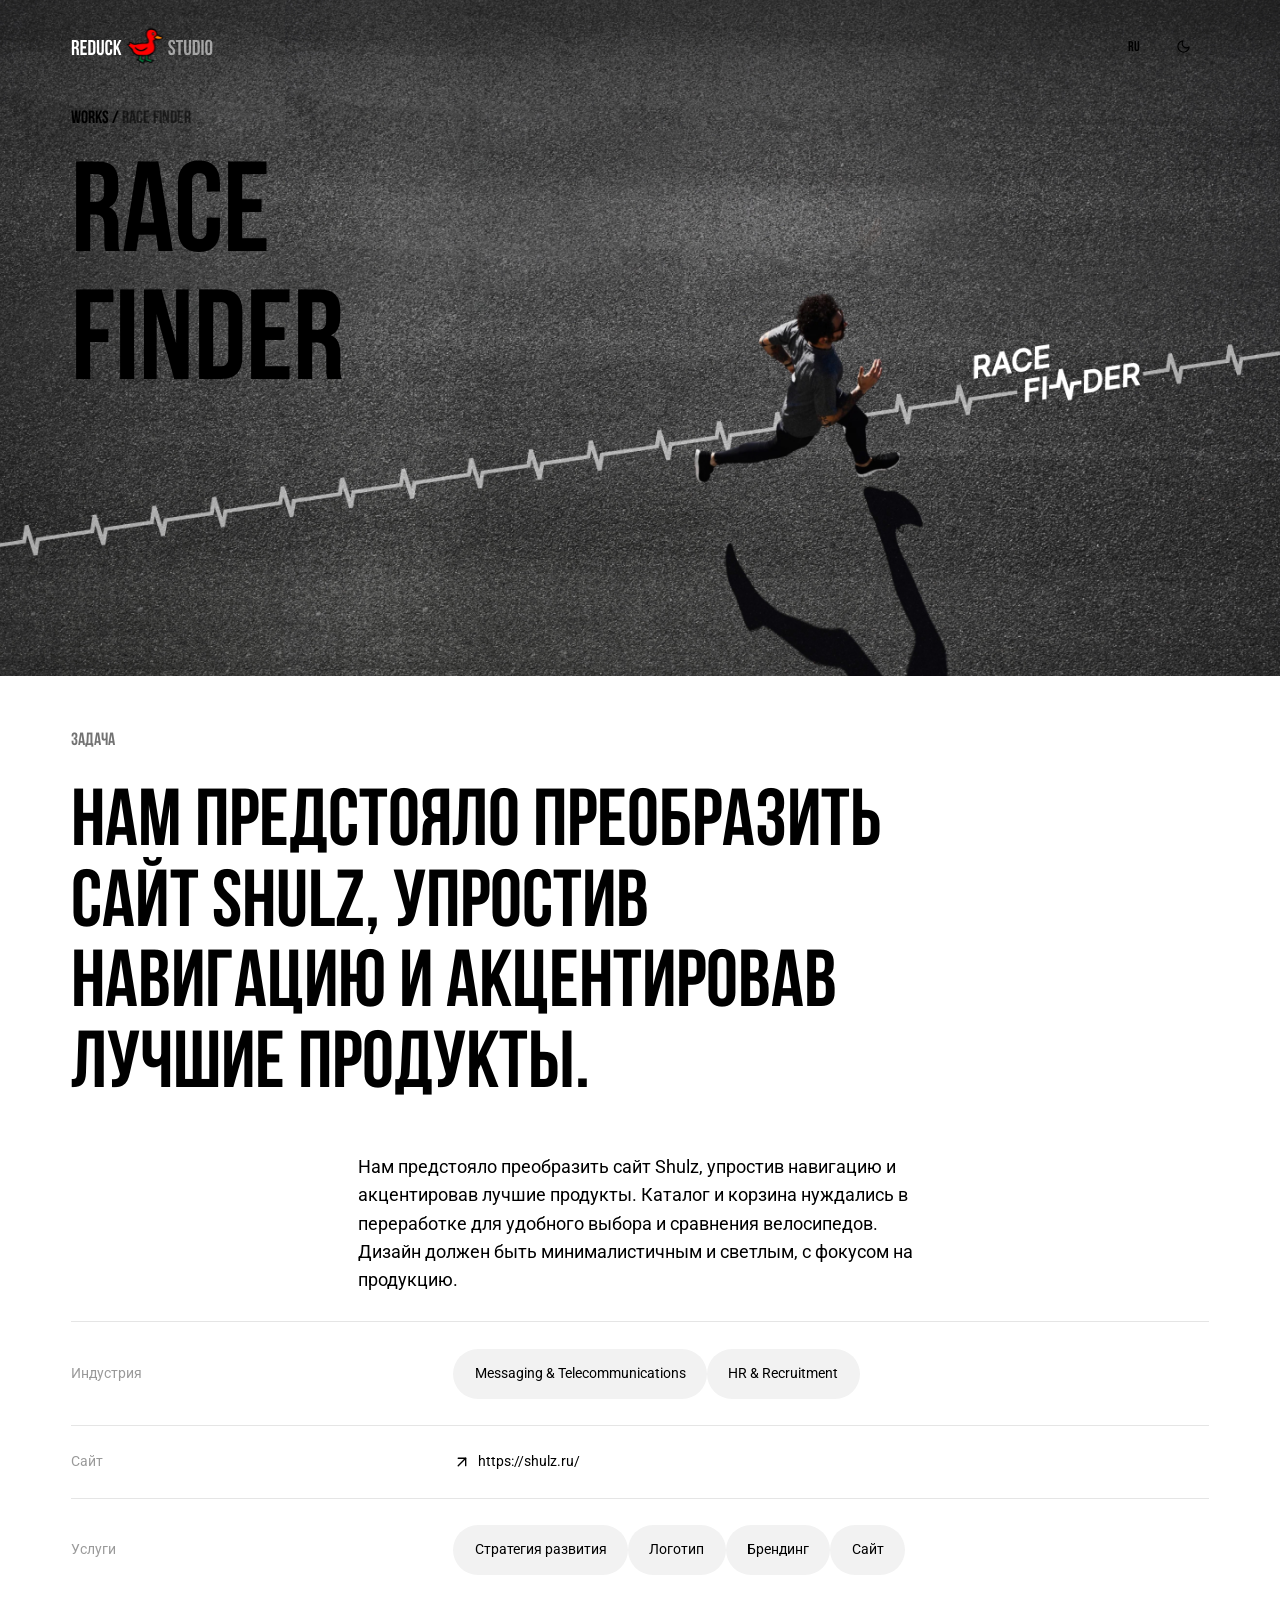
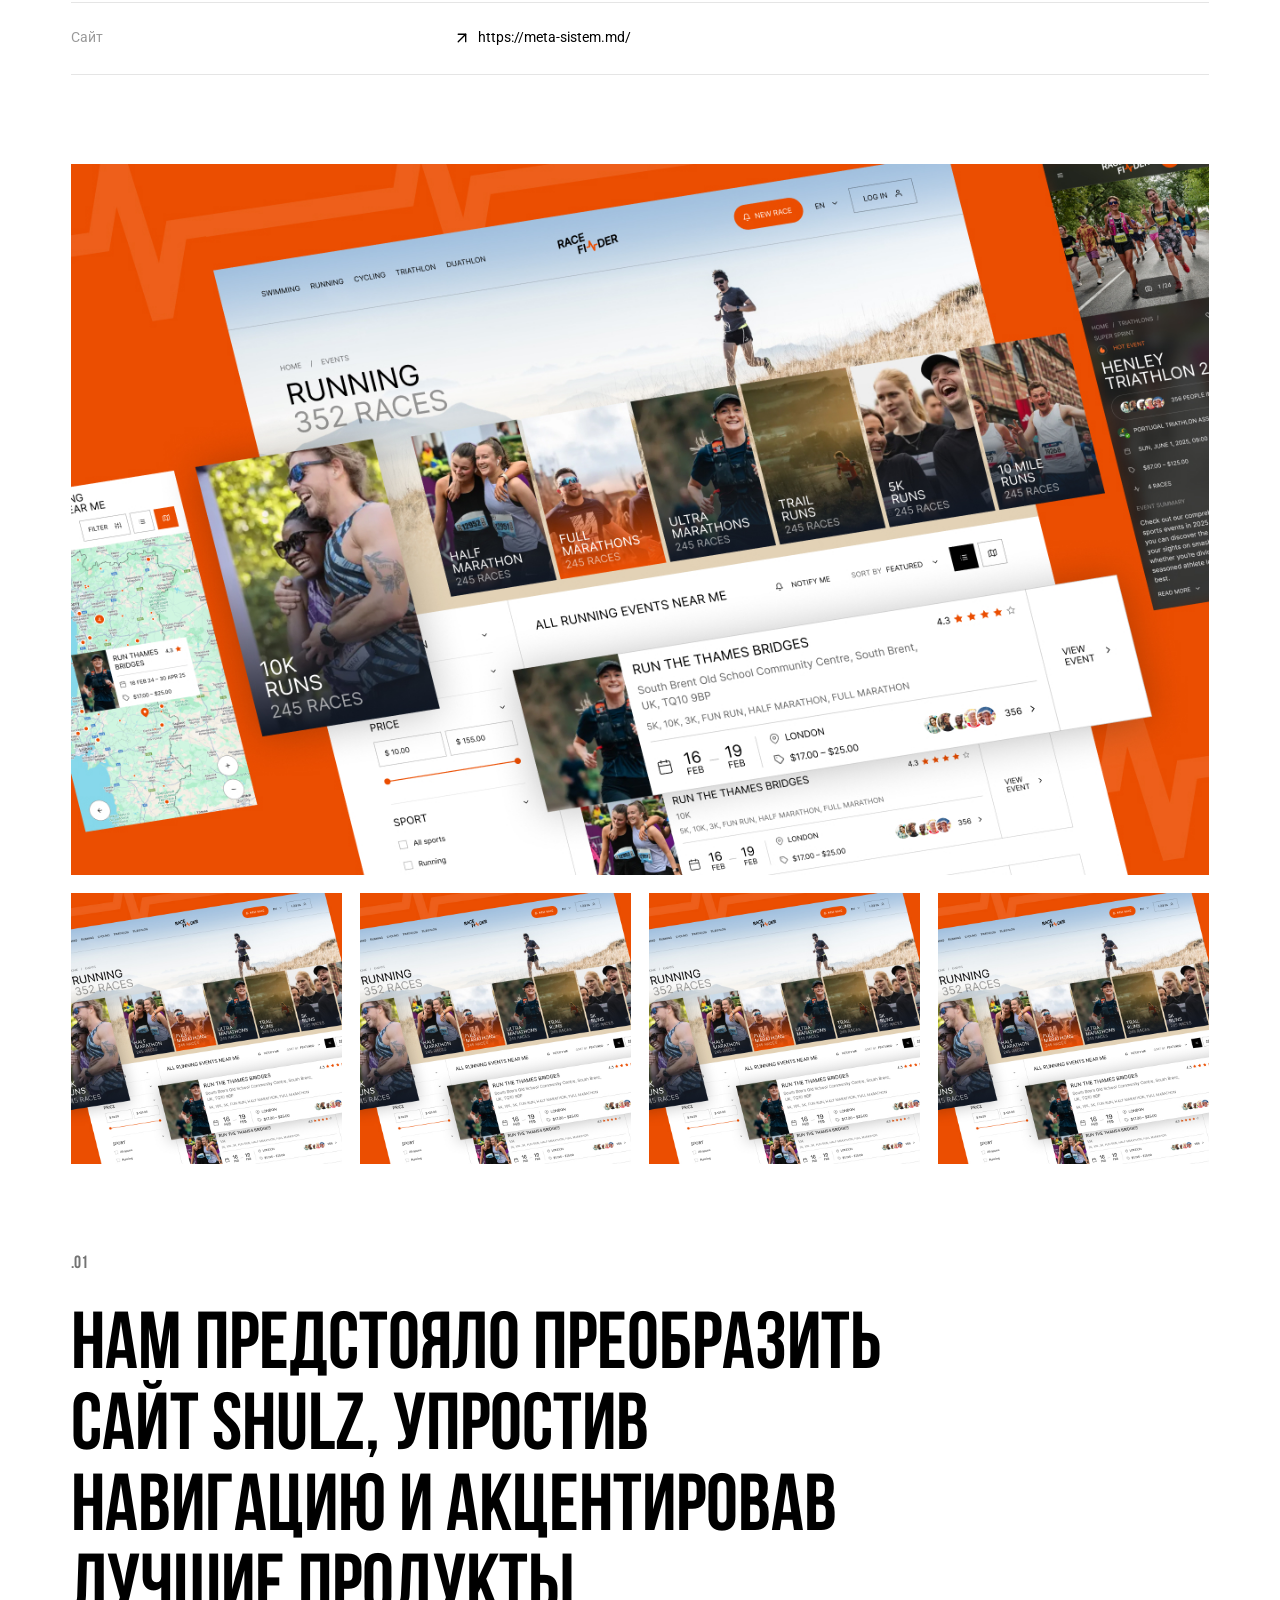
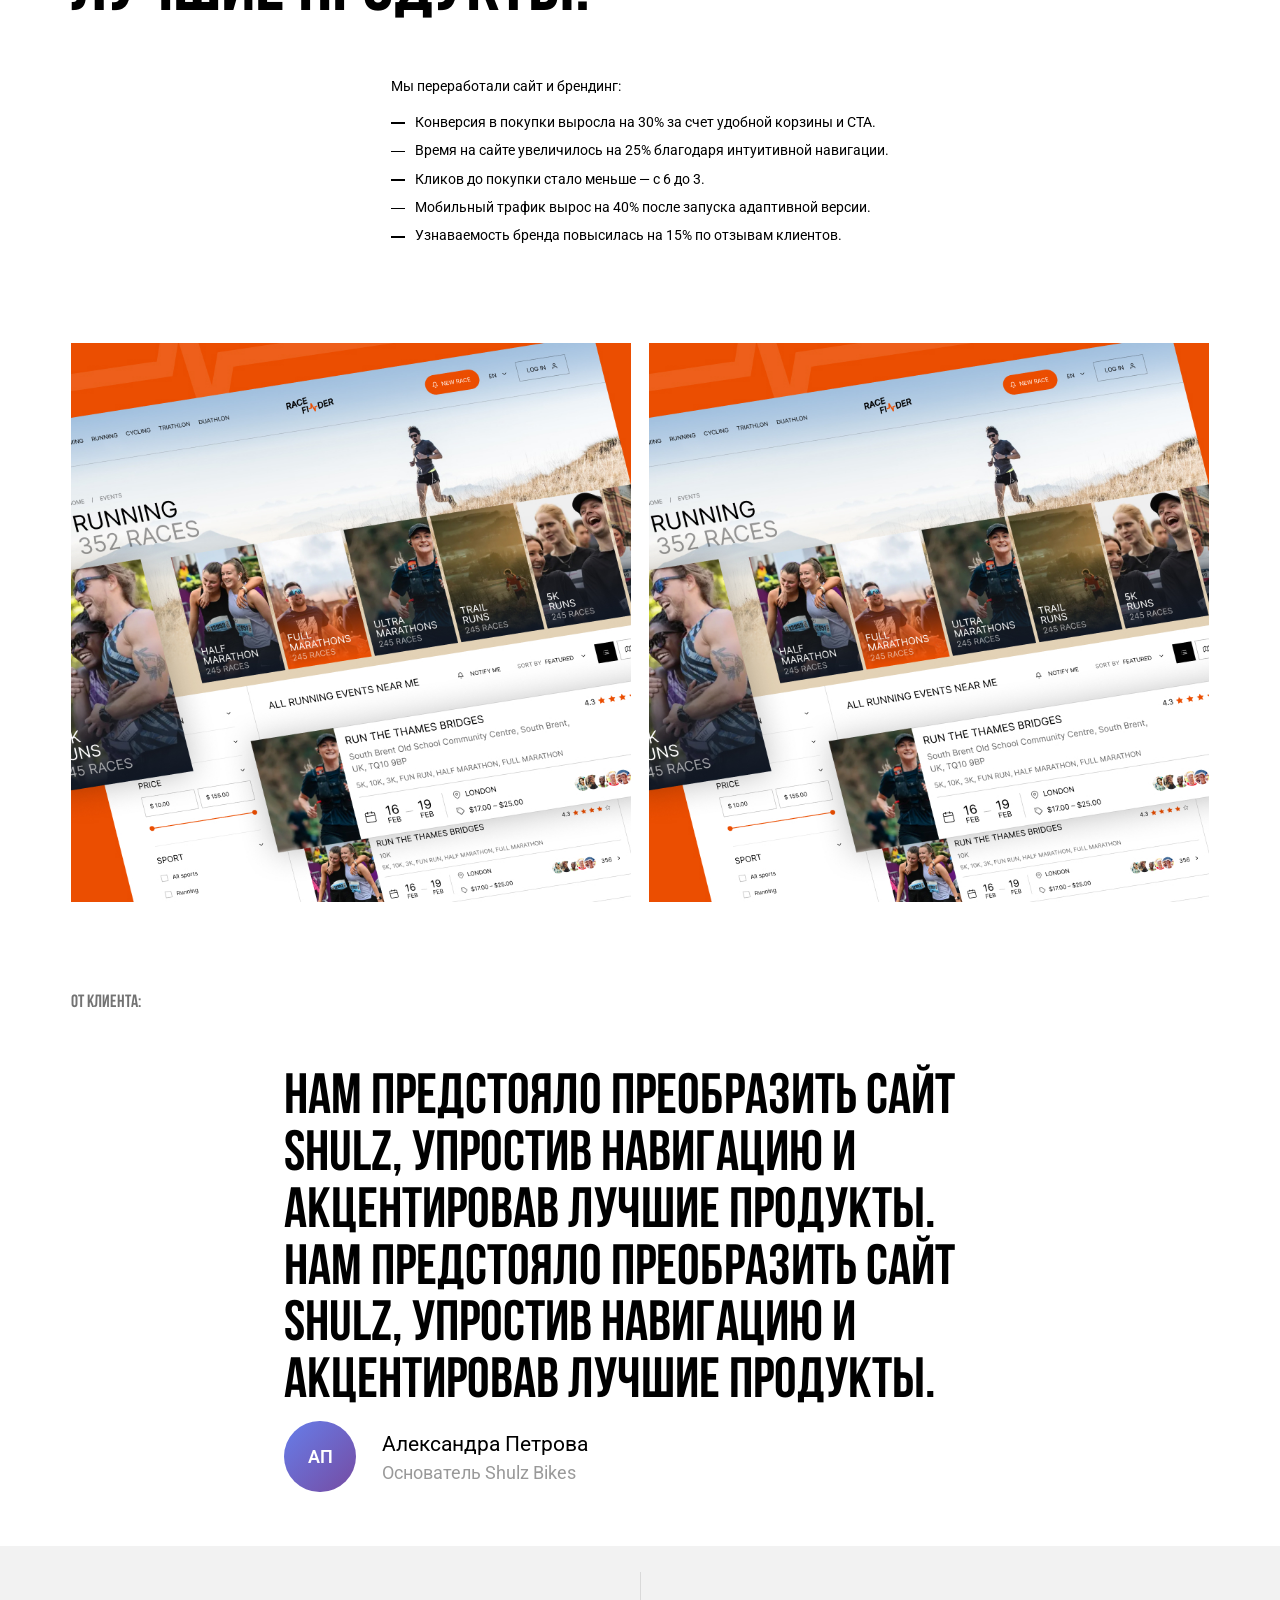
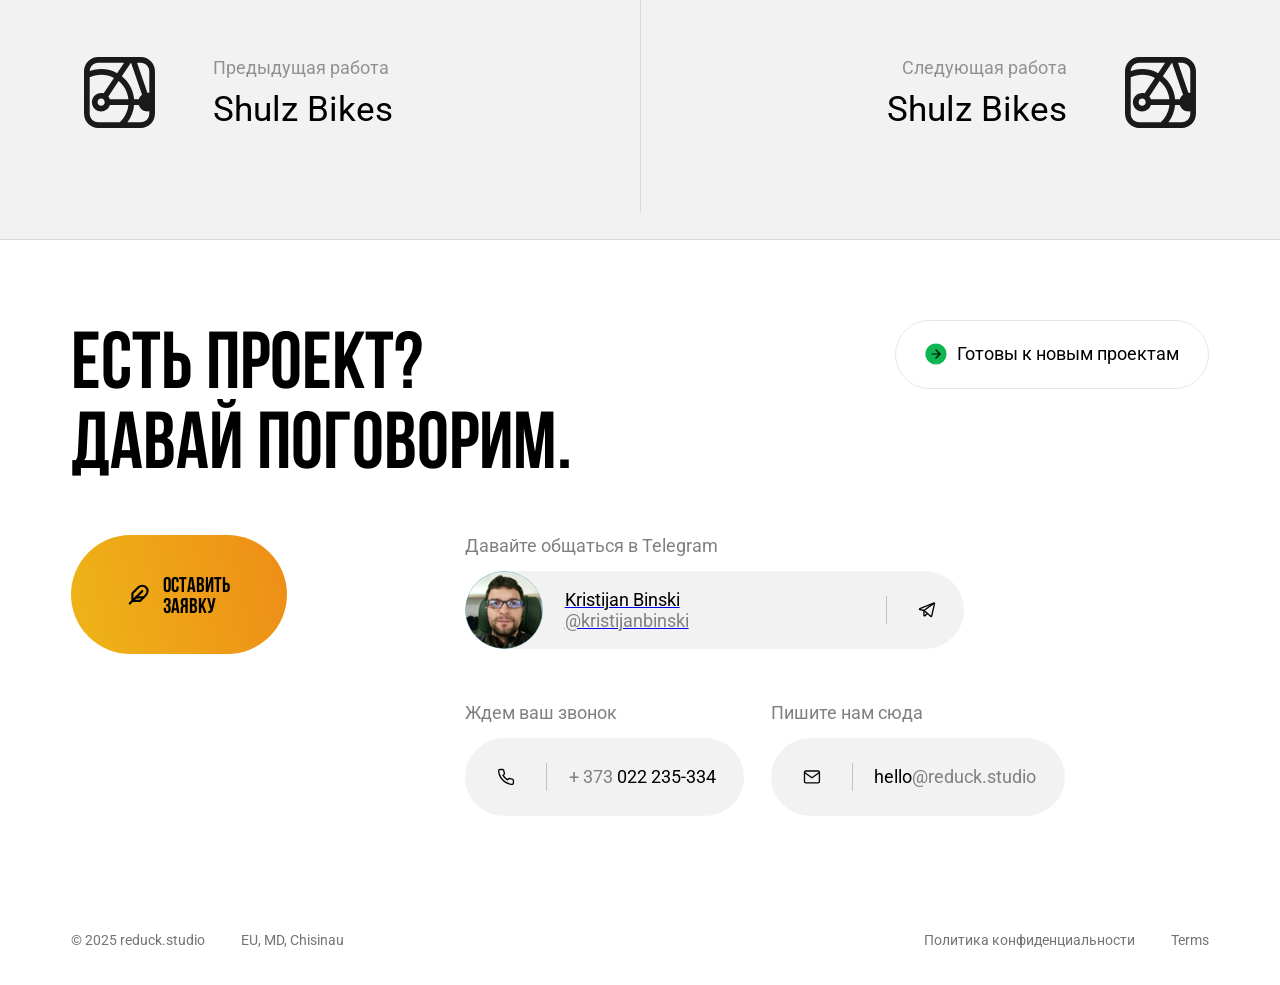
==== products/race-finder/index.html @ 39dd0044 "added product page template" ====
<!DOCTYPE html>
<html lang="ru">
  <head>
    <meta charset="UTF-8" />
    <link rel="preconnect" href="https://fonts.googleapis.com" />
    <link rel="preconnect" href="https://fonts.gstatic.com" crossorigin />
    <link
      href="https://fonts.googleapis.com/css2?family=Roboto:ital,wght@0,100..900;1,100..900&display=swap"
      rel="stylesheet"
    />
    <link
      rel="preload"
      href="/assets/fonts/BebasNeue/BebasNeue-Bold.otf"
      as="font"
      type="font/otf"
      crossorigin
    />
    <meta name="viewport" content="width=device-width, initial-scale=1.0" />
    <title>Race Finder Case Study - Reduck Studio</title>
    <link rel="stylesheet" href="/assets/styles.compiled.css" />
    <script>
      (function () {
        var theme = localStorage.getItem('theme');
        if (!theme) {
          theme = window.matchMedia('(prefers-color-scheme: light)').matches ? 'light' : 'dark';
        }
        document.write(
          '<link id="theme-stylesheet" rel="stylesheet" href="/assets/theme-' + theme + '.css" />'
        );
        document.documentElement.setAttribute('data-theme', theme);
      })();
    </script>
  </head>
  <body class="productpage">
    <header>
  <div class="logo">
    <img src="/assets/images/logo.svg" alt="Reduck Studio" width="160" height="40" />
  </div>
  <div class="nav-buttons">
    <button class="nav-button">Ru</button>
    <button id="theme-switcher" class="nav-button" aria-label="Переключить тему">
      <span class="sr-only">Переключить между светлой и тёмной темой</span>
      <svg
        width="20"
        height="20"
        viewBox="0 0 20 20"
        fill="none"
        xmlns="http://www.w3.org/2000/svg"
      >
        <path
          d="M17.5 10.6583C17.369 12.0768 16.8366 13.4287 15.9652 14.5557C15.0939 15.6826 13.9196 16.5382 12.5798 17.0221C11.24 17.5061 9.79003 17.5984 8.39962 17.2884C7.00922 16.9784 5.73587 16.2788 4.72856 15.2715C3.72125 14.2642 3.02166 12.9908 2.71163 11.6004C2.4016 10.21 2.49397 8.76007 2.97792 7.42025C3.46188 6.08042 4.3174 4.90614 5.44438 4.03479C6.57137 3.16345 7.9232 2.63109 9.34171 2.5C8.51122 3.62356 8.11158 5.00787 8.21548 6.40118C8.31939 7.79448 8.91992 9.10422 9.90788 10.0922C10.8958 11.0801 12.2056 11.6807 13.5989 11.7846C14.9922 11.8885 16.3765 11.4888 17.5 10.6583V10.6583Z"
          stroke="var(--color-action-primary-normal)"
          stroke-width="1.5"
          stroke-linecap="round"
          stroke-linejoin="round"
        />
      </svg>
    </button>
  </div>
</header>
 

<section class="hero container" style="background-image: url('/assets/images/products/race-finder/race-finder-hero.jpg')">
  <nav class="breadcrumb" aria-label="Breadcrumb">
    <a href="/#projects" class="breadcrumb-link">works</a>
    <span class="breadcrumb-separator">/</span>
    <span class="breadcrumb-current">Race finder</span>
  </nav>
  <h1>Race<br>finder</h1>
</section>


<section class="project-overview container">
  
  <div class="project-overview-content">
    <div class="project-overview-main">
      <h3 class="project-overview-label">Задача</h3>
      <h2 class="project-overview-title">Нам предстояло преобразить сайт Shulz, упростив навигацию и акцентировав лучшие продукты.</h2>
    </div>

    <div class="project-overview-description">
      
      <p>Нам предстояло преобразить сайт Shulz, упростив навигацию и акцентировав лучшие продукты. Каталог и корзина нуждались в переработке для удобного выбора и сравнения велосипедов. Дизайн должен быть минималистичным и светлым, с фокусом на продукцию.</p>
      
    </div>

    
    <div class="project-meta">
      
      <div class="project-meta-row">
        <h4 class="project-meta-label">Индустрия</h4>
        <div class="project-meta-tags">
          
          <span class="project-meta-tag">Messaging &amp; Telecommunications</span>
          
          <span class="project-meta-tag">HR &amp; Recruitment</span>
          
        </div>
      </div>
      

      
      <div class="project-meta-row">
        <h4 class="project-meta-label">Сайт</h4>
        <div class="project-meta-content">
          <a href="https://shulz.ru/" class="project-meta-link" target="_blank" rel="noopener noreferrer">
            <svg width="20" height="20" viewBox="0 0 20 20" fill="none" xmlns="http://www.w3.org/2000/svg"><path d="M5.83594 14.1666L14.1693 5.83325" stroke="currentColor" stroke-width="1.5" stroke-linecap="round" stroke-linejoin="round"/><path d="M5.83594 5.83325H14.1693V14.1666" stroke="currentColor" stroke-width="1.5" stroke-linecap="round" stroke-linejoin="round"/></svg>
            <span>https://shulz.ru/</span>
          </a>
        </div>
      </div>
      

      
      <div class="project-meta-row">
        <h4 class="project-meta-label">Услуги</h4>
        <div class="project-meta-tags">
          
          <span class="project-meta-tag">Стратегия развития</span>
          
          <span class="project-meta-tag">Логотип</span>
          
          <span class="project-meta-tag">Брендинг</span>
          
          <span class="project-meta-tag">Сайт</span>
          
        </div>
      </div>
      

      
      <div class="project-meta-row">
        <h4 class="project-meta-label">Сайт</h4>
        <div class="project-meta-content">
          <a href="https://meta-sistem.md/" class="project-meta-link" target="_blank" rel="noopener noreferrer">
            <svg width="20" height="20" viewBox="0 0 20 20" fill="none" xmlns="http://www.w3.org/2000/svg"><path d="M5.83594 14.1666L14.1693 5.83325" stroke="currentColor" stroke-width="1.5" stroke-linecap="round" stroke-linejoin="round"/><path d="M5.83594 5.83325H14.1693V14.1666" stroke="currentColor" stroke-width="1.5" stroke-linecap="round" stroke-linejoin="round"/></svg>
            <span>https://meta-sistem.md/</span>
          </a>
        </div>
      </div>
      

    </div>
    
  </div>

  
  
  
  
  <div class="project-gallery">
    
    <div class="project-gallery-single">
      <img src="/assets/images/products/race-finder/image-full.jpg" alt="Race Finder logo" loading="lazy" />
    </div>
    
  </div>
  
  
  
  <div class="project-gallery">
    
    <div class="project-gallery-grid-4">
      
      <img src="/assets/images/products/race-finder/image-full.jpg" alt="Runner" loading="lazy" />
      
      <img src="/assets/images/products/race-finder/image-full.jpg" alt="Cyclist" loading="lazy" />
      
      <img src="/assets/images/products/race-finder/image-full.jpg" alt="Swimmer" loading="lazy" />
      
      <img src="/assets/images/products/race-finder/image-full.jpg" alt="Icon" loading="lazy" />
      
    </div>
    
  </div>
  
  
  
  

  
  <div class="project-overview-content">
    <div class="project-overview-main">
      <h3 class="project-overview-label">.01</h3>
      <h2 class="project-overview-title">Нам предстояло преобразить сайт Shulz, упростив навигацию и акцентировав лучшие продукты.</h2>
    </div>

    <div class="project-overview-description">
      
      <ul class="project-overview-list">
        
        <h4 class="project-overview-list_title">Мы переработали сайт и брендинг:</h4>
        
        
        <li>Конверсия в покупки выросла на 30% за счет удобной корзины и CTA.</li>
        
        <li>Время на сайте увеличилось на 25% благодаря интуитивной навигации.</li>
        
        <li>Кликов до покупки стало меньше — с 6 до 3.</li>
        
        <li>Мобильный трафик вырос на 40% после запуска адаптивной версии.</li>
        
        <li>Узнаваемость бренда повысилась на 15% по отзывам клиентов.</li>
        
      </ul>
      
    </div>

    
  </div>

  
  
  
  
  
  
  
  
  <div class="project-gallery">
    
    <div class="project-gallery-grid-2">
      
      <img src="/assets/images/products/race-finder/image-full.jpg" alt="Brand colors" loading="lazy" />
      
      <img src="/assets/images/products/race-finder/image-full.jpg" alt="Typography" loading="lazy" />
      
    </div>
    
  </div>
  
  

  
</section>


<section class="client-testimonial container">
  <p class="testimonial-label">От клиента:</p>
  <div class="testimonial-content">

    <blockquote class="testimonial-quote">Нам предстояло преобразить сайт Shulz, упростив навигацию и акцентировав лучшие продукты. Нам предстояло преобразить сайт Shulz, упростив навигацию и акцентировав лучшие продукты.</blockquote>

    <div class="testimonial-author">
      <div class="author-avatar">
        <img src="/assets/images/client-avatar.jpg" alt="Александра Петрова" loading="lazy" />
      </div>
      <div class="author-info">
        <h4 class="author-name">Александра Петрова</h4>
        <p class="author-title">Основатель Shulz Bikes</p>
      </div>
    </div>
  </div>
</section>



<section class="project-navigation">
  
  <a href="/products/shulz/" class="project-nav-item project-nav-prev">
    <div class="project-logo">
      <img src="/assets/images/shulz.svg" alt="Shulz Bikes" loading="lazy" />
    </div>
    <div class="project-nav-info">
      <span class="project-nav-label">Предыдущая работа</span>
      <h3 class="project-nav-title">Shulz Bikes</h3>
    </div>
  </a>
  

  <div class="project-nav-divider"></div>

  
  <a href="/products/shulz/" class="project-nav-item project-nav-next">
    <div class="project-nav-info">
      <span class="project-nav-label">Следующая работа</span>
      <h3 class="project-nav-title">Shulz Bikes</h3>
    </div>
    <div class="project-logo">
      <img src="/assets/images/shulz.svg" alt="Shulz Bikes" loading="lazy" />
    </div>
  </a>
  
</section>


<section class="contact-section container">
  <div class="statement">
    <h2>
      Есть проект? <em><br />Давай поговорим.</em>
    </h2>
    <div class="contact-status">
      <svg
        width="24"
        height="24"
        viewBox="0 0 24 24"
        fill="none"
        xmlns="http://www.w3.org/2000/svg"
      >
        <path
          d="M12 22C17.5228 22 22 17.5228 22 12C22 6.47715 17.5228 2 12 2C6.47715 2 2 6.47715 2 12C2 17.5228 6.47715 22 12 22Z"
          fill="#0FB654"
          stroke="#0FB654"
          stroke-width="1.2"
          stroke-linecap="round"
          stroke-linejoin="round"
        />
        <path
          d="M12 16L16 12L12 8"
          stroke="black"
          stroke-width="1.2"
          stroke-linecap="round"
          stroke-linejoin="round"
        />
        <path
          d="M8 12H16"
          stroke="black"
          stroke-width="1.2"
          stroke-linecap="round"
          stroke-linejoin="round"
        />
      </svg>
      <span>Готовы к новым проектам</span>
    </div>
  </div>

  <div class="cta-checkpoint_bottom"></div>

  <div class="contact-cta-row">
    <button class="cta-button cta-button--static">
      <svg width="24" height="24" viewBox="0 0 24 24" fill="none" xmlns="http://www.w3.org/2000/svg">
        <g clip-path="url(#clip0_cta_static)">
          <path
            d="M20.24 12.24C21.3658 11.1142 21.9983 9.58722 21.9983 7.99504C21.9983 6.40285 21.3658 4.87588 20.24 3.75004C19.1142 2.62419 17.5872 1.9917 15.995 1.9917C14.4028 1.9917 12.8758 2.62419 11.75 3.75004L5 10.5V19H13.5L20.24 12.24Z"
            stroke="black"
            stroke-width="2.4"
            stroke-linecap="round"
            stroke-linejoin="round"
          />
          <path
            d="M16 8L2 22"
            stroke="black"
            stroke-width="2.4"
            stroke-linecap="round"
            stroke-linejoin="round"
          />
          <path
            d="M17.5 15H9"
            stroke="black"
            stroke-width="2.4"
            stroke-linecap="round"
            stroke-linejoin="round"
          />
        </g>
        <defs>
          <clipPath id="clip0_cta_static">
            <rect width="24" height="24" fill="white" />
          </clipPath>
        </defs>
      </svg>
      <span>Оставить<br />заявку</span>
    </button>

    <div class="contact-cta_footer">
    <div class="contact-methods">
      <div class="contact-method">
        <h3>Давайте общаться в Telegram</h3>
        <a
          href="https://t.me/kristijanbinski"
          class="telegram-contact"
          target="_blank"
          rel="noopener noreferrer"
        >
          <img src="/assets/images/avatar.png" alt="Kristijan Binski" />
          <div class="contact-details">
            <h4>Kristijan Binski</h4>
            <p>@kristijanbinski</p>
          </div>
          <div class="telegram-icon">
            <svg
              width="20"
              height="20"
              viewBox="0 0 20 20"
              fill="none"
              xmlns="http://www.w3.org/2000/svg"
            >
              <path
                d="M6.66667 10.5752L14.1583 17.1669C14.2449 17.2435 14.3499 17.2963 14.4631 17.3201C14.5763 17.3439 14.6937 17.3378 14.8038 17.3025C14.9139 17.2672 15.0129 17.2039 15.0912 17.1187C15.1694 17.0336 15.2241 16.9296 15.25 16.8169L18.3833 3.13352C18.4096 3.01568 18.4034 2.89291 18.3653 2.77833C18.3273 2.66375 18.2588 2.56165 18.1673 2.48294C18.0757 2.40423 17.9645 2.35185 17.8455 2.33141C17.7266 2.31096 17.6042 2.32321 17.4917 2.36685L2.10834 8.40852C1.49167 8.65019 1.57501 9.55019 2.22501 9.68352L6.66667 10.5752Z"
                stroke="var(--color-content-general-primary)"
                stroke-width="1.5"
                stroke-linecap="round"
                stroke-linejoin="round"
              />
              <path
                d="M6.66675 10.575L18.0084 2.3833"
                stroke="var(--color-content-general-primary)"
                stroke-width="1.5"
                stroke-linecap="round"
                stroke-linejoin="round"
              />
              <path
                d="M10.4084 13.8669L7.80841 16.4669C7.71566 16.5611 7.59699 16.6255 7.4675 16.6521C7.33801 16.6787 7.20353 16.6662 7.08117 16.6162C6.9588 16.5662 6.85407 16.4809 6.78028 16.3712C6.70649 16.2615 6.66697 16.1324 6.66675 16.0002V10.5752"
                stroke="var(--color-content-general-primary)"
                stroke-width="1.5"
                stroke-linecap="round"
                stroke-linejoin="round"
              />
            </svg>
          </div>
        </a>
      </div>

      <div class="contact-options">
        <div class="contact-option">
          <h4>Ждем ваш звонок</h4>
          <div class="contact-link">
            <div class="contact-link__icon">
              <svg
                width="20"
                height="20"
                viewBox="0 0 20 20"
                fill="none"
                xmlns="http://www.w3.org/2000/svg"
              >
                <path
                  d="M18.3333 14.0999V16.5999C18.3343 16.832 18.2867 17.0617 18.1937 17.2744C18.1008 17.487 17.9644 17.6779 17.7934 17.8348C17.6224 17.9917 17.4205 18.1112 17.2006 18.1855C16.9808 18.2599 16.7478 18.2875 16.5167 18.2666C13.9523 17.988 11.4892 17.1117 9.32498 15.7083C7.31151 14.4288 5.60443 12.7217 4.32499 10.7083C2.91663 8.53426 2.04019 6.05908 1.76665 3.48325C1.74583 3.25281 1.77321 3.02055 1.84707 2.80127C1.92092 2.58199 2.03963 2.38049 2.19562 2.2096C2.35162 2.03871 2.54149 1.90218 2.75314 1.80869C2.9648 1.7152 3.1936 1.6668 3.42499 1.66658H5.92499C6.32941 1.6626 6.72148 1.80582 7.02812 2.06953C7.33476 2.33324 7.53505 2.69946 7.59165 3.09992C7.69717 3.89997 7.89286 4.68552 8.17499 5.44158C8.2871 5.73985 8.31137 6.06401 8.24491 6.37565C8.17844 6.68729 8.02404 6.97334 7.79998 7.19992L6.74165 8.25825C7.92795 10.3445 9.65536 12.072 11.7417 13.2583L12.8 12.1999C13.0266 11.9759 13.3126 11.8215 13.6243 11.755C13.9359 11.6885 14.26 11.7128 14.5583 11.8249C15.3144 12.107 16.0999 12.3027 16.9 12.4083C17.3048 12.4654 17.6745 12.6693 17.9388 12.9812C18.203 13.2931 18.3435 13.6912 18.3333 14.0999Z"
                  stroke="var(--color-content-general-primary)"
                  stroke-width="1.5"
                  stroke-linecap="round"
                  stroke-linejoin="round"
                />
              </svg>
            </div>
            <span><em>+ 373</em> 022 235-334</span>
          </div>
        </div>

        <div class="contact-option">
          <h4>Пишите нам сюда</h4>
          <div class="contact-link">
            <div class="contact-link__icon">
              <svg
                width="20"
                height="20"
                viewBox="0 0 20 20"
                fill="none"
                xmlns="http://www.w3.org/2000/svg"
              >
                <path
                  d="M3.33341 3.3335H16.6667C17.5834 3.3335 18.3334 4.0835 18.3334 5.00016V15.0002C18.3334 15.9168 17.5834 16.6668 16.6667 16.6668H3.33341C2.41675 16.6668 1.66675 15.9168 1.66675 15.0002V5.00016C1.66675 4.0835 2.41675 3.3335 3.33341 3.3335Z"
                  stroke="var(--color-content-general-primary)"
                  stroke-width="1.5"
                  stroke-linecap="round"
                  stroke-linejoin="round"
                />
                <path
                  d="M18.3334 5L10.0001 10.8333L1.66675 5"
                  stroke="var(--color-content-general-primary)"
                  stroke-width="1.5"
                  stroke-linecap="round"
                  stroke-linejoin="round"
                />
              </svg>
            </div>
            <span
              >hello<em
                >@reduck.studio</em
              ></span
            >
          </div>
        </div>
      </div>
    </div>
    </div>
  </div>
</section>

 <footer class="footer container">
  <div class="footer-content">
    <div class="footer-left">
      <span>© 2025 reduck.studio</span>
      <span>EU, MD, Chisinau</span>
    </div>
    <div class="footer-right">
      <a href="#">Политика конфиденциальности</a>
      <a href="#">Terms</a>
    </div>
  </div>
</footer>

    <!-- Contact Form Modal -->
<div class="contact-form-overlay" id="contactFormOverlay"></div>
<div class="contact-form-modal" id="contactFormModal">
  <div class="contact-form-content">
    <div class="contact-form-header">
      <h2 class="contact-form-title">Давайте начнем <em>крутой проект!</em></h2>
      <button class="contact-form-close" id="closeFormBtn" aria-label="Закрыть форму">
        <svg
          width="24"
          height="24"
          viewBox="0 0 24 24"
          fill="none"
          xmlns="http://www.w3.org/2000/svg"
        >
          <path
            d="M18 6L6 18"
            stroke="currentColor"
            stroke-width="1.5"
            stroke-linecap="round"
            stroke-linejoin="round"
          />
          <path
            d="M6 6L18 18"
            stroke="currentColor"
            stroke-width="1.5"
            stroke-linecap="round"
            stroke-linejoin="round"
          />
        </svg>
      </button>
    </div>

    <form class="contact-form-body" id="contactForm">
      <div class="form-row">
        <div class="form-field">
          <input type="email" name="email" placeholder="E-mail" autocomplete="email" required />
        </div>
        <div class="form-field">
          <input type="text" name="name" placeholder="Полное имя" autocomplete="name" required />
        </div>
      </div>

      <div class="form-field">
        <textarea name="message" placeholder="Расскажите коротко о задаче"></textarea>
      </div>

      <div class="form-section">
        <div class="form-section-label">Требования</div>
        <div class="form-options" data-option-group="services">
          <button type="button" class="form-option" data-value="product-design">
            <svg
              width="24"
              height="24"
              viewBox="0 0 24 24"
              fill="none"
              xmlns="http://www.w3.org/2000/svg"
              style="display: none"
            >
              <path
                d="M20 6L9 17L4 12"
                stroke="var(--color-content-general-inverted-primary)"
                stroke-width="1.5"
                stroke-linecap="round"
                stroke-linejoin="round"
              />
            </svg>

            Product design
          </button>
          <button type="button" class="form-option" data-value="website">
            <svg
              width="24"
              height="24"
              viewBox="0 0 24 24"
              fill="none"
              xmlns="http://www.w3.org/2000/svg"
              style="display: none"
            >
              <path
                d="M20 6L9 17L4 12"
                stroke="var(--color-content-general-inverted-primary)"
                stroke-width="1.5"
                stroke-linecap="round"
                stroke-linejoin="round"
              />
            </svg>
            Website
          </button>
          <button type="button" class="form-option" data-value="development">
            <svg
              width="24"
              height="24"
              viewBox="0 0 24 24"
              fill="none"
              xmlns="http://www.w3.org/2000/svg"
              style="display: none"
            >
              <path
                d="M20 6L9 17L4 12"
                stroke="var(--color-content-general-inverted-primary)"
                stroke-width="1.5"
                stroke-linecap="round"
                stroke-linejoin="round"
              />
            </svg>
            Development
          </button>
          <button type="button" class="form-option" data-value="branding">
            <svg
              width="24"
              height="24"
              viewBox="0 0 24 24"
              fill="none"
              xmlns="http://www.w3.org/2000/svg"
              style="display: none"
            >
              <path
                d="M20 6L9 17L4 12"
                stroke="var(--color-content-general-inverted-primary)"
                stroke-width="1.5"
                stroke-linecap="round"
                stroke-linejoin="round"
              />
            </svg>
            Branding
          </button>
          <button type="button" class="form-option" data-value="marketing">
            <svg
              width="24"
              height="24"
              viewBox="0 0 24 24"
              fill="none"
              xmlns="http://www.w3.org/2000/svg"
              style="display: none"
            >
              <path
                d="M20 6L9 17L4 12"
                stroke="var(--color-content-general-inverted-primary)"
                stroke-width="1.5"
                stroke-linecap="round"
                stroke-linejoin="round"
              />
            </svg>
            Marketing
          </button>
        </div>
      </div>

      <div class="form-section form-section--last">
        <div class="form-section-label">Бюджет</div>
        <div class="form-options" data-option-group="budget">
          <button type="button" class="form-option" data-value="1-5k">$1–5k</button>
          <button type="button" class="form-option" data-value="5-10k">$5–10k</button>
          <button type="button" class="form-option" data-value="10-50k">$10–50k</button>
          <button type="button" class="form-option" data-value="50k+">$50k+</button>
        </div>
      </div>

      <button type="submit" class="form-submit">
        <svg
          width="24"
          height="24"
          viewBox="0 0 24 24"
          fill="none"
          xmlns="http://www.w3.org/2000/svg"
        >
          <g clip-path="url(#clip0_12201_13208)">
            <path
              d="M20.24 12.24C21.3658 11.1142 21.9983 9.58722 21.9983 7.99504C21.9983 6.40285 21.3658 4.87588 20.24 3.75004C19.1142 2.62419 17.5872 1.9917 15.995 1.9917C14.4028 1.9917 12.8758 2.62419 11.75 3.75004L5 10.5V19H13.5L20.24 12.24Z"
              stroke="black"
              stroke-width="2.4"
              stroke-linecap="round"
              stroke-linejoin="round"
            />
            <path
              d="M16 8L2 22"
              stroke="black"
              stroke-width="2.4"
              stroke-linecap="round"
              stroke-linejoin="round"
            />
            <path
              d="M17.5 15H9"
              stroke="black"
              stroke-width="2.4"
              stroke-linecap="round"
              stroke-linejoin="round"
            />
          </g>
          <defs>
            <clipPath id="clip0_12201_13208">
              <rect width="24" height="24" fill="white" />
            </clipPath>
          </defs>
        </svg>
        Отправить заявку
      </button>

      <div class="form-footer">
        <p class="form-footer-text">
          By clicking send you accept our <a href="#">privacy policy</a>
        </p>
        <p class="form-footer-email">
          Prefer email? <a href="mailto:hello@reduck.studio">hello@reduck.studio</a>
        </p>
      </div>

      <div class="contact-cta"></div>
    </form>
  </div>
</div>


    <script src="/assets/script.js"></script>
  </body>
</html>
---- assets/styles.compiled.css ----
@font-face{font-display:swap;font-family:Bebas Neue;font-style:normal;font-weight:700;src:url(/assets/fonts/BebasNeue/BebasNeue-Bold.otf) format("opentype")}:root{--space-2:0.13vw;--space-4:0.28vw;--space-6:0.4vw;--space-8:0.55vw;--space-10:0.7vw;--space-12:0.83vw;--space-14:0.97vw;--space-15:1.04vw;--space-16:1.1vw;--space-18:1.25vw;--space-20:1.4vw;--space-24:1.67vw;--space-27:1.875vw;--space-30:2.08vw;--space-32:2.22vw;--space-34:2.35vw;--space-36:2.5vw;--space-38:2.64vw;--space-40:2.78vw;--space-43:2.98vw;--space-48:3.33vw;--space-56:3.89vw;--space-60:4.17vw;--space-64:4.44vw;--space-72:5vw;--space-75:5.21vw;--space-80:5.56vw;--space-85:5.9vw;--space-88:6.11vw;--space-90:6.25vw;--space-100:6.94vw;--space-108:7.5vw;--space-120:8.33vw;--space-146:10.15vw;--space-150:10.4vw;--space-158:11vw;--space-160:11.11vw;--space-173:12vw;--space-187:13vw;--space-200:13.89vw;--space-240:16.66vw;--space-270:18.75vw;--space-300:20.83vw;--space-320:22.22vw;--space-340:23.6vw;--space-400:27.78vw;--space-403:28vw;--space-420:29.2vw;--space-443:30.8vw;--space-562:39vw;--space-634:44vw;--space-720:50vw;--space-760:52.78vw;--space-800:55.56vw;--space-1000:69.44vw;--font-16:1.11vw;--font-20:1.39vw;--font-24:1.67vw;--font-28:1.95vw;--font-32:2.22vw;--font-40:2.77vw;--font-48:3.33vw;--font-56:3.9vw;--font-64:4.44vw;--font-90:6.3vw;--font-120:8.33vw;--font-144:10vw;--space-840:58.33vw}*,:after,:before{box-sizing:border-box}@media (prefers-reduced-motion:reduce){*,:after,:before{animation-duration:.01ms!important;animation-iteration-count:1!important;scroll-behavior:auto!important;transition-duration:.01ms!important}}*{margin:0;padding:0;transition:color .2s ease,background-color .2s ease,stroke .2s ease}@media (prefers-reduced-motion:no-preference){html{interpolate-size:allow-keywords}}body{-webkit-font-smoothing:antialiased;background-color:var(--color-bg-general-primary);color:var(--color-content-general-primary);font-family:Roboto,sans-serif;font-size:var(--font-20);font-weight:400;line-height:var(--font-24);margin:0}canvas,img,picture,svg,video{display:block}button,input,select,textarea{font:inherit}button{background:none;border:none;color:inherit;cursor:pointer}h1,h2,h3,h4,h5,h6,p{overflow-wrap:break-word}h1,h2,h3,h4,h5,h6{text-wrap:balance}h2{font-family:Bebas Neue,sans-serif;font-weight:700}.container{max-width:100%;padding:0 var(--space-80);transform-origin:top;width:100vw}.container-with_gradient{background:linear-gradient(1turn,hsla(0,0%,100%,.05),hsla(0,0%,100%,.022) 56.29%,hsla(0,0%,100%,0))}header{align-items:center;display:flex;justify-content:space-between;left:0;padding:var(--space-24) var(--space-80) 0;position:fixed;right:0;top:0;z-index:100}.homepage header{position:absolute}.logo img{height:var(--space-40);width:var(--space-160)}.sr-only{height:1px;margin:-1px;overflow:hidden;padding:0;position:absolute;width:1px;clip:rect(0,0,0,0);border-width:0;white-space:nowrap}.nav-button,.nav-buttons{align-items:center;display:flex;justify-content:center}.nav-button{font-family:Bebas Neue,sans-serif;font-size:var(--font-16);height:var(--space-56);line-height:var(--font-24);width:var(--space-56)}.nav-button svg{height:var(--space-16);min-height:15px;min-width:15px;width:var(--space-16)}.footer{padding-bottom:var(--space-40);padding-top:var(--space-40)}.footer-content{align-items:center;display:flex;justify-content:space-between}.footer-left{display:flex;gap:var(--space-40)}.footer-left span{color:var(--color-content-general-disabled);font-size:var(--font-16);line-height:var(--font-20)}.footer-right{display:flex;gap:var(--space-40)}.footer-right a{color:var(--color-content-general-disabled);font-size:var(--font-16);line-height:var(--font-20);text-decoration:none}:is(.footer-right a):hover{color:var(--color-content-general-primary)}.gradient-bg{--color1:57,107,244;--color2:77,100,255;--color3:100,130,255;--color4:50,140,244;--color5:80,90,200;--circle-size:80%;--blending:hard-light;height:100vh;left:0;opacity:.3;overflow:hidden;pointer-events:none;position:fixed;top:0;width:100vw;z-index:-1}.gradient-bg .svg-blur{display:none}.gradient-bg .noise-bg{height:100%;left:0;mix-blend-mode:soft-light;opacity:.3;position:absolute;top:0;width:100%;z-index:1}.gradient-bg .gradients-container{filter:url(#goo) blur(40px);height:100%;width:100%}@keyframes moveInCircle{0%{transform:rotate(0deg)}50%{transform:rotate(180deg)}to{transform:rotate(1turn)}}@keyframes moveVertical{0%{transform:translateY(-50%)}50%{transform:translateY(50%)}to{transform:translateY(-50%)}}@keyframes moveHorizontal{0%{transform:translateX(-50%) translateY(-10%)}50%{transform:translateX(50%) translateY(10%)}to{transform:translateX(-50%) translateY(-10%)}}.gradient-bg .g1{animation:moveVertical 30s ease infinite;background:radial-gradient(circle at center,rgba(var(--color1),.8) 0,rgba(var(--color1),0) 50%) no-repeat;transform-origin:center center}.gradient-bg .g1,.gradient-bg .g2{height:var(--circle-size);left:calc(50% - var(--circle-size)/2);mix-blend-mode:var(--blending);opacity:1;position:absolute;top:calc(50% - var(--circle-size)/2);width:var(--circle-size)}.gradient-bg .g2{animation:moveInCircle 20s infinite reverse;background:radial-gradient(circle at center,rgba(var(--color2),.8) 0,rgba(var(--color2),0) 50%) no-repeat;transform-origin:calc(50% - 400px)}.gradient-bg .g3{animation:moveInCircle 40s linear infinite;background:radial-gradient(circle at center,rgba(var(--color3),.8) 0,rgba(var(--color3),0) 50%) no-repeat;left:calc(50% - var(--circle-size)/2 - 500px);opacity:1;top:calc(50% - var(--circle-size)/2 + 200px);transform-origin:calc(50% + 400px)}.gradient-bg .g3,.gradient-bg .g4{height:var(--circle-size);mix-blend-mode:var(--blending);position:absolute;width:var(--circle-size)}.gradient-bg .g4{animation:moveHorizontal 40s ease infinite;background:radial-gradient(circle at center,rgba(var(--color4),.8) 0,rgba(var(--color4),0) 50%) no-repeat;left:calc(50% - var(--circle-size)/2);opacity:.7;top:calc(50% - var(--circle-size)/2);transform-origin:calc(50% - 200px)}.gradient-bg .g5{animation:moveInCircle 20s ease infinite;background:radial-gradient(circle at center,rgba(var(--color5),.8) 0,rgba(var(--color5),0) 50%) no-repeat;height:calc(var(--circle-size)*2);left:calc(50% - var(--circle-size));mix-blend-mode:var(--blending);opacity:1;position:absolute;top:calc(50% - var(--circle-size));transform-origin:calc(50% - 800px) calc(50% + 200px);width:calc(var(--circle-size)*2)}@media (prefers-reduced-motion:reduce){.gradient-bg .g1,.gradient-bg .g2,.gradient-bg .g3,.gradient-bg .g4,.gradient-bg .g5{animation:none}}.hero{height:var(--space-760);margin-bottom:var(--space-56);padding-top:var(--space-150)}.hero h1{font-family:Bebas Neue,sans-serif;font-size:var(--font-144);font-weight:700;line-height:var(--font-144);margin-bottom:var(--space-30);text-transform:uppercase}:is(.hero h1) em{color:var(--color-content-general-disabled);flex-wrap:wrap;font-style:normal}.hero-cta{align-items:end;display:flex;flex-wrap:wrap}.cta-checkpoint_top{height:1px;pointer-events:none;visibility:hidden;width:1px}@keyframes pulse{0%{box-shadow:0 0 0 0 var(--color-action-brand-normal)}35%{box-shadow:0 0 0 var(--space-24) rgba(255,230,0,0)}50%{box-shadow:0 0 0 0 rgba(255,230,0,0)}to{box-shadow:0 0 0 0 rgba(255,230,0,0)}}.cta-button{align-items:center;animation:pulse 4s infinite;background:linear-gradient(256.88deg,#ee8d17,#eeb517 100.75%);border-radius:var(--space-1000);color:var(--color-content-general-black);display:inline-flex;font-family:Bebas Neue,sans-serif;font-size:var(--font-24);font-weight:700;justify-content:center;left:var(--space-80);line-height:var(--font-24);padding:var(--space-43) var(--space-64);text-align:left;top:var(--button-top,calc(100vh - 50px));transition:background-color .2s,width .6s cubic-bezier(.4,0,.2,1),padding .6s cubic-bezier(.4,0,.2,1),font-size .6s cubic-bezier(.4,0,.2,1),opacity .3s ease-in-out,line-height .6s cubic-bezier(.4,0,.2,1),transform .6s cubic-bezier(.4,0,.2,1),top .3s cubic-bezier(.4,0,.2,1),left .3s cubic-bezier(.4,0,.2,1);will-change:top,bottom,padding,font-size;z-index:100}.cta-button:hover{animation:none;background-color:var(--color-action-brand-hover)}.cta-button svg{height:var(--space-24);margin-right:var(--space-16);transition:width .6s cubic-bezier(.4,0,.2,1),height .6s cubic-bezier(.4,0,.2,1);width:var(--space-24)}.cta-button.no-position-transition{transition:padding .6s cubic-bezier(.4,0,.2,1),font-size .6s cubic-bezier(.4,0,.2,1),line-height .6s cubic-bezier(.4,0,.2,1),background-color .2s}.cta-button.floating{font-size:calc(var(--font-24)/2);left:var(--space-40);line-height:calc(var(--font-24)/2);padding:var(--space-20) var(--space-32)}.cta-button.floating svg{height:var(--space-12);width:var(--space-12)}.contact-cta-row{align-items:flex-start;display:flex}.cta-button--static{display:none;flex-shrink:0;position:static}.productpage .cta-button--static{display:inline-flex}.productpage .contact-cta-row .contact-cta_footer{margin-left:var(--space-200)}.hero-contact{color:var(--color-content-general-tertiary);font-family:Roboto,sans-serif;margin-left:var(--space-443);width:var(--space-634)}.contact-description{color:var(--color-content-general-disabled);font-size:var(--font-24);line-height:var(--space-40);margin-bottom:var(--space-30)}.contact-card__text{font-size:var(--font-20);line-height:var(--font-24);margin-left:var(--space-32)}.contact-card__text em{color:var(--color-content-general-primary);font-style:normal}.contact-card{align-items:center;color:inherit;display:flex;text-decoration:none}.contact-card img{border-radius:50%;height:var(--space-88);width:var(--space-88)}.contact-card:hover em,.contact-card:hover path{color:var(--color-action-brand-normal);stroke:var(--color-action-brand-normal)}.contact-chat{background-color:var(--color-bg-general-secondary);border-radius:50%;padding:var(--space-32)}.contact-chat svg{height:var(--space-24);width:var(--space-24)}.projects{margin-bottom:var(--space-90);padding-bottom:var(--space-100);position:relative}.projects:after{background-color:var(--color-border-general-primary);bottom:0;content:"";height:1px;left:var(--space-80);position:absolute;right:var(--space-80)}.projects h2{font-size:var(--font-90);font-weight:400;line-height:var(--font-90);margin-bottom:var(--space-30)}.projects-items{column-gap:var(--space-40);display:grid;grid-template-columns:repeat(2,1fr)}.project-card,.projects-items{position:relative}.project-card:hover h3{color:var(--color-action-brand-active)}.project-card:hover img{transform:scale(1.05)}.project-card:nth-child(odd){margin:var(--space-60) 0}.project-image{border-radius:var(--space-64);margin-bottom:var(--space-60);overflow:hidden}.project-image img{height:auto;transition:transform .3s ease;width:100%}.project-info{display:flex;flex-direction:column;gap:var(--space-16);justify-content:center;padding:0 var(--space-60)}.project-info,.project-info h3{color:var(--color-content-general-primary)}.project-info h3{font-family:Bebas Neue,sans-serif;font-size:var(--font-48);font-weight:700;line-height:var(--font-48)}.project-info p{color:var(--color-content-general-disabled);line-height:var(--font-32)}.project-info em{color:var(--color-content-general-primary);font-style:normal}.tags{display:flex;flex-wrap:wrap;gap:1px}.tag{background-color:var(--color-action-secondary-subtile-hover);border-radius:999px;color:var(--color-content-general-primary);font-size:var(--font-16);line-height:var(--font-20);padding:var(--space-24) var(--space-32)}.statement{align-items:start;display:flex;justify-content:space-between}.statement h2{font-size:var(--font-90);font-weight:400;line-height:var(--font-90);margin-bottom:var(--space-60);max-width:var(--space-1000)}.statement em,.statement h2{color:var(--color-content-general-primary)}.statement em{font-style:normal}.statement-icon{border:1px solid var(--color-border-general-primary);border-radius:50%;padding:var(--space-64)}.statement-icon svg{height:var(--space-32);width:var(--space-32)}.services{padding-bottom:var(--space-90);position:relative}.services-categories-container{align-items:stretch;display:flex;gap:var(--space-40)}.services-image{display:flex;flex-shrink:0;width:var(--space-400)}.services-image img{border-radius:var(--space-64);width:100%}.services-categories{display:grid;flex:1;gap:var(--space-8);grid-template-columns:1fr 1fr}.services-category{background-color:var(--color-bg-general-primary);border-radius:var(--space-64);display:flex;flex-direction:column;gap:var(--space-80);padding:var(--space-40)}.services-category:first-child{grid-column:1/-1}.category-title{color:var(--color-content-general-primary);font-family:Bebas Neue,sans-serif;font-size:var(--font-48);font-weight:700;line-height:var(--font-48)}.services-tags{display:flex;flex-wrap:wrap;gap:var(--space-2)}.service-tag{background-color:var(--color-action-secondary-subtile-hover);border-radius:999px;color:var(--color-content-general-primary);font-family:Roboto,sans-serif;font-size:var(--font-16);line-height:var(--font-20);padding:var(--space-24) var(--space-32)}.process{padding-bottom:var(--space-90);padding-top:var(--space-90)}.breakdown-phases{display:flex;position:relative}.phase-column{display:flex;flex-direction:column;flex-shrink:0;overflow:visible;width:var(--space-320)}.phase-column__title{position:relative}.phase-number{color:var(--color-content-general-disabled);font-family:Roboto,sans-serif;font-size:var(--font-16);left:calc(var(--space-24)*-1);line-height:var(--font-20);position:absolute;top:calc(var(--space-8)*-1)}.phase-column h5{color:var(--color-content-general-primary);font-family:Bebas Neue,sans-serif;font-size:var(--font-48);font-weight:700;line-height:var(--font-48);margin-bottom:var(--space-24);text-transform:uppercase}.phase-description{color:var(--color-content-general-disabled);font-family:Roboto,sans-serif;font-size:var(--font-20);line-height:var(--font-32);margin-bottom:var(--space-40);max-width:var(--space-240)}.phase-steps{align-items:flex-start;display:flex;flex-direction:column;gap:var(--space-2)}.phase-step__item{align-items:center;background-color:var(--color-action-secondary-subtile-disabled);border-radius:999px;display:flex;font-family:Roboto,sans-serif;font-size:var(--font-16);gap:var(--space-8);line-height:var(--font-20);padding:var(--space-16) var(--space-24) var(--space-16) var(--space-16);white-space:nowrap}.phase-step__item:nth-child(n+2){margin-left:var(--space-64)}.phase-step__item:nth-child(n+3){margin-left:calc(var(--space-64)*2)}.phase-step__item:nth-child(n+4){margin-left:calc(var(--space-64)*3)}.phase-step__item:nth-child(n+5){margin-left:calc(var(--space-64)*4)}.phase-step__item:nth-child(n+6){margin-left:calc(var(--space-64)*5)}.phase-step__number{align-items:center;background-color:var(--color-bg-general-secondary);border-radius:50%;display:flex;height:2.78vw;justify-content:center;min-width:2.78vw}.phase-step__number,.phase-step__text{font-size:var(--font-16);line-height:var(--font-20)}.phase-step__text{color:var(--color-content-general-primary);font-weight:400}.contact-section{padding-bottom:var(--space-90);padding-top:var(--space-90)}.contact-status{align-items:center;border:1px solid var(--color-border-general-primary);border-radius:999px;display:flex;gap:var(--space-10);padding:var(--space-24) var(--space-32)}.contact-status span{color:var(--color-content-general-primary);font-size:var(--font-20);line-height:var(--font-24)}.contact-cta_footer{display:flex;margin-left:var(--space-443)}.cta-checkpoint_bottom{height:1px;pointer-events:none;visibility:hidden;width:1px}.contact-methods{display:flex;flex-direction:column;gap:var(--space-60)}.contact-method h3{color:var(--color-action-primary-disabled);font-size:var(--font-20);font-weight:400;line-height:var(--font-24);margin-bottom:var(--space-16)}.telegram-contact{align-items:center;background-color:var(--color-bg-general-secondary);border-radius:999px;display:flex;padding-right:var(--space-32);position:relative;width:var(--space-562)}.telegram-contact img{border-radius:50%;height:var(--space-88);margin-right:var(--space-24);width:var(--space-88)}.contact-details{flex:1;position:relative}.contact-details h4{color:var(--color-content-general-primary);font-weight:400}.contact-details h4,.contact-details p{font-size:var(--font-20);line-height:var(--font-24)}.contact-details p{color:var(--color-action-primary-disabled)}.telegram-icon{display:flex;padding-left:var(--space-36);position:relative}.telegram-icon:after{border-right:1px solid var(--color-border-general-secondary);content:"";height:var(--space-32);left:0;position:absolute;top:calc(var(--space-6)*-1);width:1px}.telegram-icon svg{height:var(--space-20);width:var(--space-20)}.contact-options{display:flex;gap:var(--space-30)}.contact-option{flex:1}.contact-option h4{color:var(--color-action-primary-disabled);font-size:var(--font-20);font-weight:400;line-height:var(--font-24);margin-bottom:var(--space-16)}.contact-link{align-items:center;background-color:var(--color-bg-general-secondary);border-radius:999px;display:flex;gap:1.7vw;justify-content:center;padding:var(--space-32) var(--space-32) var(--space-32) var(--space-36)}.contact-link span{color:var(--color-content-general-primary);font-size:var(--font-20);line-height:var(--font-24)}:is(.contact-link span) em{color:var(--color-action-primary-disabled);font-style:normal}.contact-link svg{height:var(--space-20);width:var(--space-20)}.contact-link__icon{display:flex;padding-right:var(--space-36);position:relative}.contact-link__icon:after{border-right:1px solid var(--color-border-general-secondary);content:"";height:var(--space-32);position:absolute;right:0;top:calc(var(--space-6)*-1);width:1px}.productpage .hero{background-position:50%;background-repeat:no-repeat;background-size:cover;margin-bottom:0;padding-top:var(--space-120)}.breadcrumb{font-family:Bebas Neue,sans-serif;font-size:var(--font-20);font-weight:700;line-height:var(--font-24);margin-bottom:var(--space-16)}.breadcrumb-link,.breadcrumb-separator{color:var(--color-content-general-primary);text-decoration:none}.breadcrumb-current{color:var(--color-content-general-disabled)}.project-overview{background-color:var(--color-bg-general-primary);padding-top:var(--space-60)}.project-overview-main{font-family:Bebas Neue}.project-overview-content{display:flex;flex-direction:column;margin-bottom:var(--space-100)}.project-overview-content:last-child{margin-bottom:0}.project-overview-label{color:var(--color-content-general-disabled);font-size:var(--font-20);font-weight:700;line-height:var(--font-24);margin-bottom:var(--space-30)}.project-overview-title{color:var(--color-content-general-primary);font-size:var(--font-90);line-height:var(--font-90);margin-bottom:var(--space-60);max-width:var(--space-1000);text-wrap:pretty}.project-overview-description{align-self:center;color:var(--color-content-general-primary);max-width:var(--space-634)}.project-overview-description p{font-size:var(--font-20);line-height:var(--space-32);margin-bottom:var(--space-30)}.project-overview-list{font-size:var(--font-16);line-height:var(--font-24);list-style-type:none}.project-overview-list li{margin-bottom:var(--space-8);padding-left:var(--space-27);position:relative}:is(.project-overview-list li):before{background-color:var(--color-content-general-primary);content:"";height:var(--space-2);left:0;position:absolute;top:var(--space-12);width:var(--space-16)}.project-overview-list_title{font-weight:400;margin-bottom:var(--space-16)}.project-meta{display:flex;flex-direction:column}.project-meta-row{align-items:center;border-top:1px solid var(--color-border-general-primary);display:flex;padding:var(--space-30) 0}.project-meta-row:last-child{border-bottom:1px solid var(--color-border-general-primary)}.project-meta-item{display:flex;flex-direction:column;gap:var(--space-24)}.project-meta-label{color:var(--color-action-outline-hover);font-size:var(--font-16);font-weight:400;line-height:var(--font-20);margin-right:var(--space-340);width:var(--space-90)}.project-meta-content{display:flex;flex-wrap:wrap;gap:var(--space-2)}.project-meta-tags{display:flex}.project-meta-tag{background-color:var(--color-bg-general-secondary);border-radius:var(--space-30);padding:var(--space-18) var(--space-24)}.project-meta-link,.project-meta-tag{color:var(--color-content-general-primary);font-size:var(--font-16);line-height:var(--font-20);white-space:nowrap}.project-meta-link{align-items:center;display:inline-flex;gap:var(--space-8);text-decoration:none;transition:all .2s ease}.project-meta-link svg{height:var(--space-20);width:var(--space-20)}.project-meta-link:hover{text-decoration:underline}.project-meta-link:focus{outline:2px solid var(--color-action-primary-normal);outline-offset:2px}.project-gallery{margin-bottom:var(--space-100)}.project-gallery:has(+.project-gallery){margin-bottom:var(--space-20)}.project-gallery-single img{height:var(--space-800);object-fit:cover;width:100%}.project-gallery-grid-4{display:grid;gap:var(--space-20);grid-template-columns:repeat(4,1fr)}.project-gallery-grid-4 img{aspect-ratio:1;object-fit:cover;width:100%}.project-gallery-grid-2{display:grid;gap:var(--space-20);grid-template-columns:repeat(2,1fr)}.project-gallery-grid-2 img{aspect-ratio:1;object-fit:cover;width:100%}.client-testimonial{display:flex;flex-direction:column;padding-bottom:var(--space-60)}.testimonial-content{display:flex;flex-direction:column;gap:var(--space-16);margin:0 auto}.testimonial-label{color:var(--color-content-general-disabled);font-size:var(--font-20);line-height:var(--font-24);margin-bottom:var(--space-60)}.testimonial-label,.testimonial-quote{font-family:Bebas Neue;font-weight:700}.testimonial-quote{color:var(--color-content-general-primary);font-size:var(--font-64);line-height:var(--font-64);max-width:var(--space-800)}.testimonial-author{align-items:center;display:flex;gap:var(--space-30)}.author-avatar{background-color:var(--color-bg-general-secondary);border-radius:50%;height:var(--space-80);overflow:hidden;width:var(--space-80)}.author-avatar img{height:100%;object-fit:cover;object-position:center;width:100%}.author-info{display:flex;flex-direction:column;gap:var(--space-4)}.author-name{color:var(--color-content-general-primary);font-size:var(--font-24);font-weight:400;line-height:var(--font-32)}.author-title{color:var(--color-action-outline-hover);font-size:var(--font-20);line-height:var(--font-24)}.client-testimonial{opacity:0;transform:translateY(30px);transition:all .8s ease}.client-testimonial.animate-in{opacity:1;transform:translateY(0)}.testimonial-quote{opacity:0;transform:translateY(20px);transition:all .6s ease .2s}.client-testimonial.animate-in .testimonial-quote{opacity:1;transform:translateY(0)}.testimonial-author{opacity:0;transform:translateY(15px);transition:all .5s ease .4s}.client-testimonial.animate-in .testimonial-author{opacity:1;transform:translateY(0)}.project-navigation{background-color:var(--color-bg-general-secondary);border-bottom:1px solid var(--color-border-general-primary);justify-content:space-between;overflow:hidden}.project-nav-item,.project-navigation{align-items:center;display:flex;position:relative}.project-nav-item{cursor:pointer;flex:1;gap:var(--space-30);height:100%;padding:var(--space-90) 0;text-decoration:none;transition:all .3s ease}.project-nav-divider{background-color:var(--color-border-general-primary);height:var(--space-270);width:1px}.project-logo{border-radius:var(--space-40);height:var(--space-150);transition:transform .3s ease;width:var(--space-150)}.project-logo img{height:100%;object-fit:contain;width:100%}.project-nav-info{display:flex;flex-direction:column}.project-nav-prev{justify-content:flex-start;padding-left:var(--space-60)}.project-nav-prev .project-nav-info{text-align:left}.project-nav-prev:hover{transform:translateX(calc(var(--space-20)*-1))}.project-nav-next{justify-content:flex-end;padding-right:var(--space-60)}.project-nav-next .project-nav-info{text-align:right}.project-nav-next:hover{transform:translateX(var(--space-20))}.project-nav-label{color:var(--color-action-outline-hover);font-size:var(--font-20);line-height:var(--font-24);margin-bottom:var(--space-16)}.project-nav-title{color:var(--color-content-general-primary);font-size:var(--font-40);font-weight:400;line-height:var(--font-40);margin:0;max-width:var(--space-300);transition:color .3s ease}.project-navigation{opacity:0;transform:translateY(20px);transition:all .6s ease}.project-navigation.animate-in{opacity:1;transform:translateY(0)}.contact-form-modal{background-color:var(--color-bg-general-primary);box-shadow:-8px 0 24px rgba(0,0,0,.15);height:100vh;overflow-y:auto;position:fixed;right:-100%;top:0;transition:right .4s cubic-bezier(.4,0,.2,1);width:var(--space-840);z-index:2000}.contact-form-modal.open{right:0}.contact-form-overlay{background-color:rgba(0,0,0,.6);height:100%;left:0;opacity:0;position:fixed;top:0;transition:opacity .4s ease,visibility .4s ease;visibility:hidden;width:100%;z-index:1999}.contact-form-overlay.open{opacity:1;visibility:visible}.contact-form-content{display:flex;flex-direction:column;font-family:Roboto,sans-serif;padding:var(--space-60) var(--space-64)}.contact-form-header{align-items:flex-start;display:flex;justify-content:space-between;margin-bottom:var(--space-60)}.contact-form-title{color:var(--color-content-general-disabled);font-family:Bebas Neue,sans-serif;font-size:var(--font-90);font-weight:700;line-height:var(--font-90);max-width:calc(100% - var(--space-80));text-transform:uppercase}.contact-form-title em{color:var(--color-content-general-primary);font-style:normal}.contact-form-close{align-items:center;background:transparent;border:none;cursor:pointer;display:flex;flex-shrink:0;height:var(--space-40);justify-content:center;transition:transform .2s ease;width:var(--space-40)}.contact-form-close:hover{transform:rotate(90deg)}.contact-form-close svg{height:var(--space-24);width:var(--space-24)}:is(.contact-form-close svg) path{stroke:var(--color-content-general-primary)}.contact-form-body{flex-direction:column}.contact-form-body,.form-row{display:flex;gap:var(--space-30)}.form-row{margin-bottom:var(--space-30)}.form-field{display:flex;flex:1;flex-direction:column}.form-field input,.form-field textarea{background:transparent;border:none;border-bottom:1px solid var(--color-border-general-primary);color:var(--color-content-general-primary);font-size:var(--font-20);line-height:var(--font-24);padding:var(--space-16) 0;transition:border-color .2s ease}:is(.form-field input,.form-field textarea)::placeholder{color:var(--color-content-general-disabled)}:is(.form-field input,.form-field textarea):focus{border-bottom-color:var(--color-action-brand-normal);outline:none}.form-field textarea{min-height:var(--space-48);padding:0;resize:vertical}.form-section{display:flex;gap:var(--space-30)}.form-section:has(~.form-section){margin-bottom:var(--space-30)}.form-section-label{color:var(--color-content-general-disabled);flex:0 0 auto;font-size:var(--font-20);line-height:var(--font-24);margin-top:var(--space-24);width:var(--space-120)}.form-options{display:flex;flex:1;flex-wrap:wrap;gap:var(--space-2)}.form-option{align-items:center;background-color:var(--color-bg-general-secondary);border:none;border-radius:999px;color:var(--color-content-general-primary);cursor:pointer;display:flex;font-size:var(--font-20);line-height:var(--font-24);padding:var(--space-24) var(--space-32);transition:all .2s ease}.form-option:hover{background-color:var(--color-action-secondary-subtile-hover)}.form-option.selected{background-color:var(--color-content-general-primary);color:var(--color-content-general-inverted-primary)}.form-option.selected svg{height:var(--space-24);margin-right:var(--space-8);width:var(--space-24)}.form-submit{align-items:center;background-color:var(--color-action-brand-normal);border:none;border-radius:999px;color:var(--color-content-general-black);cursor:pointer;display:flex;font-family:Bebas Neue,sans-serif;font-size:var(--font-24);font-weight:700;gap:var(--space-16);justify-content:center;line-height:var(--font-24);padding:var(--space-38) 0;transition:background-color .2s ease;width:100%}.form-submit:hover{background-color:var(--color-action-brand-hover)}.form-submit svg{height:var(--space-24);width:var(--space-24)}.form-footer{border-bottom:1px solid var(--color-border-general-primary);font-size:var(--font-20);line-height:var(--font-24);padding-bottom:var(--space-30)}.form-footer-text{color:var(--color-content-general-disabled);font-family:Roboto,sans-serif}.form-footer-text a{color:var(--color-content-general-primary);text-decoration:underline}.form-footer-email{color:var(--color-content-general-disabled)}.form-footer-email a{color:var(--color-content-general-primary);text-decoration:none}.form-telegram-title{color:var(--color-content-general-disabled);font-size:var(--font-20);line-height:var(--font-24);margin-bottom:var(--space-24)}.form-telegram-button{align-items:center;background-color:var(--color-bg-general-secondary);border:none;border-radius:999px;cursor:pointer;display:flex;gap:var(--space-20);padding:var(--space-24) var(--space-32);transition:background-color .2s ease;width:100%}.form-telegram-button:hover{background-color:var(--color-action-secondary-subtile-hover)}.form-telegram-avatars{display:flex;margin-right:var(--space-16)}.form-telegram-avatar{border-radius:50%;height:var(--space-88);width:var(--space-88)}.form-telegram-text{flex:1;text-align:left}.form-telegram-text p{color:var(--color-content-general-primary);font-family:Roboto,sans-serif;font-size:var(--font-16);line-height:var(--font-20)}.form-telegram-icon{align-items:center;border-left:1px solid var(--color-border-general-secondary);display:flex;justify-content:center;padding-left:var(--space-20)}.form-telegram-icon svg{height:var(--space-20);width:var(--space-20)}@media screen and (max-width:768px){@keyframes pulse{0%{box-shadow:0 0 0 0 var(--color-action-brand-normal)}35%{box-shadow:0 0 0 12px rgba(255,230,0,0)}50%{box-shadow:0 0 0 0 rgba(255,230,0,0)}to{box-shadow:0 0 0 0 rgba(255,230,0,0)}}:root{--container-padding-x:32px}body{font-size:16px}.gradient-bg{--circle-size:120%}.gradient-bg .g3{left:calc(50% - var(--circle-size)/2);top:calc(50% - var(--circle-size)/2)}.container{padding:0 var(--container-padding-x)}header{flex-direction:row;gap:16px;margin:16px 0;padding:72px 32px 0}.logo img{height:40px;width:160px}.nav-button{font-size:16px;height:44px;justify-content:flex-start;line-height:16px;padding:0 16px;width:100%}.nav-button svg{height:16px;width:16px}.hero{margin:185px 0 225px}.hero h1{font-size:56px;line-height:56px;margin-bottom:16px}.cta-button-wrapper{margin-right:0}.cta-button:not(.floating):not(.cta-button--static){font-size:24px;left:32px;line-height:24px;padding:32px 0;width:calc(100% - 64px)}.cta-button:not(.floating):not(.cta-button--static) svg{height:20px;margin-right:24px;width:20px}.cta-button--static{font-size:24px;line-height:24px;padding:32px 48px;width:auto}.cta-button--static svg{height:20px;margin-right:24px;width:20px}.cta-button.floating{font-size:12px;line-height:12px;padding:16px 26px}.cta-button.floating svg{height:12px;margin-right:12px;width:12px}.hero-contact{margin-left:0;width:100%}.contact-description{font-size:20px;line-height:24px;margin-bottom:48px;padding-right:48px}.contact-card__text{font-size:16px;line-height:20px;margin-left:0}.contact-card img{height:64px;width:64px}.contact-chat{margin-right:16px;padding:24px}.contact-chat svg{height:20px;width:20px}.projects{margin-bottom:64px;padding-bottom:32px}.projects:after{left:32px;right:32px}.projects h2{font-size:40px;line-height:40px;margin-bottom:24px}.projects-items{column-gap:0;grid-template-columns:1fr;row-gap:64px}.project-card:nth-child(odd){margin:0}.project-image{border-radius:64px;margin-inline:-24px;margin-bottom:32px}.project-info{gap:16px;line-height:24px;padding:0}.project-info h3{font-size:48px;line-height:48px}.project-info p{font-size:20px;line-height:24px}.tag{font-size:16px;line-height:20px;padding:16px 24px}.statement{flex-direction:column;gap:24px}.statement h2{font-size:56px;line-height:56px;margin-bottom:32px;max-width:100%}:is(.statement h2) em{color:inherit}.statement-icon{display:none}.services{padding-bottom:64px}.services-categories-container{flex-direction:column;gap:0}.services-image{margin-inline:-24px;margin-bottom:32px;width:auto}.services-image img{background-size:cover;border-radius:64px;height:400px}.services-categories{gap:8px;grid-template-columns:1fr}.services-category{border-radius:64px;gap:32px;margin-inline:-24px;padding:32px}.category-title{font-size:48px;line-height:48px}.services-tags{gap:2px}.service-tag{font-size:16px;line-height:20px;padding:16px 24px}.process{padding-top:64px}.breakdown-phases{margin-inline:-24px;overflow-x:scroll;padding-bottom:32px}.phase-column{padding-left:32px;row-gap:20px;width:290px}.phase-column__icon{align-items:center;background-color:#f5f5f5;border-radius:50%;display:flex;height:96px;justify-content:center;width:96px}.phase-number{font-size:16px;left:-23px;line-height:20px;top:-11px}.phase-column h5{font-size:48px;line-height:48px;margin-bottom:0}.phase-description{font-size:20px;line-height:24px;margin-bottom:0;max-width:210px}.phase-steps{gap:2px}.phase-step__item{column-gap:8px;font-size:14px;line-height:18px;padding:8px 16px 8px 8px}.phase-step__item:nth-child(n+2){margin-left:32px}.phase-step__item:nth-child(n+3){margin-left:64px}.phase-step__item:nth-child(n+4){margin-left:96px}.phase-step__item:nth-child(n+5){margin-left:128px}.phase-step__item:nth-child(n+6){margin-left:160px}.phase-step__number{height:40px;min-width:40px}.phase-step__number,.phase-step__text{font-size:16px;line-height:20px}.contact-section{padding-bottom:48px;padding-top:64px}.contact-content{flex-direction:column;gap:40px}.contact-status{display:none}.contact-status span{font-size:16px;line-height:20px}.contact-cta-row{flex-direction:column;gap:32px}.contact-cta_footer{flex-direction:column;margin-left:0}.productpage .contact-cta-row .contact-cta_footer{margin-left:0}.contact-methods{gap:24px;width:100%}.contact-method h3{font-size:16px;line-height:20px;margin-bottom:8px}.telegram-contact{padding-right:22px;width:100%}.telegram-contact img{height:64px;margin-right:24px;width:64px}.contact-details h4{font-size:16px;line-height:20px}.contact-details p{font-size:14px;line-height:18px}.telegram-icon{padding-left:24px}.telegram-icon:after{height:32px;top:-8px}.telegram-icon svg{height:16px;width:16px}.contact-options{flex-wrap:wrap;gap:16px;white-space:nowrap}.contact-option h4{font-size:16px;line-height:20px;margin-bottom:8px}.contact-link{gap:16px;justify-content:start;padding:22px}.contact-link span{font-size:16px;line-height:20px}.contact-link svg{height:20px;width:20px}.contact-link__icon{padding-right:22px}.contact-link__icon:after{height:32px;top:-6px}.footer{padding-bottom:64px;padding-top:64px;position:relative}.footer:after{background-color:var(--color-border-general-primary);content:"";height:1px;left:32px;position:absolute;right:32px;top:0}.footer-content{flex-direction:column}.footer-left{gap:12px}.footer-left span{font-size:16px;line-height:20px}.footer-right{gap:12px}.footer-right a{font-size:16px;line-height:20px}.breadcrumb{font-size:20px;line-height:24px}.project-overview{padding-bottom:60px;padding-top:60px}.project-overview-content{margin-bottom:60px}.project-overview-label{font-size:18px;line-height:24px;margin-bottom:20px}.project-overview-title{font-size:36px;line-height:40px;margin-bottom:40px;max-width:100%}.project-overview-description{max-width:100%}.project-overview-description p{font-size:16px;line-height:24px;margin-bottom:20px}.project-overview-list{font-size:14px;line-height:20px}.project-overview-list_title{margin-bottom:12px}.project-overview-list li{padding-left:24px}.project-overview-list li:before{height:2px;top:10px;width:12px}.project-meta-row{align-items:flex-start;flex-direction:column;gap:16px;padding:20px 0}.project-meta-label{font-size:14px;line-height:18px;margin-right:0;width:auto}.project-meta-tag{padding:12px 20px}.project-meta-link,.project-meta-tag{font-size:14px;line-height:18px}.project-meta-link svg{height:16px;width:16px}.project-gallery{margin-bottom:12px}.project-gallery-grid-4{gap:12px;grid-template-columns:repeat(2,1fr)}.project-gallery-grid-2{gap:12px;grid-template-columns:1fr}.client-testimonial{margin-bottom:60px}.testimonial-content{gap:24px;max-width:100%}.testimonial-label{font-size:18px;line-height:24px}.testimonial-quote{font-size:32px;line-height:38px}.testimonial-author{gap:20px}.author-avatar{height:56px;width:56px}.author-name{font-size:18px;line-height:24px}.author-title{font-size:16px;line-height:20px}.project-navigation{gap:32px}.project-nav-item{gap:20px;padding-bottom:40px;padding-top:40px;width:100%}.project-nav-prev{padding-left:20px}.project-nav-next{padding-right:20px}.project-logo{border-radius:40px;height:80px;width:80px}.project-nav-label{font-size:16px;line-height:20px;margin-bottom:12px}.project-nav-title{font-size:24px;line-height:28px;max-width:100%}.contact-form-modal{right:-100%;width:100%}.contact-form-content{padding:32px 24px}.contact-form-title{font-size:60px;line-height:60px}.contact-form-close{height:32px;width:32px}.contact-form-close svg{height:24px;width:24px}.contact-form-body{gap:30px}.form-row{flex-direction:column;gap:30px;margin-bottom:18px}.form-field input,.form-field textarea{font-size:20px;line-height:24px;padding:12px 0}.form-field textarea{min-height:40px;padding:0}.form-section{gap:30px}.form-section-label{font-size:20px;line-height:24px;margin-top:14px;width:120px}.form-options{gap:2px}.form-option{font-size:20px;line-height:24px;padding:24px 32px}.form-option.selected svg{height:24px;margin-right:8px;width:24px}.form-submit{font-size:18px;line-height:18px;margin-top:16px;padding:20px 32px}.form-submit svg{height:20px;width:20px}.form-footer{padding-bottom:30px}.form-footer-email,.form-footer-text,.form-telegram-title{font-size:16px;line-height:20px}.form-telegram-title{margin-bottom:16px}.form-telegram-button{gap:12px;padding:16px 20px}.form-telegram-avatar{height:40px;width:40px}.form-telegram-text p{font-size:14px;line-height:18px}.form-telegram-icon{padding-left:16px}.form-telegram-icon svg{height:16px;width:16px}}
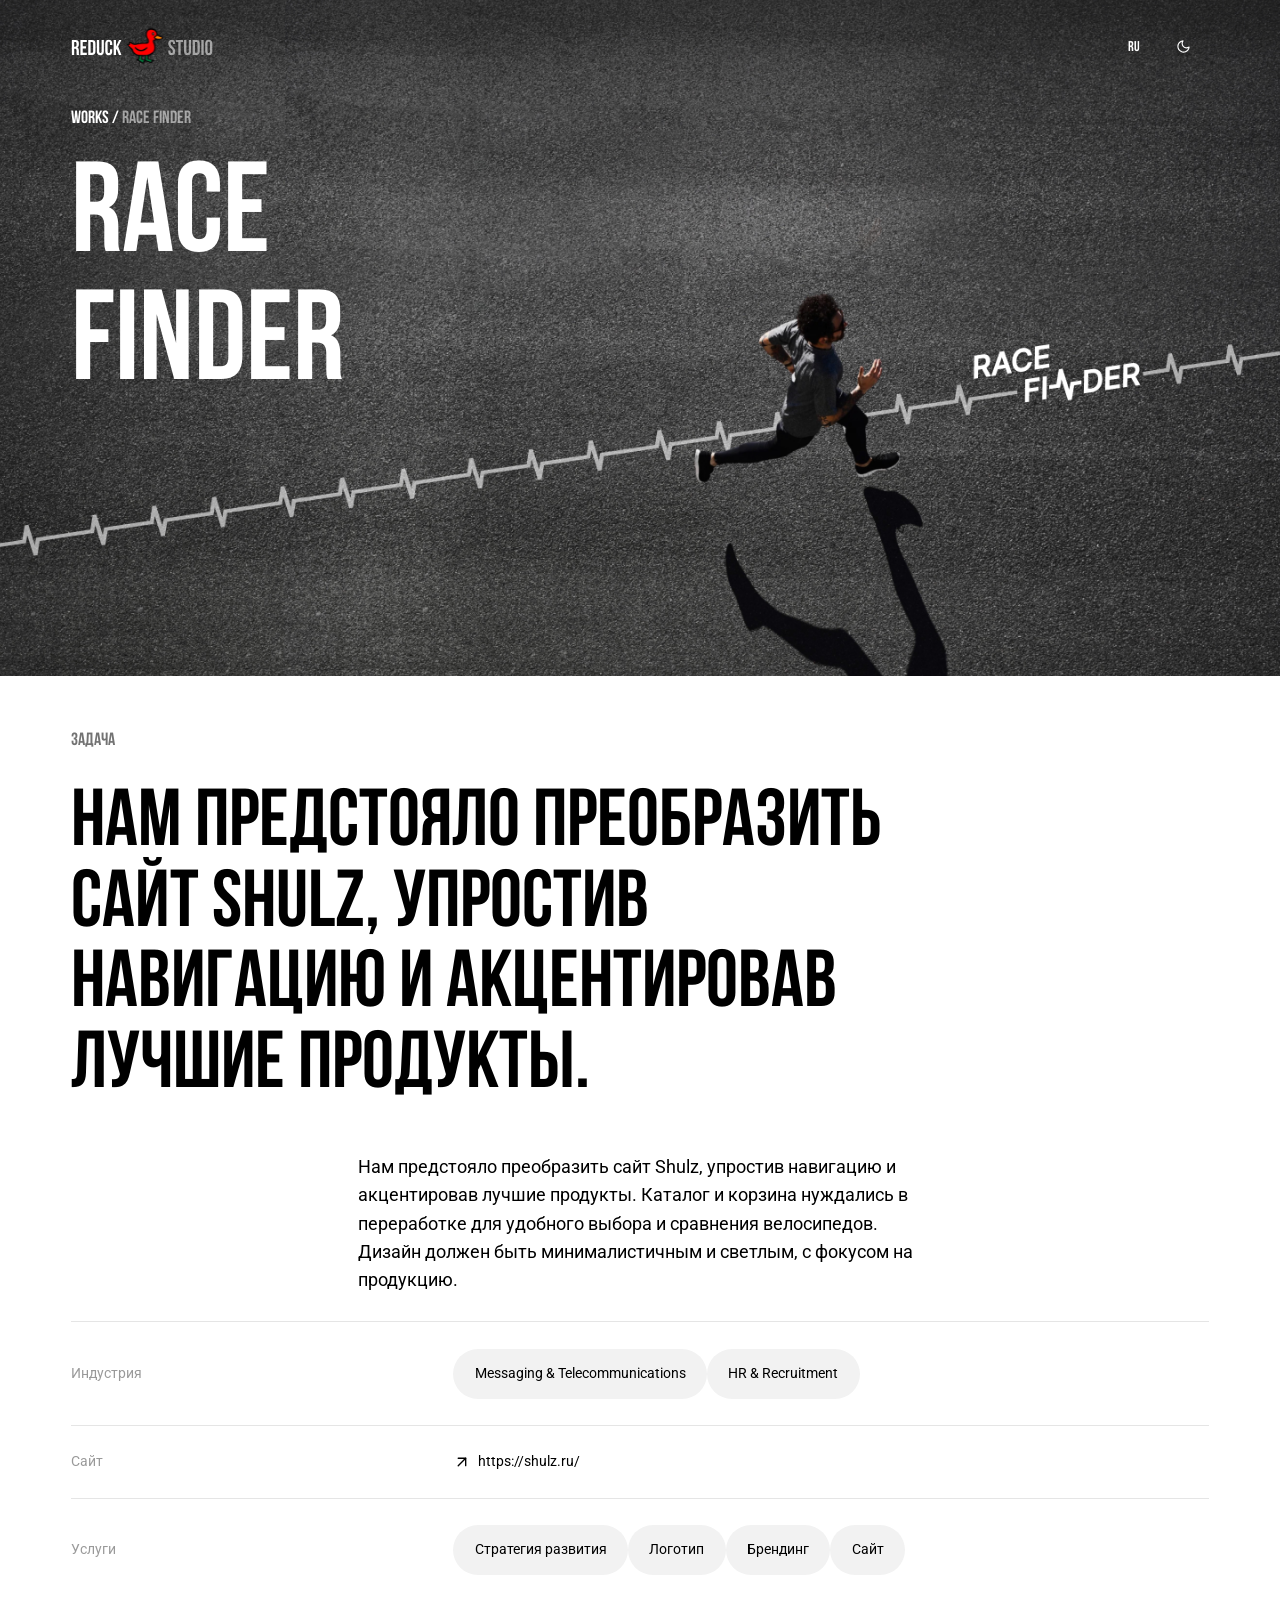
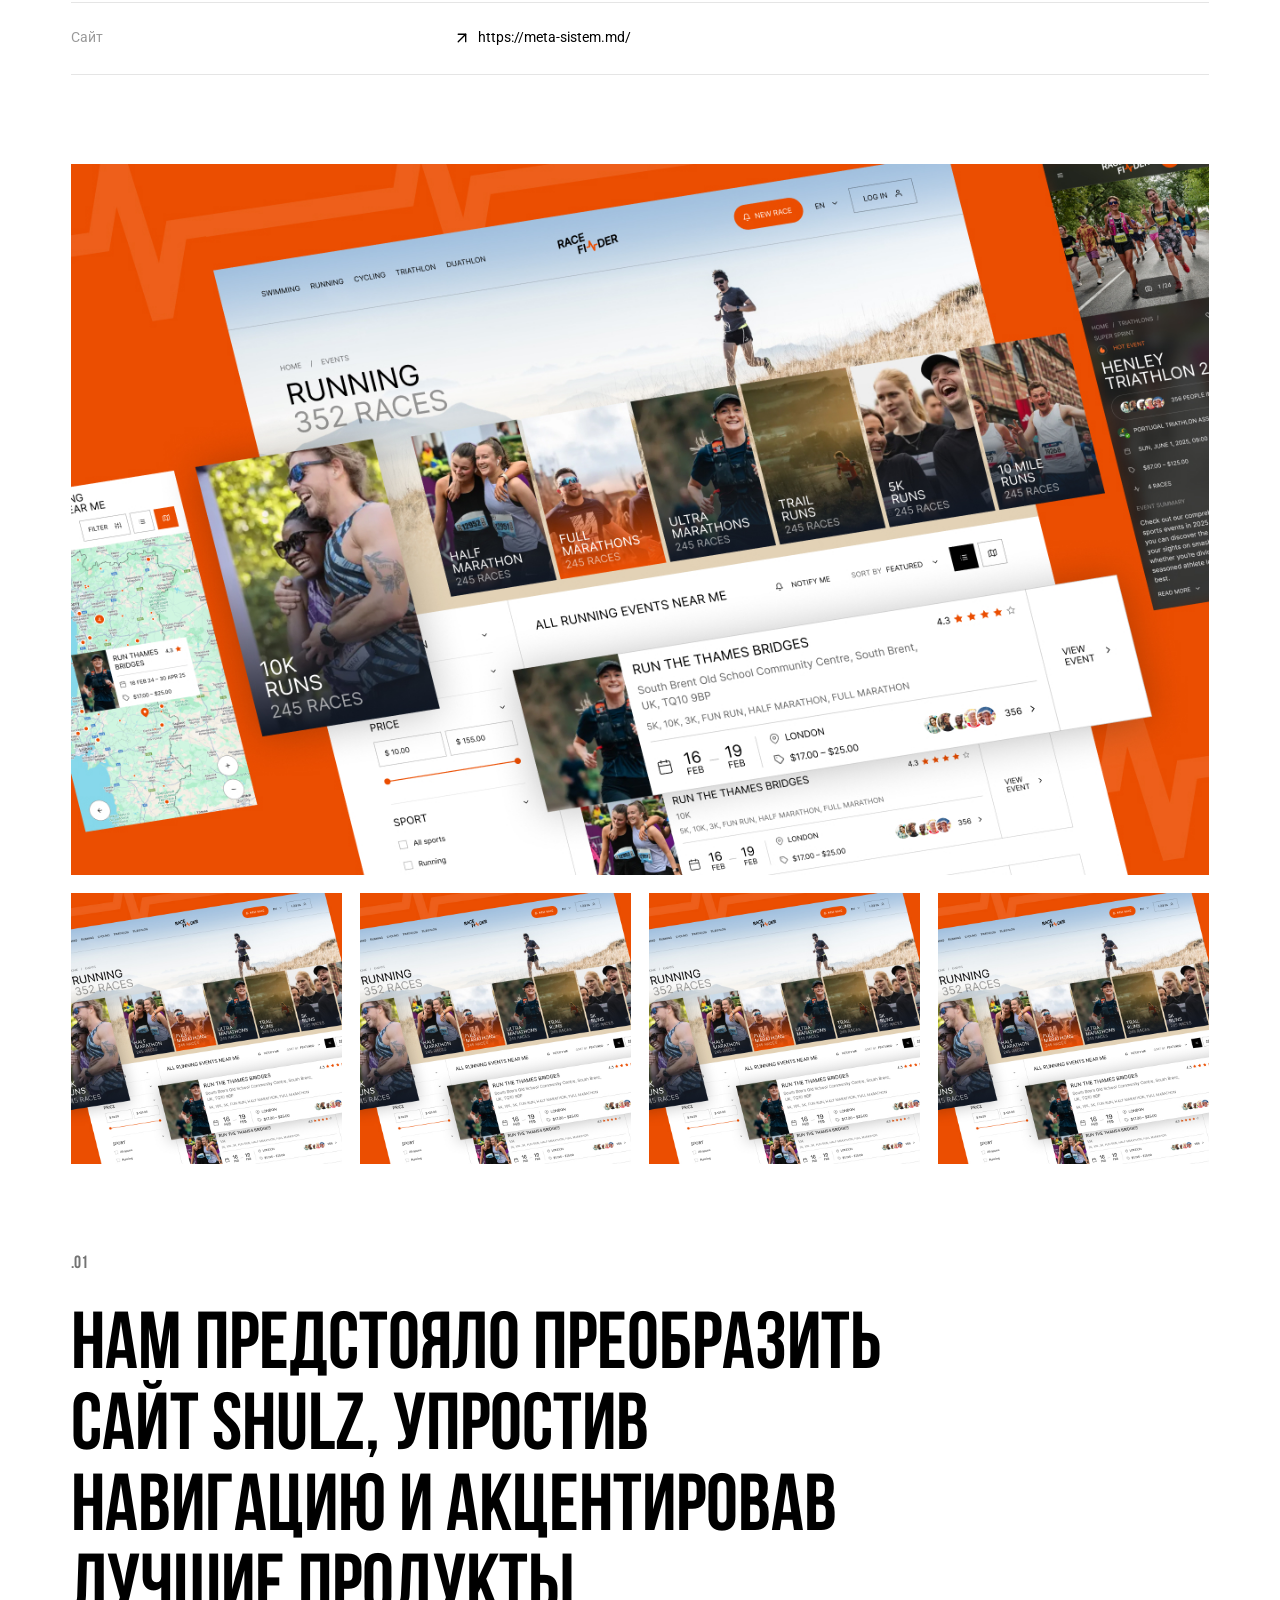
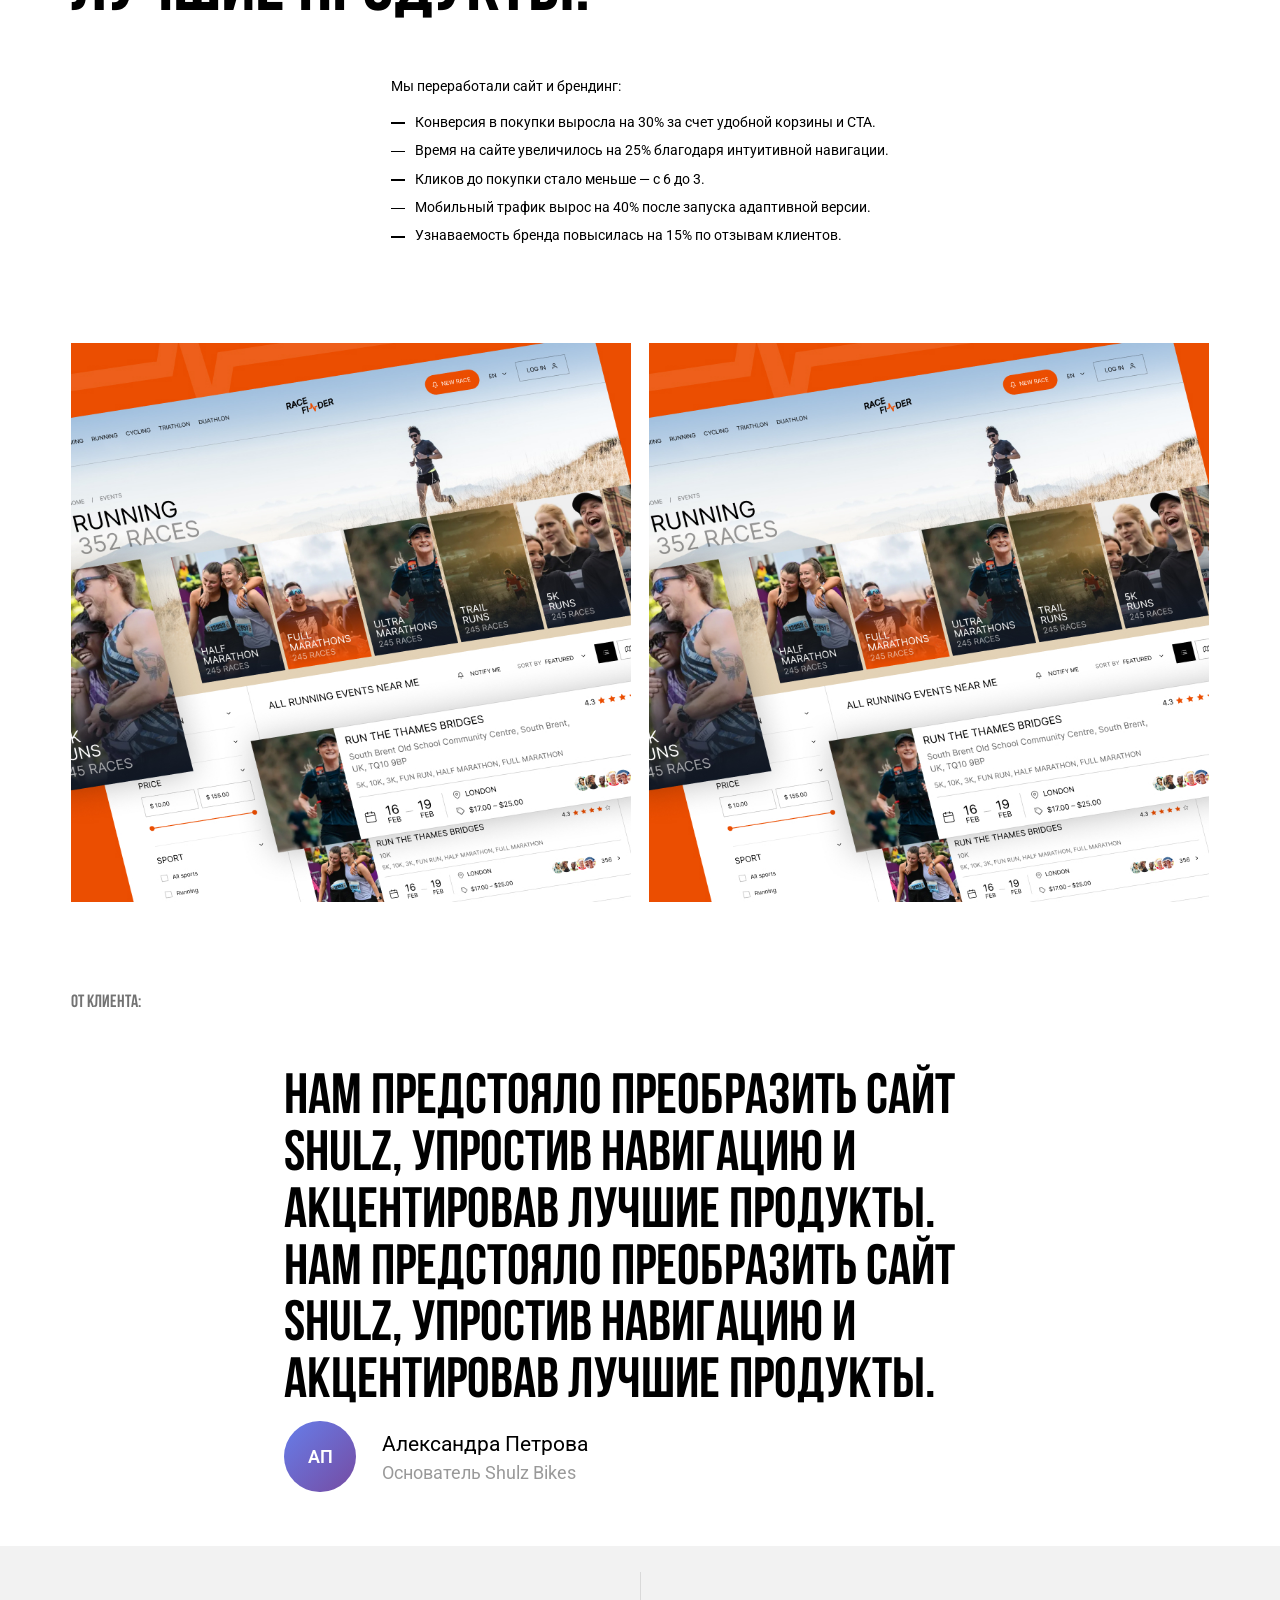
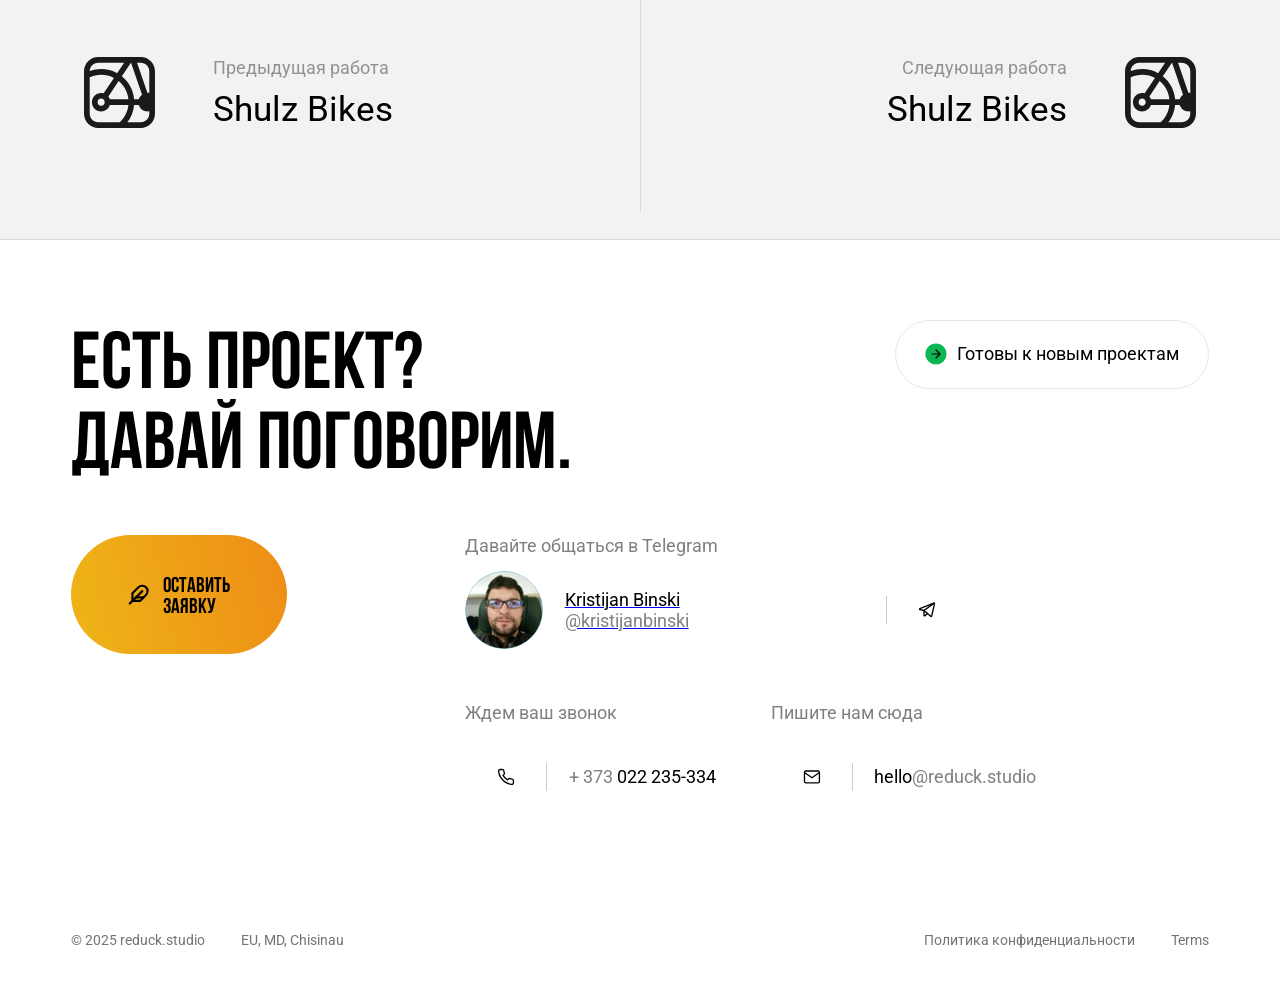
==== commit f25372b4: "Add sun/moon theme switcher animation and fix product page header colors   - Add animated theme swit" ====
--- a/products/race-finder/index.html
+++ b/products/race-finder/index.html
@@ -40,21 +40,44 @@
     <button class="nav-button">Ru</button>
     <button id="theme-switcher" class="nav-button" aria-label="Переключить тему">
       <span class="sr-only">Переключить между светлой и тёмной темой</span>
-      <svg
-        width="20"
-        height="20"
-        viewBox="0 0 20 20"
-        fill="none"
-        xmlns="http://www.w3.org/2000/svg"
-      >
-        <path
-          d="M17.5 10.6583C17.369 12.0768 16.8366 13.4287 15.9652 14.5557C15.0939 15.6826 13.9196 16.5382 12.5798 17.0221C11.24 17.5061 9.79003 17.5984 8.39962 17.2884C7.00922 16.9784 5.73587 16.2788 4.72856 15.2715C3.72125 14.2642 3.02166 12.9908 2.71163 11.6004C2.4016 10.21 2.49397 8.76007 2.97792 7.42025C3.46188 6.08042 4.3174 4.90614 5.44438 4.03479C6.57137 3.16345 7.9232 2.63109 9.34171 2.5C8.51122 3.62356 8.11158 5.00787 8.21548 6.40118C8.31939 7.79448 8.91992 9.10422 9.90788 10.0922C10.8958 11.0801 12.2056 11.6807 13.5989 11.7846C14.9922 11.8885 16.3765 11.4888 17.5 10.6583V10.6583Z"
-          stroke="var(--color-action-primary-normal)"
-          stroke-width="1.5"
-          stroke-linecap="round"
-          stroke-linejoin="round"
-        />
-      </svg>
+      <div class="theme-icons">
+        <!-- Sun icon (visible in dark theme) -->
+        <svg
+          class="theme-icon theme-icon--sun"
+          width="20"
+          height="20"
+          viewBox="0 0 20 20"
+          fill="none"
+          xmlns="http://www.w3.org/2000/svg"
+        >
+          <circle cx="10" cy="10" r="3.5" stroke="var(--color-action-primary-normal)" stroke-width="1.5"/>
+          <path d="M10 2.5V4.5" stroke="var(--color-action-primary-normal)" stroke-width="1.5" stroke-linecap="round"/>
+          <path d="M10 15.5V17.5" stroke="var(--color-action-primary-normal)" stroke-width="1.5" stroke-linecap="round"/>
+          <path d="M17.5 10H15.5" stroke="var(--color-action-primary-normal)" stroke-width="1.5" stroke-linecap="round"/>
+          <path d="M4.5 10H2.5" stroke="var(--color-action-primary-normal)" stroke-width="1.5" stroke-linecap="round"/>
+          <path d="M15.3 4.7L13.9 6.1" stroke="var(--color-action-primary-normal)" stroke-width="1.5" stroke-linecap="round"/>
+          <path d="M6.1 13.9L4.7 15.3" stroke="var(--color-action-primary-normal)" stroke-width="1.5" stroke-linecap="round"/>
+          <path d="M15.3 15.3L13.9 13.9" stroke="var(--color-action-primary-normal)" stroke-width="1.5" stroke-linecap="round"/>
+          <path d="M6.1 6.1L4.7 4.7" stroke="var(--color-action-primary-normal)" stroke-width="1.5" stroke-linecap="round"/>
+        </svg>
+        <!-- Moon icon (visible in light theme) -->
+        <svg
+          class="theme-icon theme-icon--moon"
+          width="20"
+          height="20"
+          viewBox="0 0 20 20"
+          fill="none"
+          xmlns="http://www.w3.org/2000/svg"
+        >
+          <path
+            d="M17.5 10.6583C17.369 12.0768 16.8366 13.4287 15.9652 14.5557C15.0939 15.6826 13.9196 16.5382 12.5798 17.0221C11.24 17.5061 9.79003 17.5984 8.39962 17.2884C7.00922 16.9784 5.73587 16.2788 4.72856 15.2715C3.72125 14.2642 3.02166 12.9908 2.71163 11.6004C2.4016 10.21 2.49397 8.76007 2.97792 7.42025C3.46188 6.08042 4.3174 4.90614 5.44438 4.03479C6.57137 3.16345 7.9232 2.63109 9.34171 2.5C8.51122 3.62356 8.11158 5.00787 8.21548 6.40118C8.31939 7.79448 8.91992 9.10422 9.90788 10.0922C10.8958 11.0801 12.2056 11.6807 13.5989 11.7846C14.9922 11.8885 16.3765 11.4888 17.5 10.6583V10.6583Z"
+            stroke="var(--color-action-primary-normal)"
+            stroke-width="1.5"
+            stroke-linecap="round"
+            stroke-linejoin="round"
+          />
+        </svg>
+      </div>
     </button>
   </div>
 </header>
--- a/assets/styles.compiled.css
+++ b/assets/styles.compiled.css
@@ -1 +1 @@
-@font-face{font-display:swap;font-family:Bebas Neue;font-style:normal;font-weight:700;src:url(/assets/fonts/BebasNeue/BebasNeue-Bold.otf) format("opentype")}:root{--space-2:0.13vw;--space-4:0.28vw;--space-6:0.4vw;--space-8:0.55vw;--space-10:0.7vw;--space-12:0.83vw;--space-14:0.97vw;--space-15:1.04vw;--space-16:1.1vw;--space-18:1.25vw;--space-20:1.4vw;--space-24:1.67vw;--space-27:1.875vw;--space-30:2.08vw;--space-32:2.22vw;--space-34:2.35vw;--space-36:2.5vw;--space-38:2.64vw;--space-40:2.78vw;--space-43:2.98vw;--space-48:3.33vw;--space-56:3.89vw;--space-60:4.17vw;--space-64:4.44vw;--space-72:5vw;--space-75:5.21vw;--space-80:5.56vw;--space-85:5.9vw;--space-88:6.11vw;--space-90:6.25vw;--space-100:6.94vw;--space-108:7.5vw;--space-120:8.33vw;--space-146:10.15vw;--space-150:10.4vw;--space-158:11vw;--space-160:11.11vw;--space-173:12vw;--space-187:13vw;--space-200:13.89vw;--space-240:16.66vw;--space-270:18.75vw;--space-300:20.83vw;--space-320:22.22vw;--space-340:23.6vw;--space-400:27.78vw;--space-403:28vw;--space-420:29.2vw;--space-443:30.8vw;--space-562:39vw;--space-634:44vw;--space-720:50vw;--space-760:52.78vw;--space-800:55.56vw;--space-1000:69.44vw;--font-16:1.11vw;--font-20:1.39vw;--font-24:1.67vw;--font-28:1.95vw;--font-32:2.22vw;--font-40:2.77vw;--font-48:3.33vw;--font-56:3.9vw;--font-64:4.44vw;--font-90:6.3vw;--font-120:8.33vw;--font-144:10vw;--space-840:58.33vw}*,:after,:before{box-sizing:border-box}@media (prefers-reduced-motion:reduce){*,:after,:before{animation-duration:.01ms!important;animation-iteration-count:1!important;scroll-behavior:auto!important;transition-duration:.01ms!important}}*{margin:0;padding:0;transition:color .2s ease,background-color .2s ease,stroke .2s ease}@media (prefers-reduced-motion:no-preference){html{interpolate-size:allow-keywords}}body{-webkit-font-smoothing:antialiased;background-color:var(--color-bg-general-primary);color:var(--color-content-general-primary);font-family:Roboto,sans-serif;font-size:var(--font-20);font-weight:400;line-height:var(--font-24);margin:0}canvas,img,picture,svg,video{display:block}button,input,select,textarea{font:inherit}button{background:none;border:none;color:inherit;cursor:pointer}h1,h2,h3,h4,h5,h6,p{overflow-wrap:break-word}h1,h2,h3,h4,h5,h6{text-wrap:balance}h2{font-family:Bebas Neue,sans-serif;font-weight:700}.container{max-width:100%;padding:0 var(--space-80);transform-origin:top;width:100vw}.container-with_gradient{background:linear-gradient(1turn,hsla(0,0%,100%,.05),hsla(0,0%,100%,.022) 56.29%,hsla(0,0%,100%,0))}header{align-items:center;display:flex;justify-content:space-between;left:0;padding:var(--space-24) var(--space-80) 0;position:fixed;right:0;top:0;z-index:100}.homepage header{position:absolute}.logo img{height:var(--space-40);width:var(--space-160)}.sr-only{height:1px;margin:-1px;overflow:hidden;padding:0;position:absolute;width:1px;clip:rect(0,0,0,0);border-width:0;white-space:nowrap}.nav-button,.nav-buttons{align-items:center;display:flex;justify-content:center}.nav-button{font-family:Bebas Neue,sans-serif;font-size:var(--font-16);height:var(--space-56);line-height:var(--font-24);width:var(--space-56)}.nav-button svg{height:var(--space-16);min-height:15px;min-width:15px;width:var(--space-16)}.footer{padding-bottom:var(--space-40);padding-top:var(--space-40)}.footer-content{align-items:center;display:flex;justify-content:space-between}.footer-left{display:flex;gap:var(--space-40)}.footer-left span{color:var(--color-content-general-disabled);font-size:var(--font-16);line-height:var(--font-20)}.footer-right{display:flex;gap:var(--space-40)}.footer-right a{color:var(--color-content-general-disabled);font-size:var(--font-16);line-height:var(--font-20);text-decoration:none}:is(.footer-right a):hover{color:var(--color-content-general-primary)}.gradient-bg{--color1:57,107,244;--color2:77,100,255;--color3:100,130,255;--color4:50,140,244;--color5:80,90,200;--circle-size:80%;--blending:hard-light;height:100vh;left:0;opacity:.3;overflow:hidden;pointer-events:none;position:fixed;top:0;width:100vw;z-index:-1}.gradient-bg .svg-blur{display:none}.gradient-bg .noise-bg{height:100%;left:0;mix-blend-mode:soft-light;opacity:.3;position:absolute;top:0;width:100%;z-index:1}.gradient-bg .gradients-container{filter:url(#goo) blur(40px);height:100%;width:100%}@keyframes moveInCircle{0%{transform:rotate(0deg)}50%{transform:rotate(180deg)}to{transform:rotate(1turn)}}@keyframes moveVertical{0%{transform:translateY(-50%)}50%{transform:translateY(50%)}to{transform:translateY(-50%)}}@keyframes moveHorizontal{0%{transform:translateX(-50%) translateY(-10%)}50%{transform:translateX(50%) translateY(10%)}to{transform:translateX(-50%) translateY(-10%)}}.gradient-bg .g1{animation:moveVertical 30s ease infinite;background:radial-gradient(circle at center,rgba(var(--color1),.8) 0,rgba(var(--color1),0) 50%) no-repeat;transform-origin:center center}.gradient-bg .g1,.gradient-bg .g2{height:var(--circle-size);left:calc(50% - var(--circle-size)/2);mix-blend-mode:var(--blending);opacity:1;position:absolute;top:calc(50% - var(--circle-size)/2);width:var(--circle-size)}.gradient-bg .g2{animation:moveInCircle 20s infinite reverse;background:radial-gradient(circle at center,rgba(var(--color2),.8) 0,rgba(var(--color2),0) 50%) no-repeat;transform-origin:calc(50% - 400px)}.gradient-bg .g3{animation:moveInCircle 40s linear infinite;background:radial-gradient(circle at center,rgba(var(--color3),.8) 0,rgba(var(--color3),0) 50%) no-repeat;left:calc(50% - var(--circle-size)/2 - 500px);opacity:1;top:calc(50% - var(--circle-size)/2 + 200px);transform-origin:calc(50% + 400px)}.gradient-bg .g3,.gradient-bg .g4{height:var(--circle-size);mix-blend-mode:var(--blending);position:absolute;width:var(--circle-size)}.gradient-bg .g4{animation:moveHorizontal 40s ease infinite;background:radial-gradient(circle at center,rgba(var(--color4),.8) 0,rgba(var(--color4),0) 50%) no-repeat;left:calc(50% - var(--circle-size)/2);opacity:.7;top:calc(50% - var(--circle-size)/2);transform-origin:calc(50% - 200px)}.gradient-bg .g5{animation:moveInCircle 20s ease infinite;background:radial-gradient(circle at center,rgba(var(--color5),.8) 0,rgba(var(--color5),0) 50%) no-repeat;height:calc(var(--circle-size)*2);left:calc(50% - var(--circle-size));mix-blend-mode:var(--blending);opacity:1;position:absolute;top:calc(50% - var(--circle-size));transform-origin:calc(50% - 800px) calc(50% + 200px);width:calc(var(--circle-size)*2)}@media (prefers-reduced-motion:reduce){.gradient-bg .g1,.gradient-bg .g2,.gradient-bg .g3,.gradient-bg .g4,.gradient-bg .g5{animation:none}}.hero{height:var(--space-760);margin-bottom:var(--space-56);padding-top:var(--space-150)}.hero h1{font-family:Bebas Neue,sans-serif;font-size:var(--font-144);font-weight:700;line-height:var(--font-144);margin-bottom:var(--space-30);text-transform:uppercase}:is(.hero h1) em{color:var(--color-content-general-disabled);flex-wrap:wrap;font-style:normal}.hero-cta{align-items:end;display:flex;flex-wrap:wrap}.cta-checkpoint_top{height:1px;pointer-events:none;visibility:hidden;width:1px}@keyframes pulse{0%{box-shadow:0 0 0 0 var(--color-action-brand-normal)}35%{box-shadow:0 0 0 var(--space-24) rgba(255,230,0,0)}50%{box-shadow:0 0 0 0 rgba(255,230,0,0)}to{box-shadow:0 0 0 0 rgba(255,230,0,0)}}.cta-button{align-items:center;animation:pulse 4s infinite;background:linear-gradient(256.88deg,#ee8d17,#eeb517 100.75%);border-radius:var(--space-1000);color:var(--color-content-general-black);display:inline-flex;font-family:Bebas Neue,sans-serif;font-size:var(--font-24);font-weight:700;justify-content:center;left:var(--space-80);line-height:var(--font-24);padding:var(--space-43) var(--space-64);text-align:left;top:var(--button-top,calc(100vh - 50px));transition:background-color .2s,width .6s cubic-bezier(.4,0,.2,1),padding .6s cubic-bezier(.4,0,.2,1),font-size .6s cubic-bezier(.4,0,.2,1),opacity .3s ease-in-out,line-height .6s cubic-bezier(.4,0,.2,1),transform .6s cubic-bezier(.4,0,.2,1),top .3s cubic-bezier(.4,0,.2,1),left .3s cubic-bezier(.4,0,.2,1);will-change:top,bottom,padding,font-size;z-index:100}.cta-button:hover{animation:none;background-color:var(--color-action-brand-hover)}.cta-button svg{height:var(--space-24);margin-right:var(--space-16);transition:width .6s cubic-bezier(.4,0,.2,1),height .6s cubic-bezier(.4,0,.2,1);width:var(--space-24)}.cta-button.no-position-transition{transition:padding .6s cubic-bezier(.4,0,.2,1),font-size .6s cubic-bezier(.4,0,.2,1),line-height .6s cubic-bezier(.4,0,.2,1),background-color .2s}.cta-button.floating{font-size:calc(var(--font-24)/2);left:var(--space-40);line-height:calc(var(--font-24)/2);padding:var(--space-20) var(--space-32)}.cta-button.floating svg{height:var(--space-12);width:var(--space-12)}.contact-cta-row{align-items:flex-start;display:flex}.cta-button--static{display:none;flex-shrink:0;position:static}.productpage .cta-button--static{display:inline-flex}.productpage .contact-cta-row .contact-cta_footer{margin-left:var(--space-200)}.hero-contact{color:var(--color-content-general-tertiary);font-family:Roboto,sans-serif;margin-left:var(--space-443);width:var(--space-634)}.contact-description{color:var(--color-content-general-disabled);font-size:var(--font-24);line-height:var(--space-40);margin-bottom:var(--space-30)}.contact-card__text{font-size:var(--font-20);line-height:var(--font-24);margin-left:var(--space-32)}.contact-card__text em{color:var(--color-content-general-primary);font-style:normal}.contact-card{align-items:center;color:inherit;display:flex;text-decoration:none}.contact-card img{border-radius:50%;height:var(--space-88);width:var(--space-88)}.contact-card:hover em,.contact-card:hover path{color:var(--color-action-brand-normal);stroke:var(--color-action-brand-normal)}.contact-chat{background-color:var(--color-bg-general-secondary);border-radius:50%;padding:var(--space-32)}.contact-chat svg{height:var(--space-24);width:var(--space-24)}.projects{margin-bottom:var(--space-90);padding-bottom:var(--space-100);position:relative}.projects:after{background-color:var(--color-border-general-primary);bottom:0;content:"";height:1px;left:var(--space-80);position:absolute;right:var(--space-80)}.projects h2{font-size:var(--font-90);font-weight:400;line-height:var(--font-90);margin-bottom:var(--space-30)}.projects-items{column-gap:var(--space-40);display:grid;grid-template-columns:repeat(2,1fr)}.project-card,.projects-items{position:relative}.project-card:hover h3{color:var(--color-action-brand-active)}.project-card:hover img{transform:scale(1.05)}.project-card:nth-child(odd){margin:var(--space-60) 0}.project-image{border-radius:var(--space-64);margin-bottom:var(--space-60);overflow:hidden}.project-image img{height:auto;transition:transform .3s ease;width:100%}.project-info{display:flex;flex-direction:column;gap:var(--space-16);justify-content:center;padding:0 var(--space-60)}.project-info,.project-info h3{color:var(--color-content-general-primary)}.project-info h3{font-family:Bebas Neue,sans-serif;font-size:var(--font-48);font-weight:700;line-height:var(--font-48)}.project-info p{color:var(--color-content-general-disabled);line-height:var(--font-32)}.project-info em{color:var(--color-content-general-primary);font-style:normal}.tags{display:flex;flex-wrap:wrap;gap:1px}.tag{background-color:var(--color-action-secondary-subtile-hover);border-radius:999px;color:var(--color-content-general-primary);font-size:var(--font-16);line-height:var(--font-20);padding:var(--space-24) var(--space-32)}.statement{align-items:start;display:flex;justify-content:space-between}.statement h2{font-size:var(--font-90);font-weight:400;line-height:var(--font-90);margin-bottom:var(--space-60);max-width:var(--space-1000)}.statement em,.statement h2{color:var(--color-content-general-primary)}.statement em{font-style:normal}.statement-icon{border:1px solid var(--color-border-general-primary);border-radius:50%;padding:var(--space-64)}.statement-icon svg{height:var(--space-32);width:var(--space-32)}.services{padding-bottom:var(--space-90);position:relative}.services-categories-container{align-items:stretch;display:flex;gap:var(--space-40)}.services-image{display:flex;flex-shrink:0;width:var(--space-400)}.services-image img{border-radius:var(--space-64);width:100%}.services-categories{display:grid;flex:1;gap:var(--space-8);grid-template-columns:1fr 1fr}.services-category{background-color:var(--color-bg-general-primary);border-radius:var(--space-64);display:flex;flex-direction:column;gap:var(--space-80);padding:var(--space-40)}.services-category:first-child{grid-column:1/-1}.category-title{color:var(--color-content-general-primary);font-family:Bebas Neue,sans-serif;font-size:var(--font-48);font-weight:700;line-height:var(--font-48)}.services-tags{display:flex;flex-wrap:wrap;gap:var(--space-2)}.service-tag{background-color:var(--color-action-secondary-subtile-hover);border-radius:999px;color:var(--color-content-general-primary);font-family:Roboto,sans-serif;font-size:var(--font-16);line-height:var(--font-20);padding:var(--space-24) var(--space-32)}.process{padding-bottom:var(--space-90);padding-top:var(--space-90)}.breakdown-phases{display:flex;position:relative}.phase-column{display:flex;flex-direction:column;flex-shrink:0;overflow:visible;width:var(--space-320)}.phase-column__title{position:relative}.phase-number{color:var(--color-content-general-disabled);font-family:Roboto,sans-serif;font-size:var(--font-16);left:calc(var(--space-24)*-1);line-height:var(--font-20);position:absolute;top:calc(var(--space-8)*-1)}.phase-column h5{color:var(--color-content-general-primary);font-family:Bebas Neue,sans-serif;font-size:var(--font-48);font-weight:700;line-height:var(--font-48);margin-bottom:var(--space-24);text-transform:uppercase}.phase-description{color:var(--color-content-general-disabled);font-family:Roboto,sans-serif;font-size:var(--font-20);line-height:var(--font-32);margin-bottom:var(--space-40);max-width:var(--space-240)}.phase-steps{align-items:flex-start;display:flex;flex-direction:column;gap:var(--space-2)}.phase-step__item{align-items:center;background-color:var(--color-action-secondary-subtile-disabled);border-radius:999px;display:flex;font-family:Roboto,sans-serif;font-size:var(--font-16);gap:var(--space-8);line-height:var(--font-20);padding:var(--space-16) var(--space-24) var(--space-16) var(--space-16);white-space:nowrap}.phase-step__item:nth-child(n+2){margin-left:var(--space-64)}.phase-step__item:nth-child(n+3){margin-left:calc(var(--space-64)*2)}.phase-step__item:nth-child(n+4){margin-left:calc(var(--space-64)*3)}.phase-step__item:nth-child(n+5){margin-left:calc(var(--space-64)*4)}.phase-step__item:nth-child(n+6){margin-left:calc(var(--space-64)*5)}.phase-step__number{align-items:center;background-color:var(--color-bg-general-secondary);border-radius:50%;display:flex;height:2.78vw;justify-content:center;min-width:2.78vw}.phase-step__number,.phase-step__text{font-size:var(--font-16);line-height:var(--font-20)}.phase-step__text{color:var(--color-content-general-primary);font-weight:400}.contact-section{padding-bottom:var(--space-90);padding-top:var(--space-90)}.contact-status{align-items:center;border:1px solid var(--color-border-general-primary);border-radius:999px;display:flex;gap:var(--space-10);padding:var(--space-24) var(--space-32)}.contact-status span{color:var(--color-content-general-primary);font-size:var(--font-20);line-height:var(--font-24)}.contact-cta_footer{display:flex;margin-left:var(--space-443)}.cta-checkpoint_bottom{height:1px;pointer-events:none;visibility:hidden;width:1px}.contact-methods{display:flex;flex-direction:column;gap:var(--space-60)}.contact-method h3{color:var(--color-action-primary-disabled);font-size:var(--font-20);font-weight:400;line-height:var(--font-24);margin-bottom:var(--space-16)}.telegram-contact{align-items:center;background-color:var(--color-bg-general-secondary);border-radius:999px;display:flex;padding-right:var(--space-32);position:relative;width:var(--space-562)}.telegram-contact img{border-radius:50%;height:var(--space-88);margin-right:var(--space-24);width:var(--space-88)}.contact-details{flex:1;position:relative}.contact-details h4{color:var(--color-content-general-primary);font-weight:400}.contact-details h4,.contact-details p{font-size:var(--font-20);line-height:var(--font-24)}.contact-details p{color:var(--color-action-primary-disabled)}.telegram-icon{display:flex;padding-left:var(--space-36);position:relative}.telegram-icon:after{border-right:1px solid var(--color-border-general-secondary);content:"";height:var(--space-32);left:0;position:absolute;top:calc(var(--space-6)*-1);width:1px}.telegram-icon svg{height:var(--space-20);width:var(--space-20)}.contact-options{display:flex;gap:var(--space-30)}.contact-option{flex:1}.contact-option h4{color:var(--color-action-primary-disabled);font-size:var(--font-20);font-weight:400;line-height:var(--font-24);margin-bottom:var(--space-16)}.contact-link{align-items:center;background-color:var(--color-bg-general-secondary);border-radius:999px;display:flex;gap:1.7vw;justify-content:center;padding:var(--space-32) var(--space-32) var(--space-32) var(--space-36)}.contact-link span{color:var(--color-content-general-primary);font-size:var(--font-20);line-height:var(--font-24)}:is(.contact-link span) em{color:var(--color-action-primary-disabled);font-style:normal}.contact-link svg{height:var(--space-20);width:var(--space-20)}.contact-link__icon{display:flex;padding-right:var(--space-36);position:relative}.contact-link__icon:after{border-right:1px solid var(--color-border-general-secondary);content:"";height:var(--space-32);position:absolute;right:0;top:calc(var(--space-6)*-1);width:1px}.productpage .hero{background-position:50%;background-repeat:no-repeat;background-size:cover;margin-bottom:0;padding-top:var(--space-120)}.breadcrumb{font-family:Bebas Neue,sans-serif;font-size:var(--font-20);font-weight:700;line-height:var(--font-24);margin-bottom:var(--space-16)}.breadcrumb-link,.breadcrumb-separator{color:var(--color-content-general-primary);text-decoration:none}.breadcrumb-current{color:var(--color-content-general-disabled)}.project-overview{background-color:var(--color-bg-general-primary);padding-top:var(--space-60)}.project-overview-main{font-family:Bebas Neue}.project-overview-content{display:flex;flex-direction:column;margin-bottom:var(--space-100)}.project-overview-content:last-child{margin-bottom:0}.project-overview-label{color:var(--color-content-general-disabled);font-size:var(--font-20);font-weight:700;line-height:var(--font-24);margin-bottom:var(--space-30)}.project-overview-title{color:var(--color-content-general-primary);font-size:var(--font-90);line-height:var(--font-90);margin-bottom:var(--space-60);max-width:var(--space-1000);text-wrap:pretty}.project-overview-description{align-self:center;color:var(--color-content-general-primary);max-width:var(--space-634)}.project-overview-description p{font-size:var(--font-20);line-height:var(--space-32);margin-bottom:var(--space-30)}.project-overview-list{font-size:var(--font-16);line-height:var(--font-24);list-style-type:none}.project-overview-list li{margin-bottom:var(--space-8);padding-left:var(--space-27);position:relative}:is(.project-overview-list li):before{background-color:var(--color-content-general-primary);content:"";height:var(--space-2);left:0;position:absolute;top:var(--space-12);width:var(--space-16)}.project-overview-list_title{font-weight:400;margin-bottom:var(--space-16)}.project-meta{display:flex;flex-direction:column}.project-meta-row{align-items:center;border-top:1px solid var(--color-border-general-primary);display:flex;padding:var(--space-30) 0}.project-meta-row:last-child{border-bottom:1px solid var(--color-border-general-primary)}.project-meta-item{display:flex;flex-direction:column;gap:var(--space-24)}.project-meta-label{color:var(--color-action-outline-hover);font-size:var(--font-16);font-weight:400;line-height:var(--font-20);margin-right:var(--space-340);width:var(--space-90)}.project-meta-content{display:flex;flex-wrap:wrap;gap:var(--space-2)}.project-meta-tags{display:flex}.project-meta-tag{background-color:var(--color-bg-general-secondary);border-radius:var(--space-30);padding:var(--space-18) var(--space-24)}.project-meta-link,.project-meta-tag{color:var(--color-content-general-primary);font-size:var(--font-16);line-height:var(--font-20);white-space:nowrap}.project-meta-link{align-items:center;display:inline-flex;gap:var(--space-8);text-decoration:none;transition:all .2s ease}.project-meta-link svg{height:var(--space-20);width:var(--space-20)}.project-meta-link:hover{text-decoration:underline}.project-meta-link:focus{outline:2px solid var(--color-action-primary-normal);outline-offset:2px}.project-gallery{margin-bottom:var(--space-100)}.project-gallery:has(+.project-gallery){margin-bottom:var(--space-20)}.project-gallery-single img{height:var(--space-800);object-fit:cover;width:100%}.project-gallery-grid-4{display:grid;gap:var(--space-20);grid-template-columns:repeat(4,1fr)}.project-gallery-grid-4 img{aspect-ratio:1;object-fit:cover;width:100%}.project-gallery-grid-2{display:grid;gap:var(--space-20);grid-template-columns:repeat(2,1fr)}.project-gallery-grid-2 img{aspect-ratio:1;object-fit:cover;width:100%}.client-testimonial{display:flex;flex-direction:column;padding-bottom:var(--space-60)}.testimonial-content{display:flex;flex-direction:column;gap:var(--space-16);margin:0 auto}.testimonial-label{color:var(--color-content-general-disabled);font-size:var(--font-20);line-height:var(--font-24);margin-bottom:var(--space-60)}.testimonial-label,.testimonial-quote{font-family:Bebas Neue;font-weight:700}.testimonial-quote{color:var(--color-content-general-primary);font-size:var(--font-64);line-height:var(--font-64);max-width:var(--space-800)}.testimonial-author{align-items:center;display:flex;gap:var(--space-30)}.author-avatar{background-color:var(--color-bg-general-secondary);border-radius:50%;height:var(--space-80);overflow:hidden;width:var(--space-80)}.author-avatar img{height:100%;object-fit:cover;object-position:center;width:100%}.author-info{display:flex;flex-direction:column;gap:var(--space-4)}.author-name{color:var(--color-content-general-primary);font-size:var(--font-24);font-weight:400;line-height:var(--font-32)}.author-title{color:var(--color-action-outline-hover);font-size:var(--font-20);line-height:var(--font-24)}.client-testimonial{opacity:0;transform:translateY(30px);transition:all .8s ease}.client-testimonial.animate-in{opacity:1;transform:translateY(0)}.testimonial-quote{opacity:0;transform:translateY(20px);transition:all .6s ease .2s}.client-testimonial.animate-in .testimonial-quote{opacity:1;transform:translateY(0)}.testimonial-author{opacity:0;transform:translateY(15px);transition:all .5s ease .4s}.client-testimonial.animate-in .testimonial-author{opacity:1;transform:translateY(0)}.project-navigation{background-color:var(--color-bg-general-secondary);border-bottom:1px solid var(--color-border-general-primary);justify-content:space-between;overflow:hidden}.project-nav-item,.project-navigation{align-items:center;display:flex;position:relative}.project-nav-item{cursor:pointer;flex:1;gap:var(--space-30);height:100%;padding:var(--space-90) 0;text-decoration:none;transition:all .3s ease}.project-nav-divider{background-color:var(--color-border-general-primary);height:var(--space-270);width:1px}.project-logo{border-radius:var(--space-40);height:var(--space-150);transition:transform .3s ease;width:var(--space-150)}.project-logo img{height:100%;object-fit:contain;width:100%}.project-nav-info{display:flex;flex-direction:column}.project-nav-prev{justify-content:flex-start;padding-left:var(--space-60)}.project-nav-prev .project-nav-info{text-align:left}.project-nav-prev:hover{transform:translateX(calc(var(--space-20)*-1))}.project-nav-next{justify-content:flex-end;padding-right:var(--space-60)}.project-nav-next .project-nav-info{text-align:right}.project-nav-next:hover{transform:translateX(var(--space-20))}.project-nav-label{color:var(--color-action-outline-hover);font-size:var(--font-20);line-height:var(--font-24);margin-bottom:var(--space-16)}.project-nav-title{color:var(--color-content-general-primary);font-size:var(--font-40);font-weight:400;line-height:var(--font-40);margin:0;max-width:var(--space-300);transition:color .3s ease}.project-navigation{opacity:0;transform:translateY(20px);transition:all .6s ease}.project-navigation.animate-in{opacity:1;transform:translateY(0)}.contact-form-modal{background-color:var(--color-bg-general-primary);box-shadow:-8px 0 24px rgba(0,0,0,.15);height:100vh;overflow-y:auto;position:fixed;right:-100%;top:0;transition:right .4s cubic-bezier(.4,0,.2,1);width:var(--space-840);z-index:2000}.contact-form-modal.open{right:0}.contact-form-overlay{background-color:rgba(0,0,0,.6);height:100%;left:0;opacity:0;position:fixed;top:0;transition:opacity .4s ease,visibility .4s ease;visibility:hidden;width:100%;z-index:1999}.contact-form-overlay.open{opacity:1;visibility:visible}.contact-form-content{display:flex;flex-direction:column;font-family:Roboto,sans-serif;padding:var(--space-60) var(--space-64)}.contact-form-header{align-items:flex-start;display:flex;justify-content:space-between;margin-bottom:var(--space-60)}.contact-form-title{color:var(--color-content-general-disabled);font-family:Bebas Neue,sans-serif;font-size:var(--font-90);font-weight:700;line-height:var(--font-90);max-width:calc(100% - var(--space-80));text-transform:uppercase}.contact-form-title em{color:var(--color-content-general-primary);font-style:normal}.contact-form-close{align-items:center;background:transparent;border:none;cursor:pointer;display:flex;flex-shrink:0;height:var(--space-40);justify-content:center;transition:transform .2s ease;width:var(--space-40)}.contact-form-close:hover{transform:rotate(90deg)}.contact-form-close svg{height:var(--space-24);width:var(--space-24)}:is(.contact-form-close svg) path{stroke:var(--color-content-general-primary)}.contact-form-body{flex-direction:column}.contact-form-body,.form-row{display:flex;gap:var(--space-30)}.form-row{margin-bottom:var(--space-30)}.form-field{display:flex;flex:1;flex-direction:column}.form-field input,.form-field textarea{background:transparent;border:none;border-bottom:1px solid var(--color-border-general-primary);color:var(--color-content-general-primary);font-size:var(--font-20);line-height:var(--font-24);padding:var(--space-16) 0;transition:border-color .2s ease}:is(.form-field input,.form-field textarea)::placeholder{color:var(--color-content-general-disabled)}:is(.form-field input,.form-field textarea):focus{border-bottom-color:var(--color-action-brand-normal);outline:none}.form-field textarea{min-height:var(--space-48);padding:0;resize:vertical}.form-section{display:flex;gap:var(--space-30)}.form-section:has(~.form-section){margin-bottom:var(--space-30)}.form-section-label{color:var(--color-content-general-disabled);flex:0 0 auto;font-size:var(--font-20);line-height:var(--font-24);margin-top:var(--space-24);width:var(--space-120)}.form-options{display:flex;flex:1;flex-wrap:wrap;gap:var(--space-2)}.form-option{align-items:center;background-color:var(--color-bg-general-secondary);border:none;border-radius:999px;color:var(--color-content-general-primary);cursor:pointer;display:flex;font-size:var(--font-20);line-height:var(--font-24);padding:var(--space-24) var(--space-32);transition:all .2s ease}.form-option:hover{background-color:var(--color-action-secondary-subtile-hover)}.form-option.selected{background-color:var(--color-content-general-primary);color:var(--color-content-general-inverted-primary)}.form-option.selected svg{height:var(--space-24);margin-right:var(--space-8);width:var(--space-24)}.form-submit{align-items:center;background-color:var(--color-action-brand-normal);border:none;border-radius:999px;color:var(--color-content-general-black);cursor:pointer;display:flex;font-family:Bebas Neue,sans-serif;font-size:var(--font-24);font-weight:700;gap:var(--space-16);justify-content:center;line-height:var(--font-24);padding:var(--space-38) 0;transition:background-color .2s ease;width:100%}.form-submit:hover{background-color:var(--color-action-brand-hover)}.form-submit svg{height:var(--space-24);width:var(--space-24)}.form-footer{border-bottom:1px solid var(--color-border-general-primary);font-size:var(--font-20);line-height:var(--font-24);padding-bottom:var(--space-30)}.form-footer-text{color:var(--color-content-general-disabled);font-family:Roboto,sans-serif}.form-footer-text a{color:var(--color-content-general-primary);text-decoration:underline}.form-footer-email{color:var(--color-content-general-disabled)}.form-footer-email a{color:var(--color-content-general-primary);text-decoration:none}.form-telegram-title{color:var(--color-content-general-disabled);font-size:var(--font-20);line-height:var(--font-24);margin-bottom:var(--space-24)}.form-telegram-button{align-items:center;background-color:var(--color-bg-general-secondary);border:none;border-radius:999px;cursor:pointer;display:flex;gap:var(--space-20);padding:var(--space-24) var(--space-32);transition:background-color .2s ease;width:100%}.form-telegram-button:hover{background-color:var(--color-action-secondary-subtile-hover)}.form-telegram-avatars{display:flex;margin-right:var(--space-16)}.form-telegram-avatar{border-radius:50%;height:var(--space-88);width:var(--space-88)}.form-telegram-text{flex:1;text-align:left}.form-telegram-text p{color:var(--color-content-general-primary);font-family:Roboto,sans-serif;font-size:var(--font-16);line-height:var(--font-20)}.form-telegram-icon{align-items:center;border-left:1px solid var(--color-border-general-secondary);display:flex;justify-content:center;padding-left:var(--space-20)}.form-telegram-icon svg{height:var(--space-20);width:var(--space-20)}@media screen and (max-width:768px){@keyframes pulse{0%{box-shadow:0 0 0 0 var(--color-action-brand-normal)}35%{box-shadow:0 0 0 12px rgba(255,230,0,0)}50%{box-shadow:0 0 0 0 rgba(255,230,0,0)}to{box-shadow:0 0 0 0 rgba(255,230,0,0)}}:root{--container-padding-x:32px}body{font-size:16px}.gradient-bg{--circle-size:120%}.gradient-bg .g3{left:calc(50% - var(--circle-size)/2);top:calc(50% - var(--circle-size)/2)}.container{padding:0 var(--container-padding-x)}header{flex-direction:row;gap:16px;margin:16px 0;padding:72px 32px 0}.logo img{height:40px;width:160px}.nav-button{font-size:16px;height:44px;justify-content:flex-start;line-height:16px;padding:0 16px;width:100%}.nav-button svg{height:16px;width:16px}.hero{margin:185px 0 225px}.hero h1{font-size:56px;line-height:56px;margin-bottom:16px}.cta-button-wrapper{margin-right:0}.cta-button:not(.floating):not(.cta-button--static){font-size:24px;left:32px;line-height:24px;padding:32px 0;width:calc(100% - 64px)}.cta-button:not(.floating):not(.cta-button--static) svg{height:20px;margin-right:24px;width:20px}.cta-button--static{font-size:24px;line-height:24px;padding:32px 48px;width:auto}.cta-button--static svg{height:20px;margin-right:24px;width:20px}.cta-button.floating{font-size:12px;line-height:12px;padding:16px 26px}.cta-button.floating svg{height:12px;margin-right:12px;width:12px}.hero-contact{margin-left:0;width:100%}.contact-description{font-size:20px;line-height:24px;margin-bottom:48px;padding-right:48px}.contact-card__text{font-size:16px;line-height:20px;margin-left:0}.contact-card img{height:64px;width:64px}.contact-chat{margin-right:16px;padding:24px}.contact-chat svg{height:20px;width:20px}.projects{margin-bottom:64px;padding-bottom:32px}.projects:after{left:32px;right:32px}.projects h2{font-size:40px;line-height:40px;margin-bottom:24px}.projects-items{column-gap:0;grid-template-columns:1fr;row-gap:64px}.project-card:nth-child(odd){margin:0}.project-image{border-radius:64px;margin-inline:-24px;margin-bottom:32px}.project-info{gap:16px;line-height:24px;padding:0}.project-info h3{font-size:48px;line-height:48px}.project-info p{font-size:20px;line-height:24px}.tag{font-size:16px;line-height:20px;padding:16px 24px}.statement{flex-direction:column;gap:24px}.statement h2{font-size:56px;line-height:56px;margin-bottom:32px;max-width:100%}:is(.statement h2) em{color:inherit}.statement-icon{display:none}.services{padding-bottom:64px}.services-categories-container{flex-direction:column;gap:0}.services-image{margin-inline:-24px;margin-bottom:32px;width:auto}.services-image img{background-size:cover;border-radius:64px;height:400px}.services-categories{gap:8px;grid-template-columns:1fr}.services-category{border-radius:64px;gap:32px;margin-inline:-24px;padding:32px}.category-title{font-size:48px;line-height:48px}.services-tags{gap:2px}.service-tag{font-size:16px;line-height:20px;padding:16px 24px}.process{padding-top:64px}.breakdown-phases{margin-inline:-24px;overflow-x:scroll;padding-bottom:32px}.phase-column{padding-left:32px;row-gap:20px;width:290px}.phase-column__icon{align-items:center;background-color:#f5f5f5;border-radius:50%;display:flex;height:96px;justify-content:center;width:96px}.phase-number{font-size:16px;left:-23px;line-height:20px;top:-11px}.phase-column h5{font-size:48px;line-height:48px;margin-bottom:0}.phase-description{font-size:20px;line-height:24px;margin-bottom:0;max-width:210px}.phase-steps{gap:2px}.phase-step__item{column-gap:8px;font-size:14px;line-height:18px;padding:8px 16px 8px 8px}.phase-step__item:nth-child(n+2){margin-left:32px}.phase-step__item:nth-child(n+3){margin-left:64px}.phase-step__item:nth-child(n+4){margin-left:96px}.phase-step__item:nth-child(n+5){margin-left:128px}.phase-step__item:nth-child(n+6){margin-left:160px}.phase-step__number{height:40px;min-width:40px}.phase-step__number,.phase-step__text{font-size:16px;line-height:20px}.contact-section{padding-bottom:48px;padding-top:64px}.contact-content{flex-direction:column;gap:40px}.contact-status{display:none}.contact-status span{font-size:16px;line-height:20px}.contact-cta-row{flex-direction:column;gap:32px}.contact-cta_footer{flex-direction:column;margin-left:0}.productpage .contact-cta-row .contact-cta_footer{margin-left:0}.contact-methods{gap:24px;width:100%}.contact-method h3{font-size:16px;line-height:20px;margin-bottom:8px}.telegram-contact{padding-right:22px;width:100%}.telegram-contact img{height:64px;margin-right:24px;width:64px}.contact-details h4{font-size:16px;line-height:20px}.contact-details p{font-size:14px;line-height:18px}.telegram-icon{padding-left:24px}.telegram-icon:after{height:32px;top:-8px}.telegram-icon svg{height:16px;width:16px}.contact-options{flex-wrap:wrap;gap:16px;white-space:nowrap}.contact-option h4{font-size:16px;line-height:20px;margin-bottom:8px}.contact-link{gap:16px;justify-content:start;padding:22px}.contact-link span{font-size:16px;line-height:20px}.contact-link svg{height:20px;width:20px}.contact-link__icon{padding-right:22px}.contact-link__icon:after{height:32px;top:-6px}.footer{padding-bottom:64px;padding-top:64px;position:relative}.footer:after{background-color:var(--color-border-general-primary);content:"";height:1px;left:32px;position:absolute;right:32px;top:0}.footer-content{flex-direction:column}.footer-left{gap:12px}.footer-left span{font-size:16px;line-height:20px}.footer-right{gap:12px}.footer-right a{font-size:16px;line-height:20px}.breadcrumb{font-size:20px;line-height:24px}.project-overview{padding-bottom:60px;padding-top:60px}.project-overview-content{margin-bottom:60px}.project-overview-label{font-size:18px;line-height:24px;margin-bottom:20px}.project-overview-title{font-size:36px;line-height:40px;margin-bottom:40px;max-width:100%}.project-overview-description{max-width:100%}.project-overview-description p{font-size:16px;line-height:24px;margin-bottom:20px}.project-overview-list{font-size:14px;line-height:20px}.project-overview-list_title{margin-bottom:12px}.project-overview-list li{padding-left:24px}.project-overview-list li:before{height:2px;top:10px;width:12px}.project-meta-row{align-items:flex-start;flex-direction:column;gap:16px;padding:20px 0}.project-meta-label{font-size:14px;line-height:18px;margin-right:0;width:auto}.project-meta-tag{padding:12px 20px}.project-meta-link,.project-meta-tag{font-size:14px;line-height:18px}.project-meta-link svg{height:16px;width:16px}.project-gallery{margin-bottom:12px}.project-gallery-grid-4{gap:12px;grid-template-columns:repeat(2,1fr)}.project-gallery-grid-2{gap:12px;grid-template-columns:1fr}.client-testimonial{margin-bottom:60px}.testimonial-content{gap:24px;max-width:100%}.testimonial-label{font-size:18px;line-height:24px}.testimonial-quote{font-size:32px;line-height:38px}.testimonial-author{gap:20px}.author-avatar{height:56px;width:56px}.author-name{font-size:18px;line-height:24px}.author-title{font-size:16px;line-height:20px}.project-navigation{gap:32px}.project-nav-item{gap:20px;padding-bottom:40px;padding-top:40px;width:100%}.project-nav-prev{padding-left:20px}.project-nav-next{padding-right:20px}.project-logo{border-radius:40px;height:80px;width:80px}.project-nav-label{font-size:16px;line-height:20px;margin-bottom:12px}.project-nav-title{font-size:24px;line-height:28px;max-width:100%}.contact-form-modal{right:-100%;width:100%}.contact-form-content{padding:32px 24px}.contact-form-title{font-size:60px;line-height:60px}.contact-form-close{height:32px;width:32px}.contact-form-close svg{height:24px;width:24px}.contact-form-body{gap:30px}.form-row{flex-direction:column;gap:30px;margin-bottom:18px}.form-field input,.form-field textarea{font-size:20px;line-height:24px;padding:12px 0}.form-field textarea{min-height:40px;padding:0}.form-section{gap:30px}.form-section-label{font-size:20px;line-height:24px;margin-top:14px;width:120px}.form-options{gap:2px}.form-option{font-size:20px;line-height:24px;padding:24px 32px}.form-option.selected svg{height:24px;margin-right:8px;width:24px}.form-submit{font-size:18px;line-height:18px;margin-top:16px;padding:20px 32px}.form-submit svg{height:20px;width:20px}.form-footer{padding-bottom:30px}.form-footer-email,.form-footer-text,.form-telegram-title{font-size:16px;line-height:20px}.form-telegram-title{margin-bottom:16px}.form-telegram-button{gap:12px;padding:16px 20px}.form-telegram-avatar{height:40px;width:40px}.form-telegram-text p{font-size:14px;line-height:18px}.form-telegram-icon{padding-left:16px}.form-telegram-icon svg{height:16px;width:16px}}+@font-face{font-display:swap;font-family:Bebas Neue;font-style:normal;font-weight:700;src:url(/assets/fonts/BebasNeue/BebasNeue-Bold.otf) format("opentype")}:root{--space-2:0.13vw;--space-4:0.28vw;--space-6:0.4vw;--space-8:0.55vw;--space-10:0.7vw;--space-12:0.83vw;--space-14:0.97vw;--space-15:1.04vw;--space-16:1.1vw;--space-18:1.25vw;--space-20:1.4vw;--space-24:1.67vw;--space-27:1.875vw;--space-30:2.08vw;--space-32:2.22vw;--space-34:2.35vw;--space-36:2.5vw;--space-38:2.64vw;--space-40:2.78vw;--space-43:2.98vw;--space-48:3.33vw;--space-50:3.47vw;--space-56:3.89vw;--space-60:4.17vw;--space-64:4.44vw;--space-72:5vw;--space-75:5.21vw;--space-80:5.56vw;--space-85:5.9vw;--space-88:6.11vw;--space-90:6.25vw;--space-100:6.94vw;--space-108:7.5vw;--space-120:8.33vw;--space-146:10.15vw;--space-150:10.4vw;--space-158:11vw;--space-160:11.11vw;--space-173:12vw;--space-187:13vw;--space-200:13.89vw;--space-240:16.66vw;--space-270:18.75vw;--space-300:20.83vw;--space-320:22.22vw;--space-340:23.6vw;--space-400:27.78vw;--space-403:28vw;--space-420:29.2vw;--space-443:30.8vw;--space-562:39vw;--space-634:44vw;--space-720:50vw;--space-760:52.78vw;--space-800:55.56vw;--space-1000:69.44vw;--font-16:1.11vw;--font-20:1.39vw;--font-24:1.67vw;--font-28:1.95vw;--font-32:2.22vw;--font-40:2.77vw;--font-48:3.33vw;--font-56:3.9vw;--font-64:4.44vw;--font-90:6.3vw;--font-120:8.33vw;--font-144:10vw;--space-840:58.33vw}*,:after,:before{box-sizing:border-box}@media (prefers-reduced-motion:reduce){*,:after,:before{animation-duration:.01ms!important;animation-iteration-count:1!important;scroll-behavior:auto!important;transition-duration:.01ms!important}}*{margin:0;padding:0;transition:color .2s ease,background-color .2s ease,stroke .2s ease}@media (prefers-reduced-motion:no-preference){html{interpolate-size:allow-keywords}}body{-webkit-font-smoothing:antialiased;background-color:var(--color-bg-general-primary);color:var(--color-content-general-primary);font-family:Roboto,sans-serif;font-size:var(--font-20);font-weight:400;line-height:var(--font-24);margin:0}canvas,img,picture,svg,video{display:block}button,input,select,textarea{font:inherit}button{background:none;border:none;color:inherit;cursor:pointer}h1,h2,h3,h4,h5,h6,p{overflow-wrap:break-word}h1,h2,h3,h4,h5,h6{text-wrap:balance}h2{font-family:Bebas Neue,sans-serif;font-weight:700}.container{max-width:100%;padding:0 var(--space-80);transform-origin:top;width:100vw}.container-with_gradient{background:linear-gradient(1turn,hsla(0,0%,100%,.05),hsla(0,0%,100%,.022) 56.29%,hsla(0,0%,100%,0))}header{align-items:center;display:flex;justify-content:space-between;left:0;padding:var(--space-24) var(--space-80) 0;position:fixed;right:0;top:0;z-index:100}.homepage header{position:absolute}.logo img{height:var(--space-40);width:var(--space-160)}.sr-only{height:1px;margin:-1px;overflow:hidden;padding:0;position:absolute;width:1px;clip:rect(0,0,0,0);border-width:0;white-space:nowrap}.nav-button,.nav-buttons{align-items:center;display:flex;justify-content:center}.nav-button{color:var(--color-content-general-primary);font-family:Bebas Neue,sans-serif;font-size:var(--font-16);height:var(--space-56);line-height:var(--font-24);width:var(--space-56)}.nav-button svg,.theme-icons{height:var(--space-16);min-height:15px;min-width:15px;width:var(--space-16)}.theme-icons{overflow:hidden;position:relative}.theme-icon{height:100%;left:0;position:absolute;top:0;transition:transform .6s cubic-bezier(.34,1.56,.64,1),opacity .4s ease;width:100%}.theme-icon--sun{opacity:1;transform:translateY(0) rotate(0deg)}.theme-icon--moon{opacity:0;transform:translateY(100%) rotate(-30deg)}:root[data-theme=light] .theme-icon--sun{opacity:0;transform:translateY(-100%) rotate(30deg)}:root[data-theme=light] .theme-icon--moon{opacity:1;transform:translateY(0) rotate(0deg)}@media (prefers-reduced-motion:reduce){.theme-icon{transition:none}}.footer{padding-bottom:var(--space-40);padding-top:var(--space-40)}.footer-content{align-items:center;display:flex;justify-content:space-between}.footer-left{display:flex;gap:var(--space-40)}.footer-left span{color:var(--color-content-general-disabled);font-size:var(--font-16);line-height:var(--font-20)}.footer-right{display:flex;gap:var(--space-40)}.footer-right a{color:var(--color-content-general-disabled);font-size:var(--font-16);line-height:var(--font-20);text-decoration:none}:is(.footer-right a):hover{color:var(--color-content-general-primary)}.gradient-bg{--color1:57,107,244;--color2:77,100,255;--color3:100,130,255;--color4:50,140,244;--color5:80,90,200;--circle-size:80%;--blending:hard-light;height:100vh;left:0;opacity:.3;overflow:hidden;pointer-events:none;position:fixed;top:0;width:100vw;z-index:-1}.gradient-bg .svg-blur{display:none}.gradient-bg .noise-bg{height:100%;left:0;mix-blend-mode:soft-light;opacity:.3;position:absolute;top:0;width:100%;z-index:1}.gradient-bg .gradients-container{filter:url(#goo) blur(150px);height:100%;width:100%}@keyframes moveInCircle{0%{transform:rotate(0deg)}50%{transform:rotate(180deg)}to{transform:rotate(1turn)}}@keyframes moveVertical{0%{transform:translateY(-50%)}50%{transform:translateY(50%)}to{transform:translateY(-50%)}}@keyframes moveHorizontal{0%{transform:translateX(-50%) translateY(-10%)}50%{transform:translateX(50%) translateY(10%)}to{transform:translateX(-50%) translateY(-10%)}}.gradient-bg .g1{animation:moveVertical 30s ease infinite;background:radial-gradient(circle at center,rgba(var(--color1),.8) 0,rgba(var(--color1),0) 50%) no-repeat;transform-origin:center center}.gradient-bg .g1,.gradient-bg .g2{height:var(--circle-size);left:calc(50% - var(--circle-size)/2);mix-blend-mode:var(--blending);opacity:1;position:absolute;top:calc(50% - var(--circle-size)/2);width:var(--circle-size)}.gradient-bg .g2{animation:moveInCircle 20s infinite reverse;background:radial-gradient(circle at center,rgba(var(--color2),.8) 0,rgba(var(--color2),0) 50%) no-repeat;transform-origin:calc(50% - 400px)}.gradient-bg .g3{animation:moveInCircle 40s linear infinite;background:radial-gradient(circle at center,rgba(var(--color3),.8) 0,rgba(var(--color3),0) 50%) no-repeat;left:calc(50% - var(--circle-size)/2 - 500px);opacity:1;top:calc(50% - var(--circle-size)/2 + 200px);transform-origin:calc(50% + 400px)}.gradient-bg .g3,.gradient-bg .g4{height:var(--circle-size);mix-blend-mode:var(--blending);position:absolute;width:var(--circle-size)}.gradient-bg .g4{animation:moveHorizontal 40s ease infinite;background:radial-gradient(circle at center,rgba(var(--color4),.8) 0,rgba(var(--color4),0) 50%) no-repeat;left:calc(50% - var(--circle-size)/2);opacity:.7;top:calc(50% - var(--circle-size)/2);transform-origin:calc(50% - 200px)}.gradient-bg .g5{animation:moveInCircle 20s ease infinite;background:radial-gradient(circle at center,rgba(var(--color5),.8) 0,rgba(var(--color5),0) 50%) no-repeat;height:calc(var(--circle-size)*2);left:calc(50% - var(--circle-size));mix-blend-mode:var(--blending);opacity:1;position:absolute;top:calc(50% - var(--circle-size));transform-origin:calc(50% - 800px) calc(50% + 200px);width:calc(var(--circle-size)*2)}@media (prefers-reduced-motion:reduce){.gradient-bg .g1,.gradient-bg .g2,.gradient-bg .g3,.gradient-bg .g4,.gradient-bg .g5{animation:none}}.hero{height:var(--space-760);margin-bottom:var(--space-56);padding-top:var(--space-150)}.hero h1{color:var(--color-content-general-primary);font-family:Bebas Neue,sans-serif;font-size:var(--font-144);font-weight:700;line-height:var(--font-144);margin-bottom:var(--space-30);text-transform:uppercase}:is(.hero h1) em{color:var(--color-content-general-disabled);flex-wrap:wrap;font-style:normal}.hero-cta{align-items:end;display:flex;flex-wrap:wrap}.cta-checkpoint_top{height:1px;pointer-events:none;visibility:hidden;width:1px}@keyframes pulse{0%{box-shadow:0 0 0 0 var(--color-action-brand-normal)}35%{box-shadow:0 0 0 var(--space-24) rgba(255,230,0,0)}50%{box-shadow:0 0 0 0 rgba(255,230,0,0)}to{box-shadow:0 0 0 0 rgba(255,230,0,0)}}.cta-button{align-items:center;animation:pulse 4s infinite;background:linear-gradient(256.88deg,#ee8d17,#eeb517 100.75%);border-radius:var(--space-1000);color:var(--color-content-general-black);display:inline-flex;font-family:Bebas Neue,sans-serif;font-size:var(--font-24);font-weight:700;justify-content:center;left:var(--space-80);line-height:var(--font-24);padding:var(--space-43) var(--space-64);text-align:left;top:var(--button-top,calc(100vh - 50px));transition:background-color .2s,width .6s cubic-bezier(.4,0,.2,1),padding .6s cubic-bezier(.4,0,.2,1),font-size .6s cubic-bezier(.4,0,.2,1),opacity .3s ease-in-out,line-height .6s cubic-bezier(.4,0,.2,1),transform .6s cubic-bezier(.4,0,.2,1),top .3s cubic-bezier(.4,0,.2,1),left .3s cubic-bezier(.4,0,.2,1);will-change:top,bottom,padding,font-size;z-index:100}.cta-button:hover{animation:none;background-color:var(--color-action-brand-hover)}.cta-button svg{height:var(--space-24);margin-right:var(--space-16);transition:width .6s cubic-bezier(.4,0,.2,1),height .6s cubic-bezier(.4,0,.2,1);width:var(--space-24)}.cta-button.no-position-transition{transition:padding .6s cubic-bezier(.4,0,.2,1),font-size .6s cubic-bezier(.4,0,.2,1),line-height .6s cubic-bezier(.4,0,.2,1),background-color .2s}.cta-button.floating{font-size:calc(var(--font-24)/2);left:var(--space-50);line-height:calc(var(--font-24)/2);padding:var(--space-20) var(--space-32)}.cta-button.floating svg{height:var(--space-12);width:var(--space-12)}.contact-cta-row{align-items:flex-start;display:flex}.cta-button--static{display:none;flex-shrink:0;position:static}.productpage .cta-button--static{display:inline-flex}.productpage .contact-cta-row .contact-cta_footer{margin-left:var(--space-200)}.hero-contact{color:var(--color-content-general-tertiary);font-family:Roboto,sans-serif;margin-left:var(--space-443);width:var(--space-634)}.contact-description{color:var(--color-content-general-disabled);font-size:var(--font-24);line-height:var(--space-40);margin-bottom:var(--space-30)}.contact-card__text{font-size:var(--font-20);line-height:var(--font-24);margin-left:var(--space-32)}.contact-card__text em{color:var(--color-content-general-primary);font-style:normal}.contact-card{align-items:center;color:inherit;display:flex;text-decoration:none}.contact-card img{border-radius:50%;height:var(--space-88);width:var(--space-88)}.contact-card:hover em,.contact-card:hover path{color:var(--color-action-brand-normal);stroke:var(--color-action-brand-normal)}.contact-chat{background-color:var(--color-bg-general-quaternary);border-radius:50%;padding:var(--space-32)}.contact-chat svg{height:var(--space-24);width:var(--space-24)}.projects{margin-bottom:var(--space-90);padding-bottom:var(--space-100);position:relative}.projects:after{background-color:var(--color-border-general-primary);bottom:0;content:"";height:1px;left:var(--space-80);position:absolute;right:var(--space-80)}.projects h2{font-size:var(--font-90);font-weight:400;line-height:var(--font-90);margin-bottom:var(--space-30)}.projects-items{column-gap:var(--space-40);display:grid;grid-template-columns:repeat(2,1fr)}.project-card,.projects-items{position:relative}.project-card:hover h3{color:var(--color-action-brand-active)}.project-card:hover img{transform:scale(1.05)}.project-card:nth-child(odd){margin:var(--space-60) 0}.project-image{border-radius:var(--space-64);margin-bottom:var(--space-60);overflow:hidden}.project-image img{height:auto;transition:transform .3s ease;width:100%}.project-info{display:flex;flex-direction:column;gap:var(--space-16);justify-content:center;padding:0 var(--space-60)}.project-info,.project-info h3{color:var(--color-content-general-primary)}.project-info h3{font-family:Bebas Neue,sans-serif;font-size:var(--font-48);font-weight:700;line-height:var(--font-48)}.project-info p{color:var(--color-content-general-disabled);line-height:var(--font-32)}.project-info em{color:var(--color-content-general-primary);font-style:normal}.tags{display:flex;flex-wrap:wrap;gap:1px}.tag{background-color:var(--color-action-secondary-subtile-hover);border-radius:999px;color:var(--color-content-general-primary);font-size:var(--font-16);line-height:var(--font-20);padding:var(--space-24) var(--space-32)}.statement{align-items:start;display:flex;justify-content:space-between}.statement h2{font-size:var(--font-90);font-weight:400;line-height:var(--font-90);margin-bottom:var(--space-60);max-width:var(--space-1000)}.statement em,.statement h2{color:var(--color-content-general-primary)}.statement em{font-style:normal}.statement-icon{border:1px solid var(--color-border-general-primary);border-radius:50%;padding:var(--space-64)}.statement-icon svg{height:var(--space-32);width:var(--space-32)}.services{padding-bottom:var(--space-90);position:relative}.services-categories-container{align-items:stretch;display:flex;gap:var(--space-40)}.services-image{display:flex;flex-shrink:0;width:var(--space-400)}.services-image img{border-radius:var(--space-64);width:100%}.services-categories{display:grid;flex:1;gap:var(--space-8);grid-template-columns:1fr 1fr}.services-category{background-color:var(--color-bg-general-quaternary);border-radius:var(--space-64);display:flex;flex-direction:column;gap:var(--space-80);padding:var(--space-40)}.services-category:first-child{grid-column:1/-1}.category-title{color:var(--color-content-general-primary);font-family:Bebas Neue,sans-serif;font-size:var(--font-48);font-weight:700;line-height:var(--font-48)}.services-tags{display:flex;flex-wrap:wrap;gap:var(--space-2)}.service-tag{background-color:var(--color-action-secondary-subtile-hover);border-radius:999px;color:var(--color-content-general-primary);font-family:Roboto,sans-serif;font-size:var(--font-16);line-height:var(--font-20);padding:var(--space-24) var(--space-32)}.process{padding-bottom:var(--space-90);padding-top:var(--space-90)}.breakdown-phases{display:flex;position:relative}.phase-column{display:flex;flex-direction:column;flex-shrink:0;overflow:visible;width:var(--space-320)}.phase-column__title{position:relative}.phase-number{color:var(--color-content-general-disabled);font-family:Roboto,sans-serif;font-size:var(--font-16);left:calc(var(--space-24)*-1);line-height:var(--font-20);position:absolute;top:calc(var(--space-8)*-1)}.phase-column h5{color:var(--color-content-general-primary);font-family:Bebas Neue,sans-serif;font-size:var(--font-48);font-weight:700;line-height:var(--font-48);margin-bottom:var(--space-24);text-transform:uppercase}.phase-description{color:var(--color-content-general-disabled);font-family:Roboto,sans-serif;font-size:var(--font-20);line-height:var(--font-32);margin-bottom:var(--space-40);max-width:var(--space-240)}.phase-steps{align-items:flex-start;display:flex;flex-direction:column;gap:var(--space-2)}.phase-step__item{align-items:center;background-color:var(--color-action-secondary-subtile-disabled);border-radius:999px;display:flex;font-family:Roboto,sans-serif;font-size:var(--font-16);gap:var(--space-8);line-height:var(--font-20);padding:var(--space-16) var(--space-24) var(--space-16) var(--space-16);white-space:nowrap}.phase-step__item:nth-child(n+2){margin-left:var(--space-64)}.phase-step__item:nth-child(n+3){margin-left:calc(var(--space-64)*2)}.phase-step__item:nth-child(n+4){margin-left:calc(var(--space-64)*3)}.phase-step__item:nth-child(n+5){margin-left:calc(var(--space-64)*4)}.phase-step__item:nth-child(n+6){margin-left:calc(var(--space-64)*5)}.phase-step__number{align-items:center;background-color:var(--color-bg-general-quaternary);border-radius:50%;display:flex;height:2.78vw;justify-content:center;min-width:2.78vw}.phase-step__number,.phase-step__text{font-size:var(--font-16);line-height:var(--font-20)}.phase-step__text{color:var(--color-content-general-primary);font-weight:400}.contact-section{padding-bottom:var(--space-90);padding-top:var(--space-90)}.contact-status{align-items:center;border:1px solid var(--color-border-general-primary);border-radius:999px;display:flex;gap:var(--space-10);padding:var(--space-24) var(--space-32)}.contact-status span{color:var(--color-content-general-primary);font-size:var(--font-20);line-height:var(--font-24)}.contact-cta_footer{display:flex;margin-left:var(--space-443)}.cta-checkpoint_bottom{height:1px;pointer-events:none;visibility:hidden;width:1px}.contact-methods{display:flex;flex-direction:column;gap:var(--space-60)}.contact-method h3{color:var(--color-action-primary-disabled);font-size:var(--font-20);font-weight:400;line-height:var(--font-24);margin-bottom:var(--space-16)}.telegram-contact{align-items:center;background-color:var(--color-bg-general-quaternary);border-radius:999px;display:flex;padding-right:var(--space-32);position:relative;width:var(--space-562)}.telegram-contact img{border-radius:50%;height:var(--space-88);margin-right:var(--space-24);width:var(--space-88)}.contact-details{flex:1;position:relative}.contact-details h4{color:var(--color-content-general-primary);font-weight:400}.contact-details h4,.contact-details p{font-size:var(--font-20);line-height:var(--font-24)}.contact-details p{color:var(--color-action-primary-disabled)}.telegram-icon{display:flex;padding-left:var(--space-36);position:relative}.telegram-icon:after{border-right:1px solid var(--color-border-general-secondary);content:"";height:var(--space-32);left:0;position:absolute;top:calc(var(--space-6)*-1);width:1px}.telegram-icon svg{height:var(--space-20);width:var(--space-20)}.contact-options{display:flex;gap:var(--space-30)}.contact-option{flex:1}.contact-option h4{color:var(--color-action-primary-disabled);font-size:var(--font-20);font-weight:400;line-height:var(--font-24);margin-bottom:var(--space-16)}.contact-link{align-items:center;background-color:var(--color-bg-general-quaternary);border-radius:999px;display:flex;gap:1.7vw;justify-content:center;padding:var(--space-32) var(--space-32) var(--space-32) var(--space-36)}.contact-link span{color:var(--color-content-general-primary);font-size:var(--font-20);line-height:var(--font-24)}:is(.contact-link span) em{color:var(--color-action-primary-disabled);font-style:normal}.contact-link svg{height:var(--space-20);width:var(--space-20)}.contact-link__icon{display:flex;padding-right:var(--space-36);position:relative}.contact-link__icon:after{border-right:1px solid var(--color-border-general-secondary);content:"";height:var(--space-32);position:absolute;right:0;top:calc(var(--space-6)*-1);width:1px}.productpage .hero,.productpage header{--color-content-general-primary:#fff;--color-content-general-disabled:hsla(0,0%,100%,.55);--color-action-primary-normal:#fff}.productpage .hero{background-position:50%;background-repeat:no-repeat;background-size:cover;margin-bottom:0;padding-top:var(--space-120)}.breadcrumb{font-family:Bebas Neue,sans-serif;font-size:var(--font-20);font-weight:700;line-height:var(--font-24);margin-bottom:var(--space-16)}.breadcrumb-link,.breadcrumb-separator{color:var(--color-content-general-primary);text-decoration:none}.breadcrumb-current{color:var(--color-content-general-disabled)}.project-overview{background-color:var(--color-bg-general-primary);padding-top:var(--space-60)}.project-overview-main{font-family:Bebas Neue}.project-overview-content{display:flex;flex-direction:column;margin-bottom:var(--space-100)}.project-overview-content:last-child{margin-bottom:0}.project-overview-label{color:var(--color-content-general-disabled);font-size:var(--font-20);font-weight:700;line-height:var(--font-24);margin-bottom:var(--space-30)}.project-overview-title{color:var(--color-content-general-primary);font-size:var(--font-90);line-height:var(--font-90);margin-bottom:var(--space-60);max-width:var(--space-1000);text-wrap:pretty}.project-overview-description{align-self:center;color:var(--color-content-general-primary);max-width:var(--space-634)}.project-overview-description p{font-size:var(--font-20);line-height:var(--space-32);margin-bottom:var(--space-30)}.project-overview-list{font-size:var(--font-16);line-height:var(--font-24);list-style-type:none}.project-overview-list li{margin-bottom:var(--space-8);padding-left:var(--space-27);position:relative}:is(.project-overview-list li):before{background-color:var(--color-content-general-primary);content:"";height:var(--space-2);left:0;position:absolute;top:var(--space-12);width:var(--space-16)}.project-overview-list_title{font-weight:400;margin-bottom:var(--space-16)}.project-meta{display:flex;flex-direction:column}.project-meta-row{align-items:center;border-top:1px solid var(--color-border-general-primary);display:flex;padding:var(--space-30) 0}.project-meta-row:last-child{border-bottom:1px solid var(--color-border-general-primary)}.project-meta-item{display:flex;flex-direction:column;gap:var(--space-24)}.project-meta-label{color:var(--color-action-outline-hover);font-size:var(--font-16);font-weight:400;line-height:var(--font-20);margin-right:var(--space-340);width:var(--space-90)}.project-meta-content{display:flex;flex-wrap:wrap;gap:var(--space-2)}.project-meta-tags{display:flex}.project-meta-tag{background-color:var(--color-bg-general-secondary);border-radius:var(--space-30);padding:var(--space-18) var(--space-24)}.project-meta-link,.project-meta-tag{color:var(--color-content-general-primary);font-size:var(--font-16);line-height:var(--font-20);white-space:nowrap}.project-meta-link{align-items:center;display:inline-flex;gap:var(--space-8);text-decoration:none;transition:all .2s ease}.project-meta-link svg{height:var(--space-20);width:var(--space-20)}.project-meta-link:hover{text-decoration:underline}.project-meta-link:focus{outline:2px solid var(--color-action-primary-normal);outline-offset:2px}.project-gallery{margin-bottom:var(--space-100)}.project-gallery:has(+.project-gallery){margin-bottom:var(--space-20)}.project-gallery-single img{height:var(--space-800);object-fit:cover;width:100%}.project-gallery-grid-4{display:grid;gap:var(--space-20);grid-template-columns:repeat(4,1fr)}.project-gallery-grid-4 img{aspect-ratio:1;object-fit:cover;width:100%}.project-gallery-grid-2{display:grid;gap:var(--space-20);grid-template-columns:repeat(2,1fr)}.project-gallery-grid-2 img{aspect-ratio:1;object-fit:cover;width:100%}.client-testimonial{display:flex;flex-direction:column;padding-bottom:var(--space-60)}.testimonial-content{display:flex;flex-direction:column;gap:var(--space-16);margin:0 auto}.testimonial-label{color:var(--color-content-general-disabled);font-size:var(--font-20);line-height:var(--font-24);margin-bottom:var(--space-60)}.testimonial-label,.testimonial-quote{font-family:Bebas Neue;font-weight:700}.testimonial-quote{color:var(--color-content-general-primary);font-size:var(--font-64);line-height:var(--font-64);max-width:var(--space-800)}.testimonial-author{align-items:center;display:flex;gap:var(--space-30)}.author-avatar{background-color:var(--color-bg-general-secondary);border-radius:50%;height:var(--space-80);overflow:hidden;width:var(--space-80)}.author-avatar img{height:100%;object-fit:cover;object-position:center;width:100%}.author-info{display:flex;flex-direction:column;gap:var(--space-4)}.author-name{color:var(--color-content-general-primary);font-size:var(--font-24);font-weight:400;line-height:var(--font-32)}.author-title{color:var(--color-action-outline-hover);font-size:var(--font-20);line-height:var(--font-24)}.client-testimonial{opacity:0;transform:translateY(30px);transition:all .8s ease}.client-testimonial.animate-in{opacity:1;transform:translateY(0)}.testimonial-quote{opacity:0;transform:translateY(20px);transition:all .6s ease .2s}.client-testimonial.animate-in .testimonial-quote{opacity:1;transform:translateY(0)}.testimonial-author{opacity:0;transform:translateY(15px);transition:all .5s ease .4s}.client-testimonial.animate-in .testimonial-author{opacity:1;transform:translateY(0)}.project-navigation{background-color:var(--color-bg-general-secondary);border-bottom:1px solid var(--color-border-general-primary);justify-content:space-between;overflow:hidden}.project-nav-item,.project-navigation{align-items:center;display:flex;position:relative}.project-nav-item{cursor:pointer;flex:1;gap:var(--space-30);height:100%;padding:var(--space-90) 0;text-decoration:none;transition:all .3s ease}.project-nav-divider{background-color:var(--color-border-general-primary);height:var(--space-270);width:1px}.project-logo{border-radius:var(--space-40);height:var(--space-150);transition:transform .3s ease;width:var(--space-150)}.project-logo img{height:100%;object-fit:contain;width:100%}.project-nav-info{display:flex;flex-direction:column}.project-nav-prev{justify-content:flex-start;padding-left:var(--space-60)}.project-nav-prev .project-nav-info{text-align:left}.project-nav-prev:hover{transform:translateX(calc(var(--space-20)*-1))}.project-nav-next{justify-content:flex-end;padding-right:var(--space-60)}.project-nav-next .project-nav-info{text-align:right}.project-nav-next:hover{transform:translateX(var(--space-20))}.project-nav-label{color:var(--color-action-outline-hover);font-size:var(--font-20);line-height:var(--font-24);margin-bottom:var(--space-16)}.project-nav-title{color:var(--color-content-general-primary);font-size:var(--font-40);font-weight:400;line-height:var(--font-40);margin:0;max-width:var(--space-300);transition:color .3s ease}.project-navigation{opacity:0;transform:translateY(20px);transition:all .6s ease}.project-navigation.animate-in{opacity:1;transform:translateY(0)}.contact-form-modal{background-color:var(--color-bg-general-primary);box-shadow:-8px 0 24px rgba(0,0,0,.15);height:100vh;overflow-y:auto;position:fixed;right:-100%;top:0;transition:right .4s cubic-bezier(.4,0,.2,1);width:var(--space-840);z-index:2000}.contact-form-modal.open{right:0}.contact-form-overlay{background-color:rgba(0,0,0,.6);height:100%;left:0;opacity:0;position:fixed;top:0;transition:opacity .4s ease,visibility .4s ease;visibility:hidden;width:100%;z-index:1999}.contact-form-overlay.open{opacity:1;visibility:visible}.contact-form-content{display:flex;flex-direction:column;font-family:Roboto,sans-serif;padding:var(--space-60) var(--space-64)}.contact-form-header{align-items:flex-start;display:flex;justify-content:space-between;margin-bottom:var(--space-60)}.contact-form-title{color:var(--color-content-general-disabled);font-family:Bebas Neue,sans-serif;font-size:var(--font-90);font-weight:700;line-height:var(--font-90);max-width:calc(100% - var(--space-80));text-transform:uppercase}.contact-form-title em{color:var(--color-content-general-primary);font-style:normal}.contact-form-close{align-items:center;background:transparent;border:none;cursor:pointer;display:flex;flex-shrink:0;height:var(--space-40);justify-content:center;transition:transform .2s ease;width:var(--space-40)}.contact-form-close:hover{transform:rotate(90deg)}.contact-form-close svg{height:var(--space-24);width:var(--space-24)}:is(.contact-form-close svg) path{stroke:var(--color-content-general-primary)}.contact-form-body{flex-direction:column}.contact-form-body,.form-row{display:flex;gap:var(--space-30)}.form-row{margin-bottom:var(--space-30)}.form-field{display:flex;flex:1;flex-direction:column}.form-field input,.form-field textarea{background:transparent;border:none;border-bottom:1px solid var(--color-border-general-primary);color:var(--color-content-general-primary);font-size:var(--font-20);line-height:var(--font-24);padding:var(--space-16) 0;transition:border-color .2s ease}:is(.form-field input,.form-field textarea)::placeholder{color:var(--color-content-general-disabled)}:is(.form-field input,.form-field textarea):focus{border-bottom-color:var(--color-action-brand-normal);outline:none}.form-field textarea{min-height:var(--space-48);padding:0;resize:vertical}.form-section{display:flex;gap:var(--space-30)}.form-section:has(~.form-section){margin-bottom:var(--space-30)}.form-section-label{color:var(--color-content-general-disabled);flex:0 0 auto;font-size:var(--font-20);line-height:var(--font-24);margin-top:var(--space-24);width:var(--space-120)}.form-options{display:flex;flex:1;flex-wrap:wrap;gap:var(--space-2)}.form-option{align-items:center;background-color:var(--color-bg-general-secondary);border:none;border-radius:999px;color:var(--color-content-general-primary);cursor:pointer;display:flex;font-size:var(--font-20);line-height:var(--font-24);padding:var(--space-24) var(--space-32);transition:all .2s ease}.form-option:hover{background-color:var(--color-action-secondary-subtile-hover)}.form-option.selected{background-color:var(--color-content-general-primary);color:var(--color-content-general-inverted-primary)}.form-option.selected svg{height:var(--space-24);margin-right:var(--space-8);width:var(--space-24)}.form-submit{align-items:center;background-color:var(--color-action-brand-normal);border:none;border-radius:999px;color:var(--color-content-general-black);cursor:pointer;display:flex;font-family:Bebas Neue,sans-serif;font-size:var(--font-24);font-weight:700;gap:var(--space-16);justify-content:center;line-height:var(--font-24);padding:var(--space-38) 0;transition:background-color .2s ease;width:100%}.form-submit:hover{background-color:var(--color-action-brand-hover)}.form-submit svg{height:var(--space-24);width:var(--space-24)}.form-footer{border-bottom:1px solid var(--color-border-general-primary);font-size:var(--font-20);line-height:var(--font-24);padding-bottom:var(--space-30)}.form-footer-text{color:var(--color-content-general-disabled);font-family:Roboto,sans-serif}.form-footer-text a{color:var(--color-content-general-primary);text-decoration:underline}.form-footer-email{color:var(--color-content-general-disabled)}.form-footer-email a{color:var(--color-content-general-primary);text-decoration:none}.form-telegram-title{color:var(--color-content-general-disabled);font-size:var(--font-20);line-height:var(--font-24);margin-bottom:var(--space-24)}.form-telegram-button{align-items:center;background-color:var(--color-bg-general-secondary);border:none;border-radius:999px;cursor:pointer;display:flex;gap:var(--space-20);padding:var(--space-24) var(--space-32);transition:background-color .2s ease;width:100%}.form-telegram-button:hover{background-color:var(--color-action-secondary-subtile-hover)}.form-telegram-avatars{display:flex;margin-right:var(--space-16)}.form-telegram-avatar{border-radius:50%;height:var(--space-88);width:var(--space-88)}.form-telegram-text{flex:1;text-align:left}.form-telegram-text p{color:var(--color-content-general-primary);font-family:Roboto,sans-serif;font-size:var(--font-16);line-height:var(--font-20)}.form-telegram-icon{align-items:center;border-left:1px solid var(--color-border-general-secondary);display:flex;justify-content:center;padding-left:var(--space-20)}.form-telegram-icon svg{height:var(--space-20);width:var(--space-20)}@media screen and (max-width:768px){@keyframes pulse{0%{box-shadow:0 0 0 0 var(--color-action-brand-normal)}35%{box-shadow:0 0 0 12px rgba(255,230,0,0)}50%{box-shadow:0 0 0 0 rgba(255,230,0,0)}to{box-shadow:0 0 0 0 rgba(255,230,0,0)}}:root{--container-padding-x:32px}body{font-size:16px}.gradient-bg{--circle-size:120%}.gradient-bg .g3{left:calc(50% - var(--circle-size)/2);top:calc(50% - var(--circle-size)/2)}.container{padding:0 var(--container-padding-x)}header{flex-direction:row;gap:16px;margin:16px 0;padding:72px 32px 0}.logo img{height:40px;width:160px}.nav-button{font-size:16px;height:44px;justify-content:flex-start;line-height:16px;padding:0 16px;width:100%}.nav-button svg{height:16px;width:16px}.hero{margin:185px 0 225px}.hero h1{font-size:56px;line-height:56px;margin-bottom:16px}.cta-button-wrapper{margin-right:0}.cta-button:not(.floating):not(.cta-button--static){font-size:24px;left:32px;line-height:24px;padding:32px 0;width:calc(100% - 64px)}.cta-button:not(.floating):not(.cta-button--static) svg{height:20px;margin-right:24px;width:20px}.cta-button--static{font-size:24px;line-height:24px;padding:32px 48px;width:auto}.cta-button--static svg{height:20px;margin-right:24px;width:20px}.cta-button.floating{font-size:12px;line-height:12px;padding:16px 26px}.cta-button.floating svg{height:12px;margin-right:12px;width:12px}.hero-contact{margin-left:0;width:100%}.contact-description{font-size:20px;line-height:24px;margin-bottom:48px;padding-right:48px}.contact-card__text{font-size:16px;line-height:20px;margin-left:0}.contact-card img{height:64px;width:64px}.contact-chat{margin-right:16px;padding:24px}.contact-chat svg{height:20px;width:20px}.projects{margin-bottom:64px;padding-bottom:32px}.projects:after{left:32px;right:32px}.projects h2{font-size:40px;line-height:40px;margin-bottom:24px}.projects-items{column-gap:0;grid-template-columns:1fr;row-gap:64px}.project-card:nth-child(odd){margin:0}.project-image{border-radius:64px;margin-inline:-24px;margin-bottom:32px}.project-info{gap:16px;line-height:24px;padding:0}.project-info h3{font-size:48px;line-height:48px}.project-info p{font-size:20px;line-height:24px}.tag{font-size:16px;line-height:20px;padding:16px 24px}.statement{flex-direction:column;gap:24px}.statement h2{font-size:56px;line-height:56px;margin-bottom:32px;max-width:100%}:is(.statement h2) em{color:inherit}.statement-icon{display:none}.services{padding-bottom:64px}.services-categories-container{flex-direction:column;gap:0}.services-image{margin-inline:-24px;margin-bottom:32px;width:auto}.services-image img{background-size:cover;border-radius:64px;height:400px}.services-categories{gap:8px;grid-template-columns:1fr}.services-category{border-radius:64px;gap:32px;margin-inline:-24px;padding:32px}.category-title{font-size:48px;line-height:48px}.services-tags{gap:2px}.service-tag{font-size:16px;line-height:20px;padding:16px 24px}.process{padding-top:64px}.breakdown-phases{margin-inline:-24px;overflow-x:scroll;padding-bottom:32px}.phase-column{padding-left:32px;row-gap:20px;width:290px}.phase-column__icon{align-items:center;background-color:#f5f5f5;border-radius:50%;display:flex;height:96px;justify-content:center;width:96px}.phase-number{font-size:16px;left:-23px;line-height:20px;top:-11px}.phase-column h5{font-size:48px;line-height:48px;margin-bottom:0}.phase-description{font-size:20px;line-height:24px;margin-bottom:0;max-width:210px}.phase-steps{gap:2px}.phase-step__item{column-gap:8px;font-size:14px;line-height:18px;padding:8px 16px 8px 8px}.phase-step__item:nth-child(n+2){margin-left:32px}.phase-step__item:nth-child(n+3){margin-left:64px}.phase-step__item:nth-child(n+4){margin-left:96px}.phase-step__item:nth-child(n+5){margin-left:128px}.phase-step__item:nth-child(n+6){margin-left:160px}.phase-step__number{height:40px;min-width:40px}.phase-step__number,.phase-step__text{font-size:16px;line-height:20px}.contact-section{padding-bottom:48px;padding-top:64px}.contact-content{flex-direction:column;gap:40px}.contact-status{display:none}.contact-status span{font-size:16px;line-height:20px}.contact-cta-row{flex-direction:column;gap:32px}.contact-cta_footer{flex-direction:column;margin-left:0}.productpage .contact-cta-row .contact-cta_footer{margin-left:0}.contact-methods{gap:24px;width:100%}.contact-method h3{font-size:16px;line-height:20px;margin-bottom:8px}.telegram-contact{padding-right:22px;width:100%}.telegram-contact img{height:64px;margin-right:24px;width:64px}.contact-details h4{font-size:16px;line-height:20px}.contact-details p{font-size:14px;line-height:18px}.telegram-icon{padding-left:24px}.telegram-icon:after{height:32px;top:-8px}.telegram-icon svg{height:16px;width:16px}.contact-options{flex-wrap:wrap;gap:16px;white-space:nowrap}.contact-option h4{font-size:16px;line-height:20px;margin-bottom:8px}.contact-link{gap:16px;justify-content:start;padding:22px}.contact-link span{font-size:16px;line-height:20px}.contact-link svg{height:20px;width:20px}.contact-link__icon{padding-right:22px}.contact-link__icon:after{height:32px;top:-6px}.footer{padding-bottom:64px;padding-top:64px;position:relative}.footer:after{background-color:var(--color-border-general-primary);content:"";height:1px;left:32px;position:absolute;right:32px;top:0}.footer-content{flex-direction:column}.footer-left{gap:12px}.footer-left span{font-size:16px;line-height:20px}.footer-right{gap:12px}.footer-right a{font-size:16px;line-height:20px}.breadcrumb{font-size:20px;line-height:24px}.project-overview{padding-bottom:60px;padding-top:60px}.project-overview-content{margin-bottom:60px}.project-overview-label{font-size:18px;line-height:24px;margin-bottom:20px}.project-overview-title{font-size:36px;line-height:40px;margin-bottom:40px;max-width:100%}.project-overview-description{max-width:100%}.project-overview-description p{font-size:16px;line-height:24px;margin-bottom:20px}.project-overview-list{font-size:14px;line-height:20px}.project-overview-list_title{margin-bottom:12px}.project-overview-list li{padding-left:24px}.project-overview-list li:before{height:2px;top:10px;width:12px}.project-meta-row{align-items:flex-start;flex-direction:column;gap:16px;padding:20px 0}.project-meta-label{font-size:14px;line-height:18px;margin-right:0;width:auto}.project-meta-tag{padding:12px 20px}.project-meta-link,.project-meta-tag{font-size:14px;line-height:18px}.project-meta-link svg{height:16px;width:16px}.project-gallery{margin-bottom:12px}.project-gallery-grid-4{gap:12px;grid-template-columns:repeat(2,1fr)}.project-gallery-grid-2{gap:12px;grid-template-columns:1fr}.client-testimonial{margin-bottom:60px}.testimonial-content{gap:24px;max-width:100%}.testimonial-label{font-size:18px;line-height:24px}.testimonial-quote{font-size:32px;line-height:38px}.testimonial-author{gap:20px}.author-avatar{height:56px;width:56px}.author-name{font-size:18px;line-height:24px}.author-title{font-size:16px;line-height:20px}.project-navigation{gap:32px}.project-nav-item{gap:20px;padding-bottom:40px;padding-top:40px;width:100%}.project-nav-prev{padding-left:20px}.project-nav-next{padding-right:20px}.project-logo{border-radius:40px;height:80px;width:80px}.project-nav-label{font-size:16px;line-height:20px;margin-bottom:12px}.project-nav-title{font-size:24px;line-height:28px;max-width:100%}.contact-form-modal{right:-100%;width:100%}.contact-form-content{padding:32px 24px}.contact-form-title{font-size:60px;line-height:60px}.contact-form-close{height:32px;width:32px}.contact-form-close svg{height:24px;width:24px}.contact-form-body{gap:30px}.form-row{flex-direction:column;gap:30px;margin-bottom:18px}.form-field input,.form-field textarea{font-size:20px;line-height:24px;padding:12px 0}.form-field textarea{min-height:40px;padding:0}.form-section{gap:30px}.form-section-label{font-size:20px;line-height:24px;margin-top:14px;width:120px}.form-options{gap:2px}.form-option{font-size:20px;line-height:24px;padding:24px 32px}.form-option.selected svg{height:24px;margin-right:8px;width:24px}.form-submit{font-size:18px;line-height:18px;margin-top:16px;padding:20px 32px}.form-submit svg{height:20px;width:20px}.form-footer{padding-bottom:30px}.form-footer-email,.form-footer-text,.form-telegram-title{font-size:16px;line-height:20px}.form-telegram-title{margin-bottom:16px}.form-telegram-button{gap:12px;padding:16px 20px}.form-telegram-avatar{height:40px;width:40px}.form-telegram-text p{font-size:14px;line-height:18px}.form-telegram-icon{padding-left:16px}.form-telegram-icon svg{height:16px;width:16px}}
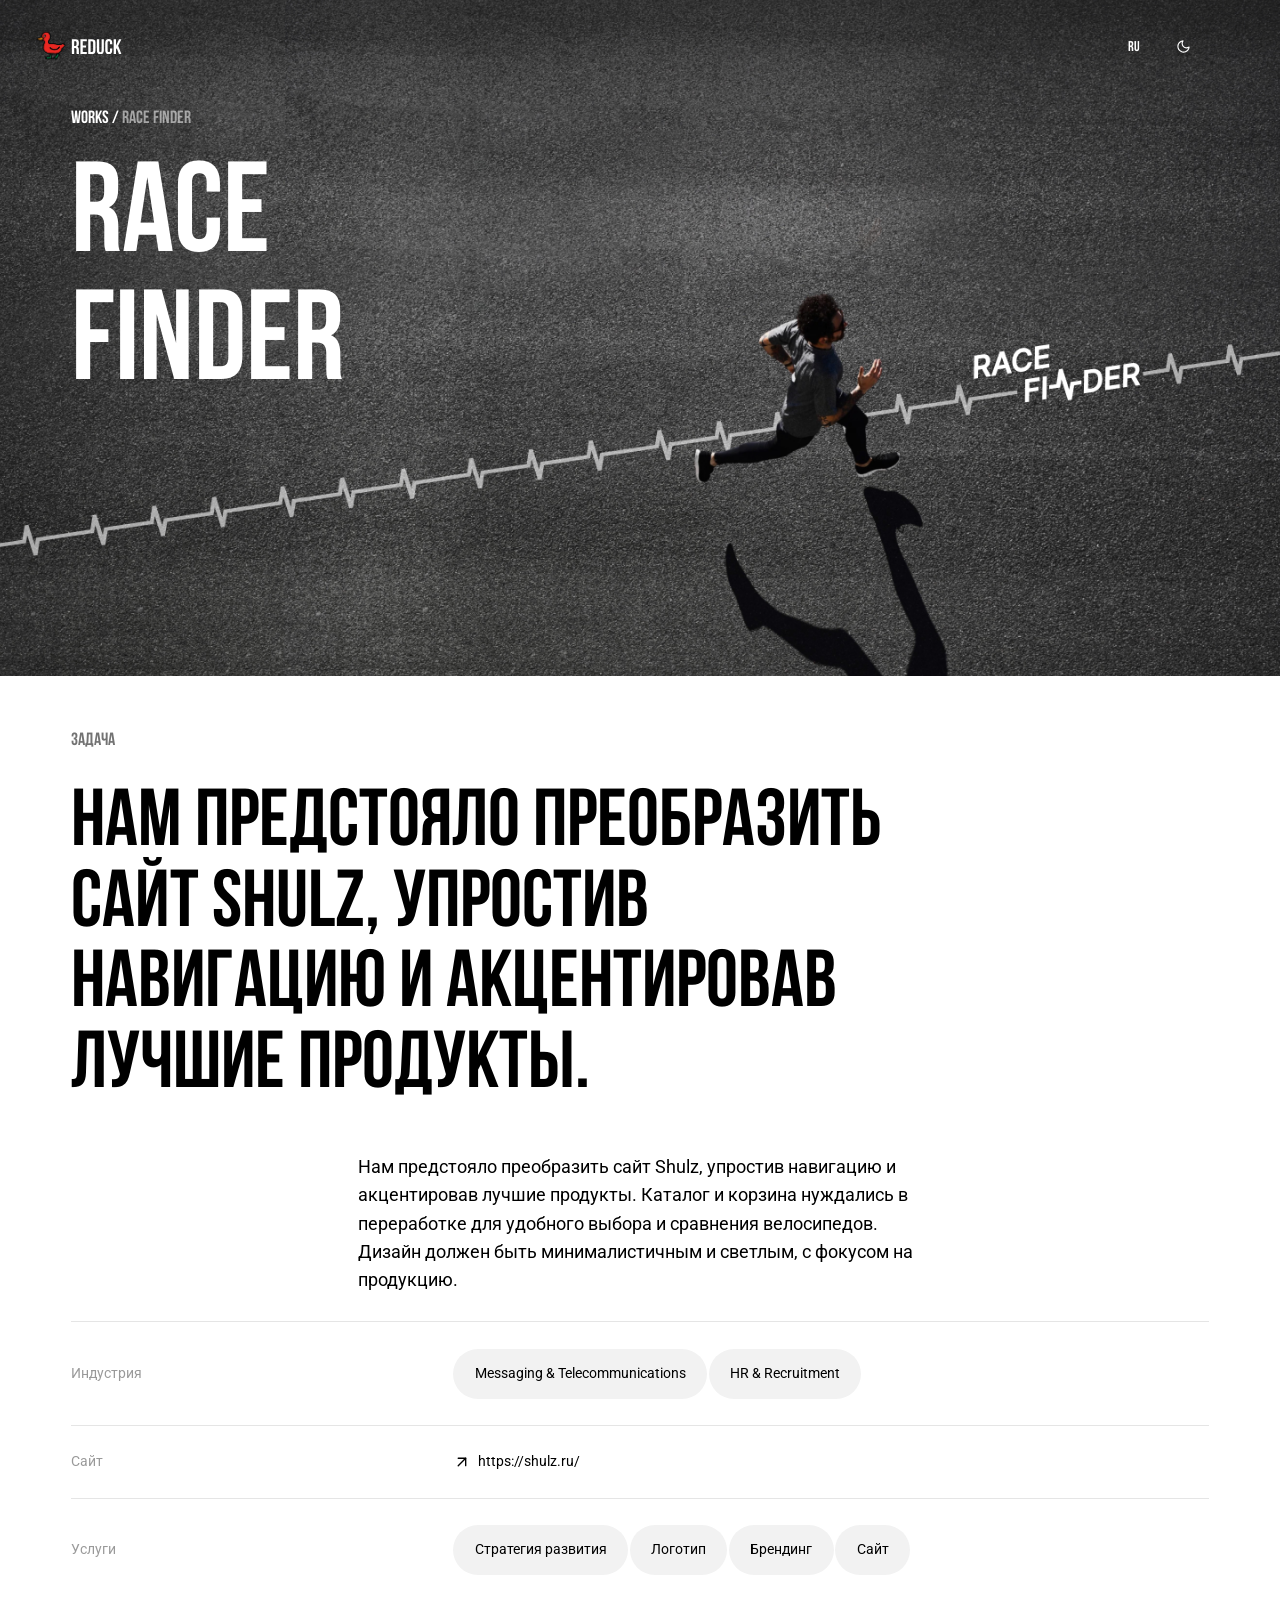
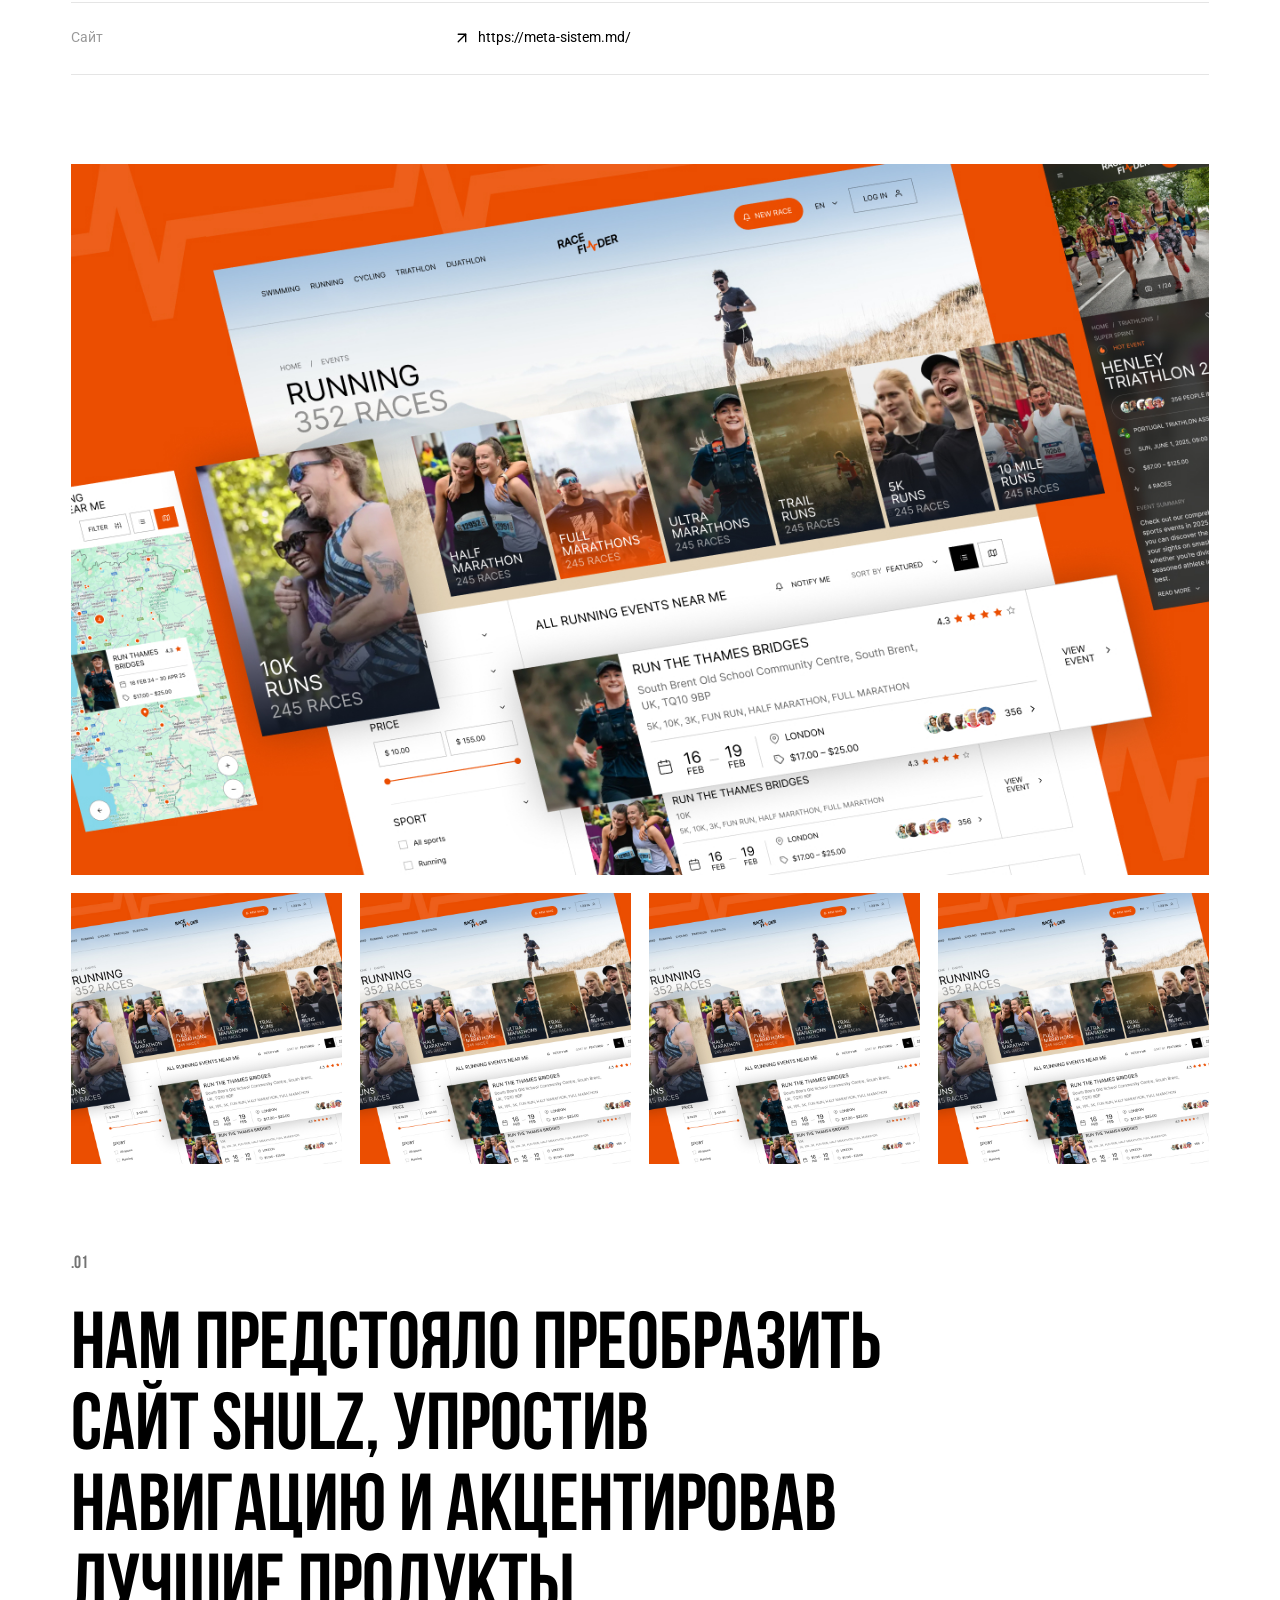
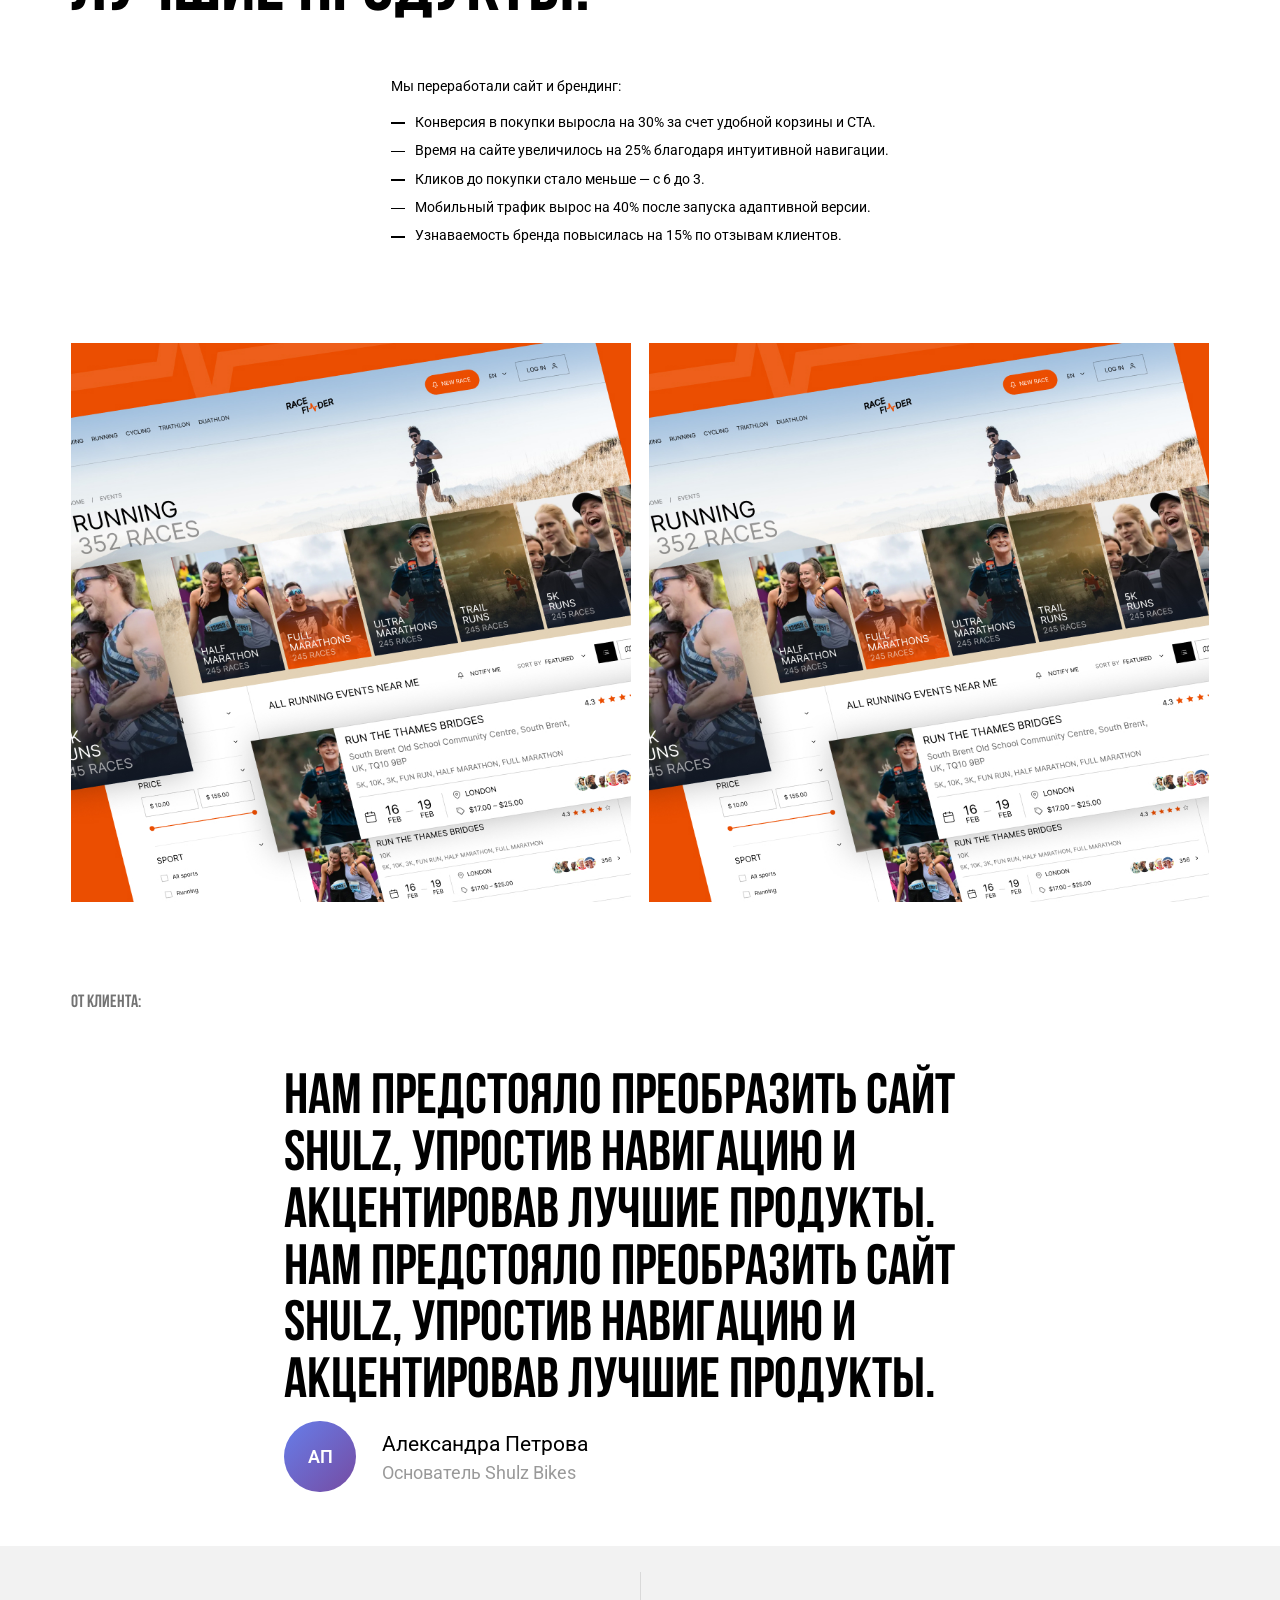
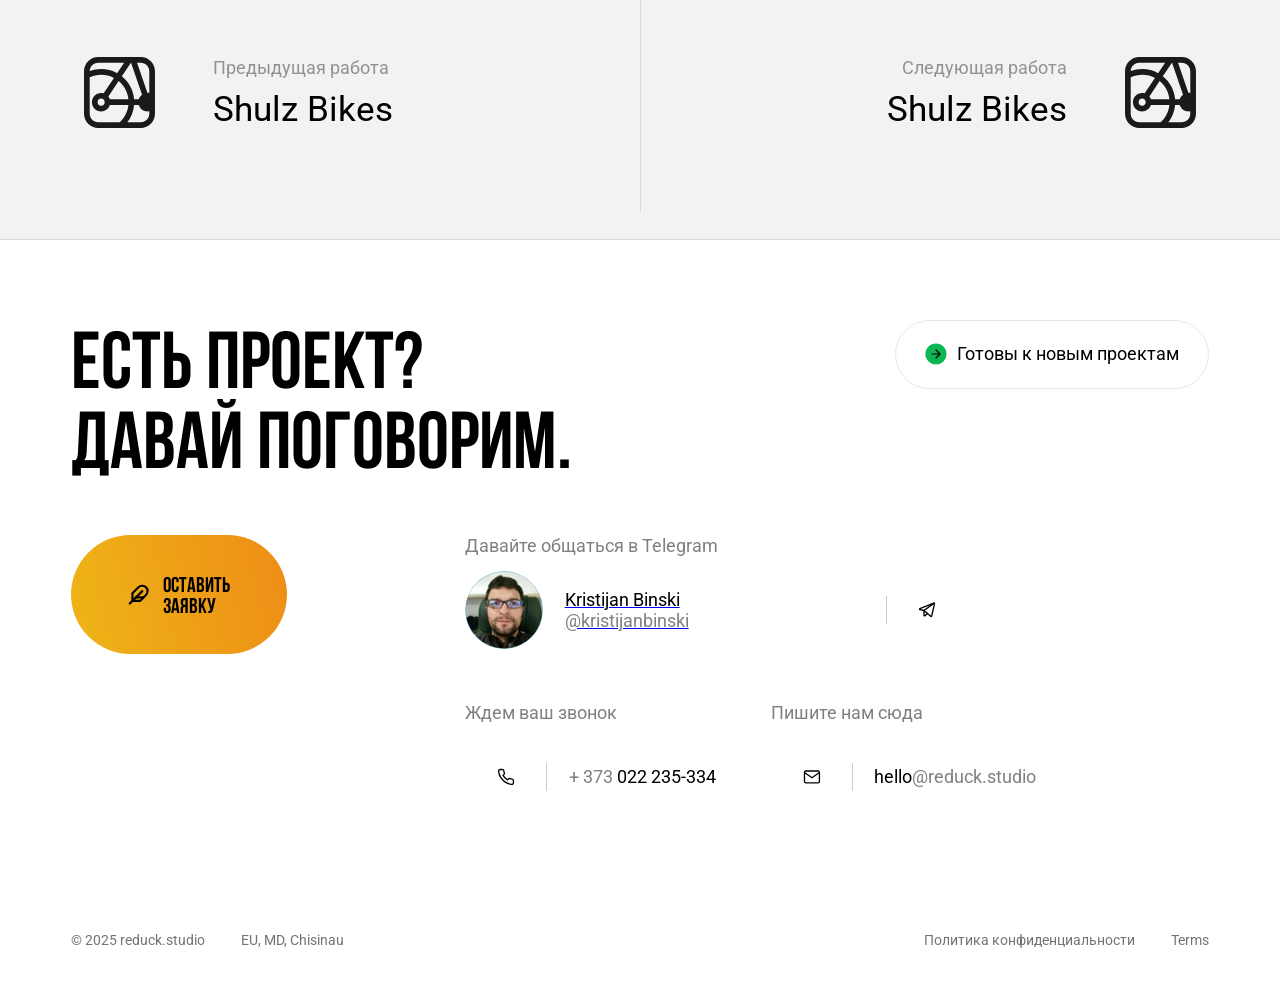
==== commit e56d9371: "Added animation to logo. Add mobile CTA checkpoint and improve mobile layout   - Add separate bottom" ====
--- a/products/race-finder/index.html
+++ b/products/race-finder/index.html
@@ -33,8 +33,35 @@
   </head>
   <body class="productpage">
     <header>
-  <div class="logo">
-    <img src="/assets/images/logo.svg" alt="Reduck Studio" width="160" height="40" />
+  <div class="logo" role="img" aria-label="Reduck Studio">
+    <svg
+      class="logo-text logo-text--reduck"
+      viewBox="0 13 57 17"
+      fill="none"
+      xmlns="http://www.w3.org/2000/svg"
+    >
+      <path
+        d="M6.48 30C6.384 29.728 6.32 29.472 6.288 29.232C6.256 28.992 6.24 28.56 6.24 27.936V25.296C6.24 24.528 6.104 23.984 5.832 23.664C5.56 23.328 5.12 23.16 4.512 23.16H3.6V30H0.96V13.2H4.944C6.304 13.2 7.296 13.52 7.92 14.16C8.544 14.784 8.856 15.752 8.856 17.064V18.384C8.856 20.112 8.28 21.248 7.128 21.792C7.752 22.048 8.2 22.48 8.472 23.088C8.744 23.68 8.88 24.44 8.88 25.368V27.96C8.88 28.44 8.896 28.832 8.928 29.136C8.96 29.424 9.04 29.712 9.168 30H6.48ZM3.6 20.76H4.632C5.16 20.76 5.552 20.624 5.808 20.352C6.08 20.08 6.216 19.624 6.216 18.984V17.328C6.216 16.72 6.104 16.28 5.88 16.008C5.672 15.736 5.336 15.6 4.872 15.6H3.6V20.76ZM16.8803 20.28V22.68H13.2563V27.6H17.8163V30H10.6163V13.2H17.8163V15.6H13.2563V20.28H16.8803ZM23.6282 13.2C24.9402 13.2 25.9242 13.552 26.5802 14.256C27.2362 14.96 27.5642 15.992 27.5642 17.352V25.848C27.5642 27.208 27.2362 28.24 26.5802 28.944C25.9242 29.648 24.9402 30 23.6282 30H19.4522V13.2H23.6282ZM22.0922 27.6H23.5802C24.0122 27.6 24.3402 27.472 24.5642 27.216C24.8042 26.96 24.9242 26.544 24.9242 25.968V17.232C24.9242 16.656 24.8042 16.24 24.5642 15.984C24.3402 15.728 24.0122 15.6 23.5802 15.6H22.0922V27.6ZM31.7691 26.16C31.7691 27.248 32.2251 27.792 33.1371 27.792C34.0491 27.792 34.5051 27.248 34.5051 26.16V13.2H37.0011V25.992C37.0011 27.352 36.6651 28.4 35.9931 29.136C35.3211 29.856 34.3451 30.216 33.0651 30.216C31.7851 30.216 30.8091 29.856 30.1371 29.136C29.4651 28.4 29.1291 27.352 29.1291 25.992V13.2H31.7691V26.16ZM46.4676 25.968C46.4676 27.328 46.1316 28.376 45.4596 29.112C44.7876 29.832 43.8116 30.192 42.5316 30.192C41.2516 30.192 40.2756 29.832 39.6036 29.112C38.9316 28.376 38.5956 27.328 38.5956 25.968V17.232C38.5956 15.872 38.9316 14.832 39.6036 14.112C40.2756 13.376 41.2516 13.008 42.5316 13.008C43.8116 13.008 44.7876 13.376 45.4596 14.112C46.1316 14.832 46.4676 15.872 46.4676 17.232V18.864H43.9716V17.064C43.9716 15.96 43.5156 15.408 42.6036 15.408C41.6916 15.408 41.2356 15.96 41.2356 17.064V26.136C41.2356 27.224 41.6916 27.768 42.6036 27.768C43.5156 27.768 43.9716 27.224 43.9716 26.136V23.736H46.4676V25.968ZM50.7094 24.84V30H48.0694V13.2H50.7094V20.52L54.1654 13.2H56.8054L53.1334 20.688L56.8054 30H54.0934L51.5254 23.304L50.7094 24.84Z"
+        fill="currentColor"
+      />
+    </svg>
+
+    <div class="logo-duck">
+      <img class="duck-gif" src="/assets/images/logo-gifs/idle.png" alt="" />
+    </div>
+
+    <svg
+      class="logo-text logo-text--studio"
+      viewBox="109 13 51 17"
+      fill="none"
+      xmlns="http://www.w3.org/2000/svg"
+    >
+      <path
+        d="M109.624 17.232C109.624 15.872 109.952 14.832 110.608 14.112C111.264 13.376 112.232 13.008 113.512 13.008C114.792 13.008 115.76 13.376 116.416 14.112C117.072 14.832 117.4 15.872 117.4 17.232V17.76H114.904V17.064C114.904 16.488 114.792 16.072 114.568 15.816C114.344 15.544 114.016 15.408 113.584 15.408C113.152 15.408 112.824 15.544 112.6 15.816C112.376 16.072 112.264 16.488 112.264 17.064C112.264 17.768 112.448 18.384 112.816 18.912C113.2 19.44 113.768 20.04 114.52 20.712C115.144 21.288 115.648 21.8 116.032 22.248C116.416 22.68 116.744 23.208 117.016 23.832C117.288 24.456 117.424 25.168 117.424 25.968C117.424 27.328 117.088 28.376 116.416 29.112C115.744 29.832 114.768 30.192 113.488 30.192C112.208 30.192 111.232 29.832 110.56 29.112C109.888 28.376 109.552 27.328 109.552 25.968V24.936H112.048V26.136C112.048 27.224 112.504 27.768 113.416 27.768C114.328 27.768 114.784 27.224 114.784 26.136C114.784 25.432 114.592 24.816 114.208 24.288C113.84 23.76 113.28 23.16 112.528 22.488C111.904 21.912 111.4 21.408 111.016 20.976C110.632 20.528 110.304 19.992 110.032 19.368C109.76 18.744 109.624 18.032 109.624 17.232ZM126.329 13.2V15.6H123.569V30H120.929V15.6H118.169V13.2H126.329ZM130.011 26.16C130.011 27.248 130.467 27.792 131.379 27.792C132.291 27.792 132.747 27.248 132.747 26.16V13.2H135.243V25.992C135.243 27.352 134.907 28.4 134.235 29.136C133.563 29.856 132.587 30.216 131.307 30.216C130.027 30.216 129.051 29.856 128.379 29.136C127.707 28.4 127.371 27.352 127.371 25.992V13.2H130.011V26.16ZM141.23 13.2C142.542 13.2 143.526 13.552 144.182 14.256C144.838 14.96 145.166 15.992 145.166 17.352V25.848C145.166 27.208 144.838 28.24 144.182 28.944C143.526 29.648 142.542 30 141.23 30H137.054V13.2H141.23ZM139.694 27.6H141.182C141.614 27.6 141.942 27.472 142.166 27.216C142.406 26.96 142.526 26.544 142.526 25.968V17.232C142.526 16.656 142.406 16.24 142.166 15.984C141.942 15.728 141.614 15.6 141.182 15.6H139.694V27.6ZM149.491 13.2V30H146.851V13.2H149.491ZM151.205 17.232C151.205 15.888 151.549 14.848 152.237 14.112C152.925 13.376 153.917 13.008 155.213 13.008C156.509 13.008 157.501 13.376 158.189 14.112C158.877 14.848 159.221 15.888 159.221 17.232V25.968C159.221 27.312 158.877 28.352 158.189 29.088C157.501 29.824 156.509 30.192 155.213 30.192C153.917 30.192 152.925 29.824 152.237 29.088C151.549 28.352 151.205 27.312 151.205 25.968V17.232ZM153.845 26.136C153.845 27.24 154.301 27.792 155.213 27.792C156.125 27.792 156.581 27.24 156.581 26.136V17.064C156.581 15.96 156.125 15.408 155.213 15.408C154.301 15.408 153.845 15.96 153.845 17.064V26.136Z"
+        fill="currentColor"
+        fill-opacity="0.55"
+      />
+    </svg>
   </div>
   <div class="nav-buttons">
     <button class="nav-button">Ru</button>
@@ -50,15 +77,61 @@
           fill="none"
           xmlns="http://www.w3.org/2000/svg"
         >
-          <circle cx="10" cy="10" r="3.5" stroke="var(--color-action-primary-normal)" stroke-width="1.5"/>
-          <path d="M10 2.5V4.5" stroke="var(--color-action-primary-normal)" stroke-width="1.5" stroke-linecap="round"/>
-          <path d="M10 15.5V17.5" stroke="var(--color-action-primary-normal)" stroke-width="1.5" stroke-linecap="round"/>
-          <path d="M17.5 10H15.5" stroke="var(--color-action-primary-normal)" stroke-width="1.5" stroke-linecap="round"/>
-          <path d="M4.5 10H2.5" stroke="var(--color-action-primary-normal)" stroke-width="1.5" stroke-linecap="round"/>
-          <path d="M15.3 4.7L13.9 6.1" stroke="var(--color-action-primary-normal)" stroke-width="1.5" stroke-linecap="round"/>
-          <path d="M6.1 13.9L4.7 15.3" stroke="var(--color-action-primary-normal)" stroke-width="1.5" stroke-linecap="round"/>
-          <path d="M15.3 15.3L13.9 13.9" stroke="var(--color-action-primary-normal)" stroke-width="1.5" stroke-linecap="round"/>
-          <path d="M6.1 6.1L4.7 4.7" stroke="var(--color-action-primary-normal)" stroke-width="1.5" stroke-linecap="round"/>
+          <circle
+            cx="10"
+            cy="10"
+            r="3.5"
+            stroke="var(--color-action-primary-normal)"
+            stroke-width="1.5"
+          />
+          <path
+            d="M10 2.5V4.5"
+            stroke="var(--color-action-primary-normal)"
+            stroke-width="1.5"
+            stroke-linecap="round"
+          />
+          <path
+            d="M10 15.5V17.5"
+            stroke="var(--color-action-primary-normal)"
+            stroke-width="1.5"
+            stroke-linecap="round"
+          />
+          <path
+            d="M17.5 10H15.5"
+            stroke="var(--color-action-primary-normal)"
+            stroke-width="1.5"
+            stroke-linecap="round"
+          />
+          <path
+            d="M4.5 10H2.5"
+            stroke="var(--color-action-primary-normal)"
+            stroke-width="1.5"
+            stroke-linecap="round"
+          />
+          <path
+            d="M15.3 4.7L13.9 6.1"
+            stroke="var(--color-action-primary-normal)"
+            stroke-width="1.5"
+            stroke-linecap="round"
+          />
+          <path
+            d="M6.1 13.9L4.7 15.3"
+            stroke="var(--color-action-primary-normal)"
+            stroke-width="1.5"
+            stroke-linecap="round"
+          />
+          <path
+            d="M15.3 15.3L13.9 13.9"
+            stroke="var(--color-action-primary-normal)"
+            stroke-width="1.5"
+            stroke-linecap="round"
+          />
+          <path
+            d="M6.1 6.1L4.7 4.7"
+            stroke="var(--color-action-primary-normal)"
+            stroke-width="1.5"
+            stroke-linecap="round"
+          />
         </svg>
         <!-- Moon icon (visible in light theme) -->
         <svg
@@ -83,7 +156,12 @@
 </header>
  
 
-<section class="hero container" style="background-image: url('/assets/images/products/race-finder/race-finder-hero.jpg')">
+<section
+  class="hero container"
+  
+  style="background-image: url('/assets/images/products/race-finder/race-finder-hero.jpg')"
+  
+>
   <nav class="breadcrumb" aria-label="Breadcrumb">
     <a href="/#projects" class="breadcrumb-link">works</a>
     <span class="breadcrumb-separator">/</span>
@@ -120,21 +198,22 @@
           
         </div>
       </div>
-      
-
-      
+       
       <div class="project-meta-row">
         <h4 class="project-meta-label">Сайт</h4>
         <div class="project-meta-content">
-          <a href="https://shulz.ru/" class="project-meta-link" target="_blank" rel="noopener noreferrer">
+          <a
+            href="https://shulz.ru/"
+            class="project-meta-link"
+            target="_blank"
+            rel="noopener noreferrer"
+          >
             <svg width="20" height="20" viewBox="0 0 20 20" fill="none" xmlns="http://www.w3.org/2000/svg"><path d="M5.83594 14.1666L14.1693 5.83325" stroke="currentColor" stroke-width="1.5" stroke-linecap="round" stroke-linejoin="round"/><path d="M5.83594 5.83325H14.1693V14.1666" stroke="currentColor" stroke-width="1.5" stroke-linecap="round" stroke-linejoin="round"/></svg>
             <span>https://shulz.ru/</span>
           </a>
         </div>
       </div>
-      
-
-      
+       
       <div class="project-meta-row">
         <h4 class="project-meta-label">Услуги</h4>
         <div class="project-meta-tags">
@@ -149,28 +228,27 @@
           
         </div>
       </div>
-      
-
-      
+       
       <div class="project-meta-row">
         <h4 class="project-meta-label">Сайт</h4>
         <div class="project-meta-content">
-          <a href="https://meta-sistem.md/" class="project-meta-link" target="_blank" rel="noopener noreferrer">
+          <a
+            href="https://meta-sistem.md/"
+            class="project-meta-link"
+            target="_blank"
+            rel="noopener noreferrer"
+          >
             <svg width="20" height="20" viewBox="0 0 20 20" fill="none" xmlns="http://www.w3.org/2000/svg"><path d="M5.83594 14.1666L14.1693 5.83325" stroke="currentColor" stroke-width="1.5" stroke-linecap="round" stroke-linejoin="round"/><path d="M5.83594 5.83325H14.1693V14.1666" stroke="currentColor" stroke-width="1.5" stroke-linecap="round" stroke-linejoin="round"/></svg>
             <span>https://meta-sistem.md/</span>
           </a>
         </div>
       </div>
       
-
-    </div>
-    
-  </div>
-
-  
-  
-  
-  
+    </div>
+    
+  </div>
+
+     
   <div class="project-gallery">
     
     <div class="project-gallery-single">
@@ -178,9 +256,7 @@
     </div>
     
   </div>
-  
-  
-  
+    
   <div class="project-gallery">
     
     <div class="project-gallery-grid-4">
@@ -196,12 +272,7 @@
     </div>
     
   </div>
-  
-  
-  
-  
-
-  
+      
   <div class="project-overview-content">
     <div class="project-overview-main">
       <h3 class="project-overview-label">.01</h3>
@@ -213,8 +284,7 @@
       <ul class="project-overview-list">
         
         <h4 class="project-overview-list_title">Мы переработали сайт и брендинг:</h4>
-        
-        
+         
         <li>Конверсия в покупки выросла на 30% за счет удобной корзины и CTA.</li>
         
         <li>Время на сайте увеличилось на 25% благодаря интуитивной навигации.</li>
@@ -232,14 +302,7 @@
     
   </div>
 
-  
-  
-  
-  
-  
-  
-  
-  
+         
   <div class="project-gallery">
     
     <div class="project-gallery-grid-2">
@@ -251,17 +314,13 @@
     </div>
     
   </div>
-  
-  
-
-  
+    
 </section>
 
 
 <section class="client-testimonial container">
   <p class="testimonial-label">От клиента:</p>
   <div class="testimonial-content">
-
     <blockquote class="testimonial-quote">Нам предстояло преобразить сайт Shulz, упростив навигацию и акцентировав лучшие продукты. Нам предстояло преобразить сайт Shulz, упростив навигацию и акцентировав лучшие продукты.</blockquote>
 
     <div class="testimonial-author">
@@ -275,14 +334,16 @@
     </div>
   </div>
 </section>
-
-
-
+ 
 <section class="project-navigation">
   
   <a href="/products/shulz/" class="project-nav-item project-nav-prev">
     <div class="project-logo">
-      <img src="/assets/images/shulz.svg" alt="Shulz Bikes" loading="lazy" />
+      <img
+        src="/assets/images/shulz.svg"
+        alt="Shulz Bikes"
+        loading="lazy"
+      />
     </div>
     <div class="project-nav-info">
       <span class="project-nav-label">Предыдущая работа</span>
@@ -300,14 +361,16 @@
       <h3 class="project-nav-title">Shulz Bikes</h3>
     </div>
     <div class="project-logo">
-      <img src="/assets/images/shulz.svg" alt="Shulz Bikes" loading="lazy" />
+      <img
+        src="/assets/images/shulz.svg"
+        alt="Shulz Bikes"
+        loading="lazy"
+      />
     </div>
   </a>
   
 </section>
-
-
-<section class="contact-section container">
+ <section class="contact-section container">
   <div class="statement">
     <h2>
       Есть проект? <em><br />Давай поговорим.</em>
@@ -351,7 +414,13 @@
 
   <div class="contact-cta-row">
     <button class="cta-button cta-button--static">
-      <svg width="24" height="24" viewBox="0 0 24 24" fill="none" xmlns="http://www.w3.org/2000/svg">
+      <svg
+        width="24"
+        height="24"
+        viewBox="0 0 24 24"
+        fill="none"
+        xmlns="http://www.w3.org/2000/svg"
+      >
         <g clip-path="url(#clip0_cta_static)">
           <path
             d="M20.24 12.24C21.3658 11.1142 21.9983 9.58722 21.9983 7.99504C21.9983 6.40285 21.3658 4.87588 20.24 3.75004C19.1142 2.62419 17.5872 1.9917 15.995 1.9917C14.4028 1.9917 12.8758 2.62419 11.75 3.75004L5 10.5V19H13.5L20.24 12.24Z"
@@ -385,59 +454,21 @@
     </button>
 
     <div class="contact-cta_footer">
-    <div class="contact-methods">
-      <div class="contact-method">
-        <h3>Давайте общаться в Telegram</h3>
-        <a
-          href="https://t.me/kristijanbinski"
-          class="telegram-contact"
-          target="_blank"
-          rel="noopener noreferrer"
-        >
-          <img src="/assets/images/avatar.png" alt="Kristijan Binski" />
-          <div class="contact-details">
-            <h4>Kristijan Binski</h4>
-            <p>@kristijanbinski</p>
-          </div>
-          <div class="telegram-icon">
-            <svg
-              width="20"
-              height="20"
-              viewBox="0 0 20 20"
-              fill="none"
-              xmlns="http://www.w3.org/2000/svg"
-            >
-              <path
-                d="M6.66667 10.5752L14.1583 17.1669C14.2449 17.2435 14.3499 17.2963 14.4631 17.3201C14.5763 17.3439 14.6937 17.3378 14.8038 17.3025C14.9139 17.2672 15.0129 17.2039 15.0912 17.1187C15.1694 17.0336 15.2241 16.9296 15.25 16.8169L18.3833 3.13352C18.4096 3.01568 18.4034 2.89291 18.3653 2.77833C18.3273 2.66375 18.2588 2.56165 18.1673 2.48294C18.0757 2.40423 17.9645 2.35185 17.8455 2.33141C17.7266 2.31096 17.6042 2.32321 17.4917 2.36685L2.10834 8.40852C1.49167 8.65019 1.57501 9.55019 2.22501 9.68352L6.66667 10.5752Z"
-                stroke="var(--color-content-general-primary)"
-                stroke-width="1.5"
-                stroke-linecap="round"
-                stroke-linejoin="round"
-              />
-              <path
-                d="M6.66675 10.575L18.0084 2.3833"
-                stroke="var(--color-content-general-primary)"
-                stroke-width="1.5"
-                stroke-linecap="round"
-                stroke-linejoin="round"
-              />
-              <path
-                d="M10.4084 13.8669L7.80841 16.4669C7.71566 16.5611 7.59699 16.6255 7.4675 16.6521C7.33801 16.6787 7.20353 16.6662 7.08117 16.6162C6.9588 16.5662 6.85407 16.4809 6.78028 16.3712C6.70649 16.2615 6.66697 16.1324 6.66675 16.0002V10.5752"
-                stroke="var(--color-content-general-primary)"
-                stroke-width="1.5"
-                stroke-linecap="round"
-                stroke-linejoin="round"
-              />
-            </svg>
-          </div>
-        </a>
-      </div>
-
-      <div class="contact-options">
-        <div class="contact-option">
-          <h4>Ждем ваш звонок</h4>
-          <div class="contact-link">
-            <div class="contact-link__icon">
+      <div class="contact-methods">
+        <div class="contact-method">
+          <h3>Давайте общаться в Telegram</h3>
+          <a
+            href="https://t.me/kristijanbinski"
+            class="telegram-contact"
+            target="_blank"
+            rel="noopener noreferrer"
+          >
+            <img src="/assets/images/avatar.png" alt="Kristijan Binski" />
+            <div class="contact-details">
+              <h4>Kristijan Binski</h4>
+              <p>@kristijanbinski</p>
+            </div>
+            <div class="telegram-icon">
               <svg
                 width="20"
                 height="20"
@@ -446,7 +477,21 @@
                 xmlns="http://www.w3.org/2000/svg"
               >
                 <path
-                  d="M18.3333 14.0999V16.5999C18.3343 16.832 18.2867 17.0617 18.1937 17.2744C18.1008 17.487 17.9644 17.6779 17.7934 17.8348C17.6224 17.9917 17.4205 18.1112 17.2006 18.1855C16.9808 18.2599 16.7478 18.2875 16.5167 18.2666C13.9523 17.988 11.4892 17.1117 9.32498 15.7083C7.31151 14.4288 5.60443 12.7217 4.32499 10.7083C2.91663 8.53426 2.04019 6.05908 1.76665 3.48325C1.74583 3.25281 1.77321 3.02055 1.84707 2.80127C1.92092 2.58199 2.03963 2.38049 2.19562 2.2096C2.35162 2.03871 2.54149 1.90218 2.75314 1.80869C2.9648 1.7152 3.1936 1.6668 3.42499 1.66658H5.92499C6.32941 1.6626 6.72148 1.80582 7.02812 2.06953C7.33476 2.33324 7.53505 2.69946 7.59165 3.09992C7.69717 3.89997 7.89286 4.68552 8.17499 5.44158C8.2871 5.73985 8.31137 6.06401 8.24491 6.37565C8.17844 6.68729 8.02404 6.97334 7.79998 7.19992L6.74165 8.25825C7.92795 10.3445 9.65536 12.072 11.7417 13.2583L12.8 12.1999C13.0266 11.9759 13.3126 11.8215 13.6243 11.755C13.9359 11.6885 14.26 11.7128 14.5583 11.8249C15.3144 12.107 16.0999 12.3027 16.9 12.4083C17.3048 12.4654 17.6745 12.6693 17.9388 12.9812C18.203 13.2931 18.3435 13.6912 18.3333 14.0999Z"
+                  d="M6.66667 10.5752L14.1583 17.1669C14.2449 17.2435 14.3499 17.2963 14.4631 17.3201C14.5763 17.3439 14.6937 17.3378 14.8038 17.3025C14.9139 17.2672 15.0129 17.2039 15.0912 17.1187C15.1694 17.0336 15.2241 16.9296 15.25 16.8169L18.3833 3.13352C18.4096 3.01568 18.4034 2.89291 18.3653 2.77833C18.3273 2.66375 18.2588 2.56165 18.1673 2.48294C18.0757 2.40423 17.9645 2.35185 17.8455 2.33141C17.7266 2.31096 17.6042 2.32321 17.4917 2.36685L2.10834 8.40852C1.49167 8.65019 1.57501 9.55019 2.22501 9.68352L6.66667 10.5752Z"
+                  stroke="var(--color-content-general-primary)"
+                  stroke-width="1.5"
+                  stroke-linecap="round"
+                  stroke-linejoin="round"
+                />
+                <path
+                  d="M6.66675 10.575L18.0084 2.3833"
+                  stroke="var(--color-content-general-primary)"
+                  stroke-width="1.5"
+                  stroke-linecap="round"
+                  stroke-linejoin="round"
+                />
+                <path
+                  d="M10.4084 13.8669L7.80841 16.4669C7.71566 16.5611 7.59699 16.6255 7.4675 16.6521C7.33801 16.6787 7.20353 16.6662 7.08117 16.6162C6.9588 16.5662 6.85407 16.4809 6.78028 16.3712C6.70649 16.2615 6.66697 16.1324 6.66675 16.0002V10.5752"
                   stroke="var(--color-content-general-primary)"
                   stroke-width="1.5"
                   stroke-linecap="round"
@@ -454,48 +499,75 @@
                 />
               </svg>
             </div>
-            <span><em>+ 373</em> 022 235-334</span>
+          </a>
+        </div>
+
+        <div class="contact-options">
+          <div class="contact-option">
+            <h4>Ждем ваш звонок</h4>
+            <div class="contact-link">
+              <div class="contact-link__icon">
+                <svg
+                  width="20"
+                  height="20"
+                  viewBox="0 0 20 20"
+                  fill="none"
+                  xmlns="http://www.w3.org/2000/svg"
+                >
+                  <path
+                    d="M18.3333 14.0999V16.5999C18.3343 16.832 18.2867 17.0617 18.1937 17.2744C18.1008 17.487 17.9644 17.6779 17.7934 17.8348C17.6224 17.9917 17.4205 18.1112 17.2006 18.1855C16.9808 18.2599 16.7478 18.2875 16.5167 18.2666C13.9523 17.988 11.4892 17.1117 9.32498 15.7083C7.31151 14.4288 5.60443 12.7217 4.32499 10.7083C2.91663 8.53426 2.04019 6.05908 1.76665 3.48325C1.74583 3.25281 1.77321 3.02055 1.84707 2.80127C1.92092 2.58199 2.03963 2.38049 2.19562 2.2096C2.35162 2.03871 2.54149 1.90218 2.75314 1.80869C2.9648 1.7152 3.1936 1.6668 3.42499 1.66658H5.92499C6.32941 1.6626 6.72148 1.80582 7.02812 2.06953C7.33476 2.33324 7.53505 2.69946 7.59165 3.09992C7.69717 3.89997 7.89286 4.68552 8.17499 5.44158C8.2871 5.73985 8.31137 6.06401 8.24491 6.37565C8.17844 6.68729 8.02404 6.97334 7.79998 7.19992L6.74165 8.25825C7.92795 10.3445 9.65536 12.072 11.7417 13.2583L12.8 12.1999C13.0266 11.9759 13.3126 11.8215 13.6243 11.755C13.9359 11.6885 14.26 11.7128 14.5583 11.8249C15.3144 12.107 16.0999 12.3027 16.9 12.4083C17.3048 12.4654 17.6745 12.6693 17.9388 12.9812C18.203 13.2931 18.3435 13.6912 18.3333 14.0999Z"
+                    stroke="var(--color-content-general-primary)"
+                    stroke-width="1.5"
+                    stroke-linecap="round"
+                    stroke-linejoin="round"
+                  />
+                </svg>
+              </div>
+              <span><em>+ 373</em> 022 235-334</span>
+            </div>
           </div>
-        </div>
-
-        <div class="contact-option">
-          <h4>Пишите нам сюда</h4>
-          <div class="contact-link">
-            <div class="contact-link__icon">
-              <svg
-                width="20"
-                height="20"
-                viewBox="0 0 20 20"
-                fill="none"
-                xmlns="http://www.w3.org/2000/svg"
+
+          <div class="contact-option">
+            <h4>Пишите нам сюда</h4>
+            <div class="contact-link">
+              <div class="contact-link__icon">
+                <svg
+                  width="20"
+                  height="20"
+                  viewBox="0 0 20 20"
+                  fill="none"
+                  xmlns="http://www.w3.org/2000/svg"
+                >
+                  <path
+                    d="M3.33341 3.3335H16.6667C17.5834 3.3335 18.3334 4.0835 18.3334 5.00016V15.0002C18.3334 15.9168 17.5834 16.6668 16.6667 16.6668H3.33341C2.41675 16.6668 1.66675 15.9168 1.66675 15.0002V5.00016C1.66675 4.0835 2.41675 3.3335 3.33341 3.3335Z"
+                    stroke="var(--color-content-general-primary)"
+                    stroke-width="1.5"
+                    stroke-linecap="round"
+                    stroke-linejoin="round"
+                  />
+                  <path
+                    d="M18.3334 5L10.0001 10.8333L1.66675 5"
+                    stroke="var(--color-content-general-primary)"
+                    stroke-width="1.5"
+                    stroke-linecap="round"
+                    stroke-linejoin="round"
+                  />
+                </svg>
+              </div>
+              <span
+                >hello<em
+                  >@reduck.studio</em
+                ></span
               >
-                <path
-                  d="M3.33341 3.3335H16.6667C17.5834 3.3335 18.3334 4.0835 18.3334 5.00016V15.0002C18.3334 15.9168 17.5834 16.6668 16.6667 16.6668H3.33341C2.41675 16.6668 1.66675 15.9168 1.66675 15.0002V5.00016C1.66675 4.0835 2.41675 3.3335 3.33341 3.3335Z"
-                  stroke="var(--color-content-general-primary)"
-                  stroke-width="1.5"
-                  stroke-linecap="round"
-                  stroke-linejoin="round"
-                />
-                <path
-                  d="M18.3334 5L10.0001 10.8333L1.66675 5"
-                  stroke="var(--color-content-general-primary)"
-                  stroke-width="1.5"
-                  stroke-linecap="round"
-                  stroke-linejoin="round"
-                />
-              </svg>
             </div>
-            <span
-              >hello<em
-                >@reduck.studio</em
-              ></span
-            >
           </div>
         </div>
       </div>
     </div>
-    </div>
-  </div>
+  </div>
+
+  <div class="cta-checkpoint_bottom-mobile"></div>
+
 </section>
 
  <footer class="footer container">
--- a/assets/styles.compiled.css
+++ b/assets/styles.compiled.css
@@ -1 +1 @@
-@font-face{font-display:swap;font-family:Bebas Neue;font-style:normal;font-weight:700;src:url(/assets/fonts/BebasNeue/BebasNeue-Bold.otf) format("opentype")}:root{--space-2:0.13vw;--space-4:0.28vw;--space-6:0.4vw;--space-8:0.55vw;--space-10:0.7vw;--space-12:0.83vw;--space-14:0.97vw;--space-15:1.04vw;--space-16:1.1vw;--space-18:1.25vw;--space-20:1.4vw;--space-24:1.67vw;--space-27:1.875vw;--space-30:2.08vw;--space-32:2.22vw;--space-34:2.35vw;--space-36:2.5vw;--space-38:2.64vw;--space-40:2.78vw;--space-43:2.98vw;--space-48:3.33vw;--space-50:3.47vw;--space-56:3.89vw;--space-60:4.17vw;--space-64:4.44vw;--space-72:5vw;--space-75:5.21vw;--space-80:5.56vw;--space-85:5.9vw;--space-88:6.11vw;--space-90:6.25vw;--space-100:6.94vw;--space-108:7.5vw;--space-120:8.33vw;--space-146:10.15vw;--space-150:10.4vw;--space-158:11vw;--space-160:11.11vw;--space-173:12vw;--space-187:13vw;--space-200:13.89vw;--space-240:16.66vw;--space-270:18.75vw;--space-300:20.83vw;--space-320:22.22vw;--space-340:23.6vw;--space-400:27.78vw;--space-403:28vw;--space-420:29.2vw;--space-443:30.8vw;--space-562:39vw;--space-634:44vw;--space-720:50vw;--space-760:52.78vw;--space-800:55.56vw;--space-1000:69.44vw;--font-16:1.11vw;--font-20:1.39vw;--font-24:1.67vw;--font-28:1.95vw;--font-32:2.22vw;--font-40:2.77vw;--font-48:3.33vw;--font-56:3.9vw;--font-64:4.44vw;--font-90:6.3vw;--font-120:8.33vw;--font-144:10vw;--space-840:58.33vw}*,:after,:before{box-sizing:border-box}@media (prefers-reduced-motion:reduce){*,:after,:before{animation-duration:.01ms!important;animation-iteration-count:1!important;scroll-behavior:auto!important;transition-duration:.01ms!important}}*{margin:0;padding:0;transition:color .2s ease,background-color .2s ease,stroke .2s ease}@media (prefers-reduced-motion:no-preference){html{interpolate-size:allow-keywords}}body{-webkit-font-smoothing:antialiased;background-color:var(--color-bg-general-primary);color:var(--color-content-general-primary);font-family:Roboto,sans-serif;font-size:var(--font-20);font-weight:400;line-height:var(--font-24);margin:0}canvas,img,picture,svg,video{display:block}button,input,select,textarea{font:inherit}button{background:none;border:none;color:inherit;cursor:pointer}h1,h2,h3,h4,h5,h6,p{overflow-wrap:break-word}h1,h2,h3,h4,h5,h6{text-wrap:balance}h2{font-family:Bebas Neue,sans-serif;font-weight:700}.container{max-width:100%;padding:0 var(--space-80);transform-origin:top;width:100vw}.container-with_gradient{background:linear-gradient(1turn,hsla(0,0%,100%,.05),hsla(0,0%,100%,.022) 56.29%,hsla(0,0%,100%,0))}header{align-items:center;display:flex;justify-content:space-between;left:0;padding:var(--space-24) var(--space-80) 0;position:fixed;right:0;top:0;z-index:100}.homepage header{position:absolute}.logo img{height:var(--space-40);width:var(--space-160)}.sr-only{height:1px;margin:-1px;overflow:hidden;padding:0;position:absolute;width:1px;clip:rect(0,0,0,0);border-width:0;white-space:nowrap}.nav-button,.nav-buttons{align-items:center;display:flex;justify-content:center}.nav-button{color:var(--color-content-general-primary);font-family:Bebas Neue,sans-serif;font-size:var(--font-16);height:var(--space-56);line-height:var(--font-24);width:var(--space-56)}.nav-button svg,.theme-icons{height:var(--space-16);min-height:15px;min-width:15px;width:var(--space-16)}.theme-icons{overflow:hidden;position:relative}.theme-icon{height:100%;left:0;position:absolute;top:0;transition:transform .6s cubic-bezier(.34,1.56,.64,1),opacity .4s ease;width:100%}.theme-icon--sun{opacity:1;transform:translateY(0) rotate(0deg)}.theme-icon--moon{opacity:0;transform:translateY(100%) rotate(-30deg)}:root[data-theme=light] .theme-icon--sun{opacity:0;transform:translateY(-100%) rotate(30deg)}:root[data-theme=light] .theme-icon--moon{opacity:1;transform:translateY(0) rotate(0deg)}@media (prefers-reduced-motion:reduce){.theme-icon{transition:none}}.footer{padding-bottom:var(--space-40);padding-top:var(--space-40)}.footer-content{align-items:center;display:flex;justify-content:space-between}.footer-left{display:flex;gap:var(--space-40)}.footer-left span{color:var(--color-content-general-disabled);font-size:var(--font-16);line-height:var(--font-20)}.footer-right{display:flex;gap:var(--space-40)}.footer-right a{color:var(--color-content-general-disabled);font-size:var(--font-16);line-height:var(--font-20);text-decoration:none}:is(.footer-right a):hover{color:var(--color-content-general-primary)}.gradient-bg{--color1:57,107,244;--color2:77,100,255;--color3:100,130,255;--color4:50,140,244;--color5:80,90,200;--circle-size:80%;--blending:hard-light;height:100vh;left:0;opacity:.3;overflow:hidden;pointer-events:none;position:fixed;top:0;width:100vw;z-index:-1}.gradient-bg .svg-blur{display:none}.gradient-bg .noise-bg{height:100%;left:0;mix-blend-mode:soft-light;opacity:.3;position:absolute;top:0;width:100%;z-index:1}.gradient-bg .gradients-container{filter:url(#goo) blur(150px);height:100%;width:100%}@keyframes moveInCircle{0%{transform:rotate(0deg)}50%{transform:rotate(180deg)}to{transform:rotate(1turn)}}@keyframes moveVertical{0%{transform:translateY(-50%)}50%{transform:translateY(50%)}to{transform:translateY(-50%)}}@keyframes moveHorizontal{0%{transform:translateX(-50%) translateY(-10%)}50%{transform:translateX(50%) translateY(10%)}to{transform:translateX(-50%) translateY(-10%)}}.gradient-bg .g1{animation:moveVertical 30s ease infinite;background:radial-gradient(circle at center,rgba(var(--color1),.8) 0,rgba(var(--color1),0) 50%) no-repeat;transform-origin:center center}.gradient-bg .g1,.gradient-bg .g2{height:var(--circle-size);left:calc(50% - var(--circle-size)/2);mix-blend-mode:var(--blending);opacity:1;position:absolute;top:calc(50% - var(--circle-size)/2);width:var(--circle-size)}.gradient-bg .g2{animation:moveInCircle 20s infinite reverse;background:radial-gradient(circle at center,rgba(var(--color2),.8) 0,rgba(var(--color2),0) 50%) no-repeat;transform-origin:calc(50% - 400px)}.gradient-bg .g3{animation:moveInCircle 40s linear infinite;background:radial-gradient(circle at center,rgba(var(--color3),.8) 0,rgba(var(--color3),0) 50%) no-repeat;left:calc(50% - var(--circle-size)/2 - 500px);opacity:1;top:calc(50% - var(--circle-size)/2 + 200px);transform-origin:calc(50% + 400px)}.gradient-bg .g3,.gradient-bg .g4{height:var(--circle-size);mix-blend-mode:var(--blending);position:absolute;width:var(--circle-size)}.gradient-bg .g4{animation:moveHorizontal 40s ease infinite;background:radial-gradient(circle at center,rgba(var(--color4),.8) 0,rgba(var(--color4),0) 50%) no-repeat;left:calc(50% - var(--circle-size)/2);opacity:.7;top:calc(50% - var(--circle-size)/2);transform-origin:calc(50% - 200px)}.gradient-bg .g5{animation:moveInCircle 20s ease infinite;background:radial-gradient(circle at center,rgba(var(--color5),.8) 0,rgba(var(--color5),0) 50%) no-repeat;height:calc(var(--circle-size)*2);left:calc(50% - var(--circle-size));mix-blend-mode:var(--blending);opacity:1;position:absolute;top:calc(50% - var(--circle-size));transform-origin:calc(50% - 800px) calc(50% + 200px);width:calc(var(--circle-size)*2)}@media (prefers-reduced-motion:reduce){.gradient-bg .g1,.gradient-bg .g2,.gradient-bg .g3,.gradient-bg .g4,.gradient-bg .g5{animation:none}}.hero{height:var(--space-760);margin-bottom:var(--space-56);padding-top:var(--space-150)}.hero h1{color:var(--color-content-general-primary);font-family:Bebas Neue,sans-serif;font-size:var(--font-144);font-weight:700;line-height:var(--font-144);margin-bottom:var(--space-30);text-transform:uppercase}:is(.hero h1) em{color:var(--color-content-general-disabled);flex-wrap:wrap;font-style:normal}.hero-cta{align-items:end;display:flex;flex-wrap:wrap}.cta-checkpoint_top{height:1px;pointer-events:none;visibility:hidden;width:1px}@keyframes pulse{0%{box-shadow:0 0 0 0 var(--color-action-brand-normal)}35%{box-shadow:0 0 0 var(--space-24) rgba(255,230,0,0)}50%{box-shadow:0 0 0 0 rgba(255,230,0,0)}to{box-shadow:0 0 0 0 rgba(255,230,0,0)}}.cta-button{align-items:center;animation:pulse 4s infinite;background:linear-gradient(256.88deg,#ee8d17,#eeb517 100.75%);border-radius:var(--space-1000);color:var(--color-content-general-black);display:inline-flex;font-family:Bebas Neue,sans-serif;font-size:var(--font-24);font-weight:700;justify-content:center;left:var(--space-80);line-height:var(--font-24);padding:var(--space-43) var(--space-64);text-align:left;top:var(--button-top,calc(100vh - 50px));transition:background-color .2s,width .6s cubic-bezier(.4,0,.2,1),padding .6s cubic-bezier(.4,0,.2,1),font-size .6s cubic-bezier(.4,0,.2,1),opacity .3s ease-in-out,line-height .6s cubic-bezier(.4,0,.2,1),transform .6s cubic-bezier(.4,0,.2,1),top .3s cubic-bezier(.4,0,.2,1),left .3s cubic-bezier(.4,0,.2,1);will-change:top,bottom,padding,font-size;z-index:100}.cta-button:hover{animation:none;background-color:var(--color-action-brand-hover)}.cta-button svg{height:var(--space-24);margin-right:var(--space-16);transition:width .6s cubic-bezier(.4,0,.2,1),height .6s cubic-bezier(.4,0,.2,1);width:var(--space-24)}.cta-button.no-position-transition{transition:padding .6s cubic-bezier(.4,0,.2,1),font-size .6s cubic-bezier(.4,0,.2,1),line-height .6s cubic-bezier(.4,0,.2,1),background-color .2s}.cta-button.floating{font-size:calc(var(--font-24)/2);left:var(--space-50);line-height:calc(var(--font-24)/2);padding:var(--space-20) var(--space-32)}.cta-button.floating svg{height:var(--space-12);width:var(--space-12)}.contact-cta-row{align-items:flex-start;display:flex}.cta-button--static{display:none;flex-shrink:0;position:static}.productpage .cta-button--static{display:inline-flex}.productpage .contact-cta-row .contact-cta_footer{margin-left:var(--space-200)}.hero-contact{color:var(--color-content-general-tertiary);font-family:Roboto,sans-serif;margin-left:var(--space-443);width:var(--space-634)}.contact-description{color:var(--color-content-general-disabled);font-size:var(--font-24);line-height:var(--space-40);margin-bottom:var(--space-30)}.contact-card__text{font-size:var(--font-20);line-height:var(--font-24);margin-left:var(--space-32)}.contact-card__text em{color:var(--color-content-general-primary);font-style:normal}.contact-card{align-items:center;color:inherit;display:flex;text-decoration:none}.contact-card img{border-radius:50%;height:var(--space-88);width:var(--space-88)}.contact-card:hover em,.contact-card:hover path{color:var(--color-action-brand-normal);stroke:var(--color-action-brand-normal)}.contact-chat{background-color:var(--color-bg-general-quaternary);border-radius:50%;padding:var(--space-32)}.contact-chat svg{height:var(--space-24);width:var(--space-24)}.projects{margin-bottom:var(--space-90);padding-bottom:var(--space-100);position:relative}.projects:after{background-color:var(--color-border-general-primary);bottom:0;content:"";height:1px;left:var(--space-80);position:absolute;right:var(--space-80)}.projects h2{font-size:var(--font-90);font-weight:400;line-height:var(--font-90);margin-bottom:var(--space-30)}.projects-items{column-gap:var(--space-40);display:grid;grid-template-columns:repeat(2,1fr)}.project-card,.projects-items{position:relative}.project-card:hover h3{color:var(--color-action-brand-active)}.project-card:hover img{transform:scale(1.05)}.project-card:nth-child(odd){margin:var(--space-60) 0}.project-image{border-radius:var(--space-64);margin-bottom:var(--space-60);overflow:hidden}.project-image img{height:auto;transition:transform .3s ease;width:100%}.project-info{display:flex;flex-direction:column;gap:var(--space-16);justify-content:center;padding:0 var(--space-60)}.project-info,.project-info h3{color:var(--color-content-general-primary)}.project-info h3{font-family:Bebas Neue,sans-serif;font-size:var(--font-48);font-weight:700;line-height:var(--font-48)}.project-info p{color:var(--color-content-general-disabled);line-height:var(--font-32)}.project-info em{color:var(--color-content-general-primary);font-style:normal}.tags{display:flex;flex-wrap:wrap;gap:1px}.tag{background-color:var(--color-action-secondary-subtile-hover);border-radius:999px;color:var(--color-content-general-primary);font-size:var(--font-16);line-height:var(--font-20);padding:var(--space-24) var(--space-32)}.statement{align-items:start;display:flex;justify-content:space-between}.statement h2{font-size:var(--font-90);font-weight:400;line-height:var(--font-90);margin-bottom:var(--space-60);max-width:var(--space-1000)}.statement em,.statement h2{color:var(--color-content-general-primary)}.statement em{font-style:normal}.statement-icon{border:1px solid var(--color-border-general-primary);border-radius:50%;padding:var(--space-64)}.statement-icon svg{height:var(--space-32);width:var(--space-32)}.services{padding-bottom:var(--space-90);position:relative}.services-categories-container{align-items:stretch;display:flex;gap:var(--space-40)}.services-image{display:flex;flex-shrink:0;width:var(--space-400)}.services-image img{border-radius:var(--space-64);width:100%}.services-categories{display:grid;flex:1;gap:var(--space-8);grid-template-columns:1fr 1fr}.services-category{background-color:var(--color-bg-general-quaternary);border-radius:var(--space-64);display:flex;flex-direction:column;gap:var(--space-80);padding:var(--space-40)}.services-category:first-child{grid-column:1/-1}.category-title{color:var(--color-content-general-primary);font-family:Bebas Neue,sans-serif;font-size:var(--font-48);font-weight:700;line-height:var(--font-48)}.services-tags{display:flex;flex-wrap:wrap;gap:var(--space-2)}.service-tag{background-color:var(--color-action-secondary-subtile-hover);border-radius:999px;color:var(--color-content-general-primary);font-family:Roboto,sans-serif;font-size:var(--font-16);line-height:var(--font-20);padding:var(--space-24) var(--space-32)}.process{padding-bottom:var(--space-90);padding-top:var(--space-90)}.breakdown-phases{display:flex;position:relative}.phase-column{display:flex;flex-direction:column;flex-shrink:0;overflow:visible;width:var(--space-320)}.phase-column__title{position:relative}.phase-number{color:var(--color-content-general-disabled);font-family:Roboto,sans-serif;font-size:var(--font-16);left:calc(var(--space-24)*-1);line-height:var(--font-20);position:absolute;top:calc(var(--space-8)*-1)}.phase-column h5{color:var(--color-content-general-primary);font-family:Bebas Neue,sans-serif;font-size:var(--font-48);font-weight:700;line-height:var(--font-48);margin-bottom:var(--space-24);text-transform:uppercase}.phase-description{color:var(--color-content-general-disabled);font-family:Roboto,sans-serif;font-size:var(--font-20);line-height:var(--font-32);margin-bottom:var(--space-40);max-width:var(--space-240)}.phase-steps{align-items:flex-start;display:flex;flex-direction:column;gap:var(--space-2)}.phase-step__item{align-items:center;background-color:var(--color-action-secondary-subtile-disabled);border-radius:999px;display:flex;font-family:Roboto,sans-serif;font-size:var(--font-16);gap:var(--space-8);line-height:var(--font-20);padding:var(--space-16) var(--space-24) var(--space-16) var(--space-16);white-space:nowrap}.phase-step__item:nth-child(n+2){margin-left:var(--space-64)}.phase-step__item:nth-child(n+3){margin-left:calc(var(--space-64)*2)}.phase-step__item:nth-child(n+4){margin-left:calc(var(--space-64)*3)}.phase-step__item:nth-child(n+5){margin-left:calc(var(--space-64)*4)}.phase-step__item:nth-child(n+6){margin-left:calc(var(--space-64)*5)}.phase-step__number{align-items:center;background-color:var(--color-bg-general-quaternary);border-radius:50%;display:flex;height:2.78vw;justify-content:center;min-width:2.78vw}.phase-step__number,.phase-step__text{font-size:var(--font-16);line-height:var(--font-20)}.phase-step__text{color:var(--color-content-general-primary);font-weight:400}.contact-section{padding-bottom:var(--space-90);padding-top:var(--space-90)}.contact-status{align-items:center;border:1px solid var(--color-border-general-primary);border-radius:999px;display:flex;gap:var(--space-10);padding:var(--space-24) var(--space-32)}.contact-status span{color:var(--color-content-general-primary);font-size:var(--font-20);line-height:var(--font-24)}.contact-cta_footer{display:flex;margin-left:var(--space-443)}.cta-checkpoint_bottom{height:1px;pointer-events:none;visibility:hidden;width:1px}.contact-methods{display:flex;flex-direction:column;gap:var(--space-60)}.contact-method h3{color:var(--color-action-primary-disabled);font-size:var(--font-20);font-weight:400;line-height:var(--font-24);margin-bottom:var(--space-16)}.telegram-contact{align-items:center;background-color:var(--color-bg-general-quaternary);border-radius:999px;display:flex;padding-right:var(--space-32);position:relative;width:var(--space-562)}.telegram-contact img{border-radius:50%;height:var(--space-88);margin-right:var(--space-24);width:var(--space-88)}.contact-details{flex:1;position:relative}.contact-details h4{color:var(--color-content-general-primary);font-weight:400}.contact-details h4,.contact-details p{font-size:var(--font-20);line-height:var(--font-24)}.contact-details p{color:var(--color-action-primary-disabled)}.telegram-icon{display:flex;padding-left:var(--space-36);position:relative}.telegram-icon:after{border-right:1px solid var(--color-border-general-secondary);content:"";height:var(--space-32);left:0;position:absolute;top:calc(var(--space-6)*-1);width:1px}.telegram-icon svg{height:var(--space-20);width:var(--space-20)}.contact-options{display:flex;gap:var(--space-30)}.contact-option{flex:1}.contact-option h4{color:var(--color-action-primary-disabled);font-size:var(--font-20);font-weight:400;line-height:var(--font-24);margin-bottom:var(--space-16)}.contact-link{align-items:center;background-color:var(--color-bg-general-quaternary);border-radius:999px;display:flex;gap:1.7vw;justify-content:center;padding:var(--space-32) var(--space-32) var(--space-32) var(--space-36)}.contact-link span{color:var(--color-content-general-primary);font-size:var(--font-20);line-height:var(--font-24)}:is(.contact-link span) em{color:var(--color-action-primary-disabled);font-style:normal}.contact-link svg{height:var(--space-20);width:var(--space-20)}.contact-link__icon{display:flex;padding-right:var(--space-36);position:relative}.contact-link__icon:after{border-right:1px solid var(--color-border-general-secondary);content:"";height:var(--space-32);position:absolute;right:0;top:calc(var(--space-6)*-1);width:1px}.productpage .hero,.productpage header{--color-content-general-primary:#fff;--color-content-general-disabled:hsla(0,0%,100%,.55);--color-action-primary-normal:#fff}.productpage .hero{background-position:50%;background-repeat:no-repeat;background-size:cover;margin-bottom:0;padding-top:var(--space-120)}.breadcrumb{font-family:Bebas Neue,sans-serif;font-size:var(--font-20);font-weight:700;line-height:var(--font-24);margin-bottom:var(--space-16)}.breadcrumb-link,.breadcrumb-separator{color:var(--color-content-general-primary);text-decoration:none}.breadcrumb-current{color:var(--color-content-general-disabled)}.project-overview{background-color:var(--color-bg-general-primary);padding-top:var(--space-60)}.project-overview-main{font-family:Bebas Neue}.project-overview-content{display:flex;flex-direction:column;margin-bottom:var(--space-100)}.project-overview-content:last-child{margin-bottom:0}.project-overview-label{color:var(--color-content-general-disabled);font-size:var(--font-20);font-weight:700;line-height:var(--font-24);margin-bottom:var(--space-30)}.project-overview-title{color:var(--color-content-general-primary);font-size:var(--font-90);line-height:var(--font-90);margin-bottom:var(--space-60);max-width:var(--space-1000);text-wrap:pretty}.project-overview-description{align-self:center;color:var(--color-content-general-primary);max-width:var(--space-634)}.project-overview-description p{font-size:var(--font-20);line-height:var(--space-32);margin-bottom:var(--space-30)}.project-overview-list{font-size:var(--font-16);line-height:var(--font-24);list-style-type:none}.project-overview-list li{margin-bottom:var(--space-8);padding-left:var(--space-27);position:relative}:is(.project-overview-list li):before{background-color:var(--color-content-general-primary);content:"";height:var(--space-2);left:0;position:absolute;top:var(--space-12);width:var(--space-16)}.project-overview-list_title{font-weight:400;margin-bottom:var(--space-16)}.project-meta{display:flex;flex-direction:column}.project-meta-row{align-items:center;border-top:1px solid var(--color-border-general-primary);display:flex;padding:var(--space-30) 0}.project-meta-row:last-child{border-bottom:1px solid var(--color-border-general-primary)}.project-meta-item{display:flex;flex-direction:column;gap:var(--space-24)}.project-meta-label{color:var(--color-action-outline-hover);font-size:var(--font-16);font-weight:400;line-height:var(--font-20);margin-right:var(--space-340);width:var(--space-90)}.project-meta-content{display:flex;flex-wrap:wrap;gap:var(--space-2)}.project-meta-tags{display:flex}.project-meta-tag{background-color:var(--color-bg-general-secondary);border-radius:var(--space-30);padding:var(--space-18) var(--space-24)}.project-meta-link,.project-meta-tag{color:var(--color-content-general-primary);font-size:var(--font-16);line-height:var(--font-20);white-space:nowrap}.project-meta-link{align-items:center;display:inline-flex;gap:var(--space-8);text-decoration:none;transition:all .2s ease}.project-meta-link svg{height:var(--space-20);width:var(--space-20)}.project-meta-link:hover{text-decoration:underline}.project-meta-link:focus{outline:2px solid var(--color-action-primary-normal);outline-offset:2px}.project-gallery{margin-bottom:var(--space-100)}.project-gallery:has(+.project-gallery){margin-bottom:var(--space-20)}.project-gallery-single img{height:var(--space-800);object-fit:cover;width:100%}.project-gallery-grid-4{display:grid;gap:var(--space-20);grid-template-columns:repeat(4,1fr)}.project-gallery-grid-4 img{aspect-ratio:1;object-fit:cover;width:100%}.project-gallery-grid-2{display:grid;gap:var(--space-20);grid-template-columns:repeat(2,1fr)}.project-gallery-grid-2 img{aspect-ratio:1;object-fit:cover;width:100%}.client-testimonial{display:flex;flex-direction:column;padding-bottom:var(--space-60)}.testimonial-content{display:flex;flex-direction:column;gap:var(--space-16);margin:0 auto}.testimonial-label{color:var(--color-content-general-disabled);font-size:var(--font-20);line-height:var(--font-24);margin-bottom:var(--space-60)}.testimonial-label,.testimonial-quote{font-family:Bebas Neue;font-weight:700}.testimonial-quote{color:var(--color-content-general-primary);font-size:var(--font-64);line-height:var(--font-64);max-width:var(--space-800)}.testimonial-author{align-items:center;display:flex;gap:var(--space-30)}.author-avatar{background-color:var(--color-bg-general-secondary);border-radius:50%;height:var(--space-80);overflow:hidden;width:var(--space-80)}.author-avatar img{height:100%;object-fit:cover;object-position:center;width:100%}.author-info{display:flex;flex-direction:column;gap:var(--space-4)}.author-name{color:var(--color-content-general-primary);font-size:var(--font-24);font-weight:400;line-height:var(--font-32)}.author-title{color:var(--color-action-outline-hover);font-size:var(--font-20);line-height:var(--font-24)}.client-testimonial{opacity:0;transform:translateY(30px);transition:all .8s ease}.client-testimonial.animate-in{opacity:1;transform:translateY(0)}.testimonial-quote{opacity:0;transform:translateY(20px);transition:all .6s ease .2s}.client-testimonial.animate-in .testimonial-quote{opacity:1;transform:translateY(0)}.testimonial-author{opacity:0;transform:translateY(15px);transition:all .5s ease .4s}.client-testimonial.animate-in .testimonial-author{opacity:1;transform:translateY(0)}.project-navigation{background-color:var(--color-bg-general-secondary);border-bottom:1px solid var(--color-border-general-primary);justify-content:space-between;overflow:hidden}.project-nav-item,.project-navigation{align-items:center;display:flex;position:relative}.project-nav-item{cursor:pointer;flex:1;gap:var(--space-30);height:100%;padding:var(--space-90) 0;text-decoration:none;transition:all .3s ease}.project-nav-divider{background-color:var(--color-border-general-primary);height:var(--space-270);width:1px}.project-logo{border-radius:var(--space-40);height:var(--space-150);transition:transform .3s ease;width:var(--space-150)}.project-logo img{height:100%;object-fit:contain;width:100%}.project-nav-info{display:flex;flex-direction:column}.project-nav-prev{justify-content:flex-start;padding-left:var(--space-60)}.project-nav-prev .project-nav-info{text-align:left}.project-nav-prev:hover{transform:translateX(calc(var(--space-20)*-1))}.project-nav-next{justify-content:flex-end;padding-right:var(--space-60)}.project-nav-next .project-nav-info{text-align:right}.project-nav-next:hover{transform:translateX(var(--space-20))}.project-nav-label{color:var(--color-action-outline-hover);font-size:var(--font-20);line-height:var(--font-24);margin-bottom:var(--space-16)}.project-nav-title{color:var(--color-content-general-primary);font-size:var(--font-40);font-weight:400;line-height:var(--font-40);margin:0;max-width:var(--space-300);transition:color .3s ease}.project-navigation{opacity:0;transform:translateY(20px);transition:all .6s ease}.project-navigation.animate-in{opacity:1;transform:translateY(0)}.contact-form-modal{background-color:var(--color-bg-general-primary);box-shadow:-8px 0 24px rgba(0,0,0,.15);height:100vh;overflow-y:auto;position:fixed;right:-100%;top:0;transition:right .4s cubic-bezier(.4,0,.2,1);width:var(--space-840);z-index:2000}.contact-form-modal.open{right:0}.contact-form-overlay{background-color:rgba(0,0,0,.6);height:100%;left:0;opacity:0;position:fixed;top:0;transition:opacity .4s ease,visibility .4s ease;visibility:hidden;width:100%;z-index:1999}.contact-form-overlay.open{opacity:1;visibility:visible}.contact-form-content{display:flex;flex-direction:column;font-family:Roboto,sans-serif;padding:var(--space-60) var(--space-64)}.contact-form-header{align-items:flex-start;display:flex;justify-content:space-between;margin-bottom:var(--space-60)}.contact-form-title{color:var(--color-content-general-disabled);font-family:Bebas Neue,sans-serif;font-size:var(--font-90);font-weight:700;line-height:var(--font-90);max-width:calc(100% - var(--space-80));text-transform:uppercase}.contact-form-title em{color:var(--color-content-general-primary);font-style:normal}.contact-form-close{align-items:center;background:transparent;border:none;cursor:pointer;display:flex;flex-shrink:0;height:var(--space-40);justify-content:center;transition:transform .2s ease;width:var(--space-40)}.contact-form-close:hover{transform:rotate(90deg)}.contact-form-close svg{height:var(--space-24);width:var(--space-24)}:is(.contact-form-close svg) path{stroke:var(--color-content-general-primary)}.contact-form-body{flex-direction:column}.contact-form-body,.form-row{display:flex;gap:var(--space-30)}.form-row{margin-bottom:var(--space-30)}.form-field{display:flex;flex:1;flex-direction:column}.form-field input,.form-field textarea{background:transparent;border:none;border-bottom:1px solid var(--color-border-general-primary);color:var(--color-content-general-primary);font-size:var(--font-20);line-height:var(--font-24);padding:var(--space-16) 0;transition:border-color .2s ease}:is(.form-field input,.form-field textarea)::placeholder{color:var(--color-content-general-disabled)}:is(.form-field input,.form-field textarea):focus{border-bottom-color:var(--color-action-brand-normal);outline:none}.form-field textarea{min-height:var(--space-48);padding:0;resize:vertical}.form-section{display:flex;gap:var(--space-30)}.form-section:has(~.form-section){margin-bottom:var(--space-30)}.form-section-label{color:var(--color-content-general-disabled);flex:0 0 auto;font-size:var(--font-20);line-height:var(--font-24);margin-top:var(--space-24);width:var(--space-120)}.form-options{display:flex;flex:1;flex-wrap:wrap;gap:var(--space-2)}.form-option{align-items:center;background-color:var(--color-bg-general-secondary);border:none;border-radius:999px;color:var(--color-content-general-primary);cursor:pointer;display:flex;font-size:var(--font-20);line-height:var(--font-24);padding:var(--space-24) var(--space-32);transition:all .2s ease}.form-option:hover{background-color:var(--color-action-secondary-subtile-hover)}.form-option.selected{background-color:var(--color-content-general-primary);color:var(--color-content-general-inverted-primary)}.form-option.selected svg{height:var(--space-24);margin-right:var(--space-8);width:var(--space-24)}.form-submit{align-items:center;background-color:var(--color-action-brand-normal);border:none;border-radius:999px;color:var(--color-content-general-black);cursor:pointer;display:flex;font-family:Bebas Neue,sans-serif;font-size:var(--font-24);font-weight:700;gap:var(--space-16);justify-content:center;line-height:var(--font-24);padding:var(--space-38) 0;transition:background-color .2s ease;width:100%}.form-submit:hover{background-color:var(--color-action-brand-hover)}.form-submit svg{height:var(--space-24);width:var(--space-24)}.form-footer{border-bottom:1px solid var(--color-border-general-primary);font-size:var(--font-20);line-height:var(--font-24);padding-bottom:var(--space-30)}.form-footer-text{color:var(--color-content-general-disabled);font-family:Roboto,sans-serif}.form-footer-text a{color:var(--color-content-general-primary);text-decoration:underline}.form-footer-email{color:var(--color-content-general-disabled)}.form-footer-email a{color:var(--color-content-general-primary);text-decoration:none}.form-telegram-title{color:var(--color-content-general-disabled);font-size:var(--font-20);line-height:var(--font-24);margin-bottom:var(--space-24)}.form-telegram-button{align-items:center;background-color:var(--color-bg-general-secondary);border:none;border-radius:999px;cursor:pointer;display:flex;gap:var(--space-20);padding:var(--space-24) var(--space-32);transition:background-color .2s ease;width:100%}.form-telegram-button:hover{background-color:var(--color-action-secondary-subtile-hover)}.form-telegram-avatars{display:flex;margin-right:var(--space-16)}.form-telegram-avatar{border-radius:50%;height:var(--space-88);width:var(--space-88)}.form-telegram-text{flex:1;text-align:left}.form-telegram-text p{color:var(--color-content-general-primary);font-family:Roboto,sans-serif;font-size:var(--font-16);line-height:var(--font-20)}.form-telegram-icon{align-items:center;border-left:1px solid var(--color-border-general-secondary);display:flex;justify-content:center;padding-left:var(--space-20)}.form-telegram-icon svg{height:var(--space-20);width:var(--space-20)}@media screen and (max-width:768px){@keyframes pulse{0%{box-shadow:0 0 0 0 var(--color-action-brand-normal)}35%{box-shadow:0 0 0 12px rgba(255,230,0,0)}50%{box-shadow:0 0 0 0 rgba(255,230,0,0)}to{box-shadow:0 0 0 0 rgba(255,230,0,0)}}:root{--container-padding-x:32px}body{font-size:16px}.gradient-bg{--circle-size:120%}.gradient-bg .g3{left:calc(50% - var(--circle-size)/2);top:calc(50% - var(--circle-size)/2)}.container{padding:0 var(--container-padding-x)}header{flex-direction:row;gap:16px;margin:16px 0;padding:72px 32px 0}.logo img{height:40px;width:160px}.nav-button{font-size:16px;height:44px;justify-content:flex-start;line-height:16px;padding:0 16px;width:100%}.nav-button svg{height:16px;width:16px}.hero{margin:185px 0 225px}.hero h1{font-size:56px;line-height:56px;margin-bottom:16px}.cta-button-wrapper{margin-right:0}.cta-button:not(.floating):not(.cta-button--static){font-size:24px;left:32px;line-height:24px;padding:32px 0;width:calc(100% - 64px)}.cta-button:not(.floating):not(.cta-button--static) svg{height:20px;margin-right:24px;width:20px}.cta-button--static{font-size:24px;line-height:24px;padding:32px 48px;width:auto}.cta-button--static svg{height:20px;margin-right:24px;width:20px}.cta-button.floating{font-size:12px;line-height:12px;padding:16px 26px}.cta-button.floating svg{height:12px;margin-right:12px;width:12px}.hero-contact{margin-left:0;width:100%}.contact-description{font-size:20px;line-height:24px;margin-bottom:48px;padding-right:48px}.contact-card__text{font-size:16px;line-height:20px;margin-left:0}.contact-card img{height:64px;width:64px}.contact-chat{margin-right:16px;padding:24px}.contact-chat svg{height:20px;width:20px}.projects{margin-bottom:64px;padding-bottom:32px}.projects:after{left:32px;right:32px}.projects h2{font-size:40px;line-height:40px;margin-bottom:24px}.projects-items{column-gap:0;grid-template-columns:1fr;row-gap:64px}.project-card:nth-child(odd){margin:0}.project-image{border-radius:64px;margin-inline:-24px;margin-bottom:32px}.project-info{gap:16px;line-height:24px;padding:0}.project-info h3{font-size:48px;line-height:48px}.project-info p{font-size:20px;line-height:24px}.tag{font-size:16px;line-height:20px;padding:16px 24px}.statement{flex-direction:column;gap:24px}.statement h2{font-size:56px;line-height:56px;margin-bottom:32px;max-width:100%}:is(.statement h2) em{color:inherit}.statement-icon{display:none}.services{padding-bottom:64px}.services-categories-container{flex-direction:column;gap:0}.services-image{margin-inline:-24px;margin-bottom:32px;width:auto}.services-image img{background-size:cover;border-radius:64px;height:400px}.services-categories{gap:8px;grid-template-columns:1fr}.services-category{border-radius:64px;gap:32px;margin-inline:-24px;padding:32px}.category-title{font-size:48px;line-height:48px}.services-tags{gap:2px}.service-tag{font-size:16px;line-height:20px;padding:16px 24px}.process{padding-top:64px}.breakdown-phases{margin-inline:-24px;overflow-x:scroll;padding-bottom:32px}.phase-column{padding-left:32px;row-gap:20px;width:290px}.phase-column__icon{align-items:center;background-color:#f5f5f5;border-radius:50%;display:flex;height:96px;justify-content:center;width:96px}.phase-number{font-size:16px;left:-23px;line-height:20px;top:-11px}.phase-column h5{font-size:48px;line-height:48px;margin-bottom:0}.phase-description{font-size:20px;line-height:24px;margin-bottom:0;max-width:210px}.phase-steps{gap:2px}.phase-step__item{column-gap:8px;font-size:14px;line-height:18px;padding:8px 16px 8px 8px}.phase-step__item:nth-child(n+2){margin-left:32px}.phase-step__item:nth-child(n+3){margin-left:64px}.phase-step__item:nth-child(n+4){margin-left:96px}.phase-step__item:nth-child(n+5){margin-left:128px}.phase-step__item:nth-child(n+6){margin-left:160px}.phase-step__number{height:40px;min-width:40px}.phase-step__number,.phase-step__text{font-size:16px;line-height:20px}.contact-section{padding-bottom:48px;padding-top:64px}.contact-content{flex-direction:column;gap:40px}.contact-status{display:none}.contact-status span{font-size:16px;line-height:20px}.contact-cta-row{flex-direction:column;gap:32px}.contact-cta_footer{flex-direction:column;margin-left:0}.productpage .contact-cta-row .contact-cta_footer{margin-left:0}.contact-methods{gap:24px;width:100%}.contact-method h3{font-size:16px;line-height:20px;margin-bottom:8px}.telegram-contact{padding-right:22px;width:100%}.telegram-contact img{height:64px;margin-right:24px;width:64px}.contact-details h4{font-size:16px;line-height:20px}.contact-details p{font-size:14px;line-height:18px}.telegram-icon{padding-left:24px}.telegram-icon:after{height:32px;top:-8px}.telegram-icon svg{height:16px;width:16px}.contact-options{flex-wrap:wrap;gap:16px;white-space:nowrap}.contact-option h4{font-size:16px;line-height:20px;margin-bottom:8px}.contact-link{gap:16px;justify-content:start;padding:22px}.contact-link span{font-size:16px;line-height:20px}.contact-link svg{height:20px;width:20px}.contact-link__icon{padding-right:22px}.contact-link__icon:after{height:32px;top:-6px}.footer{padding-bottom:64px;padding-top:64px;position:relative}.footer:after{background-color:var(--color-border-general-primary);content:"";height:1px;left:32px;position:absolute;right:32px;top:0}.footer-content{flex-direction:column}.footer-left{gap:12px}.footer-left span{font-size:16px;line-height:20px}.footer-right{gap:12px}.footer-right a{font-size:16px;line-height:20px}.breadcrumb{font-size:20px;line-height:24px}.project-overview{padding-bottom:60px;padding-top:60px}.project-overview-content{margin-bottom:60px}.project-overview-label{font-size:18px;line-height:24px;margin-bottom:20px}.project-overview-title{font-size:36px;line-height:40px;margin-bottom:40px;max-width:100%}.project-overview-description{max-width:100%}.project-overview-description p{font-size:16px;line-height:24px;margin-bottom:20px}.project-overview-list{font-size:14px;line-height:20px}.project-overview-list_title{margin-bottom:12px}.project-overview-list li{padding-left:24px}.project-overview-list li:before{height:2px;top:10px;width:12px}.project-meta-row{align-items:flex-start;flex-direction:column;gap:16px;padding:20px 0}.project-meta-label{font-size:14px;line-height:18px;margin-right:0;width:auto}.project-meta-tag{padding:12px 20px}.project-meta-link,.project-meta-tag{font-size:14px;line-height:18px}.project-meta-link svg{height:16px;width:16px}.project-gallery{margin-bottom:12px}.project-gallery-grid-4{gap:12px;grid-template-columns:repeat(2,1fr)}.project-gallery-grid-2{gap:12px;grid-template-columns:1fr}.client-testimonial{margin-bottom:60px}.testimonial-content{gap:24px;max-width:100%}.testimonial-label{font-size:18px;line-height:24px}.testimonial-quote{font-size:32px;line-height:38px}.testimonial-author{gap:20px}.author-avatar{height:56px;width:56px}.author-name{font-size:18px;line-height:24px}.author-title{font-size:16px;line-height:20px}.project-navigation{gap:32px}.project-nav-item{gap:20px;padding-bottom:40px;padding-top:40px;width:100%}.project-nav-prev{padding-left:20px}.project-nav-next{padding-right:20px}.project-logo{border-radius:40px;height:80px;width:80px}.project-nav-label{font-size:16px;line-height:20px;margin-bottom:12px}.project-nav-title{font-size:24px;line-height:28px;max-width:100%}.contact-form-modal{right:-100%;width:100%}.contact-form-content{padding:32px 24px}.contact-form-title{font-size:60px;line-height:60px}.contact-form-close{height:32px;width:32px}.contact-form-close svg{height:24px;width:24px}.contact-form-body{gap:30px}.form-row{flex-direction:column;gap:30px;margin-bottom:18px}.form-field input,.form-field textarea{font-size:20px;line-height:24px;padding:12px 0}.form-field textarea{min-height:40px;padding:0}.form-section{gap:30px}.form-section-label{font-size:20px;line-height:24px;margin-top:14px;width:120px}.form-options{gap:2px}.form-option{font-size:20px;line-height:24px;padding:24px 32px}.form-option.selected svg{height:24px;margin-right:8px;width:24px}.form-submit{font-size:18px;line-height:18px;margin-top:16px;padding:20px 32px}.form-submit svg{height:20px;width:20px}.form-footer{padding-bottom:30px}.form-footer-email,.form-footer-text,.form-telegram-title{font-size:16px;line-height:20px}.form-telegram-title{margin-bottom:16px}.form-telegram-button{gap:12px;padding:16px 20px}.form-telegram-avatar{height:40px;width:40px}.form-telegram-text p{font-size:14px;line-height:18px}.form-telegram-icon{padding-left:16px}.form-telegram-icon svg{height:16px;width:16px}}+@font-face{font-display:swap;font-family:Bebas Neue;font-style:normal;font-weight:700;src:url(/assets/fonts/BebasNeue/BebasNeue-Bold.otf) format("opentype")}:root{--space-2:0.13vw;--space-4:0.28vw;--space-6:0.4vw;--space-8:0.55vw;--space-10:0.7vw;--space-12:0.83vw;--space-14:0.97vw;--space-15:1.04vw;--space-16:1.1vw;--space-17:1.18vw;--space-18:1.25vw;--space-20:1.4vw;--space-24:1.67vw;--space-27:1.875vw;--space-30:2.08vw;--space-32:2.22vw;--space-34:2.35vw;--space-36:2.5vw;--space-38:2.64vw;--space-40:2.78vw;--space-43:2.98vw;--space-48:3.33vw;--space-50:3.47vw;--space-56:3.89vw;--space-60:4.17vw;--space-64:4.44vw;--space-72:5vw;--space-75:5.21vw;--space-80:5.56vw;--space-85:5.9vw;--space-88:6.11vw;--space-90:6.25vw;--space-100:6.94vw;--space-108:7.5vw;--space-120:8.33vw;--space-146:10.15vw;--space-150:10.4vw;--space-158:11vw;--space-160:11.11vw;--space-173:12vw;--space-187:13vw;--space-200:13.89vw;--space-240:16.66vw;--space-270:18.75vw;--space-300:20.83vw;--space-320:22.22vw;--space-340:23.6vw;--space-400:27.78vw;--space-403:28vw;--space-420:29.2vw;--space-443:30.8vw;--space-562:39vw;--space-634:44vw;--space-720:50vw;--space-760:52.78vw;--space-800:55.56vw;--space-1000:69.44vw;--font-16:1.11vw;--font-20:1.39vw;--font-24:1.67vw;--font-28:1.95vw;--font-32:2.22vw;--font-40:2.77vw;--font-48:3.33vw;--font-56:3.9vw;--font-64:4.44vw;--font-90:6.3vw;--font-120:8.33vw;--font-144:10vw;--space-840:58.33vw}*,:after,:before{box-sizing:border-box}@media (prefers-reduced-motion:reduce){*,:after,:before{animation-duration:.01ms!important;animation-iteration-count:1!important;scroll-behavior:auto!important;transition-duration:.01ms!important}}*{margin:0;padding:0;transition:color .2s ease,background-color .2s ease,stroke .2s ease}@media (prefers-reduced-motion:no-preference){html{interpolate-size:allow-keywords}}body{-webkit-font-smoothing:antialiased;background-color:var(--color-bg-general-primary);color:var(--color-content-general-primary);font-family:Roboto,sans-serif;font-size:var(--font-20);font-weight:400;line-height:var(--font-24);margin:0}canvas,img,picture,svg,video{display:block}button,input,select,textarea{font:inherit}button{background:none;border:none;color:inherit;cursor:pointer}h1,h2,h3,h4,h5,h6,p{overflow-wrap:break-word}h1,h2,h3,h4,h5,h6{text-wrap:balance}h2{font-family:Bebas Neue,sans-serif;font-weight:700}.container{max-width:100%;padding:0 var(--space-80);transform-origin:top;width:100vw}.container-with_gradient{background:linear-gradient(1turn,hsla(0,0%,100%,.05),hsla(0,0%,100%,.022) 56.29%,hsla(0,0%,100%,0))}header{align-items:center;display:flex;justify-content:space-between;left:0;padding:var(--space-24) var(--space-80) 0;position:fixed;right:0;top:0;z-index:100}.homepage header{position:absolute}.logo{align-items:center;display:flex;height:var(--space-40);position:relative}.logo-text{color:var(--color-content-general-primary);height:var(--space-17);transition:opacity .2s ease-out;width:auto}.logo-text.hidden{opacity:0}.logo-text--studio{opacity:.55}.logo-text--studio.hidden{opacity:0}.logo-duck{align-items:center;display:flex;justify-content:center;transition:transform 3s ease-out}.logo-duck.walking-left{transform:translateX(calc((var(--space-100))*-1))}.logo-duck img{height:var(--space-40);width:auto}.sr-only{height:1px;margin:-1px;overflow:hidden;padding:0;position:absolute;width:1px;clip:rect(0,0,0,0);border-width:0;white-space:nowrap}.nav-button,.nav-buttons{align-items:center;display:flex;justify-content:center}.nav-button{color:var(--color-content-general-primary);font-family:Bebas Neue,sans-serif;font-size:var(--font-16);height:var(--space-56);line-height:var(--font-24);width:var(--space-56)}.nav-button svg,.theme-icons{height:var(--space-16);min-height:15px;min-width:15px;width:var(--space-16)}.theme-icons{overflow:hidden;position:relative}.theme-icon{height:100%;left:0;position:absolute;top:0;transition:transform .6s cubic-bezier(.34,1.56,.64,1),opacity .4s ease;width:100%}.theme-icon--sun{opacity:1;transform:translateY(0) rotate(0deg)}.theme-icon--moon{opacity:0;transform:translateY(100%) rotate(-30deg)}:root[data-theme=light] .theme-icon--sun{opacity:0;transform:translateY(-100%) rotate(30deg)}:root[data-theme=light] .theme-icon--moon{opacity:1;transform:translateY(0) rotate(0deg)}@media (prefers-reduced-motion:reduce){.logo-duck,.logo-text,.theme-icon{transition:none}}.footer{padding-bottom:var(--space-40);padding-top:var(--space-40)}.footer-content{align-items:center;display:flex;justify-content:space-between}.footer-left{display:flex;gap:var(--space-40)}.footer-left span{color:var(--color-content-general-disabled);font-size:var(--font-16);line-height:var(--font-20)}.footer-right{display:flex;gap:var(--space-40)}.footer-right a{color:var(--color-content-general-disabled);font-size:var(--font-16);line-height:var(--font-20);text-decoration:none}:is(.footer-right a):hover{color:var(--color-content-general-primary)}.gradient-bg{--color1:57,107,244;--color2:77,100,255;--color3:100,130,255;--color4:50,140,244;--color5:80,90,200;--circle-size:80%;--blending:hard-light;height:100vh;left:0;opacity:.3;overflow:hidden;pointer-events:none;position:fixed;top:0;width:100vw;z-index:-1}.gradient-bg .svg-blur{display:none}.gradient-bg .noise-bg{height:100%;left:0;mix-blend-mode:soft-light;opacity:.3;position:absolute;top:0;width:100%;z-index:1}.gradient-bg .gradients-container{filter:url(#goo) blur(150px);height:100%;width:100%}@keyframes moveInCircle{0%{transform:rotate(0deg)}50%{transform:rotate(180deg)}to{transform:rotate(1turn)}}@keyframes moveVertical{0%{transform:translateY(-50%)}50%{transform:translateY(50%)}to{transform:translateY(-50%)}}@keyframes moveHorizontal{0%{transform:translateX(-50%) translateY(-10%)}50%{transform:translateX(50%) translateY(10%)}to{transform:translateX(-50%) translateY(-10%)}}.gradient-bg .g1{animation:moveVertical 30s ease infinite;background:radial-gradient(circle at center,rgba(var(--color1),.8) 0,rgba(var(--color1),0) 50%) no-repeat;transform-origin:center center}.gradient-bg .g1,.gradient-bg .g2{height:var(--circle-size);left:calc(50% - var(--circle-size)/2);mix-blend-mode:var(--blending);opacity:1;position:absolute;top:calc(50% - var(--circle-size)/2);width:var(--circle-size)}.gradient-bg .g2{animation:moveInCircle 20s infinite reverse;background:radial-gradient(circle at center,rgba(var(--color2),.8) 0,rgba(var(--color2),0) 50%) no-repeat;transform-origin:calc(50% - 400px)}.gradient-bg .g3{animation:moveInCircle 40s linear infinite;background:radial-gradient(circle at center,rgba(var(--color3),.8) 0,rgba(var(--color3),0) 50%) no-repeat;left:calc(50% - var(--circle-size)/2 - 500px);opacity:1;top:calc(50% - var(--circle-size)/2 + 200px);transform-origin:calc(50% + 400px)}.gradient-bg .g3,.gradient-bg .g4{height:var(--circle-size);mix-blend-mode:var(--blending);position:absolute;width:var(--circle-size)}.gradient-bg .g4{animation:moveHorizontal 40s ease infinite;background:radial-gradient(circle at center,rgba(var(--color4),.8) 0,rgba(var(--color4),0) 50%) no-repeat;left:calc(50% - var(--circle-size)/2);opacity:.7;top:calc(50% - var(--circle-size)/2);transform-origin:calc(50% - 200px)}.gradient-bg .g5{animation:moveInCircle 20s ease infinite;background:radial-gradient(circle at center,rgba(var(--color5),.8) 0,rgba(var(--color5),0) 50%) no-repeat;height:calc(var(--circle-size)*2);left:calc(50% - var(--circle-size));mix-blend-mode:var(--blending);opacity:1;position:absolute;top:calc(50% - var(--circle-size));transform-origin:calc(50% - 800px) calc(50% + 200px);width:calc(var(--circle-size)*2)}@media (prefers-reduced-motion:reduce){.gradient-bg .g1,.gradient-bg .g2,.gradient-bg .g3,.gradient-bg .g4,.gradient-bg .g5{animation:none}}.hero{height:var(--space-760);margin-bottom:var(--space-56);padding-top:var(--space-150)}.hero h1{color:var(--color-content-general-primary);font-family:Bebas Neue,sans-serif;font-size:var(--font-144);font-weight:700;line-height:var(--font-144);margin-bottom:var(--space-30);text-transform:uppercase}:is(.hero h1) em{color:var(--color-content-general-disabled);flex-wrap:wrap;font-style:normal}.hero-cta{align-items:end;display:flex;flex-wrap:wrap}.cta-checkpoint_top{height:1px;pointer-events:none;visibility:hidden;width:1px}@keyframes pulse{0%{box-shadow:0 0 0 0 var(--color-action-brand-normal)}35%{box-shadow:0 0 0 var(--space-24) rgba(255,230,0,0)}50%{box-shadow:0 0 0 0 rgba(255,230,0,0)}to{box-shadow:0 0 0 0 rgba(255,230,0,0)}}.cta-button{align-items:center;animation:pulse 4s infinite;background:linear-gradient(256.88deg,#ee8d17,#eeb517 100.75%);border-radius:var(--space-1000);color:var(--color-content-general-black);display:inline-flex;font-family:Bebas Neue,sans-serif;font-size:var(--font-24);font-weight:700;justify-content:center;left:var(--space-80);line-height:var(--font-24);padding:var(--space-43) var(--space-64);text-align:left;top:var(--button-top,calc(100vh - 50px));transition:background-color .2s,width .6s cubic-bezier(.4,0,.2,1),padding .6s cubic-bezier(.4,0,.2,1),font-size .6s cubic-bezier(.4,0,.2,1),opacity .3s ease-in-out,line-height .6s cubic-bezier(.4,0,.2,1),transform .6s cubic-bezier(.4,0,.2,1),top .3s cubic-bezier(.4,0,.2,1),left .3s cubic-bezier(.4,0,.2,1);will-change:top,bottom,padding,font-size;z-index:100}.cta-button:hover{animation:none;background-color:var(--color-action-brand-hover)}.cta-button svg{height:var(--space-24);margin-right:var(--space-16);transition:width .6s cubic-bezier(.4,0,.2,1),height .6s cubic-bezier(.4,0,.2,1);width:var(--space-24)}.cta-button.no-position-transition{transition:padding .6s cubic-bezier(.4,0,.2,1),font-size .6s cubic-bezier(.4,0,.2,1),line-height .6s cubic-bezier(.4,0,.2,1),background-color .2s}.cta-button.floating{font-size:calc(var(--font-24)/2);left:var(--space-50);line-height:calc(var(--font-24)/2);padding:var(--space-20) var(--space-32)}.cta-button.floating svg{height:var(--space-12);width:var(--space-12)}.contact-cta-row{align-items:flex-start;display:flex}.cta-button--static{display:none;flex-shrink:0;position:static}.productpage .cta-button--static{display:inline-flex}.productpage .contact-cta-row .contact-cta_footer{margin-left:var(--space-200)}.hero-contact{color:var(--color-content-general-tertiary);font-family:Roboto,sans-serif;margin-left:var(--space-443);width:var(--space-634)}.contact-description{color:var(--color-content-general-disabled);font-size:var(--font-24);line-height:var(--space-40);margin-bottom:var(--space-30)}.contact-card__text{font-size:var(--font-20);line-height:var(--font-24);margin-left:var(--space-32)}.contact-card__text em{color:var(--color-content-general-primary);font-style:normal}.contact-card{align-items:center;color:inherit;display:flex;text-decoration:none}.contact-card img{border-radius:50%;height:var(--space-88);width:var(--space-88)}.contact-card:hover em,.contact-card:hover path{color:var(--color-action-brand-normal);stroke:var(--color-action-brand-normal)}.contact-chat{background-color:var(--color-bg-general-quaternary);border-radius:50%;padding:var(--space-32)}.contact-chat svg{height:var(--space-24);width:var(--space-24)}.projects{margin-bottom:var(--space-90);padding-bottom:var(--space-100);position:relative}.projects:after{background-color:var(--color-border-general-primary);bottom:0;content:"";height:1px;left:var(--space-80);position:absolute;right:var(--space-80)}.projects h2{font-size:var(--font-90);font-weight:400;line-height:var(--font-90);margin-bottom:var(--space-30)}.projects-items{column-gap:var(--space-40);display:grid;grid-template-columns:repeat(2,1fr)}.project-card,.projects-items{position:relative}.project-card:hover h3{color:var(--color-action-brand-active)}.project-card:hover img{transform:scale(1.05)}.project-card:nth-child(odd){margin:var(--space-60) 0}.project-image{border-radius:var(--space-64);margin-bottom:var(--space-60);overflow:hidden}.project-image img{height:auto;transition:transform .3s ease;width:100%}.project-info{display:flex;flex-direction:column;gap:var(--space-16);justify-content:center;padding:0 var(--space-60)}.project-info,.project-info h3{color:var(--color-content-general-primary)}.project-info h3{font-family:Bebas Neue,sans-serif;font-size:var(--font-48);font-weight:700;line-height:var(--font-48)}.project-info p{color:var(--color-content-general-disabled);line-height:var(--font-32)}.project-info em{color:var(--color-content-general-primary);font-style:normal}.tags{display:flex;flex-wrap:wrap;gap:1px}.tag{background-color:var(--color-action-secondary-subtile-hover);border-radius:999px;color:var(--color-content-general-primary);font-size:var(--font-16);line-height:var(--font-20);padding:var(--space-24) var(--space-32)}.statement{align-items:start;display:flex;justify-content:space-between}.statement h2{font-size:var(--font-90);font-weight:400;line-height:var(--font-90);margin-bottom:var(--space-60);max-width:var(--space-1000)}.statement em,.statement h2{color:var(--color-content-general-primary)}.statement em{font-style:normal}.statement-icon{border:1px solid var(--color-border-general-primary);border-radius:50%;padding:var(--space-64)}.statement-icon svg{height:var(--space-32);width:var(--space-32)}.services{padding-bottom:var(--space-90);position:relative}.services-categories-container{align-items:stretch;display:flex;gap:var(--space-40)}.services-image{display:flex;flex-shrink:0;width:var(--space-400)}.services-image img{border-radius:var(--space-64);width:100%}.services-categories{display:grid;flex:1;gap:var(--space-8);grid-template-columns:1fr 1fr}.services-category{background-color:var(--color-bg-general-quaternary);border-radius:var(--space-64);display:flex;flex-direction:column;gap:var(--space-80);padding:var(--space-40)}.services-category:first-child{grid-column:1/-1}.category-title{color:var(--color-content-general-primary);font-family:Bebas Neue,sans-serif;font-size:var(--font-48);font-weight:700;line-height:var(--font-48)}.services-tags{display:flex;flex-wrap:wrap;gap:var(--space-2)}.service-tag{background-color:var(--color-action-secondary-subtile-hover);border-radius:999px;color:var(--color-content-general-primary);font-family:Roboto,sans-serif;font-size:var(--font-16);line-height:var(--font-20);padding:var(--space-24) var(--space-32)}.process{padding-bottom:var(--space-90);padding-top:var(--space-90)}.breakdown-phases{display:flex;position:relative}.phase-column{display:flex;flex-direction:column;flex-shrink:0;overflow:visible;width:var(--space-320)}.phase-column__title{position:relative}.phase-number{color:var(--color-content-general-disabled);font-family:Roboto,sans-serif;font-size:var(--font-16);left:calc(var(--space-24)*-1);line-height:var(--font-20);position:absolute;top:calc(var(--space-8)*-1)}.phase-column h5{color:var(--color-content-general-primary);font-family:Bebas Neue,sans-serif;font-size:var(--font-48);font-weight:700;line-height:var(--font-48);margin-bottom:var(--space-24);text-transform:uppercase}.phase-description{color:var(--color-content-general-disabled);font-family:Roboto,sans-serif;font-size:var(--font-20);line-height:var(--font-32);margin-bottom:var(--space-40);max-width:var(--space-240)}.phase-steps{align-items:flex-start;display:flex;flex-direction:column;gap:var(--space-2)}.phase-step__item{align-items:center;background-color:var(--color-action-secondary-subtile-disabled);border-radius:999px;display:flex;font-family:Roboto,sans-serif;font-size:var(--font-16);gap:var(--space-8);line-height:var(--font-20);padding:var(--space-16) var(--space-24) var(--space-16) var(--space-16);white-space:nowrap}.phase-step__item:nth-child(n+2){margin-left:var(--space-64)}.phase-step__item:nth-child(n+3){margin-left:calc(var(--space-64)*2)}.phase-step__item:nth-child(n+4){margin-left:calc(var(--space-64)*3)}.phase-step__item:nth-child(n+5){margin-left:calc(var(--space-64)*4)}.phase-step__item:nth-child(n+6){margin-left:calc(var(--space-64)*5)}.phase-step__number{align-items:center;background-color:var(--color-bg-general-quaternary);border-radius:50%;display:flex;height:2.78vw;justify-content:center;min-width:2.78vw}.phase-step__number,.phase-step__text{font-size:var(--font-16);line-height:var(--font-20)}.phase-step__text{color:var(--color-content-general-primary);font-weight:400}.contact-section{padding-bottom:var(--space-90);padding-top:var(--space-90)}.contact-status{align-items:center;border:1px solid var(--color-border-general-primary);border-radius:999px;display:flex;gap:var(--space-10);padding:var(--space-24) var(--space-32)}.contact-status span{color:var(--color-content-general-primary);font-size:var(--font-20);line-height:var(--font-24)}.contact-cta_footer{display:flex;margin-left:var(--space-443)}.cta-checkpoint_bottom,.cta-checkpoint_bottom-mobile{height:1px;pointer-events:none;visibility:hidden;width:1px}.cta-checkpoint_bottom-mobile{display:none}.contact-methods{display:flex;flex-direction:column;gap:var(--space-60)}.contact-method h3{color:var(--color-action-primary-disabled);font-size:var(--font-20);font-weight:400;line-height:var(--font-24);margin-bottom:var(--space-16)}.telegram-contact{align-items:center;background-color:var(--color-bg-general-quaternary);border-radius:999px;display:flex;padding-right:var(--space-32);position:relative;width:var(--space-562)}.telegram-contact img{border-radius:50%;height:var(--space-88);margin-right:var(--space-24);width:var(--space-88)}.contact-details{flex:1;position:relative}.contact-details h4{color:var(--color-content-general-primary);font-weight:400}.contact-details h4,.contact-details p{font-size:var(--font-20);line-height:var(--font-24)}.contact-details p{color:var(--color-action-primary-disabled)}.telegram-icon{display:flex;padding-left:var(--space-36);position:relative}.telegram-icon:after{border-right:1px solid var(--color-border-general-secondary);content:"";height:var(--space-32);left:0;position:absolute;top:calc(var(--space-6)*-1);width:1px}.telegram-icon svg{height:var(--space-20);width:var(--space-20)}.contact-options{display:flex;gap:var(--space-30)}.contact-option{flex:1}.contact-option h4{color:var(--color-action-primary-disabled);font-size:var(--font-20);font-weight:400;line-height:var(--font-24);margin-bottom:var(--space-16)}.contact-link{align-items:center;background-color:var(--color-bg-general-quaternary);border-radius:999px;display:flex;gap:1.7vw;justify-content:center;padding:var(--space-32) var(--space-32) var(--space-32) var(--space-36)}.contact-link span{color:var(--color-content-general-primary);font-size:var(--font-20);line-height:var(--font-24)}:is(.contact-link span) em{color:var(--color-action-primary-disabled);font-style:normal}.contact-link svg{height:var(--space-20);width:var(--space-20)}.contact-link__icon{display:flex;padding-right:var(--space-36);position:relative}.contact-link__icon:after{border-right:1px solid var(--color-border-general-secondary);content:"";height:var(--space-32);position:absolute;right:0;top:calc(var(--space-6)*-1);width:1px}.productpage .hero,.productpage header{--color-content-general-primary:#fff;--color-content-general-disabled:hsla(0,0%,100%,.55);--color-action-primary-normal:#fff}.productpage .hero{background-position:50%;background-repeat:no-repeat;background-size:cover;margin-bottom:0;padding-top:var(--space-120)}.breadcrumb{font-family:Bebas Neue,sans-serif;font-size:var(--font-20);font-weight:700;line-height:var(--font-24);margin-bottom:var(--space-16)}.breadcrumb-link,.breadcrumb-separator{color:var(--color-content-general-primary);text-decoration:none}.breadcrumb-current{color:var(--color-content-general-disabled)}.project-overview{background-color:var(--color-bg-general-primary);padding-top:var(--space-60)}.project-overview-main{font-family:Bebas Neue}.project-overview-content{display:flex;flex-direction:column;margin-bottom:var(--space-100)}.project-overview-content:last-child{margin-bottom:0}.project-overview-label{color:var(--color-content-general-disabled);font-size:var(--font-20);font-weight:700;line-height:var(--font-24);margin-bottom:var(--space-30)}.project-overview-title{color:var(--color-content-general-primary);font-size:var(--font-90);line-height:var(--font-90);margin-bottom:var(--space-60);max-width:var(--space-1000);text-wrap:pretty}.project-overview-description{align-self:center;color:var(--color-content-general-primary);max-width:var(--space-634)}.project-overview-description p{font-size:var(--font-20);line-height:var(--space-32);margin-bottom:var(--space-30)}.project-overview-list{font-size:var(--font-16);line-height:var(--font-24);list-style-type:none}.project-overview-list li{margin-bottom:var(--space-8);padding-left:var(--space-27);position:relative}:is(.project-overview-list li):before{background-color:var(--color-content-general-primary);content:"";height:var(--space-2);left:0;position:absolute;top:var(--space-12);width:var(--space-16)}.project-overview-list_title{font-weight:400;margin-bottom:var(--space-16)}.project-meta{display:flex;flex-direction:column}.project-meta-row{align-items:center;border-top:1px solid var(--color-border-general-primary);display:flex;padding:var(--space-30) 0}.project-meta-row:last-child{border-bottom:1px solid var(--color-border-general-primary)}.project-meta-item{display:flex;flex-direction:column;gap:var(--space-24)}.project-meta-label{color:var(--color-action-outline-hover);font-size:var(--font-16);font-weight:400;line-height:var(--font-20);margin-right:var(--space-340);width:var(--space-90)}.project-meta-content,.project-meta-tags{display:flex;flex-wrap:wrap;gap:var(--space-2)}.project-meta-tag{background-color:var(--color-bg-general-secondary);border-radius:var(--space-30);padding:var(--space-18) var(--space-24)}.project-meta-link,.project-meta-tag{color:var(--color-content-general-primary);font-size:var(--font-16);line-height:var(--font-20);white-space:nowrap}.project-meta-link{align-items:center;display:inline-flex;gap:var(--space-8);text-decoration:none;transition:all .2s ease}.project-meta-link svg{height:var(--space-20);width:var(--space-20)}.project-meta-link:hover{text-decoration:underline}.project-meta-link:focus{outline:2px solid var(--color-action-primary-normal);outline-offset:2px}.project-gallery{margin-bottom:var(--space-100)}.project-gallery:has(+.project-gallery){margin-bottom:var(--space-20)}.project-gallery-single img{height:var(--space-800);object-fit:cover;width:100%}.project-gallery-grid-4{display:grid;gap:var(--space-20);grid-template-columns:repeat(4,1fr)}.project-gallery-grid-4 img{aspect-ratio:1;object-fit:cover;width:100%}.project-gallery-grid-2{display:grid;gap:var(--space-20);grid-template-columns:repeat(2,1fr)}.project-gallery-grid-2 img{aspect-ratio:1;object-fit:cover;width:100%}.client-testimonial{display:flex;flex-direction:column;padding-bottom:var(--space-60)}.testimonial-content{display:flex;flex-direction:column;gap:var(--space-16);margin:0 auto}.testimonial-label{color:var(--color-content-general-disabled);font-size:var(--font-20);line-height:var(--font-24);margin-bottom:var(--space-60)}.testimonial-label,.testimonial-quote{font-family:Bebas Neue;font-weight:700}.testimonial-quote{color:var(--color-content-general-primary);font-size:var(--font-64);line-height:var(--font-64);max-width:var(--space-800)}.testimonial-author{align-items:center;display:flex;gap:var(--space-30)}.author-avatar{background-color:var(--color-bg-general-secondary);border-radius:50%;height:var(--space-80);overflow:hidden;width:var(--space-80)}.author-avatar img{height:100%;object-fit:cover;object-position:center;width:100%}.author-info{display:flex;flex-direction:column;gap:var(--space-4)}.author-name{color:var(--color-content-general-primary);font-size:var(--font-24);font-weight:400;line-height:var(--font-32)}.author-title{color:var(--color-action-outline-hover);font-size:var(--font-20);line-height:var(--font-24)}.client-testimonial{opacity:0;transform:translateY(30px);transition:all .8s ease}.client-testimonial.animate-in{opacity:1;transform:translateY(0)}.testimonial-quote{opacity:0;transform:translateY(20px);transition:all .6s ease .2s}.client-testimonial.animate-in .testimonial-quote{opacity:1;transform:translateY(0)}.testimonial-author{opacity:0;transform:translateY(15px);transition:all .5s ease .4s}.client-testimonial.animate-in .testimonial-author{opacity:1;transform:translateY(0)}.project-navigation{background-color:var(--color-bg-general-secondary);border-bottom:1px solid var(--color-border-general-primary);justify-content:space-between;overflow:hidden}.project-nav-item,.project-navigation{align-items:center;display:flex;position:relative}.project-nav-item{cursor:pointer;flex:1;gap:var(--space-30);height:100%;padding:var(--space-90) 0;text-decoration:none;transition:all .3s ease}.project-nav-divider{background-color:var(--color-border-general-primary);height:var(--space-270);width:1px}.project-logo{border-radius:var(--space-40);height:var(--space-150);transition:transform .3s ease;width:var(--space-150)}.project-logo img{height:100%;object-fit:contain;width:100%}.project-nav-info{display:flex;flex-direction:column}.project-nav-prev{justify-content:flex-start;padding-left:var(--space-60)}.project-nav-prev .project-nav-info{text-align:left}.project-nav-prev:hover{transform:translateX(calc(var(--space-20)*-1))}.project-nav-next{justify-content:flex-end;padding-right:var(--space-60)}.project-nav-next .project-nav-info{text-align:right}.project-nav-next:hover{transform:translateX(var(--space-20))}.project-nav-label{color:var(--color-action-outline-hover);font-size:var(--font-20);line-height:var(--font-24);margin-bottom:var(--space-16)}.project-nav-title{color:var(--color-content-general-primary);font-size:var(--font-40);font-weight:400;line-height:var(--font-40);margin:0;max-width:var(--space-300);transition:color .3s ease}.project-navigation{opacity:0;transform:translateY(20px);transition:all .6s ease}.project-navigation.animate-in{opacity:1;transform:translateY(0)}.contact-form-modal{background-color:var(--color-bg-general-primary);box-shadow:-8px 0 24px rgba(0,0,0,.15);height:100vh;overflow-y:auto;position:fixed;right:-100%;top:0;transition:right .4s cubic-bezier(.4,0,.2,1);width:var(--space-840);z-index:2000}.contact-form-modal.open{right:0}.contact-form-overlay{background-color:rgba(0,0,0,.6);height:100%;left:0;opacity:0;position:fixed;top:0;transition:opacity .4s ease,visibility .4s ease;visibility:hidden;width:100%;z-index:1999}.contact-form-overlay.open{opacity:1;visibility:visible}.contact-form-content{display:flex;flex-direction:column;font-family:Roboto,sans-serif;padding:var(--space-60) var(--space-64)}.contact-form-header{align-items:flex-start;display:flex;justify-content:space-between;margin-bottom:var(--space-60)}.contact-form-title{color:var(--color-content-general-disabled);font-family:Bebas Neue,sans-serif;font-size:var(--font-90);font-weight:700;line-height:var(--font-90);max-width:calc(100% - var(--space-80));text-transform:uppercase}.contact-form-title em{color:var(--color-content-general-primary);font-style:normal}.contact-form-close{align-items:center;background:transparent;border:none;cursor:pointer;display:flex;flex-shrink:0;height:var(--space-40);justify-content:center;transition:transform .2s ease;width:var(--space-40)}.contact-form-close:hover{transform:rotate(90deg)}.contact-form-close svg{height:var(--space-24);width:var(--space-24)}:is(.contact-form-close svg) path{stroke:var(--color-content-general-primary)}.contact-form-body{flex-direction:column}.contact-form-body,.form-row{display:flex;gap:var(--space-30)}.form-row{margin-bottom:var(--space-30)}.form-field{display:flex;flex:1;flex-direction:column}.form-field input,.form-field textarea{background:transparent;border:none;border-bottom:1px solid var(--color-border-general-primary);color:var(--color-content-general-primary);font-size:var(--font-20);line-height:var(--font-24);padding:var(--space-16) 0;transition:border-color .2s ease}:is(.form-field input,.form-field textarea)::placeholder{color:var(--color-content-general-disabled)}:is(.form-field input,.form-field textarea):focus{border-bottom-color:var(--color-action-brand-normal);outline:none}.form-field textarea{min-height:var(--space-48);padding:0;resize:vertical}.form-section{display:flex;gap:var(--space-30)}.form-section:has(~.form-section){margin-bottom:var(--space-30)}.form-section-label{color:var(--color-content-general-disabled);flex:0 0 auto;font-size:var(--font-20);line-height:var(--font-24);margin-top:var(--space-24);width:var(--space-120)}.form-options{display:flex;flex:1;flex-wrap:wrap;gap:var(--space-2)}.form-option{align-items:center;background-color:var(--color-bg-general-secondary);border:none;border-radius:999px;color:var(--color-content-general-primary);cursor:pointer;display:flex;font-size:var(--font-20);line-height:var(--font-24);padding:var(--space-24) var(--space-32);transition:all .2s ease}.form-option:hover{background-color:var(--color-action-secondary-subtile-hover)}.form-option.selected{background-color:var(--color-content-general-primary);color:var(--color-content-general-inverted-primary)}.form-option.selected svg{height:var(--space-24);margin-right:var(--space-8);width:var(--space-24)}.form-submit{align-items:center;background-color:var(--color-action-brand-normal);border:none;border-radius:999px;color:var(--color-content-general-black);cursor:pointer;display:flex;font-family:Bebas Neue,sans-serif;font-size:var(--font-24);font-weight:700;gap:var(--space-16);justify-content:center;line-height:var(--font-24);padding:var(--space-38) 0;transition:background-color .2s ease;width:100%}.form-submit:hover{background-color:var(--color-action-brand-hover)}.form-submit svg{height:var(--space-24);width:var(--space-24)}.form-footer{border-bottom:1px solid var(--color-border-general-primary);font-size:var(--font-20);line-height:var(--font-24);padding-bottom:var(--space-30)}.form-footer-text{color:var(--color-content-general-disabled);font-family:Roboto,sans-serif}.form-footer-text a{color:var(--color-content-general-primary);text-decoration:underline}.form-footer-email{color:var(--color-content-general-disabled)}.form-footer-email a{color:var(--color-content-general-primary);text-decoration:none}.form-telegram-title{color:var(--color-content-general-disabled);font-size:var(--font-20);line-height:var(--font-24);margin-bottom:var(--space-24)}.form-telegram-button{align-items:center;background-color:var(--color-bg-general-secondary);border:none;border-radius:999px;cursor:pointer;display:flex;gap:var(--space-20);padding:var(--space-24) var(--space-32);transition:background-color .2s ease;width:100%}.form-telegram-button:hover{background-color:var(--color-action-secondary-subtile-hover)}.form-telegram-avatars{display:flex;margin-right:var(--space-16)}.form-telegram-avatar{border-radius:50%;height:var(--space-88);width:var(--space-88)}.form-telegram-text{flex:1;text-align:left}.form-telegram-text p{color:var(--color-content-general-primary);font-family:Roboto,sans-serif;font-size:var(--font-16);line-height:var(--font-20)}.form-telegram-icon{align-items:center;border-left:1px solid var(--color-border-general-secondary);display:flex;justify-content:center;padding-left:var(--space-20)}.form-telegram-icon svg{height:var(--space-20);width:var(--space-20)}@media screen and (max-width:768px){@keyframes pulse{0%{box-shadow:0 0 0 0 var(--color-action-brand-normal)}35%{box-shadow:0 0 0 12px rgba(255,230,0,0)}50%{box-shadow:0 0 0 0 rgba(255,230,0,0)}to{box-shadow:0 0 0 0 rgba(255,230,0,0)}}:root{--container-padding-x:32px}body{font-size:16px}.gradient-bg{--circle-size:120%}.gradient-bg .g3{left:calc(50% - var(--circle-size)/2);top:calc(50% - var(--circle-size)/2)}.container{padding:0 var(--container-padding-x)}header{flex-direction:row;gap:16px;margin:16px 0;padding:72px 32px 0}.logo{height:40px}.logo-text{height:17px}.logo-duck{transition:transform 2s ease-out}.logo-duck.walking-left{transform:translateX(-57px)}.logo-duck img{height:40px}.nav-button{font-size:16px;height:44px;justify-content:flex-start;line-height:16px;padding:0 16px;width:100%}.nav-button svg{height:16px;width:16px}.hero{height:auto;margin:185px 0 215px}.hero h1{font-size:56px;line-height:56px;margin-bottom:16px}.cta-button-wrapper{margin-right:0}.cta-button:not(.floating):not(.cta-button--static){font-size:24px;left:32px;line-height:24px;padding:32px 0;width:calc(100% - 64px)}.cta-button:not(.floating):not(.cta-button--static) svg{height:20px;margin-right:24px;width:20px}.cta-button--static{font-size:24px;line-height:24px;padding:32px 48px;width:auto}.cta-button--static svg{height:20px;margin-right:24px;width:20px}.cta-button.floating{font-size:12px;line-height:12px;padding:16px 26px}.cta-button.floating svg{height:12px;margin-right:12px;width:12px}.hero-contact{margin-left:0;width:100%}.contact-description{font-size:20px;line-height:24px;margin-bottom:48px;padding-right:48px}.contact-card__text{font-size:16px;line-height:20px;margin-left:0}.contact-card img{height:64px;width:64px}.contact-chat{margin-right:16px;padding:24px}.contact-chat svg{height:20px;width:20px}.projects{margin-bottom:64px;padding-bottom:32px}.projects:after{left:32px;right:32px}.projects h2{font-size:40px;line-height:40px;margin-bottom:24px}.projects-items{column-gap:0;grid-template-columns:1fr;row-gap:64px}.project-card:nth-child(odd){margin:0}.project-image{border-radius:64px;margin-inline:-24px;margin-bottom:32px}.project-info{gap:16px;line-height:24px;padding:0}.project-info h3{font-size:48px;line-height:48px}.project-info p{font-size:20px;line-height:24px}.tag{font-size:16px;line-height:20px;padding:16px 24px}.statement{flex-direction:column;gap:24px}.statement h2{font-size:56px;line-height:56px;margin-bottom:32px;max-width:100%}:is(.statement h2) em{color:inherit}.statement-icon{display:none}.services{padding-bottom:64px}.services-categories-container{flex-direction:column;gap:0}.services-image{margin-inline:-24px;margin-bottom:32px;width:auto}.services-image img{background-size:cover;border-radius:64px;height:400px;object-fit:cover}.services-categories{gap:8px;grid-template-columns:1fr}.services-category{border-radius:64px;gap:32px;margin-inline:-24px;padding:32px}.category-title{font-size:48px;line-height:48px}.services-tags{gap:2px}.service-tag{font-size:16px;line-height:20px;padding:16px 24px}.process{padding-top:64px}.breakdown-phases{margin-inline:-24px;overflow-x:scroll;padding-bottom:32px}.phase-column{padding-left:32px;row-gap:20px;width:290px}.phase-column__icon{align-items:center;background-color:#f5f5f5;border-radius:50%;display:flex;height:96px;justify-content:center;width:96px}.phase-number{font-size:16px;left:-23px;line-height:20px;top:-11px}.phase-column h5{font-size:48px;line-height:48px;margin-bottom:0}.phase-description{font-size:20px;line-height:24px;margin-bottom:0;max-width:210px}.phase-steps{gap:2px}.phase-step__item{column-gap:8px;font-size:14px;line-height:18px;padding:8px 16px 8px 8px}.phase-step__item:nth-child(n+2){margin-left:32px}.phase-step__item:nth-child(n+3){margin-left:64px}.phase-step__item:nth-child(n+4){margin-left:96px}.phase-step__item:nth-child(n+5){margin-left:128px}.phase-step__item:nth-child(n+6){margin-left:160px}.phase-step__number{height:40px;min-width:40px}.phase-step__number,.phase-step__text{font-size:16px;line-height:20px}.contact-section{padding-bottom:160px;padding-top:64px}.contact-content{flex-direction:column;gap:40px}.contact-status,.cta-checkpoint_bottom{display:none}.cta-checkpoint_bottom-mobile{display:block}.contact-status span{font-size:16px;line-height:20px}.contact-cta-row{flex-direction:column;gap:32px;margin-bottom:32px}.contact-cta_footer{flex-direction:column;margin-left:0}.productpage .contact-cta-row .contact-cta_footer{margin-left:0}.contact-methods{gap:24px;width:100%}.contact-method h3{font-size:16px;line-height:20px;margin-bottom:8px}.telegram-contact{padding-right:22px;width:100%}.telegram-contact img{height:64px;margin-right:24px;width:64px}.contact-details h4{font-size:16px;line-height:20px}.contact-details p{font-size:14px;line-height:18px}.telegram-icon{padding-left:24px}.telegram-icon:after{height:32px;top:-8px}.telegram-icon svg{height:16px;width:16px}.contact-options{flex-wrap:wrap;gap:16px;white-space:nowrap}.contact-option h4{font-size:16px;line-height:20px;margin-bottom:8px}.contact-link{gap:16px;justify-content:start;padding:22px}.contact-link span{font-size:16px;line-height:20px}.contact-link svg{height:20px;width:20px}.contact-link__icon{padding-right:22px}.contact-link__icon:after{height:32px;top:-6px}.footer{padding-bottom:64px;padding-top:64px;position:relative}.footer:after{background-color:var(--color-border-general-primary);content:"";height:1px;left:32px;position:absolute;right:32px;top:0}.footer-content{flex-direction:column}.footer-left{gap:12px}.footer-left span{font-size:16px;line-height:20px}.footer-right{gap:12px}.footer-right a{font-size:16px;line-height:20px}.breadcrumb{font-size:20px;line-height:24px}.project-overview{padding-bottom:60px;padding-top:60px}.project-overview-content{margin-bottom:60px}.project-overview-label{font-size:18px;line-height:24px;margin-bottom:20px}.project-overview-title{font-size:36px;line-height:40px;margin-bottom:40px;max-width:100%}.project-overview-description{max-width:100%}.project-overview-description p{font-size:16px;line-height:24px;margin-bottom:20px}.project-overview-list{font-size:14px;line-height:20px}.project-overview-list_title{margin-bottom:12px}.project-overview-list li{padding-left:24px}.project-overview-list li:before{height:2px;top:10px;width:12px}.project-meta-row{align-items:flex-start;flex-direction:column;gap:16px;padding:20px 0}.project-meta-label{font-size:14px;line-height:18px;margin-right:0;width:auto}.project-meta-tags{gap:2px}.project-meta-tag{padding:12px 20px}.project-meta-link,.project-meta-tag{font-size:14px;line-height:18px}.project-meta-link svg{height:16px;width:16px}.project-gallery{margin-bottom:12px}.project-gallery-grid-4{gap:12px;grid-template-columns:repeat(2,1fr)}.project-gallery-grid-2{gap:12px;grid-template-columns:1fr}.client-testimonial{margin-bottom:60px}.testimonial-content{gap:24px;max-width:100%}.testimonial-label{font-size:18px;line-height:24px}.testimonial-quote{font-size:32px;line-height:38px;max-width:100%}.testimonial-author{gap:20px}.author-avatar{height:56px;width:56px}.author-name{font-size:18px;line-height:24px}.author-title{font-size:16px;line-height:20px}.project-navigation{gap:32px}.project-nav-item{flex-direction:column;gap:20px;padding-bottom:40px;padding-top:40px;width:100%}.project-nav-prev{align-items:flex-start;padding-left:20px}.project-nav-next{align-items:flex-end;padding-right:20px}.project-logo{border-radius:40px;height:80px;width:80px}.project-nav-label{font-size:16px;line-height:20px;margin-bottom:12px}.project-nav-title{font-size:24px;line-height:28px;max-width:100%}.contact-form-modal{right:-100%;width:100%}.contact-form-content{padding:32px 24px}.contact-form-title{font-size:60px;line-height:60px}.contact-form-close{height:32px;width:32px}.contact-form-close svg{height:24px;width:24px}.contact-form-body{gap:30px}.form-row{flex-direction:column;gap:30px;margin-bottom:18px}.form-field input,.form-field textarea{font-size:20px;line-height:24px;padding:12px 0}.form-field textarea{min-height:40px;padding:0}.form-section{gap:30px}.form-section-label{font-size:20px;line-height:24px;margin-top:14px;width:120px}.form-options{gap:2px}.form-option{font-size:20px;line-height:24px;padding:24px 32px}.form-option.selected svg{height:24px;margin-right:8px;width:24px}.form-submit{font-size:18px;line-height:18px;margin-top:16px;padding:20px 32px}.form-submit svg{height:20px;width:20px}.form-footer{padding-bottom:30px}.form-footer-email,.form-footer-text,.form-telegram-title{font-size:16px;line-height:20px}.form-telegram-title{margin-bottom:16px}.form-telegram-button{gap:12px;padding:16px 20px}.form-telegram-avatar{height:40px;width:40px}.form-telegram-text p{font-size:14px;line-height:18px}.form-telegram-icon{padding-left:16px}.form-telegram-icon svg{height:16px;width:16px}.contact-section:has(.cta-button--static){padding-bottom:48px}.contact-cta-row:has(.cta-button--static){margin-bottom:0}.cta-button--static{order:2;width:100%}}
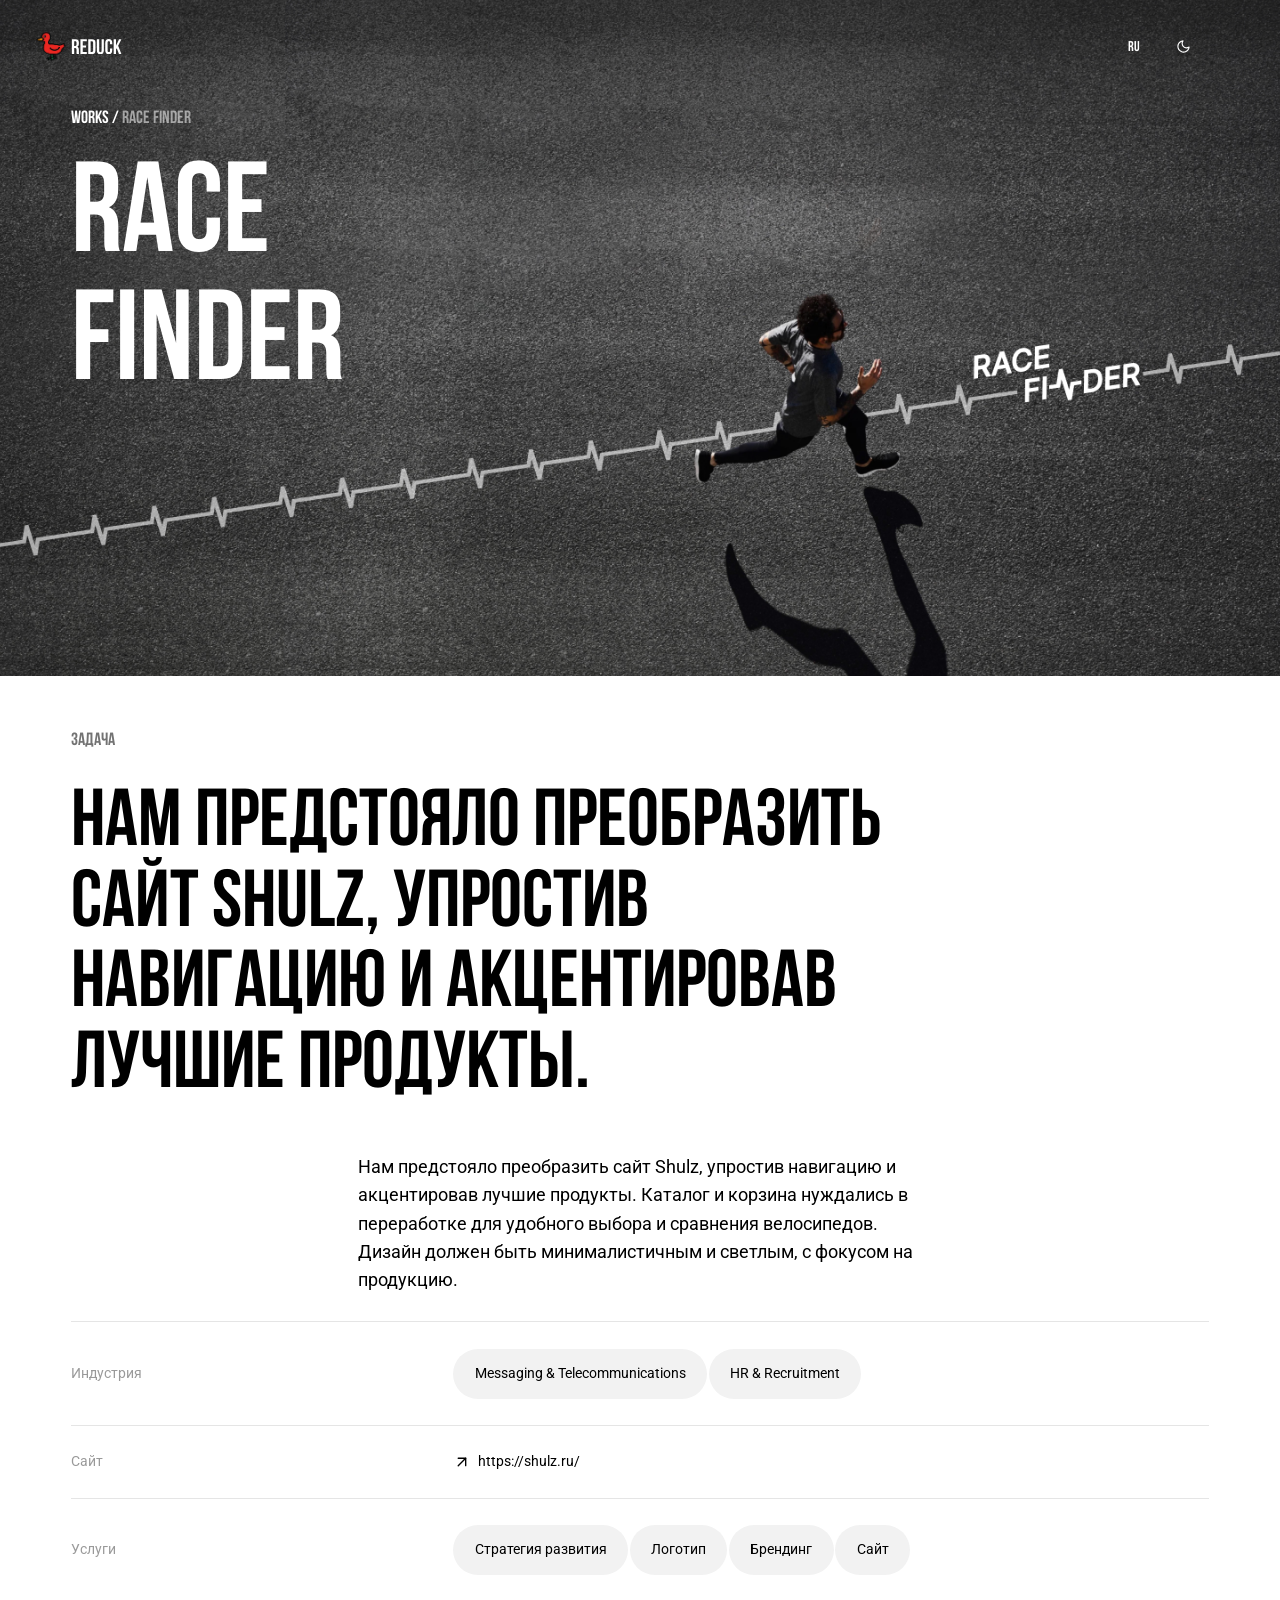
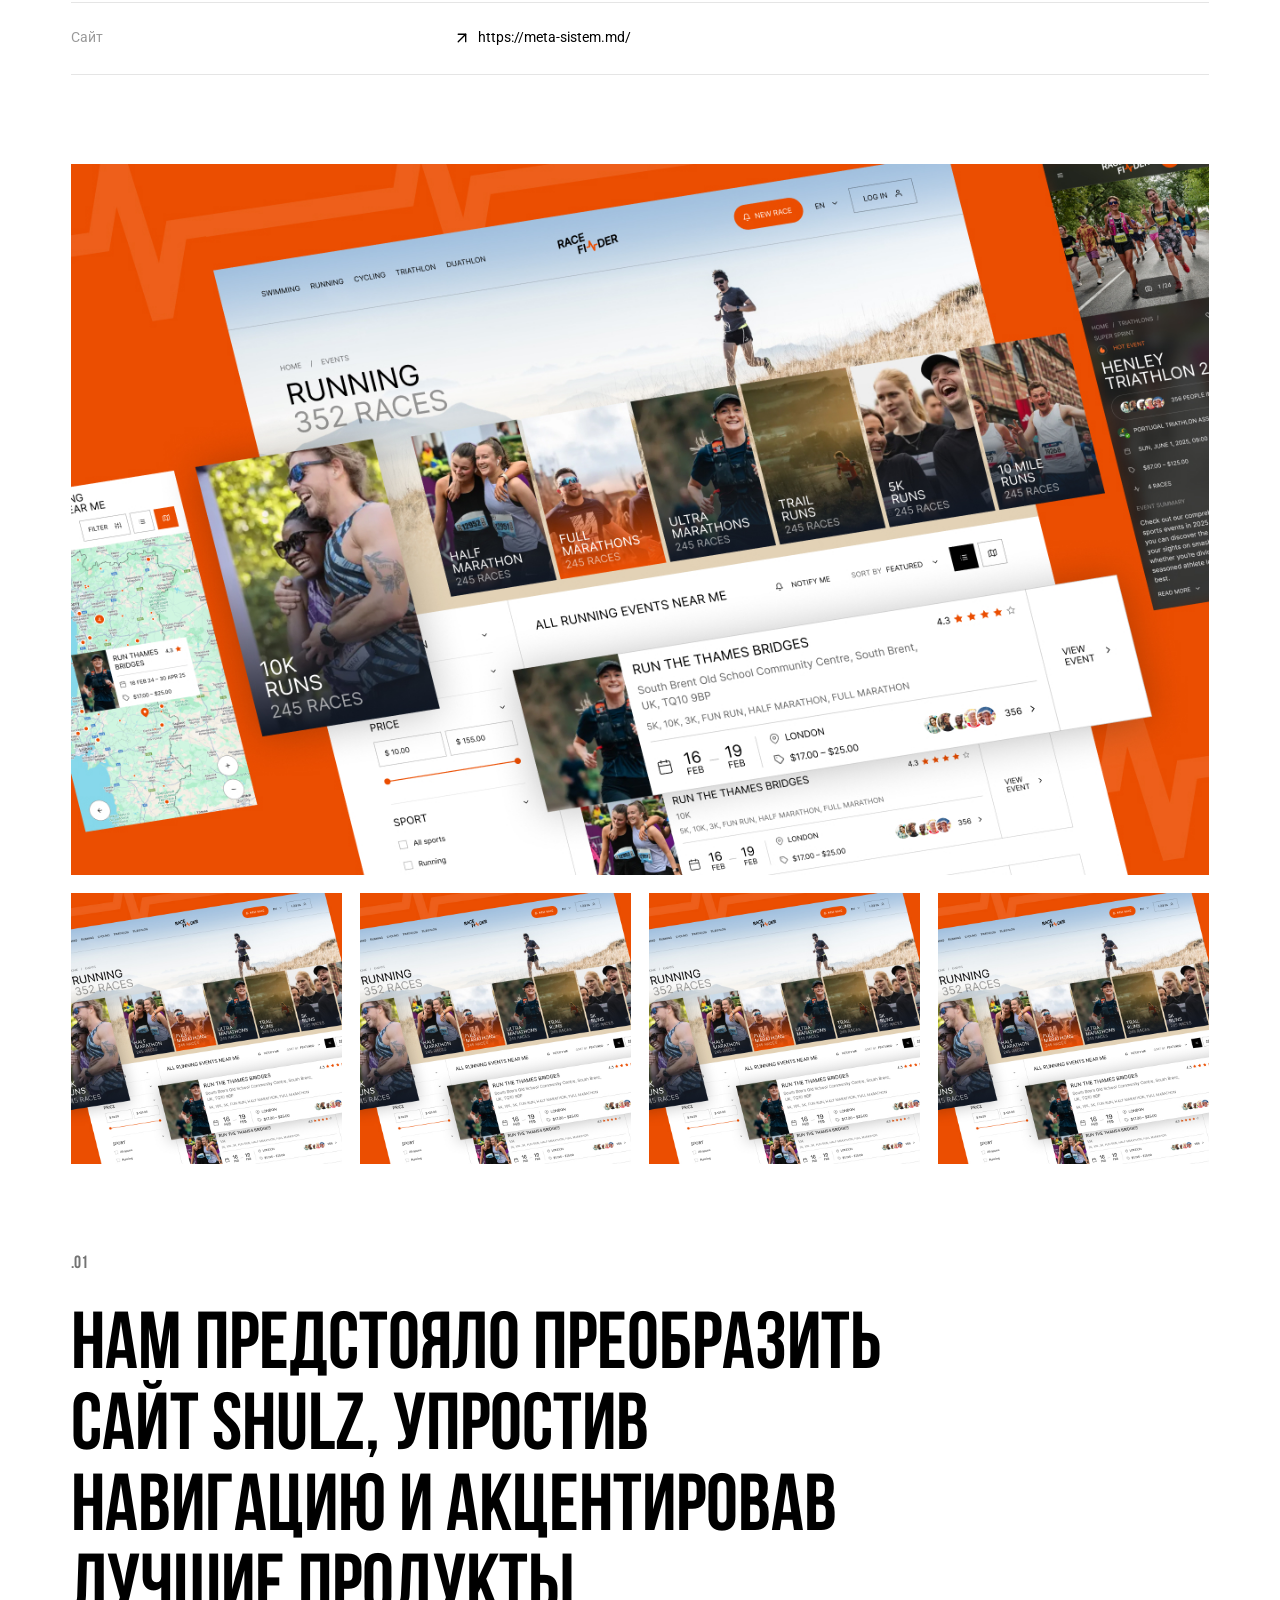
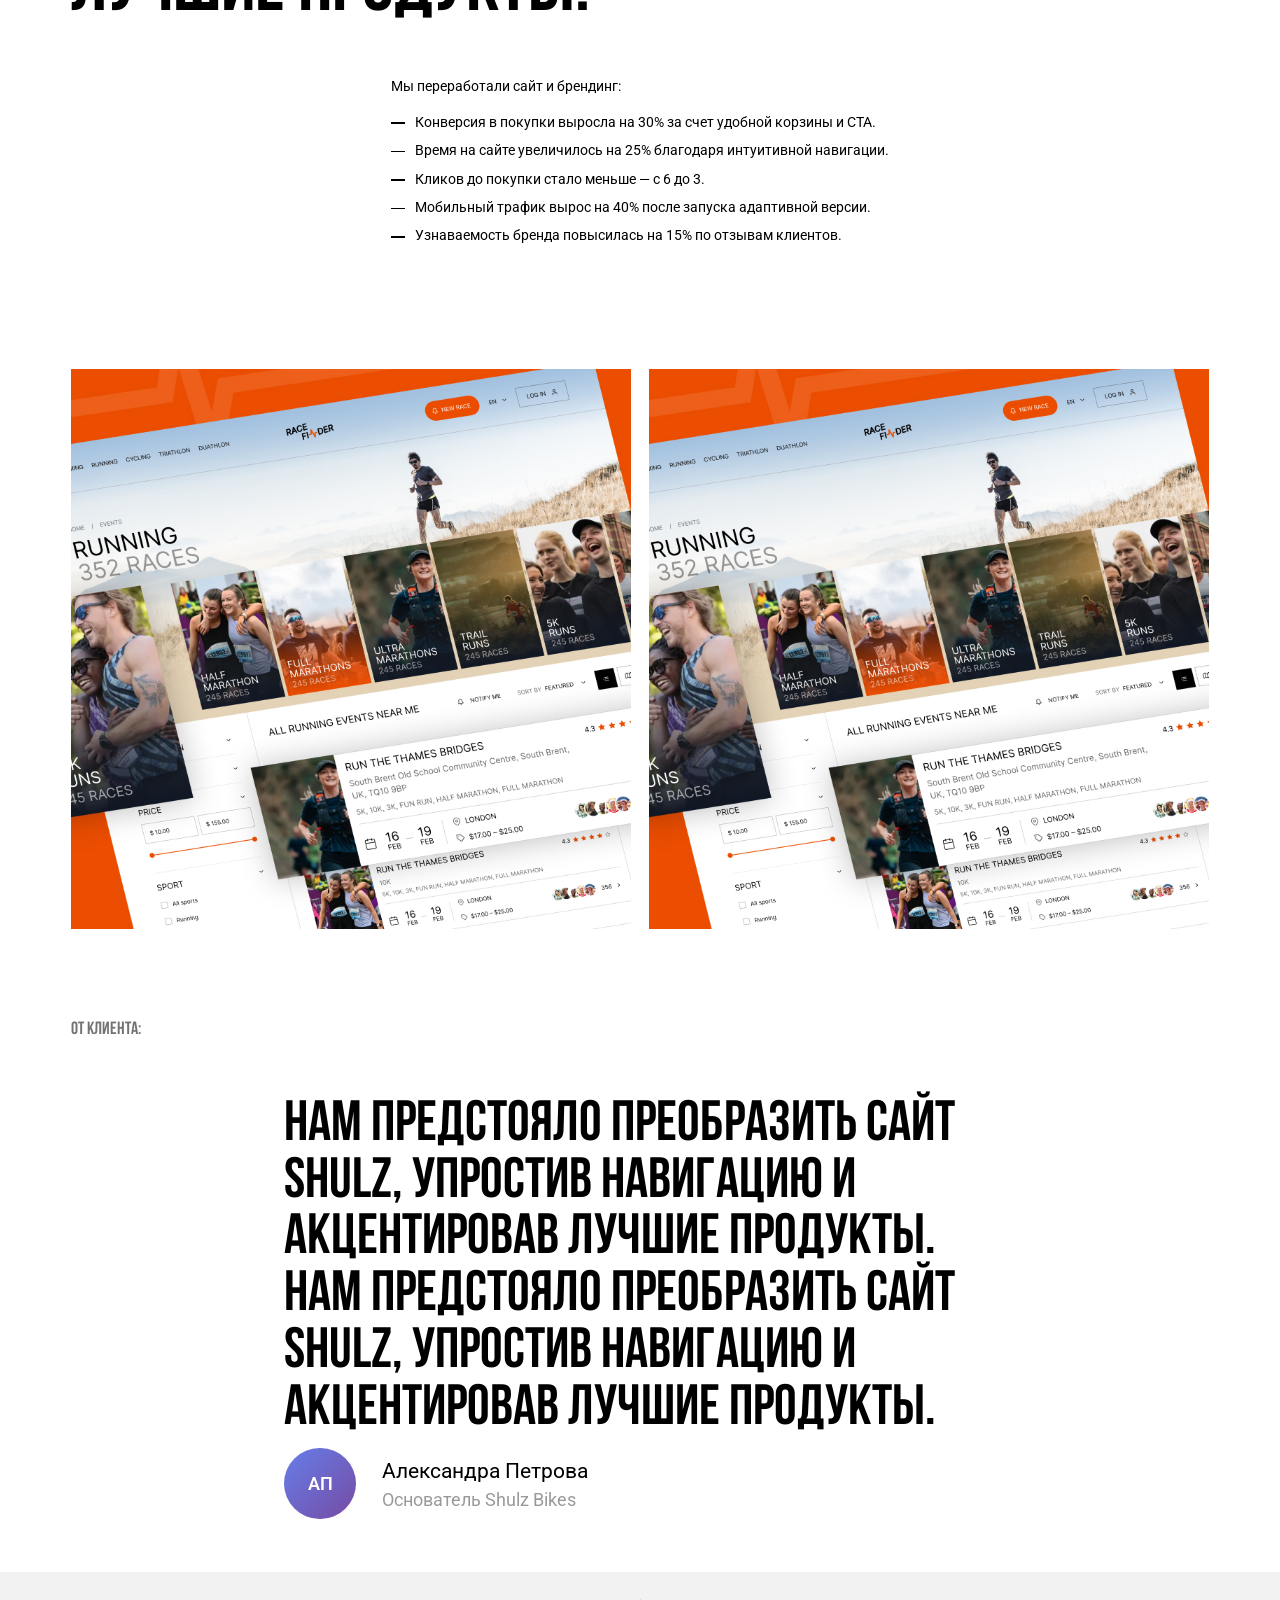
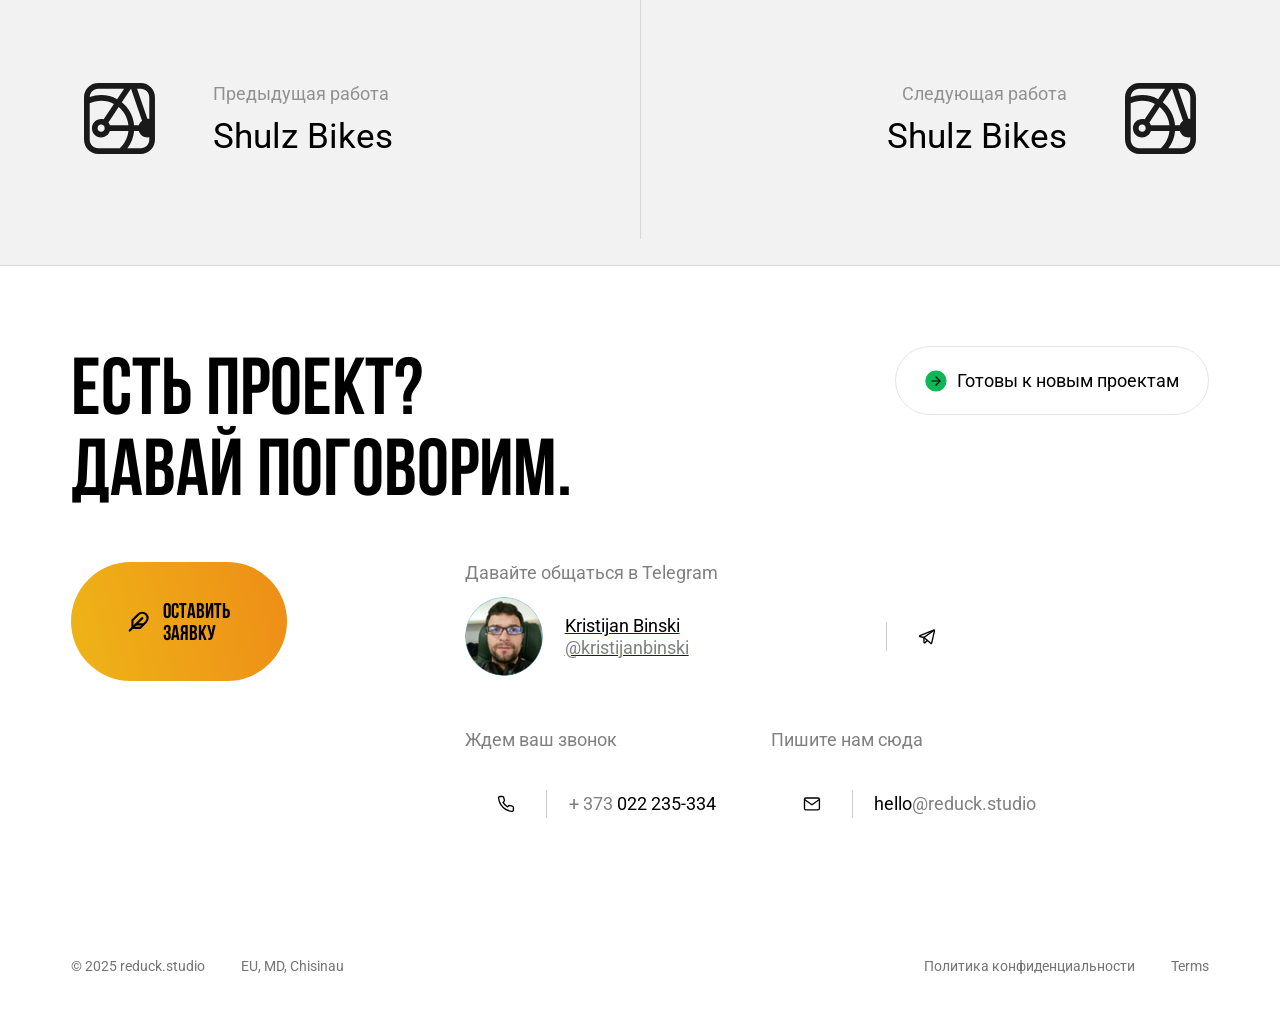
==== commit eb76d53c: "Simplify gradient background, fix font paths, and refine transitions   - Replace SVG goo filter with" ====
--- a/products/race-finder/index.html
+++ b/products/race-finder/index.html
@@ -567,7 +567,6 @@
   </div>
 
   <div class="cta-checkpoint_bottom-mobile"></div>
-
 </section>
 
  <footer class="footer container">
--- a/assets/styles.compiled.css
+++ b/assets/styles.compiled.css
@@ -1 +1 @@
-@font-face{font-display:swap;font-family:Bebas Neue;font-style:normal;font-weight:700;src:url(/assets/fonts/BebasNeue/BebasNeue-Bold.otf) format("opentype")}:root{--space-2:0.13vw;--space-4:0.28vw;--space-6:0.4vw;--space-8:0.55vw;--space-10:0.7vw;--space-12:0.83vw;--space-14:0.97vw;--space-15:1.04vw;--space-16:1.1vw;--space-17:1.18vw;--space-18:1.25vw;--space-20:1.4vw;--space-24:1.67vw;--space-27:1.875vw;--space-30:2.08vw;--space-32:2.22vw;--space-34:2.35vw;--space-36:2.5vw;--space-38:2.64vw;--space-40:2.78vw;--space-43:2.98vw;--space-48:3.33vw;--space-50:3.47vw;--space-56:3.89vw;--space-60:4.17vw;--space-64:4.44vw;--space-72:5vw;--space-75:5.21vw;--space-80:5.56vw;--space-85:5.9vw;--space-88:6.11vw;--space-90:6.25vw;--space-100:6.94vw;--space-108:7.5vw;--space-120:8.33vw;--space-146:10.15vw;--space-150:10.4vw;--space-158:11vw;--space-160:11.11vw;--space-173:12vw;--space-187:13vw;--space-200:13.89vw;--space-240:16.66vw;--space-270:18.75vw;--space-300:20.83vw;--space-320:22.22vw;--space-340:23.6vw;--space-400:27.78vw;--space-403:28vw;--space-420:29.2vw;--space-443:30.8vw;--space-562:39vw;--space-634:44vw;--space-720:50vw;--space-760:52.78vw;--space-800:55.56vw;--space-1000:69.44vw;--font-16:1.11vw;--font-20:1.39vw;--font-24:1.67vw;--font-28:1.95vw;--font-32:2.22vw;--font-40:2.77vw;--font-48:3.33vw;--font-56:3.9vw;--font-64:4.44vw;--font-90:6.3vw;--font-120:8.33vw;--font-144:10vw;--space-840:58.33vw}*,:after,:before{box-sizing:border-box}@media (prefers-reduced-motion:reduce){*,:after,:before{animation-duration:.01ms!important;animation-iteration-count:1!important;scroll-behavior:auto!important;transition-duration:.01ms!important}}*{margin:0;padding:0;transition:color .2s ease,background-color .2s ease,stroke .2s ease}@media (prefers-reduced-motion:no-preference){html{interpolate-size:allow-keywords}}body{-webkit-font-smoothing:antialiased;background-color:var(--color-bg-general-primary);color:var(--color-content-general-primary);font-family:Roboto,sans-serif;font-size:var(--font-20);font-weight:400;line-height:var(--font-24);margin:0}canvas,img,picture,svg,video{display:block}button,input,select,textarea{font:inherit}button{background:none;border:none;color:inherit;cursor:pointer}h1,h2,h3,h4,h5,h6,p{overflow-wrap:break-word}h1,h2,h3,h4,h5,h6{text-wrap:balance}h2{font-family:Bebas Neue,sans-serif;font-weight:700}.container{max-width:100%;padding:0 var(--space-80);transform-origin:top;width:100vw}.container-with_gradient{background:linear-gradient(1turn,hsla(0,0%,100%,.05),hsla(0,0%,100%,.022) 56.29%,hsla(0,0%,100%,0))}header{align-items:center;display:flex;justify-content:space-between;left:0;padding:var(--space-24) var(--space-80) 0;position:fixed;right:0;top:0;z-index:100}.homepage header{position:absolute}.logo{align-items:center;display:flex;height:var(--space-40);position:relative}.logo-text{color:var(--color-content-general-primary);height:var(--space-17);transition:opacity .2s ease-out;width:auto}.logo-text.hidden{opacity:0}.logo-text--studio{opacity:.55}.logo-text--studio.hidden{opacity:0}.logo-duck{align-items:center;display:flex;justify-content:center;transition:transform 3s ease-out}.logo-duck.walking-left{transform:translateX(calc((var(--space-100))*-1))}.logo-duck img{height:var(--space-40);width:auto}.sr-only{height:1px;margin:-1px;overflow:hidden;padding:0;position:absolute;width:1px;clip:rect(0,0,0,0);border-width:0;white-space:nowrap}.nav-button,.nav-buttons{align-items:center;display:flex;justify-content:center}.nav-button{color:var(--color-content-general-primary);font-family:Bebas Neue,sans-serif;font-size:var(--font-16);height:var(--space-56);line-height:var(--font-24);width:var(--space-56)}.nav-button svg,.theme-icons{height:var(--space-16);min-height:15px;min-width:15px;width:var(--space-16)}.theme-icons{overflow:hidden;position:relative}.theme-icon{height:100%;left:0;position:absolute;top:0;transition:transform .6s cubic-bezier(.34,1.56,.64,1),opacity .4s ease;width:100%}.theme-icon--sun{opacity:1;transform:translateY(0) rotate(0deg)}.theme-icon--moon{opacity:0;transform:translateY(100%) rotate(-30deg)}:root[data-theme=light] .theme-icon--sun{opacity:0;transform:translateY(-100%) rotate(30deg)}:root[data-theme=light] .theme-icon--moon{opacity:1;transform:translateY(0) rotate(0deg)}@media (prefers-reduced-motion:reduce){.logo-duck,.logo-text,.theme-icon{transition:none}}.footer{padding-bottom:var(--space-40);padding-top:var(--space-40)}.footer-content{align-items:center;display:flex;justify-content:space-between}.footer-left{display:flex;gap:var(--space-40)}.footer-left span{color:var(--color-content-general-disabled);font-size:var(--font-16);line-height:var(--font-20)}.footer-right{display:flex;gap:var(--space-40)}.footer-right a{color:var(--color-content-general-disabled);font-size:var(--font-16);line-height:var(--font-20);text-decoration:none}:is(.footer-right a):hover{color:var(--color-content-general-primary)}.gradient-bg{--color1:57,107,244;--color2:77,100,255;--color3:100,130,255;--color4:50,140,244;--color5:80,90,200;--circle-size:80%;--blending:hard-light;height:100vh;left:0;opacity:.3;overflow:hidden;pointer-events:none;position:fixed;top:0;width:100vw;z-index:-1}.gradient-bg .svg-blur{display:none}.gradient-bg .noise-bg{height:100%;left:0;mix-blend-mode:soft-light;opacity:.3;position:absolute;top:0;width:100%;z-index:1}.gradient-bg .gradients-container{filter:url(#goo) blur(150px);height:100%;width:100%}@keyframes moveInCircle{0%{transform:rotate(0deg)}50%{transform:rotate(180deg)}to{transform:rotate(1turn)}}@keyframes moveVertical{0%{transform:translateY(-50%)}50%{transform:translateY(50%)}to{transform:translateY(-50%)}}@keyframes moveHorizontal{0%{transform:translateX(-50%) translateY(-10%)}50%{transform:translateX(50%) translateY(10%)}to{transform:translateX(-50%) translateY(-10%)}}.gradient-bg .g1{animation:moveVertical 30s ease infinite;background:radial-gradient(circle at center,rgba(var(--color1),.8) 0,rgba(var(--color1),0) 50%) no-repeat;transform-origin:center center}.gradient-bg .g1,.gradient-bg .g2{height:var(--circle-size);left:calc(50% - var(--circle-size)/2);mix-blend-mode:var(--blending);opacity:1;position:absolute;top:calc(50% - var(--circle-size)/2);width:var(--circle-size)}.gradient-bg .g2{animation:moveInCircle 20s infinite reverse;background:radial-gradient(circle at center,rgba(var(--color2),.8) 0,rgba(var(--color2),0) 50%) no-repeat;transform-origin:calc(50% - 400px)}.gradient-bg .g3{animation:moveInCircle 40s linear infinite;background:radial-gradient(circle at center,rgba(var(--color3),.8) 0,rgba(var(--color3),0) 50%) no-repeat;left:calc(50% - var(--circle-size)/2 - 500px);opacity:1;top:calc(50% - var(--circle-size)/2 + 200px);transform-origin:calc(50% + 400px)}.gradient-bg .g3,.gradient-bg .g4{height:var(--circle-size);mix-blend-mode:var(--blending);position:absolute;width:var(--circle-size)}.gradient-bg .g4{animation:moveHorizontal 40s ease infinite;background:radial-gradient(circle at center,rgba(var(--color4),.8) 0,rgba(var(--color4),0) 50%) no-repeat;left:calc(50% - var(--circle-size)/2);opacity:.7;top:calc(50% - var(--circle-size)/2);transform-origin:calc(50% - 200px)}.gradient-bg .g5{animation:moveInCircle 20s ease infinite;background:radial-gradient(circle at center,rgba(var(--color5),.8) 0,rgba(var(--color5),0) 50%) no-repeat;height:calc(var(--circle-size)*2);left:calc(50% - var(--circle-size));mix-blend-mode:var(--blending);opacity:1;position:absolute;top:calc(50% - var(--circle-size));transform-origin:calc(50% - 800px) calc(50% + 200px);width:calc(var(--circle-size)*2)}@media (prefers-reduced-motion:reduce){.gradient-bg .g1,.gradient-bg .g2,.gradient-bg .g3,.gradient-bg .g4,.gradient-bg .g5{animation:none}}.hero{height:var(--space-760);margin-bottom:var(--space-56);padding-top:var(--space-150)}.hero h1{color:var(--color-content-general-primary);font-family:Bebas Neue,sans-serif;font-size:var(--font-144);font-weight:700;line-height:var(--font-144);margin-bottom:var(--space-30);text-transform:uppercase}:is(.hero h1) em{color:var(--color-content-general-disabled);flex-wrap:wrap;font-style:normal}.hero-cta{align-items:end;display:flex;flex-wrap:wrap}.cta-checkpoint_top{height:1px;pointer-events:none;visibility:hidden;width:1px}@keyframes pulse{0%{box-shadow:0 0 0 0 var(--color-action-brand-normal)}35%{box-shadow:0 0 0 var(--space-24) rgba(255,230,0,0)}50%{box-shadow:0 0 0 0 rgba(255,230,0,0)}to{box-shadow:0 0 0 0 rgba(255,230,0,0)}}.cta-button{align-items:center;animation:pulse 4s infinite;background:linear-gradient(256.88deg,#ee8d17,#eeb517 100.75%);border-radius:var(--space-1000);color:var(--color-content-general-black);display:inline-flex;font-family:Bebas Neue,sans-serif;font-size:var(--font-24);font-weight:700;justify-content:center;left:var(--space-80);line-height:var(--font-24);padding:var(--space-43) var(--space-64);text-align:left;top:var(--button-top,calc(100vh - 50px));transition:background-color .2s,width .6s cubic-bezier(.4,0,.2,1),padding .6s cubic-bezier(.4,0,.2,1),font-size .6s cubic-bezier(.4,0,.2,1),opacity .3s ease-in-out,line-height .6s cubic-bezier(.4,0,.2,1),transform .6s cubic-bezier(.4,0,.2,1),top .3s cubic-bezier(.4,0,.2,1),left .3s cubic-bezier(.4,0,.2,1);will-change:top,bottom,padding,font-size;z-index:100}.cta-button:hover{animation:none;background-color:var(--color-action-brand-hover)}.cta-button svg{height:var(--space-24);margin-right:var(--space-16);transition:width .6s cubic-bezier(.4,0,.2,1),height .6s cubic-bezier(.4,0,.2,1);width:var(--space-24)}.cta-button.no-position-transition{transition:padding .6s cubic-bezier(.4,0,.2,1),font-size .6s cubic-bezier(.4,0,.2,1),line-height .6s cubic-bezier(.4,0,.2,1),background-color .2s}.cta-button.floating{font-size:calc(var(--font-24)/2);left:var(--space-50);line-height:calc(var(--font-24)/2);padding:var(--space-20) var(--space-32)}.cta-button.floating svg{height:var(--space-12);width:var(--space-12)}.contact-cta-row{align-items:flex-start;display:flex}.cta-button--static{display:none;flex-shrink:0;position:static}.productpage .cta-button--static{display:inline-flex}.productpage .contact-cta-row .contact-cta_footer{margin-left:var(--space-200)}.hero-contact{color:var(--color-content-general-tertiary);font-family:Roboto,sans-serif;margin-left:var(--space-443);width:var(--space-634)}.contact-description{color:var(--color-content-general-disabled);font-size:var(--font-24);line-height:var(--space-40);margin-bottom:var(--space-30)}.contact-card__text{font-size:var(--font-20);line-height:var(--font-24);margin-left:var(--space-32)}.contact-card__text em{color:var(--color-content-general-primary);font-style:normal}.contact-card{align-items:center;color:inherit;display:flex;text-decoration:none}.contact-card img{border-radius:50%;height:var(--space-88);width:var(--space-88)}.contact-card:hover em,.contact-card:hover path{color:var(--color-action-brand-normal);stroke:var(--color-action-brand-normal)}.contact-chat{background-color:var(--color-bg-general-quaternary);border-radius:50%;padding:var(--space-32)}.contact-chat svg{height:var(--space-24);width:var(--space-24)}.projects{margin-bottom:var(--space-90);padding-bottom:var(--space-100);position:relative}.projects:after{background-color:var(--color-border-general-primary);bottom:0;content:"";height:1px;left:var(--space-80);position:absolute;right:var(--space-80)}.projects h2{font-size:var(--font-90);font-weight:400;line-height:var(--font-90);margin-bottom:var(--space-30)}.projects-items{column-gap:var(--space-40);display:grid;grid-template-columns:repeat(2,1fr)}.project-card,.projects-items{position:relative}.project-card:hover h3{color:var(--color-action-brand-active)}.project-card:hover img{transform:scale(1.05)}.project-card:nth-child(odd){margin:var(--space-60) 0}.project-image{border-radius:var(--space-64);margin-bottom:var(--space-60);overflow:hidden}.project-image img{height:auto;transition:transform .3s ease;width:100%}.project-info{display:flex;flex-direction:column;gap:var(--space-16);justify-content:center;padding:0 var(--space-60)}.project-info,.project-info h3{color:var(--color-content-general-primary)}.project-info h3{font-family:Bebas Neue,sans-serif;font-size:var(--font-48);font-weight:700;line-height:var(--font-48)}.project-info p{color:var(--color-content-general-disabled);line-height:var(--font-32)}.project-info em{color:var(--color-content-general-primary);font-style:normal}.tags{display:flex;flex-wrap:wrap;gap:1px}.tag{background-color:var(--color-action-secondary-subtile-hover);border-radius:999px;color:var(--color-content-general-primary);font-size:var(--font-16);line-height:var(--font-20);padding:var(--space-24) var(--space-32)}.statement{align-items:start;display:flex;justify-content:space-between}.statement h2{font-size:var(--font-90);font-weight:400;line-height:var(--font-90);margin-bottom:var(--space-60);max-width:var(--space-1000)}.statement em,.statement h2{color:var(--color-content-general-primary)}.statement em{font-style:normal}.statement-icon{border:1px solid var(--color-border-general-primary);border-radius:50%;padding:var(--space-64)}.statement-icon svg{height:var(--space-32);width:var(--space-32)}.services{padding-bottom:var(--space-90);position:relative}.services-categories-container{align-items:stretch;display:flex;gap:var(--space-40)}.services-image{display:flex;flex-shrink:0;width:var(--space-400)}.services-image img{border-radius:var(--space-64);width:100%}.services-categories{display:grid;flex:1;gap:var(--space-8);grid-template-columns:1fr 1fr}.services-category{background-color:var(--color-bg-general-quaternary);border-radius:var(--space-64);display:flex;flex-direction:column;gap:var(--space-80);padding:var(--space-40)}.services-category:first-child{grid-column:1/-1}.category-title{color:var(--color-content-general-primary);font-family:Bebas Neue,sans-serif;font-size:var(--font-48);font-weight:700;line-height:var(--font-48)}.services-tags{display:flex;flex-wrap:wrap;gap:var(--space-2)}.service-tag{background-color:var(--color-action-secondary-subtile-hover);border-radius:999px;color:var(--color-content-general-primary);font-family:Roboto,sans-serif;font-size:var(--font-16);line-height:var(--font-20);padding:var(--space-24) var(--space-32)}.process{padding-bottom:var(--space-90);padding-top:var(--space-90)}.breakdown-phases{display:flex;position:relative}.phase-column{display:flex;flex-direction:column;flex-shrink:0;overflow:visible;width:var(--space-320)}.phase-column__title{position:relative}.phase-number{color:var(--color-content-general-disabled);font-family:Roboto,sans-serif;font-size:var(--font-16);left:calc(var(--space-24)*-1);line-height:var(--font-20);position:absolute;top:calc(var(--space-8)*-1)}.phase-column h5{color:var(--color-content-general-primary);font-family:Bebas Neue,sans-serif;font-size:var(--font-48);font-weight:700;line-height:var(--font-48);margin-bottom:var(--space-24);text-transform:uppercase}.phase-description{color:var(--color-content-general-disabled);font-family:Roboto,sans-serif;font-size:var(--font-20);line-height:var(--font-32);margin-bottom:var(--space-40);max-width:var(--space-240)}.phase-steps{align-items:flex-start;display:flex;flex-direction:column;gap:var(--space-2)}.phase-step__item{align-items:center;background-color:var(--color-action-secondary-subtile-disabled);border-radius:999px;display:flex;font-family:Roboto,sans-serif;font-size:var(--font-16);gap:var(--space-8);line-height:var(--font-20);padding:var(--space-16) var(--space-24) var(--space-16) var(--space-16);white-space:nowrap}.phase-step__item:nth-child(n+2){margin-left:var(--space-64)}.phase-step__item:nth-child(n+3){margin-left:calc(var(--space-64)*2)}.phase-step__item:nth-child(n+4){margin-left:calc(var(--space-64)*3)}.phase-step__item:nth-child(n+5){margin-left:calc(var(--space-64)*4)}.phase-step__item:nth-child(n+6){margin-left:calc(var(--space-64)*5)}.phase-step__number{align-items:center;background-color:var(--color-bg-general-quaternary);border-radius:50%;display:flex;height:2.78vw;justify-content:center;min-width:2.78vw}.phase-step__number,.phase-step__text{font-size:var(--font-16);line-height:var(--font-20)}.phase-step__text{color:var(--color-content-general-primary);font-weight:400}.contact-section{padding-bottom:var(--space-90);padding-top:var(--space-90)}.contact-status{align-items:center;border:1px solid var(--color-border-general-primary);border-radius:999px;display:flex;gap:var(--space-10);padding:var(--space-24) var(--space-32)}.contact-status span{color:var(--color-content-general-primary);font-size:var(--font-20);line-height:var(--font-24)}.contact-cta_footer{display:flex;margin-left:var(--space-443)}.cta-checkpoint_bottom,.cta-checkpoint_bottom-mobile{height:1px;pointer-events:none;visibility:hidden;width:1px}.cta-checkpoint_bottom-mobile{display:none}.contact-methods{display:flex;flex-direction:column;gap:var(--space-60)}.contact-method h3{color:var(--color-action-primary-disabled);font-size:var(--font-20);font-weight:400;line-height:var(--font-24);margin-bottom:var(--space-16)}.telegram-contact{align-items:center;background-color:var(--color-bg-general-quaternary);border-radius:999px;display:flex;padding-right:var(--space-32);position:relative;width:var(--space-562)}.telegram-contact img{border-radius:50%;height:var(--space-88);margin-right:var(--space-24);width:var(--space-88)}.contact-details{flex:1;position:relative}.contact-details h4{color:var(--color-content-general-primary);font-weight:400}.contact-details h4,.contact-details p{font-size:var(--font-20);line-height:var(--font-24)}.contact-details p{color:var(--color-action-primary-disabled)}.telegram-icon{display:flex;padding-left:var(--space-36);position:relative}.telegram-icon:after{border-right:1px solid var(--color-border-general-secondary);content:"";height:var(--space-32);left:0;position:absolute;top:calc(var(--space-6)*-1);width:1px}.telegram-icon svg{height:var(--space-20);width:var(--space-20)}.contact-options{display:flex;gap:var(--space-30)}.contact-option{flex:1}.contact-option h4{color:var(--color-action-primary-disabled);font-size:var(--font-20);font-weight:400;line-height:var(--font-24);margin-bottom:var(--space-16)}.contact-link{align-items:center;background-color:var(--color-bg-general-quaternary);border-radius:999px;display:flex;gap:1.7vw;justify-content:center;padding:var(--space-32) var(--space-32) var(--space-32) var(--space-36)}.contact-link span{color:var(--color-content-general-primary);font-size:var(--font-20);line-height:var(--font-24)}:is(.contact-link span) em{color:var(--color-action-primary-disabled);font-style:normal}.contact-link svg{height:var(--space-20);width:var(--space-20)}.contact-link__icon{display:flex;padding-right:var(--space-36);position:relative}.contact-link__icon:after{border-right:1px solid var(--color-border-general-secondary);content:"";height:var(--space-32);position:absolute;right:0;top:calc(var(--space-6)*-1);width:1px}.productpage .hero,.productpage header{--color-content-general-primary:#fff;--color-content-general-disabled:hsla(0,0%,100%,.55);--color-action-primary-normal:#fff}.productpage .hero{background-position:50%;background-repeat:no-repeat;background-size:cover;margin-bottom:0;padding-top:var(--space-120)}.breadcrumb{font-family:Bebas Neue,sans-serif;font-size:var(--font-20);font-weight:700;line-height:var(--font-24);margin-bottom:var(--space-16)}.breadcrumb-link,.breadcrumb-separator{color:var(--color-content-general-primary);text-decoration:none}.breadcrumb-current{color:var(--color-content-general-disabled)}.project-overview{background-color:var(--color-bg-general-primary);padding-top:var(--space-60)}.project-overview-main{font-family:Bebas Neue}.project-overview-content{display:flex;flex-direction:column;margin-bottom:var(--space-100)}.project-overview-content:last-child{margin-bottom:0}.project-overview-label{color:var(--color-content-general-disabled);font-size:var(--font-20);font-weight:700;line-height:var(--font-24);margin-bottom:var(--space-30)}.project-overview-title{color:var(--color-content-general-primary);font-size:var(--font-90);line-height:var(--font-90);margin-bottom:var(--space-60);max-width:var(--space-1000);text-wrap:pretty}.project-overview-description{align-self:center;color:var(--color-content-general-primary);max-width:var(--space-634)}.project-overview-description p{font-size:var(--font-20);line-height:var(--space-32);margin-bottom:var(--space-30)}.project-overview-list{font-size:var(--font-16);line-height:var(--font-24);list-style-type:none}.project-overview-list li{margin-bottom:var(--space-8);padding-left:var(--space-27);position:relative}:is(.project-overview-list li):before{background-color:var(--color-content-general-primary);content:"";height:var(--space-2);left:0;position:absolute;top:var(--space-12);width:var(--space-16)}.project-overview-list_title{font-weight:400;margin-bottom:var(--space-16)}.project-meta{display:flex;flex-direction:column}.project-meta-row{align-items:center;border-top:1px solid var(--color-border-general-primary);display:flex;padding:var(--space-30) 0}.project-meta-row:last-child{border-bottom:1px solid var(--color-border-general-primary)}.project-meta-item{display:flex;flex-direction:column;gap:var(--space-24)}.project-meta-label{color:var(--color-action-outline-hover);font-size:var(--font-16);font-weight:400;line-height:var(--font-20);margin-right:var(--space-340);width:var(--space-90)}.project-meta-content,.project-meta-tags{display:flex;flex-wrap:wrap;gap:var(--space-2)}.project-meta-tag{background-color:var(--color-bg-general-secondary);border-radius:var(--space-30);padding:var(--space-18) var(--space-24)}.project-meta-link,.project-meta-tag{color:var(--color-content-general-primary);font-size:var(--font-16);line-height:var(--font-20);white-space:nowrap}.project-meta-link{align-items:center;display:inline-flex;gap:var(--space-8);text-decoration:none;transition:all .2s ease}.project-meta-link svg{height:var(--space-20);width:var(--space-20)}.project-meta-link:hover{text-decoration:underline}.project-meta-link:focus{outline:2px solid var(--color-action-primary-normal);outline-offset:2px}.project-gallery{margin-bottom:var(--space-100)}.project-gallery:has(+.project-gallery){margin-bottom:var(--space-20)}.project-gallery-single img{height:var(--space-800);object-fit:cover;width:100%}.project-gallery-grid-4{display:grid;gap:var(--space-20);grid-template-columns:repeat(4,1fr)}.project-gallery-grid-4 img{aspect-ratio:1;object-fit:cover;width:100%}.project-gallery-grid-2{display:grid;gap:var(--space-20);grid-template-columns:repeat(2,1fr)}.project-gallery-grid-2 img{aspect-ratio:1;object-fit:cover;width:100%}.client-testimonial{display:flex;flex-direction:column;padding-bottom:var(--space-60)}.testimonial-content{display:flex;flex-direction:column;gap:var(--space-16);margin:0 auto}.testimonial-label{color:var(--color-content-general-disabled);font-size:var(--font-20);line-height:var(--font-24);margin-bottom:var(--space-60)}.testimonial-label,.testimonial-quote{font-family:Bebas Neue;font-weight:700}.testimonial-quote{color:var(--color-content-general-primary);font-size:var(--font-64);line-height:var(--font-64);max-width:var(--space-800)}.testimonial-author{align-items:center;display:flex;gap:var(--space-30)}.author-avatar{background-color:var(--color-bg-general-secondary);border-radius:50%;height:var(--space-80);overflow:hidden;width:var(--space-80)}.author-avatar img{height:100%;object-fit:cover;object-position:center;width:100%}.author-info{display:flex;flex-direction:column;gap:var(--space-4)}.author-name{color:var(--color-content-general-primary);font-size:var(--font-24);font-weight:400;line-height:var(--font-32)}.author-title{color:var(--color-action-outline-hover);font-size:var(--font-20);line-height:var(--font-24)}.client-testimonial{opacity:0;transform:translateY(30px);transition:all .8s ease}.client-testimonial.animate-in{opacity:1;transform:translateY(0)}.testimonial-quote{opacity:0;transform:translateY(20px);transition:all .6s ease .2s}.client-testimonial.animate-in .testimonial-quote{opacity:1;transform:translateY(0)}.testimonial-author{opacity:0;transform:translateY(15px);transition:all .5s ease .4s}.client-testimonial.animate-in .testimonial-author{opacity:1;transform:translateY(0)}.project-navigation{background-color:var(--color-bg-general-secondary);border-bottom:1px solid var(--color-border-general-primary);justify-content:space-between;overflow:hidden}.project-nav-item,.project-navigation{align-items:center;display:flex;position:relative}.project-nav-item{cursor:pointer;flex:1;gap:var(--space-30);height:100%;padding:var(--space-90) 0;text-decoration:none;transition:all .3s ease}.project-nav-divider{background-color:var(--color-border-general-primary);height:var(--space-270);width:1px}.project-logo{border-radius:var(--space-40);height:var(--space-150);transition:transform .3s ease;width:var(--space-150)}.project-logo img{height:100%;object-fit:contain;width:100%}.project-nav-info{display:flex;flex-direction:column}.project-nav-prev{justify-content:flex-start;padding-left:var(--space-60)}.project-nav-prev .project-nav-info{text-align:left}.project-nav-prev:hover{transform:translateX(calc(var(--space-20)*-1))}.project-nav-next{justify-content:flex-end;padding-right:var(--space-60)}.project-nav-next .project-nav-info{text-align:right}.project-nav-next:hover{transform:translateX(var(--space-20))}.project-nav-label{color:var(--color-action-outline-hover);font-size:var(--font-20);line-height:var(--font-24);margin-bottom:var(--space-16)}.project-nav-title{color:var(--color-content-general-primary);font-size:var(--font-40);font-weight:400;line-height:var(--font-40);margin:0;max-width:var(--space-300);transition:color .3s ease}.project-navigation{opacity:0;transform:translateY(20px);transition:all .6s ease}.project-navigation.animate-in{opacity:1;transform:translateY(0)}.contact-form-modal{background-color:var(--color-bg-general-primary);box-shadow:-8px 0 24px rgba(0,0,0,.15);height:100vh;overflow-y:auto;position:fixed;right:-100%;top:0;transition:right .4s cubic-bezier(.4,0,.2,1);width:var(--space-840);z-index:2000}.contact-form-modal.open{right:0}.contact-form-overlay{background-color:rgba(0,0,0,.6);height:100%;left:0;opacity:0;position:fixed;top:0;transition:opacity .4s ease,visibility .4s ease;visibility:hidden;width:100%;z-index:1999}.contact-form-overlay.open{opacity:1;visibility:visible}.contact-form-content{display:flex;flex-direction:column;font-family:Roboto,sans-serif;padding:var(--space-60) var(--space-64)}.contact-form-header{align-items:flex-start;display:flex;justify-content:space-between;margin-bottom:var(--space-60)}.contact-form-title{color:var(--color-content-general-disabled);font-family:Bebas Neue,sans-serif;font-size:var(--font-90);font-weight:700;line-height:var(--font-90);max-width:calc(100% - var(--space-80));text-transform:uppercase}.contact-form-title em{color:var(--color-content-general-primary);font-style:normal}.contact-form-close{align-items:center;background:transparent;border:none;cursor:pointer;display:flex;flex-shrink:0;height:var(--space-40);justify-content:center;transition:transform .2s ease;width:var(--space-40)}.contact-form-close:hover{transform:rotate(90deg)}.contact-form-close svg{height:var(--space-24);width:var(--space-24)}:is(.contact-form-close svg) path{stroke:var(--color-content-general-primary)}.contact-form-body{flex-direction:column}.contact-form-body,.form-row{display:flex;gap:var(--space-30)}.form-row{margin-bottom:var(--space-30)}.form-field{display:flex;flex:1;flex-direction:column}.form-field input,.form-field textarea{background:transparent;border:none;border-bottom:1px solid var(--color-border-general-primary);color:var(--color-content-general-primary);font-size:var(--font-20);line-height:var(--font-24);padding:var(--space-16) 0;transition:border-color .2s ease}:is(.form-field input,.form-field textarea)::placeholder{color:var(--color-content-general-disabled)}:is(.form-field input,.form-field textarea):focus{border-bottom-color:var(--color-action-brand-normal);outline:none}.form-field textarea{min-height:var(--space-48);padding:0;resize:vertical}.form-section{display:flex;gap:var(--space-30)}.form-section:has(~.form-section){margin-bottom:var(--space-30)}.form-section-label{color:var(--color-content-general-disabled);flex:0 0 auto;font-size:var(--font-20);line-height:var(--font-24);margin-top:var(--space-24);width:var(--space-120)}.form-options{display:flex;flex:1;flex-wrap:wrap;gap:var(--space-2)}.form-option{align-items:center;background-color:var(--color-bg-general-secondary);border:none;border-radius:999px;color:var(--color-content-general-primary);cursor:pointer;display:flex;font-size:var(--font-20);line-height:var(--font-24);padding:var(--space-24) var(--space-32);transition:all .2s ease}.form-option:hover{background-color:var(--color-action-secondary-subtile-hover)}.form-option.selected{background-color:var(--color-content-general-primary);color:var(--color-content-general-inverted-primary)}.form-option.selected svg{height:var(--space-24);margin-right:var(--space-8);width:var(--space-24)}.form-submit{align-items:center;background-color:var(--color-action-brand-normal);border:none;border-radius:999px;color:var(--color-content-general-black);cursor:pointer;display:flex;font-family:Bebas Neue,sans-serif;font-size:var(--font-24);font-weight:700;gap:var(--space-16);justify-content:center;line-height:var(--font-24);padding:var(--space-38) 0;transition:background-color .2s ease;width:100%}.form-submit:hover{background-color:var(--color-action-brand-hover)}.form-submit svg{height:var(--space-24);width:var(--space-24)}.form-footer{border-bottom:1px solid var(--color-border-general-primary);font-size:var(--font-20);line-height:var(--font-24);padding-bottom:var(--space-30)}.form-footer-text{color:var(--color-content-general-disabled);font-family:Roboto,sans-serif}.form-footer-text a{color:var(--color-content-general-primary);text-decoration:underline}.form-footer-email{color:var(--color-content-general-disabled)}.form-footer-email a{color:var(--color-content-general-primary);text-decoration:none}.form-telegram-title{color:var(--color-content-general-disabled);font-size:var(--font-20);line-height:var(--font-24);margin-bottom:var(--space-24)}.form-telegram-button{align-items:center;background-color:var(--color-bg-general-secondary);border:none;border-radius:999px;cursor:pointer;display:flex;gap:var(--space-20);padding:var(--space-24) var(--space-32);transition:background-color .2s ease;width:100%}.form-telegram-button:hover{background-color:var(--color-action-secondary-subtile-hover)}.form-telegram-avatars{display:flex;margin-right:var(--space-16)}.form-telegram-avatar{border-radius:50%;height:var(--space-88);width:var(--space-88)}.form-telegram-text{flex:1;text-align:left}.form-telegram-text p{color:var(--color-content-general-primary);font-family:Roboto,sans-serif;font-size:var(--font-16);line-height:var(--font-20)}.form-telegram-icon{align-items:center;border-left:1px solid var(--color-border-general-secondary);display:flex;justify-content:center;padding-left:var(--space-20)}.form-telegram-icon svg{height:var(--space-20);width:var(--space-20)}@media screen and (max-width:768px){@keyframes pulse{0%{box-shadow:0 0 0 0 var(--color-action-brand-normal)}35%{box-shadow:0 0 0 12px rgba(255,230,0,0)}50%{box-shadow:0 0 0 0 rgba(255,230,0,0)}to{box-shadow:0 0 0 0 rgba(255,230,0,0)}}:root{--container-padding-x:32px}body{font-size:16px}.gradient-bg{--circle-size:120%}.gradient-bg .g3{left:calc(50% - var(--circle-size)/2);top:calc(50% - var(--circle-size)/2)}.container{padding:0 var(--container-padding-x)}header{flex-direction:row;gap:16px;margin:16px 0;padding:72px 32px 0}.logo{height:40px}.logo-text{height:17px}.logo-duck{transition:transform 2s ease-out}.logo-duck.walking-left{transform:translateX(-57px)}.logo-duck img{height:40px}.nav-button{font-size:16px;height:44px;justify-content:flex-start;line-height:16px;padding:0 16px;width:100%}.nav-button svg{height:16px;width:16px}.hero{height:auto;margin:185px 0 215px}.hero h1{font-size:56px;line-height:56px;margin-bottom:16px}.cta-button-wrapper{margin-right:0}.cta-button:not(.floating):not(.cta-button--static){font-size:24px;left:32px;line-height:24px;padding:32px 0;width:calc(100% - 64px)}.cta-button:not(.floating):not(.cta-button--static) svg{height:20px;margin-right:24px;width:20px}.cta-button--static{font-size:24px;line-height:24px;padding:32px 48px;width:auto}.cta-button--static svg{height:20px;margin-right:24px;width:20px}.cta-button.floating{font-size:12px;line-height:12px;padding:16px 26px}.cta-button.floating svg{height:12px;margin-right:12px;width:12px}.hero-contact{margin-left:0;width:100%}.contact-description{font-size:20px;line-height:24px;margin-bottom:48px;padding-right:48px}.contact-card__text{font-size:16px;line-height:20px;margin-left:0}.contact-card img{height:64px;width:64px}.contact-chat{margin-right:16px;padding:24px}.contact-chat svg{height:20px;width:20px}.projects{margin-bottom:64px;padding-bottom:32px}.projects:after{left:32px;right:32px}.projects h2{font-size:40px;line-height:40px;margin-bottom:24px}.projects-items{column-gap:0;grid-template-columns:1fr;row-gap:64px}.project-card:nth-child(odd){margin:0}.project-image{border-radius:64px;margin-inline:-24px;margin-bottom:32px}.project-info{gap:16px;line-height:24px;padding:0}.project-info h3{font-size:48px;line-height:48px}.project-info p{font-size:20px;line-height:24px}.tag{font-size:16px;line-height:20px;padding:16px 24px}.statement{flex-direction:column;gap:24px}.statement h2{font-size:56px;line-height:56px;margin-bottom:32px;max-width:100%}:is(.statement h2) em{color:inherit}.statement-icon{display:none}.services{padding-bottom:64px}.services-categories-container{flex-direction:column;gap:0}.services-image{margin-inline:-24px;margin-bottom:32px;width:auto}.services-image img{background-size:cover;border-radius:64px;height:400px;object-fit:cover}.services-categories{gap:8px;grid-template-columns:1fr}.services-category{border-radius:64px;gap:32px;margin-inline:-24px;padding:32px}.category-title{font-size:48px;line-height:48px}.services-tags{gap:2px}.service-tag{font-size:16px;line-height:20px;padding:16px 24px}.process{padding-top:64px}.breakdown-phases{margin-inline:-24px;overflow-x:scroll;padding-bottom:32px}.phase-column{padding-left:32px;row-gap:20px;width:290px}.phase-column__icon{align-items:center;background-color:#f5f5f5;border-radius:50%;display:flex;height:96px;justify-content:center;width:96px}.phase-number{font-size:16px;left:-23px;line-height:20px;top:-11px}.phase-column h5{font-size:48px;line-height:48px;margin-bottom:0}.phase-description{font-size:20px;line-height:24px;margin-bottom:0;max-width:210px}.phase-steps{gap:2px}.phase-step__item{column-gap:8px;font-size:14px;line-height:18px;padding:8px 16px 8px 8px}.phase-step__item:nth-child(n+2){margin-left:32px}.phase-step__item:nth-child(n+3){margin-left:64px}.phase-step__item:nth-child(n+4){margin-left:96px}.phase-step__item:nth-child(n+5){margin-left:128px}.phase-step__item:nth-child(n+6){margin-left:160px}.phase-step__number{height:40px;min-width:40px}.phase-step__number,.phase-step__text{font-size:16px;line-height:20px}.contact-section{padding-bottom:160px;padding-top:64px}.contact-content{flex-direction:column;gap:40px}.contact-status,.cta-checkpoint_bottom{display:none}.cta-checkpoint_bottom-mobile{display:block}.contact-status span{font-size:16px;line-height:20px}.contact-cta-row{flex-direction:column;gap:32px;margin-bottom:32px}.contact-cta_footer{flex-direction:column;margin-left:0}.productpage .contact-cta-row .contact-cta_footer{margin-left:0}.contact-methods{gap:24px;width:100%}.contact-method h3{font-size:16px;line-height:20px;margin-bottom:8px}.telegram-contact{padding-right:22px;width:100%}.telegram-contact img{height:64px;margin-right:24px;width:64px}.contact-details h4{font-size:16px;line-height:20px}.contact-details p{font-size:14px;line-height:18px}.telegram-icon{padding-left:24px}.telegram-icon:after{height:32px;top:-8px}.telegram-icon svg{height:16px;width:16px}.contact-options{flex-wrap:wrap;gap:16px;white-space:nowrap}.contact-option h4{font-size:16px;line-height:20px;margin-bottom:8px}.contact-link{gap:16px;justify-content:start;padding:22px}.contact-link span{font-size:16px;line-height:20px}.contact-link svg{height:20px;width:20px}.contact-link__icon{padding-right:22px}.contact-link__icon:after{height:32px;top:-6px}.footer{padding-bottom:64px;padding-top:64px;position:relative}.footer:after{background-color:var(--color-border-general-primary);content:"";height:1px;left:32px;position:absolute;right:32px;top:0}.footer-content{flex-direction:column}.footer-left{gap:12px}.footer-left span{font-size:16px;line-height:20px}.footer-right{gap:12px}.footer-right a{font-size:16px;line-height:20px}.breadcrumb{font-size:20px;line-height:24px}.project-overview{padding-bottom:60px;padding-top:60px}.project-overview-content{margin-bottom:60px}.project-overview-label{font-size:18px;line-height:24px;margin-bottom:20px}.project-overview-title{font-size:36px;line-height:40px;margin-bottom:40px;max-width:100%}.project-overview-description{max-width:100%}.project-overview-description p{font-size:16px;line-height:24px;margin-bottom:20px}.project-overview-list{font-size:14px;line-height:20px}.project-overview-list_title{margin-bottom:12px}.project-overview-list li{padding-left:24px}.project-overview-list li:before{height:2px;top:10px;width:12px}.project-meta-row{align-items:flex-start;flex-direction:column;gap:16px;padding:20px 0}.project-meta-label{font-size:14px;line-height:18px;margin-right:0;width:auto}.project-meta-tags{gap:2px}.project-meta-tag{padding:12px 20px}.project-meta-link,.project-meta-tag{font-size:14px;line-height:18px}.project-meta-link svg{height:16px;width:16px}.project-gallery{margin-bottom:12px}.project-gallery-grid-4{gap:12px;grid-template-columns:repeat(2,1fr)}.project-gallery-grid-2{gap:12px;grid-template-columns:1fr}.client-testimonial{margin-bottom:60px}.testimonial-content{gap:24px;max-width:100%}.testimonial-label{font-size:18px;line-height:24px}.testimonial-quote{font-size:32px;line-height:38px;max-width:100%}.testimonial-author{gap:20px}.author-avatar{height:56px;width:56px}.author-name{font-size:18px;line-height:24px}.author-title{font-size:16px;line-height:20px}.project-navigation{gap:32px}.project-nav-item{flex-direction:column;gap:20px;padding-bottom:40px;padding-top:40px;width:100%}.project-nav-prev{align-items:flex-start;padding-left:20px}.project-nav-next{align-items:flex-end;padding-right:20px}.project-logo{border-radius:40px;height:80px;width:80px}.project-nav-label{font-size:16px;line-height:20px;margin-bottom:12px}.project-nav-title{font-size:24px;line-height:28px;max-width:100%}.contact-form-modal{right:-100%;width:100%}.contact-form-content{padding:32px 24px}.contact-form-title{font-size:60px;line-height:60px}.contact-form-close{height:32px;width:32px}.contact-form-close svg{height:24px;width:24px}.contact-form-body{gap:30px}.form-row{flex-direction:column;gap:30px;margin-bottom:18px}.form-field input,.form-field textarea{font-size:20px;line-height:24px;padding:12px 0}.form-field textarea{min-height:40px;padding:0}.form-section{gap:30px}.form-section-label{font-size:20px;line-height:24px;margin-top:14px;width:120px}.form-options{gap:2px}.form-option{font-size:20px;line-height:24px;padding:24px 32px}.form-option.selected svg{height:24px;margin-right:8px;width:24px}.form-submit{font-size:18px;line-height:18px;margin-top:16px;padding:20px 32px}.form-submit svg{height:20px;width:20px}.form-footer{padding-bottom:30px}.form-footer-email,.form-footer-text,.form-telegram-title{font-size:16px;line-height:20px}.form-telegram-title{margin-bottom:16px}.form-telegram-button{gap:12px;padding:16px 20px}.form-telegram-avatar{height:40px;width:40px}.form-telegram-text p{font-size:14px;line-height:18px}.form-telegram-icon{padding-left:16px}.form-telegram-icon svg{height:16px;width:16px}.contact-section:has(.cta-button--static){padding-bottom:48px}.contact-cta-row:has(.cta-button--static){margin-bottom:0}.cta-button--static{order:2;width:100%}}+@font-face{font-display:swap;font-family:Bebas Neue;font-style:normal;font-weight:700;src:url(fonts/BebasNeue/BebasNeue-Bold.otf) format("opentype")}:root{--space-2:0.13vw;--space-4:0.28vw;--space-6:0.4vw;--space-8:0.55vw;--space-10:0.7vw;--space-12:0.83vw;--space-14:0.97vw;--space-15:1.04vw;--space-16:1.1vw;--space-17:1.18vw;--space-18:1.25vw;--space-20:1.4vw;--space-24:1.67vw;--space-27:1.875vw;--space-30:2.08vw;--space-32:2.22vw;--space-34:2.35vw;--space-36:2.5vw;--space-38:2.64vw;--space-40:2.78vw;--space-43:2.98vw;--space-48:3.33vw;--space-50:3.47vw;--space-56:3.89vw;--space-60:4.17vw;--space-64:4.44vw;--space-72:5vw;--space-75:5.21vw;--space-80:5.56vw;--space-85:5.9vw;--space-88:6.11vw;--space-90:6.25vw;--space-100:6.94vw;--space-108:7.5vw;--space-120:8.33vw;--space-146:10.15vw;--space-150:10.4vw;--space-158:11vw;--space-160:11.11vw;--space-173:12vw;--space-187:13vw;--space-200:13.89vw;--space-240:16.66vw;--space-270:18.75vw;--space-300:20.83vw;--space-320:22.22vw;--space-340:23.6vw;--space-400:27.78vw;--space-403:28vw;--space-420:29.2vw;--space-443:30.8vw;--space-562:39vw;--space-634:44vw;--space-720:50vw;--space-760:52.78vw;--space-800:55.56vw;--space-1000:69.44vw;--font-16:1.11vw;--font-20:1.39vw;--font-24:1.67vw;--font-28:1.95vw;--font-32:2.22vw;--font-40:2.77vw;--font-48:3.33vw;--font-56:3.9vw;--font-64:4.44vw;--font-90:6.3vw;--font-120:8.33vw;--font-144:10vw;--space-840:58.33vw}*,:after,:before{box-sizing:border-box}@media (prefers-reduced-motion:reduce){*,:after,:before{animation-duration:.01ms!important;animation-iteration-count:1!important;scroll-behavior:auto!important;transition-duration:.01ms!important}}*{margin:0;padding:0}a,body,button,em,h1,h2,h3,h4,h5,h6,label,li,p,span{transition:color .2s ease,background-color .2s ease}@media (prefers-reduced-motion:no-preference){html{interpolate-size:allow-keywords}}body{-webkit-font-smoothing:antialiased;background-color:var(--color-bg-general-primary);color:var(--color-content-general-primary);font-family:Roboto,sans-serif;font-size:var(--font-20);font-weight:400;line-height:var(--font-24);margin:0}canvas,img,picture,svg,video{display:block}button,input,select,textarea{font:inherit}button{background:none;border:none;color:inherit;cursor:pointer}h1,h2,h3,h4,h5,h6,p{overflow-wrap:break-word}h1,h2,h3,h4,h5,h6{text-wrap:balance}h2{font-family:Bebas Neue,sans-serif;font-weight:700}.container{max-width:100%;padding:0 var(--space-80);transform-origin:top;width:100vw}.container-with_gradient{background:linear-gradient(1turn,hsla(0,0%,100%,.05),hsla(0,0%,100%,.022) 56.29%,hsla(0,0%,100%,0))}header{align-items:center;display:flex;justify-content:space-between;left:0;padding:var(--space-24) var(--space-80) 0;position:fixed;right:0;top:0;z-index:100}.homepage header{position:absolute}.logo{align-items:center;display:flex;height:var(--space-40);position:relative}.logo-text{color:var(--color-content-general-primary);height:var(--space-17);transition:opacity .2s ease-out;width:auto}.logo-text.hidden{opacity:0}.logo-text--studio{opacity:.55}.logo-text--studio.hidden{opacity:0}.logo-duck{align-items:center;display:flex;justify-content:center;transition:transform 3s ease-out}.logo-duck.walking-left{transform:translateX(calc((var(--space-100))*-1))}.logo-duck img{height:var(--space-40);width:auto}.sr-only{height:1px;margin:-1px;overflow:hidden;padding:0;position:absolute;width:1px;clip:rect(0,0,0,0);border-width:0;white-space:nowrap}.nav-button,.nav-buttons{align-items:center;display:flex;justify-content:center}.nav-button{color:var(--color-content-general-primary);font-family:Bebas Neue,sans-serif;font-size:var(--font-16);height:var(--space-56);line-height:var(--font-24);text-decoration:none;width:var(--space-56)}.nav-button svg,.theme-icons{height:var(--space-16);min-height:15px;min-width:15px;width:var(--space-16)}.theme-icons{overflow:hidden;position:relative}.theme-icon{height:100%;left:0;position:absolute;top:0;transition:transform .6s cubic-bezier(.34,1.56,.64,1),opacity .4s ease;width:100%}.theme-icon--sun{opacity:1;transform:translateY(0) rotate(0deg)}.theme-icon--moon{opacity:0;transform:translateY(100%) rotate(-30deg)}:root[data-theme=light] .theme-icon--sun{opacity:0;transform:translateY(-100%) rotate(30deg)}:root[data-theme=light] .theme-icon--moon{opacity:1;transform:translateY(0) rotate(0deg)}@media (prefers-reduced-motion:reduce){.logo-duck,.logo-text,.theme-icon{transition:none}}.footer{padding-bottom:var(--space-40);padding-top:var(--space-40)}.footer-content{align-items:center;display:flex;justify-content:space-between}.footer-left{display:flex;gap:var(--space-40)}.footer-left span{color:var(--color-content-general-disabled);font-size:var(--font-16);line-height:var(--font-20)}.footer-right{display:flex;gap:var(--space-40)}.footer-right a{color:var(--color-content-general-disabled);font-size:var(--font-16);line-height:var(--font-20);text-decoration:none}:is(.footer-right a):hover{color:var(--color-content-general-primary)}.gradient-bg{--color1:57,107,244;--color2:77,100,255;--color3:100,130,255;--color4:50,140,244;--color5:80,90,200;--circle-size:80%;height:100vh;left:0;opacity:.3;overflow:hidden;pointer-events:none;position:fixed;top:0;width:100vw;z-index:-1}.gradient-bg .noise-bg{height:100%;left:0;mix-blend-mode:soft-light;opacity:.3;position:absolute;top:0;width:100%;z-index:1}.gradient-bg .gradients-container{contain:strict;filter:blur(40px);height:100%;width:100%}.gradient-bg .g1,.gradient-bg .g2,.gradient-bg .g3,.gradient-bg .g4,.gradient-bg .g5{will-change:transform}@keyframes moveInCircle{0%{transform:rotate(0deg)}50%{transform:rotate(180deg)}to{transform:rotate(1turn)}}@keyframes moveVertical{0%{transform:translateY(-50%)}50%{transform:translateY(50%)}to{transform:translateY(-50%)}}@keyframes moveHorizontal{0%{transform:translateX(-50%) translateY(-10%)}50%{transform:translateX(50%) translateY(10%)}to{transform:translateX(-50%) translateY(-10%)}}.gradient-bg .g1{animation:moveVertical 30s ease infinite;background:radial-gradient(circle at center,rgba(var(--color1),.8) 0,rgba(var(--color1),0) 50%) no-repeat;transform-origin:center center}.gradient-bg .g1,.gradient-bg .g2{height:var(--circle-size);left:calc(50% - var(--circle-size)/2);opacity:1;position:absolute;top:calc(50% - var(--circle-size)/2);width:var(--circle-size)}.gradient-bg .g2{animation:moveInCircle 20s infinite reverse;background:radial-gradient(circle at center,rgba(var(--color2),.8) 0,rgba(var(--color2),0) 50%) no-repeat;transform-origin:calc(50% - 400px)}.gradient-bg .g3{animation:moveInCircle 40s linear infinite;background:radial-gradient(circle at center,rgba(var(--color3),.8) 0,rgba(var(--color3),0) 50%) no-repeat;left:calc(50% - var(--circle-size)/2 - 500px);opacity:1;top:calc(50% - var(--circle-size)/2 + 200px);transform-origin:calc(50% + 400px)}.gradient-bg .g3,.gradient-bg .g4{height:var(--circle-size);position:absolute;width:var(--circle-size)}.gradient-bg .g4{animation:moveHorizontal 40s ease infinite;background:radial-gradient(circle at center,rgba(var(--color4),.8) 0,rgba(var(--color4),0) 50%) no-repeat;left:calc(50% - var(--circle-size)/2);opacity:.7;top:calc(50% - var(--circle-size)/2);transform-origin:calc(50% - 200px)}.gradient-bg .g5{animation:moveInCircle 20s ease infinite;background:radial-gradient(circle at center,rgba(var(--color5),.8) 0,rgba(var(--color5),0) 50%) no-repeat;height:calc(var(--circle-size)*2);left:calc(50% - var(--circle-size));opacity:1;position:absolute;top:calc(50% - var(--circle-size));transform-origin:calc(50% - 800px) calc(50% + 200px);width:calc(var(--circle-size)*2)}@media (prefers-reduced-motion:reduce){.gradient-bg .g1,.gradient-bg .g2,.gradient-bg .g3,.gradient-bg .g4,.gradient-bg .g5{animation:none}}.hero{height:var(--space-760);margin-bottom:var(--space-56);overflow:hidden;padding-top:var(--space-150)}.hero h1{color:var(--color-content-general-primary);font-family:Bebas Neue,sans-serif;font-size:var(--font-144);font-weight:700;line-height:var(--font-144);margin-bottom:var(--space-30);text-transform:uppercase}:is(.hero h1) em{color:var(--color-content-general-disabled);flex-wrap:wrap;font-style:normal}.hero-cta{align-items:end;display:flex;flex-wrap:wrap}.cta-checkpoint_top{height:1px;pointer-events:none;visibility:hidden;width:1px}@keyframes pulse{0%{box-shadow:0 0 0 0 var(--color-action-brand-normal)}35%{box-shadow:0 0 0 var(--space-24) rgba(255,230,0,0)}50%{box-shadow:0 0 0 0 rgba(255,230,0,0)}to{box-shadow:0 0 0 0 rgba(255,230,0,0)}}.cta-button{align-items:center;animation:pulse 4s infinite;background:linear-gradient(256.88deg,#ee8d17,#eeb517 100.75%);border-radius:var(--space-1000);color:var(--color-content-general-black);display:inline-flex;font-family:Bebas Neue,sans-serif;font-size:var(--font-24);font-weight:700;justify-content:center;left:var(--space-80);line-height:var(--font-24);padding:var(--space-43) var(--space-64);text-align:left;top:var(--button-top,calc(100vh - 50px));transition:background-color .2s,width .6s cubic-bezier(.4,0,.2,1),padding .6s cubic-bezier(.4,0,.2,1),font-size .6s cubic-bezier(.4,0,.2,1),opacity .3s ease-in-out,line-height .6s cubic-bezier(.4,0,.2,1),transform .6s cubic-bezier(.4,0,.2,1),top .3s cubic-bezier(.4,0,.2,1),left .3s cubic-bezier(.4,0,.2,1);z-index:100}.cta-button:hover{animation:none;background-color:var(--color-action-brand-hover)}.cta-button svg{height:var(--space-24);margin-right:var(--space-16);transition:width .6s cubic-bezier(.4,0,.2,1),height .6s cubic-bezier(.4,0,.2,1);width:var(--space-24)}.cta-button.no-position-transition{transition:padding .6s cubic-bezier(.4,0,.2,1),font-size .6s cubic-bezier(.4,0,.2,1),line-height .6s cubic-bezier(.4,0,.2,1),background-color .2s}.cta-button.floating{font-size:calc(var(--font-24)/2);left:var(--space-50);line-height:calc(var(--font-24)/2);padding:var(--space-20) var(--space-32)}.cta-button.floating svg{height:var(--space-12);width:var(--space-12)}.contact-cta-row{align-items:flex-start;display:flex}.cta-button--static{display:none;flex-shrink:0;position:static}.productpage .cta-button--static{display:inline-flex}.productpage .contact-cta-row .contact-cta_footer{margin-left:var(--space-200)}.hero-contact{color:var(--color-content-general-tertiary);font-family:Roboto,sans-serif;margin-left:var(--space-443);width:var(--space-634)}.contact-description{color:var(--color-content-general-disabled);font-size:var(--font-24);line-height:var(--space-40);margin-bottom:var(--space-30)}.contact-card__text{font-size:var(--font-20);line-height:var(--font-24);margin-left:var(--space-32)}.contact-card__text em{color:var(--color-content-general-primary);font-style:normal}.contact-card{align-items:center;color:inherit;display:flex;text-decoration:none}.contact-card img{border-radius:50%;height:var(--space-88);width:var(--space-88)}.contact-card:hover em,.contact-card:hover path{color:var(--color-action-brand-normal);stroke:var(--color-action-brand-normal)}.contact-chat{background-color:var(--color-bg-general-quaternary);border-radius:50%;padding:var(--space-32)}.contact-chat svg{height:var(--space-24);width:var(--space-24)}.projects{margin-bottom:var(--space-90);padding-bottom:var(--space-100);position:relative}.projects:after{background-color:var(--color-border-general-primary);bottom:0;content:"";height:1px;left:var(--space-80);position:absolute;right:var(--space-80)}.projects h2{font-size:var(--font-90);font-weight:400;line-height:var(--font-90);margin-bottom:var(--space-30)}.projects-items{column-gap:var(--space-40);display:grid;grid-template-columns:repeat(2,1fr);position:relative}.projects-items a{text-decoration:none}.project-card{position:relative}.project-card:hover h3{color:var(--color-action-brand-active)}.project-card:hover img{transform:scale(1.05)}.project-card:nth-child(odd){margin:var(--space-60) 0}.project-image{border-radius:var(--space-64);margin-bottom:var(--space-60);overflow:hidden}.project-image img{height:auto;transition:transform .3s ease;width:100%}.project-info{display:flex;flex-direction:column;gap:var(--space-16);justify-content:center;padding:0 var(--space-60)}.project-info,.project-info h3{color:var(--color-content-general-primary)}.project-info h3{font-family:Bebas Neue,sans-serif;font-size:var(--font-48);font-weight:700;line-height:var(--font-48)}.project-info p{color:var(--color-content-general-disabled);line-height:var(--font-32)}.project-info em{color:var(--color-content-general-primary);font-style:normal}.tags{display:flex;flex-wrap:wrap;gap:1px}.tag{background-color:var(--color-action-secondary-subtile-hover);border-radius:999px;color:var(--color-content-general-primary);font-size:var(--font-16);line-height:var(--font-20);padding:var(--space-24) var(--space-32)}.statement{align-items:start;display:flex;justify-content:space-between}.statement h2{font-size:var(--font-90);font-weight:400;line-height:var(--font-90);margin-bottom:var(--space-60);max-width:var(--space-1000)}.statement em,.statement h2{color:var(--color-content-general-primary)}.statement em{font-style:normal}.statement-icon{border:1px solid var(--color-border-general-primary);border-radius:50%;padding:var(--space-64)}.statement-icon svg{height:var(--space-32);width:var(--space-32)}.services{padding-bottom:var(--space-90);position:relative}.services-categories-container{align-items:stretch;display:flex;gap:var(--space-40)}.services-image{display:flex;flex-shrink:0;width:var(--space-400)}.services-image img{border-radius:var(--space-64);width:100%}.services-categories{display:grid;flex:1;gap:var(--space-8);grid-template-columns:1fr 1fr}.services-category{background-color:var(--color-bg-general-quaternary);border-radius:var(--space-64);display:flex;flex-direction:column;gap:var(--space-80);padding:var(--space-40)}.services-category:first-child{grid-column:1/-1}.category-title{color:var(--color-content-general-primary);font-family:Bebas Neue,sans-serif;font-size:var(--font-48);font-weight:700;line-height:var(--font-48)}.services-tags{display:flex;flex-wrap:wrap;gap:var(--space-2)}.service-tag{background-color:var(--color-action-secondary-subtile-hover);border-radius:999px;color:var(--color-content-general-primary);font-family:Roboto,sans-serif;font-size:var(--font-16);line-height:var(--font-20);padding:var(--space-24) var(--space-32)}.process{padding-bottom:var(--space-90);padding-top:var(--space-90)}.breakdown-phases{display:flex;position:relative}.phase-column{display:flex;flex-direction:column;flex-shrink:0;overflow:visible;width:var(--space-320)}.phase-column__title{position:relative}.phase-number{color:var(--color-content-general-disabled);font-family:Roboto,sans-serif;font-size:var(--font-16);left:calc(var(--space-24)*-1);line-height:var(--font-20);position:absolute;top:calc(var(--space-8)*-1)}.phase-column h5{color:var(--color-content-general-primary);font-family:Bebas Neue,sans-serif;font-size:var(--font-48);font-weight:700;line-height:var(--font-48);margin-bottom:var(--space-24);text-transform:uppercase}.phase-description{color:var(--color-content-general-disabled);font-family:Roboto,sans-serif;font-size:var(--font-20);line-height:var(--font-32);margin-bottom:var(--space-40);max-width:var(--space-240)}.phase-steps{align-items:flex-start;display:flex;flex-direction:column;gap:var(--space-2)}.phase-step__item{align-items:center;background-color:var(--color-action-secondary-subtile-disabled);border-radius:999px;display:flex;font-family:Roboto,sans-serif;font-size:var(--font-16);gap:var(--space-8);line-height:var(--font-20);padding:var(--space-16) var(--space-24) var(--space-16) var(--space-16);white-space:nowrap}.phase-step__item:nth-child(n+2){margin-left:var(--space-64)}.phase-step__item:nth-child(n+3){margin-left:calc(var(--space-64)*2)}.phase-step__item:nth-child(n+4){margin-left:calc(var(--space-64)*3)}.phase-step__item:nth-child(n+5){margin-left:calc(var(--space-64)*4)}.phase-step__item:nth-child(n+6){margin-left:calc(var(--space-64)*5)}.phase-step__number{align-items:center;background-color:var(--color-bg-general-quaternary);border-radius:50%;display:flex;height:2.78vw;justify-content:center;min-width:2.78vw}.phase-step__number,.phase-step__text{font-size:var(--font-16);line-height:var(--font-20)}.phase-step__text{color:var(--color-content-general-primary);font-weight:400}.contact-section{padding-bottom:var(--space-90);padding-top:var(--space-90)}.contact-status{align-items:center;border:1px solid var(--color-border-general-primary);border-radius:999px;display:flex;gap:var(--space-10);padding:var(--space-24) var(--space-32)}.contact-status span{color:var(--color-content-general-primary);font-size:var(--font-20);line-height:var(--font-24)}.contact-cta_footer{display:flex;margin-left:var(--space-443)}.cta-checkpoint_bottom,.cta-checkpoint_bottom-mobile{height:1px;pointer-events:none;visibility:hidden;width:1px}.cta-checkpoint_bottom-mobile{display:none}.contact-methods{display:flex;flex-direction:column;gap:var(--space-60)}.contact-method h3{color:var(--color-action-primary-disabled);font-size:var(--font-20);font-weight:400;line-height:var(--font-24);margin-bottom:var(--space-16)}.telegram-contact{align-items:center;background-color:var(--color-bg-general-quaternary);border-radius:999px;display:flex;padding-right:var(--space-32);position:relative;width:var(--space-562)}.telegram-contact img{border-radius:50%;height:var(--space-88);margin-right:var(--space-24);width:var(--space-88)}.contact-details{flex:1;position:relative}.contact-details h4{color:var(--color-content-general-primary);font-weight:400}.contact-details h4,.contact-details p{font-size:var(--font-20);line-height:var(--font-24)}.contact-details p{color:var(--color-action-primary-disabled)}.telegram-icon{display:flex;padding-left:var(--space-36);position:relative}.telegram-icon:after{border-right:1px solid var(--color-border-general-secondary);content:"";height:var(--space-32);left:0;position:absolute;top:calc(var(--space-6)*-1);width:1px}.telegram-icon svg{height:var(--space-20);width:var(--space-20)}.contact-options{display:flex;gap:var(--space-30)}.contact-option{flex:1}.contact-option h4{color:var(--color-action-primary-disabled);font-size:var(--font-20);font-weight:400;line-height:var(--font-24);margin-bottom:var(--space-16)}.contact-link{align-items:center;background-color:var(--color-bg-general-quaternary);border-radius:999px;display:flex;gap:1.7vw;justify-content:center;padding:var(--space-32) var(--space-32) var(--space-32) var(--space-36)}.contact-link span{color:var(--color-content-general-primary);font-size:var(--font-20);line-height:var(--font-24)}:is(.contact-link span) em{color:var(--color-action-primary-disabled);font-style:normal}.contact-link svg{height:var(--space-20);width:var(--space-20)}.contact-link__icon{display:flex;padding-right:var(--space-36);position:relative}.contact-link__icon:after{border-right:1px solid var(--color-border-general-secondary);content:"";height:var(--space-32);position:absolute;right:0;top:calc(var(--space-6)*-1);width:1px}.productpage .hero,.productpage header{--color-content-general-primary:#fff;--color-content-general-disabled:hsla(0,0%,100%,.55);--color-action-primary-normal:#fff}.productpage .hero{background-position:50%;background-repeat:no-repeat;background-size:cover;margin-bottom:0;padding-top:var(--space-120)}.breadcrumb{font-family:Bebas Neue,sans-serif;font-size:var(--font-20);font-weight:700;line-height:var(--font-24);margin-bottom:var(--space-16)}.breadcrumb-link,.breadcrumb-separator{color:var(--color-content-general-primary);text-decoration:none}.breadcrumb-current{color:var(--color-content-general-disabled)}.project-overview{background-color:var(--color-bg-general-primary);padding-top:var(--space-60)}.project-overview-main{font-family:Bebas Neue}.project-overview-content{display:flex;flex-direction:column;margin-bottom:var(--space-100)}.project-overview-content:last-child{margin-bottom:0}.project-overview-label{color:var(--color-content-general-disabled);font-size:var(--font-20);font-weight:700;line-height:var(--font-24);margin-bottom:var(--space-30)}.project-overview-title{color:var(--color-content-general-primary);font-size:var(--font-90);line-height:var(--font-90);margin-bottom:var(--space-60);max-width:var(--space-1000);text-wrap:pretty}.project-overview-description{align-self:center;color:var(--color-content-general-primary);font-size:var(--font-20);line-height:var(--space-32);margin-bottom:var(--space-30);max-width:var(--space-634)}.project-overview-list{font-size:var(--font-16);line-height:var(--font-24);list-style-type:none}.project-overview-list li{margin-bottom:var(--space-8);padding-left:var(--space-27);position:relative}:is(.project-overview-list li):before{background-color:var(--color-content-general-primary);content:"";height:var(--space-2);left:0;position:absolute;top:var(--space-12);width:var(--space-16)}.project-overview-list_title{font-weight:400;margin-bottom:var(--space-16)}.project-meta{display:flex;flex-direction:column}.project-meta-row{align-items:center;border-top:1px solid var(--color-border-general-primary);display:flex;padding:var(--space-30) 0}.project-meta-row:last-child{border-bottom:1px solid var(--color-border-general-primary)}.project-meta-item{display:flex;flex-direction:column;gap:var(--space-24)}.project-meta-label{color:var(--color-action-outline-hover);font-size:var(--font-16);font-weight:400;line-height:var(--font-20);margin-right:var(--space-340);width:var(--space-90)}.project-meta-content,.project-meta-tags{display:flex;flex-wrap:wrap;gap:var(--space-2)}.project-meta-tag{background-color:var(--color-bg-general-secondary);border-radius:var(--space-30);padding:var(--space-18) var(--space-24)}.project-meta-link,.project-meta-tag{color:var(--color-content-general-primary);font-size:var(--font-16);line-height:var(--font-20);white-space:nowrap}.project-meta-link{align-items:center;display:inline-flex;gap:var(--space-8);text-decoration:none;transition:all .2s ease}.project-meta-link svg{height:var(--space-20);width:var(--space-20)}.project-meta-link:hover{text-decoration:underline}.project-meta-link:focus{outline:2px solid var(--color-action-primary-normal);outline-offset:2px}.project-gallery{margin-bottom:var(--space-100)}.project-gallery:has(+.project-gallery){margin-bottom:var(--space-20)}.project-gallery-single img{height:var(--space-800);object-fit:cover;width:100%}.project-gallery-grid-4{display:grid;gap:var(--space-20);grid-template-columns:repeat(4,1fr)}.project-gallery-grid-4 img{aspect-ratio:1;object-fit:cover;width:100%}.project-gallery-grid-2{display:grid;gap:var(--space-20);grid-template-columns:repeat(2,1fr)}.project-gallery-grid-2 img{aspect-ratio:1;object-fit:cover;width:100%}.client-testimonial{display:flex;flex-direction:column;padding-bottom:var(--space-60)}.testimonial-content{display:flex;flex-direction:column;gap:var(--space-16);margin:0 auto}.testimonial-label{color:var(--color-content-general-disabled);font-size:var(--font-20);line-height:var(--font-24);margin-bottom:var(--space-60)}.testimonial-label,.testimonial-quote{font-family:Bebas Neue;font-weight:700}.testimonial-quote{color:var(--color-content-general-primary);font-size:var(--font-64);line-height:var(--font-64);max-width:var(--space-800)}.testimonial-author{align-items:center;display:flex;gap:var(--space-30)}.author-avatar{background-color:var(--color-bg-general-secondary);border-radius:50%;height:var(--space-80);overflow:hidden;width:var(--space-80)}.author-avatar img{height:100%;object-fit:cover;object-position:center;width:100%}.author-info{display:flex;flex-direction:column;gap:var(--space-4)}.author-name{color:var(--color-content-general-primary);font-size:var(--font-24);font-weight:400;line-height:var(--font-32)}.author-title{color:var(--color-action-outline-hover);font-size:var(--font-20);line-height:var(--font-24)}.client-testimonial{opacity:0;transform:translateY(30px);transition:all .8s ease}.client-testimonial.animate-in{opacity:1;transform:translateY(0)}.testimonial-quote{opacity:0;transform:translateY(20px);transition:all .6s ease .2s}.client-testimonial.animate-in .testimonial-quote{opacity:1;transform:translateY(0)}.testimonial-author{opacity:0;transform:translateY(15px);transition:all .5s ease .4s}.client-testimonial.animate-in .testimonial-author{opacity:1;transform:translateY(0)}.project-navigation{background-color:var(--color-bg-general-secondary);border-bottom:1px solid var(--color-border-general-primary);justify-content:space-between;overflow:hidden}.project-nav-item,.project-navigation{align-items:center;display:flex;position:relative}.project-nav-item{cursor:pointer;flex:1;gap:var(--space-30);height:100%;padding:var(--space-90) 0;text-decoration:none;transition:all .3s ease}.project-nav-divider{background-color:var(--color-border-general-primary);height:var(--space-270);width:1px}.project-logo{border-radius:var(--space-40);height:var(--space-150);transition:transform .3s ease;width:var(--space-150)}.project-logo img{height:100%;object-fit:contain;width:100%}.project-nav-info{display:flex;flex-direction:column}.project-nav-prev{justify-content:flex-start;padding-left:var(--space-60)}.project-nav-prev .project-nav-info{text-align:left}.project-nav-prev:hover{transform:translateX(calc(var(--space-20)*-1))}.project-nav-next{justify-content:flex-end;padding-right:var(--space-60)}.project-nav-next .project-nav-info{text-align:right}.project-nav-next:hover{transform:translateX(var(--space-20))}.project-nav-label{color:var(--color-action-outline-hover);font-size:var(--font-20);line-height:var(--font-24);margin-bottom:var(--space-16)}.project-nav-title{color:var(--color-content-general-primary);font-size:var(--font-40);font-weight:400;line-height:var(--font-40);margin:0;max-width:var(--space-300);transition:color .3s ease}.project-navigation{opacity:0;transform:translateY(20px);transition:all .6s ease}.project-navigation.animate-in{opacity:1;transform:translateY(0)}.contact-form-modal{background-color:var(--color-bg-general-primary);box-shadow:-8px 0 24px rgba(0,0,0,.15);height:100vh;overflow-y:auto;position:fixed;right:-100%;top:0;transition:right .4s cubic-bezier(.4,0,.2,1);width:var(--space-840);z-index:2000}.contact-form-modal.open{right:0}.contact-form-overlay{background-color:rgba(0,0,0,.6);height:100%;left:0;opacity:0;position:fixed;top:0;transition:opacity .4s ease,visibility .4s ease;visibility:hidden;width:100%;z-index:1999}.contact-form-overlay.open{opacity:1;visibility:visible}.contact-form-content{display:flex;flex-direction:column;font-family:Roboto,sans-serif;padding:var(--space-60) var(--space-64)}.contact-form-header{align-items:flex-start;display:flex;justify-content:space-between;margin-bottom:var(--space-60)}.contact-form-title{color:var(--color-content-general-disabled);font-family:Bebas Neue,sans-serif;font-size:var(--font-90);font-weight:700;line-height:var(--font-90);max-width:calc(100% - var(--space-80));text-transform:uppercase}.contact-form-title em{color:var(--color-content-general-primary);font-style:normal}.contact-form-close{align-items:center;background:transparent;border:none;cursor:pointer;display:flex;flex-shrink:0;height:var(--space-40);justify-content:center;transition:transform .2s ease;width:var(--space-40)}.contact-form-close:hover{transform:rotate(90deg)}.contact-form-close svg{height:var(--space-24);width:var(--space-24)}:is(.contact-form-close svg) path{stroke:var(--color-content-general-primary)}.contact-form-body{flex-direction:column}.contact-form-body,.form-row{display:flex;gap:var(--space-30)}.form-row{margin-bottom:var(--space-30)}.form-field{display:flex;flex:1;flex-direction:column}.form-field input,.form-field textarea{background:transparent;border:none;border-bottom:1px solid var(--color-border-general-primary);color:var(--color-content-general-primary);font-size:var(--font-20);line-height:var(--font-24);padding:var(--space-16) 0;transition:border-color .2s ease}:is(.form-field input,.form-field textarea)::placeholder{color:var(--color-content-general-disabled)}:is(.form-field input,.form-field textarea):focus{border-bottom-color:var(--color-action-brand-normal);outline:none}.form-field textarea{min-height:var(--space-48);padding:0;resize:vertical}.form-section{display:flex;gap:var(--space-30)}.form-section:has(~.form-section){margin-bottom:var(--space-30)}.form-section-label{color:var(--color-content-general-disabled);flex:0 0 auto;font-size:var(--font-20);line-height:var(--font-24);margin-top:var(--space-24);width:var(--space-120)}.form-options{display:flex;flex:1;flex-wrap:wrap;gap:var(--space-2)}.form-option{align-items:center;background-color:var(--color-bg-general-secondary);border:none;border-radius:999px;color:var(--color-content-general-primary);cursor:pointer;display:flex;font-size:var(--font-20);line-height:var(--font-24);padding:var(--space-24) var(--space-32);transition:all .2s ease}.form-option:hover{background-color:var(--color-action-secondary-subtile-hover)}.form-option.selected{background-color:var(--color-content-general-primary);color:var(--color-content-general-inverted-primary)}.form-option.selected svg{height:var(--space-24);margin-right:var(--space-8);width:var(--space-24)}.form-submit{align-items:center;background-color:var(--color-action-brand-normal);border:none;border-radius:999px;color:var(--color-content-general-black);cursor:pointer;display:flex;font-family:Bebas Neue,sans-serif;font-size:var(--font-24);font-weight:700;gap:var(--space-16);justify-content:center;line-height:var(--font-24);padding:var(--space-38) 0;transition:background-color .2s ease;width:100%}.form-submit:hover{background-color:var(--color-action-brand-hover)}.form-submit svg{height:var(--space-24);width:var(--space-24)}.form-footer{border-bottom:1px solid var(--color-border-general-primary);font-size:var(--font-20);line-height:var(--font-24);padding-bottom:var(--space-30)}.form-footer-text{color:var(--color-content-general-disabled);font-family:Roboto,sans-serif}.form-footer-text a{color:var(--color-content-general-primary);text-decoration:underline}.form-footer-email{color:var(--color-content-general-disabled)}.form-footer-email a{color:var(--color-content-general-primary);text-decoration:none}.form-telegram-title{color:var(--color-content-general-disabled);font-size:var(--font-20);line-height:var(--font-24);margin-bottom:var(--space-24)}.form-telegram-button{align-items:center;background-color:var(--color-bg-general-secondary);border:none;border-radius:999px;cursor:pointer;display:flex;gap:var(--space-20);padding:var(--space-24) var(--space-32);transition:background-color .2s ease;width:100%}.form-telegram-button:hover{background-color:var(--color-action-secondary-subtile-hover)}.form-telegram-avatars{display:flex;margin-right:var(--space-16)}.form-telegram-avatar{border-radius:50%;height:var(--space-88);width:var(--space-88)}.form-telegram-text{flex:1;text-align:left}.form-telegram-text p{color:var(--color-content-general-primary);font-family:Roboto,sans-serif;font-size:var(--font-16);line-height:var(--font-20)}.form-telegram-icon{align-items:center;border-left:1px solid var(--color-border-general-secondary);display:flex;justify-content:center;padding-left:var(--space-20)}.form-telegram-icon svg{height:var(--space-20);width:var(--space-20)}@media screen and (max-width:768px){@keyframes pulse{0%{box-shadow:0 0 0 0 var(--color-action-brand-normal)}35%{box-shadow:0 0 0 12px rgba(255,230,0,0)}50%{box-shadow:0 0 0 0 rgba(255,230,0,0)}to{box-shadow:0 0 0 0 rgba(255,230,0,0)}}:root{--container-padding-x:32px}body{font-size:16px}.gradient-bg{--circle-size:100%}.gradient-bg .g2,.gradient-bg .g3,.gradient-bg .g4,.gradient-bg .g5{display:none}.gradient-bg .gradients-container{filter:blur(30px)}.gradient-bg .noise-bg{display:none}.container{padding:0 var(--container-padding-x)}header{flex-direction:row;gap:16px;margin:16px 0;padding:72px 32px 0}.logo{height:40px}.logo-text{height:17px}.logo-duck{transition:transform 2s ease-out}.logo-duck.walking-left{transform:translateX(-57px)}.logo-duck img{height:40px}.nav-button{font-size:16px;height:44px;justify-content:flex-start;line-height:16px;padding:0 16px;width:100%}.nav-button svg{height:16px;width:16px}.hero{height:auto;margin:185px 0 215px}.hero h1{font-size:56px;line-height:56px;margin-bottom:16px}.cta-button-wrapper{margin-right:0}.cta-button:not(.floating):not(.cta-button--static){font-size:24px;left:32px;line-height:24px;padding:32px 0;width:calc(100% - 64px)}.cta-button:not(.floating):not(.cta-button--static) svg{height:20px;margin-right:24px;width:20px}.cta-button--static{font-size:24px;line-height:24px;padding:32px 48px;width:auto}.cta-button--static svg{height:20px;margin-right:24px;width:20px}.cta-button.floating{font-size:12px;line-height:12px;padding:16px 26px}.cta-button.floating svg{height:12px;margin-right:12px;width:12px}.hero-contact{margin-left:0;width:100%}.contact-description{font-size:20px;line-height:24px;margin-bottom:48px;padding-right:48px}.contact-card__text{font-size:16px;line-height:20px;margin-left:0}.contact-card img{height:64px;width:64px}.contact-chat{margin-right:16px;padding:24px}.contact-chat svg{height:20px;width:20px}.projects{margin-bottom:64px;padding-bottom:32px}.projects:after{left:32px;right:32px}.projects h2{font-size:40px;line-height:40px;margin-bottom:24px}.projects-items{column-gap:0;grid-template-columns:1fr;row-gap:64px}.project-card:nth-child(odd){margin:0}.project-image{border-radius:64px;margin-inline:-24px;margin-bottom:32px}.project-info{gap:16px;line-height:24px;padding:0}.project-info h3{font-size:48px;line-height:48px}.project-info p{font-size:20px;line-height:24px}.tag{font-size:16px;line-height:20px;padding:16px 24px}.statement{flex-direction:column;gap:24px}.statement h2{font-size:56px;line-height:56px;margin-bottom:32px;max-width:100%}:is(.statement h2) em{color:inherit}.statement-icon{display:none}.services{padding-bottom:64px}.services-categories-container{flex-direction:column;gap:0}.services-image{margin-inline:-24px;margin-bottom:32px;width:auto}.services-image img{background-size:cover;border-radius:64px;height:400px;object-fit:cover}.services-categories{gap:8px;grid-template-columns:1fr}.services-category{border-radius:64px;gap:32px;margin-inline:-24px;padding:32px}.category-title{font-size:48px;line-height:48px}.services-tags{gap:2px}.service-tag{font-size:16px;line-height:20px;padding:16px 24px}.process{padding-top:64px}.breakdown-phases{margin-inline:-24px;overflow-x:scroll;padding-bottom:32px}.phase-column{padding-left:32px;row-gap:20px;width:290px}.phase-column__icon{align-items:center;background-color:#f5f5f5;border-radius:50%;display:flex;height:96px;justify-content:center;width:96px}.phase-number{font-size:16px;left:-23px;line-height:20px;top:-11px}.phase-column h5{font-size:48px;line-height:48px;margin-bottom:0}.phase-description{font-size:20px;line-height:24px;margin-bottom:0;max-width:210px}.phase-steps{gap:2px}.phase-step__item{column-gap:8px;font-size:14px;line-height:18px;padding:8px 16px 8px 8px}.phase-step__item:nth-child(n+2){margin-left:32px}.phase-step__item:nth-child(n+3){margin-left:64px}.phase-step__item:nth-child(n+4){margin-left:96px}.phase-step__item:nth-child(n+5){margin-left:128px}.phase-step__item:nth-child(n+6){margin-left:160px}.phase-step__number{height:40px;min-width:40px}.phase-step__number,.phase-step__text{font-size:16px;line-height:20px}.contact-section{padding-bottom:160px;padding-top:64px}.contact-content{flex-direction:column;gap:40px}.contact-status,.cta-checkpoint_bottom{display:none}.cta-checkpoint_bottom-mobile{display:block}.contact-status span{font-size:16px;line-height:20px}.contact-cta-row{flex-direction:column;gap:32px;margin-bottom:32px}.contact-cta_footer{flex-direction:column;margin-left:0}.productpage .contact-cta-row .contact-cta_footer{margin-left:0}.contact-methods{gap:24px;width:100%}.contact-method h3{font-size:16px;line-height:20px;margin-bottom:8px}.telegram-contact{padding-right:22px;width:100%}.telegram-contact img{height:64px;margin-right:24px;width:64px}.contact-details h4{font-size:16px;line-height:20px}.contact-details p{font-size:14px;line-height:18px}.telegram-icon{padding-left:24px}.telegram-icon:after{height:32px;top:-8px}.telegram-icon svg{height:16px;width:16px}.contact-options{flex-wrap:wrap;gap:16px;white-space:nowrap}.contact-option h4{font-size:16px;line-height:20px;margin-bottom:8px}.contact-link{gap:16px;justify-content:start;padding:22px}.contact-link span{font-size:16px;line-height:20px}.contact-link svg{height:20px;width:20px}.contact-link__icon{padding-right:22px}.contact-link__icon:after{height:32px;top:-6px}.footer{padding-bottom:64px;padding-top:64px;position:relative}.footer:after{background-color:var(--color-border-general-primary);content:"";height:1px;left:32px;position:absolute;right:32px;top:0}.footer-content{flex-direction:column}.footer-left{gap:12px}.footer-left span{font-size:16px;line-height:20px}.footer-right{gap:12px}.footer-right a{font-size:16px;line-height:20px}.breadcrumb{font-size:20px;line-height:24px}.project-overview{padding-bottom:60px;padding-top:60px}.project-overview-content{margin-bottom:60px}.project-overview-label{font-size:18px;line-height:24px;margin-bottom:20px}.project-overview-title{font-size:36px;line-height:40px;margin-bottom:40px;max-width:100%}.project-overview-description{font-size:16px;line-height:24px;margin-bottom:20px;max-width:100%}.project-overview-list{font-size:14px;line-height:20px}.project-overview-list_title{margin-bottom:12px}.project-overview-list li{padding-left:24px}.project-overview-list li:before{height:2px;top:10px;width:12px}.project-meta-row{align-items:flex-start;flex-direction:column;gap:16px;padding:20px 0}.project-meta-label{font-size:14px;line-height:18px;margin-right:0;width:auto}.project-meta-tags{gap:2px}.project-meta-tag{padding:12px 20px}.project-meta-link,.project-meta-tag{font-size:14px;line-height:18px}.project-meta-link svg{height:16px;width:16px}.project-gallery{margin-bottom:12px}.project-gallery-grid-4{gap:12px;grid-template-columns:repeat(2,1fr)}.project-gallery-grid-2{gap:12px;grid-template-columns:1fr}.client-testimonial{margin-bottom:60px}.testimonial-content{gap:24px;max-width:100%}.testimonial-label{font-size:18px;line-height:24px}.testimonial-quote{font-size:32px;line-height:38px;max-width:100%}.testimonial-author{gap:20px}.author-avatar{height:56px;width:56px}.author-name{font-size:18px;line-height:24px}.author-title{font-size:16px;line-height:20px}.project-navigation{gap:32px}.project-nav-item{flex-direction:column;gap:20px;padding-bottom:40px;padding-top:40px;width:100%}.project-nav-prev{align-items:flex-start;padding-left:20px}.project-nav-next{align-items:flex-end;padding-right:20px}.project-logo{border-radius:40px;height:80px;width:80px}.project-nav-label{font-size:16px;line-height:20px;margin-bottom:12px}.project-nav-title{font-size:24px;line-height:28px;max-width:100%}.contact-form-modal{right:-100%;width:100%}.contact-form-content{padding:32px 24px}.contact-form-title{font-size:60px;line-height:60px}.contact-form-close{height:32px;width:32px}.contact-form-close svg{height:24px;width:24px}.contact-form-body{gap:30px}.form-row{flex-direction:column;gap:30px;margin-bottom:18px}.form-field input,.form-field textarea{font-size:20px;line-height:24px;padding:12px 0}.form-field textarea{min-height:40px;padding:0}.form-section{gap:30px}.form-section-label{font-size:20px;line-height:24px;margin-top:14px;width:120px}.form-options{gap:2px}.form-option{font-size:20px;line-height:24px;padding:24px 32px}.form-option.selected svg{height:24px;margin-right:8px;width:24px}.form-submit{font-size:18px;line-height:18px;margin-top:16px;padding:20px 32px}.form-submit svg{height:20px;width:20px}.form-footer{padding-bottom:30px}.form-footer-email,.form-footer-text,.form-telegram-title{font-size:16px;line-height:20px}.form-telegram-title{margin-bottom:16px}.form-telegram-button{gap:12px;padding:16px 20px}.form-telegram-avatar{height:40px;width:40px}.form-telegram-text p{font-size:14px;line-height:18px}.form-telegram-icon{padding-left:16px}.form-telegram-icon svg{height:16px;width:16px}.contact-section:has(.cta-button--static){padding-bottom:48px}.contact-cta-row:has(.cta-button--static){margin-bottom:0}.cta-button--static{order:2;width:100%}}
